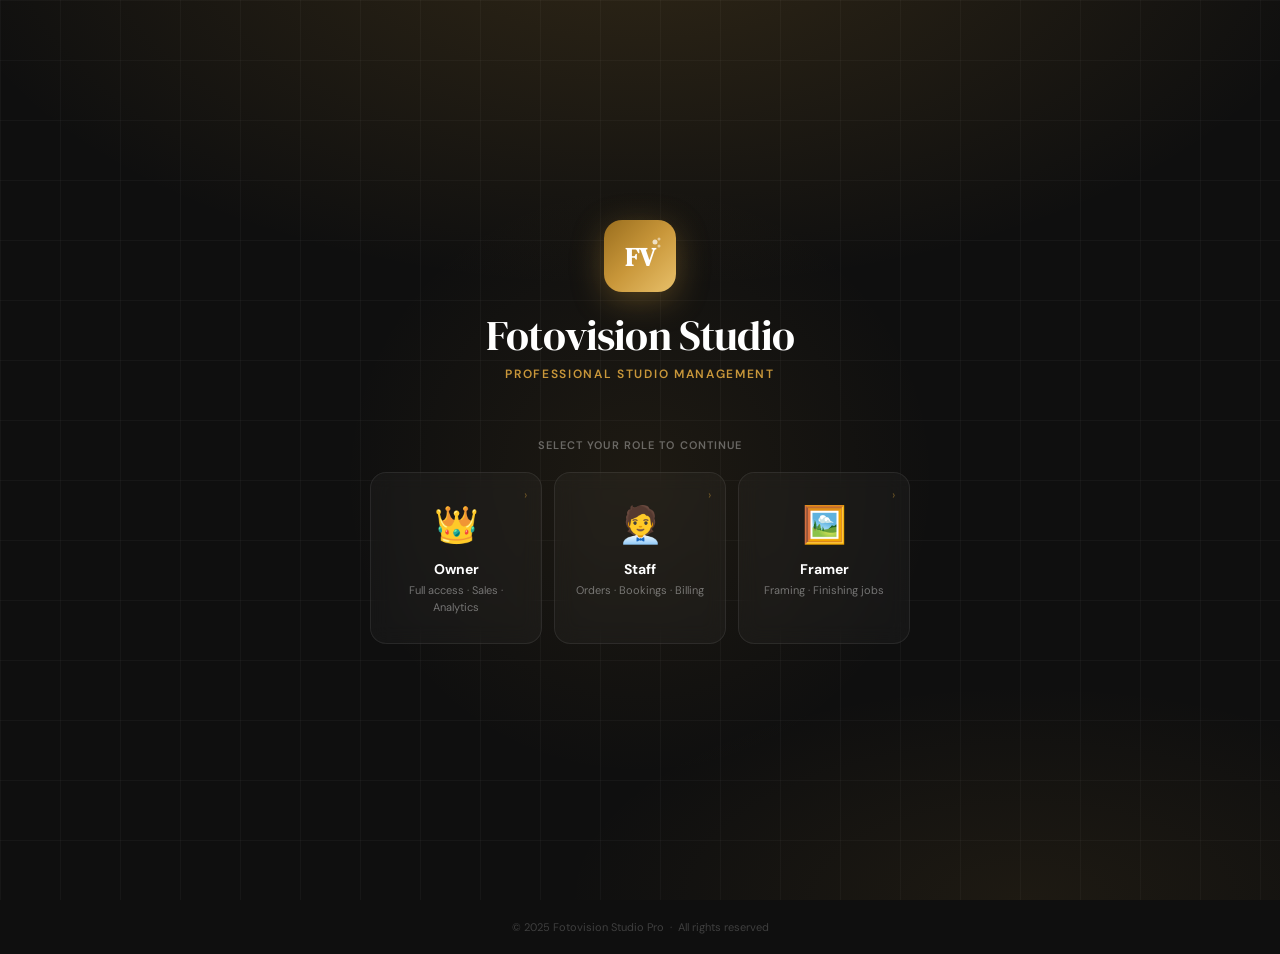
==== index.html @ 458582be "Add files via upload" ====
<!DOCTYPE html>
<html lang="en">
<head>
<meta charset="UTF-8">
<meta name="viewport" content="width=device-width, initial-scale=1.0, maximum-scale=1.0">
<meta name="apple-mobile-web-app-capable" content="yes">
<meta name="theme-color" content="#0F0F0F">
<title>Fotovision Studio Pro</title>
<link rel="preconnect" href="https://fonts.googleapis.com">
<link href="https://fonts.googleapis.com/css2?family=DM+Serif+Display:ital@0;1&family=DM+Sans:opsz,wght@9..40,300;9..40,400;9..40,500;9..40,600;9..40,700&display=swap" rel="stylesheet">
<style>
*{box-sizing:border-box;margin:0;padding:0;-webkit-tap-highlight-color:transparent;}
html,body{height:100%;font-family:'DM Sans',sans-serif;-webkit-font-smoothing:antialiased;}
body{background:#0F0F0F;color:#fff;min-height:100vh;display:flex;flex-direction:column;}

/* BG */
.bg{position:fixed;inset:0;z-index:0;overflow:hidden;}
.bg-grad{position:absolute;inset:0;background:radial-gradient(ellipse 80% 60% at 50% -10%, rgba(201,151,58,.18) 0%, transparent 70%), radial-gradient(ellipse 60% 40% at 80% 100%, rgba(201,151,58,.08) 0%, transparent 60%), #0F0F0F;}
.bg-grid{position:absolute;inset:0;background-image:linear-gradient(rgba(255,255,255,.03) 1px, transparent 1px),linear-gradient(90deg, rgba(255,255,255,.03) 1px, transparent 1px);background-size:60px 60px;}
.bg-glow{position:absolute;top:20%;left:50%;transform:translateX(-50%);width:600px;height:600px;background:radial-gradient(circle, rgba(201,151,58,.08) 0%, transparent 70%);pointer-events:none;}

/* LAYOUT */
.page{position:relative;z-index:1;min-height:100vh;display:flex;flex-direction:column;align-items:center;justify-content:center;padding:40px 20px;}

/* LOGO */
.logo-area{text-align:center;margin-bottom:56px;}
.logo-mark{width:72px;height:72px;background:linear-gradient(135deg,#9A6E1E,#C9973A,#E8C06A);border-radius:18px;display:flex;align-items:center;justify-content:center;margin:0 auto 20px;box-shadow:0 8px 32px rgba(201,151,58,.35);}
.logo-mark svg{width:48px;height:48px;}
.logo-name{font-family:'DM Serif Display',serif;font-size:clamp(28px,5vw,42px);color:#fff;letter-spacing:-.02em;line-height:1.1;margin-bottom:8px;}
.logo-sub{font-size:12px;font-weight:600;color:#C9973A;letter-spacing:.14em;text-transform:uppercase;}

/* ROLE CARDS */
.roles-label{font-size:11px;font-weight:600;color:rgba(255,255,255,.35);letter-spacing:.1em;text-transform:uppercase;text-align:center;margin-bottom:20px;}
.roles{display:grid;grid-template-columns:repeat(3,1fr);gap:12px;width:100%;max-width:540px;margin:0 auto 36px;}
.role-card{
  border:1px solid rgba(255,255,255,.08);
  border-radius:16px;
  padding:28px 16px;
  text-align:center;
  cursor:pointer;
  transition:all .25s;
  background:rgba(255,255,255,.03);
  backdrop-filter:blur(10px);
  text-decoration:none;
  display:block;
  position:relative;
  overflow:hidden;
}
.role-card::before{
  content:'';position:absolute;inset:0;
  background:linear-gradient(135deg,rgba(201,151,58,.12),rgba(201,151,58,0));
  opacity:0;transition:opacity .25s;border-radius:16px;
}
.role-card:hover{border-color:rgba(201,151,58,.4);transform:translateY(-3px);}
.role-card:hover::before{opacity:1;}
.role-card.selected{border-color:#C9973A;background:rgba(201,151,58,.1);}
.role-card.selected::before{opacity:1;}
.role-icon{font-size:36px;margin-bottom:12px;display:block;}
.role-name{font-size:14px;font-weight:700;color:#fff;margin-bottom:4px;}
.role-desc{font-size:11px;color:rgba(255,255,255,.4);line-height:1.5;}
.role-arrow{position:absolute;top:14px;right:14px;font-size:12px;color:rgba(201,151,58,.5);transition:all .2s;}
.role-card:hover .role-arrow{color:#C9973A;transform:translateX(2px);}

/* LOGIN FORM */
.login-card{
  width:100%;max-width:400px;margin:0 auto;
  background:rgba(255,255,255,.04);
  border:1px solid rgba(255,255,255,.08);
  border-radius:20px;padding:32px 28px;
  backdrop-filter:blur(20px);
  display:none;
  animation:slideUp .3s ease;
}
.login-card.show{display:block;}
.login-for{font-size:12px;font-weight:600;color:rgba(255,255,255,.4);letter-spacing:.08em;text-transform:uppercase;margin-bottom:6px;}
.login-title{font-family:'DM Serif Display',serif;font-size:24px;color:#fff;margin-bottom:22px;}
.li{
  width:100%;padding:13px 16px;
  background:rgba(255,255,255,.06);
  border:1px solid rgba(255,255,255,.1);
  border-radius:10px;
  font-family:'DM Sans',sans-serif;font-size:14px;color:#fff;
  outline:none;transition:all .2s;
  -webkit-appearance:none;
}
.li:focus{border-color:#C9973A;background:rgba(201,151,58,.07);box-shadow:0 0 0 3px rgba(201,151,58,.12);}
.li::placeholder{color:rgba(255,255,255,.25);}
.login-err{font-size:12px;color:#E57373;padding:10px 14px;background:rgba(229,115,115,.1);border-radius:8px;border:1px solid rgba(229,115,115,.2);display:none;margin-bottom:12px;}
.btn-login{
  width:100%;padding:14px;border-radius:10px;
  background:linear-gradient(135deg,#9A6E1E,#C9973A);
  color:#fff;font-family:'DM Sans',sans-serif;font-weight:700;font-size:15px;
  border:none;cursor:pointer;
  box-shadow:0 4px 20px rgba(201,151,58,.35);
  transition:all .2s;
  margin-top:4px;
}
.btn-login:hover{transform:translateY(-1px);box-shadow:0 6px 28px rgba(201,151,58,.45);}
.back-btn{background:none;border:none;color:rgba(255,255,255,.4);font-family:'DM Sans',sans-serif;font-size:12px;cursor:pointer;padding:8px 0;text-decoration:underline;width:100%;text-align:center;margin-top:12px;transition:color .2s;}
.back-btn:hover{color:#fff;}

/* HINT */
.hint{
  margin-top:8px;
  background:rgba(255,255,255,.03);
  border:1px solid rgba(255,255,255,.06);
  border-radius:8px;
  padding:10px 14px;
  font-size:11px;color:rgba(255,255,255,.3);
  text-align:center;
  line-height:1.8;
}

/* FOOTER */
.footer{position:relative;z-index:1;text-align:center;padding:20px;font-size:11px;color:rgba(255,255,255,.2);margin-top:auto;}

@keyframes slideUp{from{transform:translateY(16px);opacity:0}to{transform:translateY(0);opacity:1}}

@media(max-width:480px){
  .roles{grid-template-columns:1fr;max-width:320px;}
  .role-card{padding:20px 16px;display:flex;align-items:center;gap:16px;text-align:left;}
  .role-icon{font-size:28px;margin-bottom:0;}
  .role-desc{display:none;}
}
</style>
</head>
<body>

<div class="bg">
  <div class="bg-grad"></div>
  <div class="bg-grid"></div>
  <div class="bg-glow"></div>
</div>

<div class="page">

  <div class="logo-area">
    <div class="logo-mark">
      <svg viewBox="0 0 48 48" fill="none">
        <text x="24" y="34" text-anchor="middle" font-family="DM Serif Display,serif" font-size="26" font-weight="700" fill="white">FV</text>
        <circle cx="39" cy="10" r="2.5" fill="white" opacity=".7"/>
        <circle cx="43" cy="7"  r="1.5" fill="white" opacity=".5"/>
        <circle cx="43" cy="14" r="1.5" fill="white" opacity=".5"/>
      </svg>
    </div>
    <div class="logo-name">Fotovision Studio</div>
    <div class="logo-sub">Professional Studio Management</div>
  </div>

  <!-- Step 1: Role Selection -->
  <div id="step-roles">
    <div class="roles-label">Select your role to continue</div>
    <div class="roles">
      <div class="role-card" onclick="selectRole('owner')" id="rc-owner">
        <span class="role-icon">👑</span>
        <div class="role-name">Owner</div>
        <div class="role-desc">Full access · Sales · Analytics</div>
        <span class="role-arrow">›</span>
      </div>
      <div class="role-card" onclick="selectRole('staff')" id="rc-staff">
        <span class="role-icon">🧑‍💼</span>
        <div class="role-name">Staff</div>
        <div class="role-desc">Orders · Bookings · Billing</div>
        <span class="role-arrow">›</span>
      </div>
      <div class="role-card" onclick="selectRole('framer')" id="rc-framer">
        <span class="role-icon">🖼️</span>
        <div class="role-name">Framer</div>
        <div class="role-desc">Framing · Finishing jobs</div>
        <span class="role-arrow">›</span>
      </div>
    </div>
  </div>

  <!-- Step 2: Password -->
  <div class="login-card" id="login-card">
    <div class="login-for" id="login-for-label">Signing in as</div>
    <div class="login-title" id="login-title">Owner</div>
    <div class="login-err" id="login-err">❌ Incorrect password. Please try again.</div>
    <input class="li" id="login-pass" type="password" placeholder="Enter your password…" autocomplete="current-password"
      onkeydown="if(event.key==='Enter')doLogin()">
    <button class="btn-login" style="margin-top:14px;" onclick="doLogin()">Continue →</button>
    <button class="back-btn" onclick="goBack()">← Change Role</button>
    <div class="hint" id="login-hint"></div>
  </div>

</div>

<div class="footer">© 2025 Fotovision Studio Pro &nbsp;·&nbsp; All rights reserved</div>

<script>
const ROLE_CONFIG = {
  owner:  { name:'Owner',  icon:'👑',  pass:'owner123',  page:'owner/index.html',  hint:'Default: owner123' },
  staff:  { name:'Staff',  icon:'🧑‍💼', pass:'staff123',  page:'staff/index.html',  hint:'Default: staff123'  },
  framer: { name:'Framer', icon:'🖼️', pass:'framer123', page:'framer/index.html', hint:'Default: framer123' },
};
let selectedRole = null;

function selectRole(r) {
  selectedRole = r;
  const cfg = ROLE_CONFIG[r];
  document.querySelectorAll('.role-card').forEach(c=>c.classList.remove('selected'));
  document.getElementById('rc-'+r).classList.add('selected');
  document.getElementById('login-for-label').textContent = 'Signing in as';
  document.getElementById('login-title').textContent = cfg.icon + ' ' + cfg.name;
  document.getElementById('login-hint').textContent = '🔑 ' + cfg.hint;
  document.getElementById('login-err').style.display = 'none';
  document.getElementById('login-pass').value = '';
  document.getElementById('login-card').classList.add('show');
  document.getElementById('step-roles').style.opacity = '.5';
  setTimeout(()=>document.getElementById('login-pass').focus(), 100);
}

function goBack() {
  selectedRole = null;
  document.getElementById('login-card').classList.remove('show');
  document.getElementById('step-roles').style.opacity = '1';
  document.querySelectorAll('.role-card').forEach(c=>c.classList.remove('selected'));
}

function doLogin() {
  if (!selectedRole) return;
  const pass = document.getElementById('login-pass').value;
  const cfg  = ROLE_CONFIG[selectedRole];
  if (pass !== cfg.pass) {
    const err = document.getElementById('login-err');
    err.style.display = 'block';
    document.getElementById('login-pass').value = '';
    document.getElementById('login-pass').focus();
    setTimeout(()=>err.style.display='none', 3000);
    return;
  }
  // Store session
  sessionStorage.setItem('fv_role', selectedRole);
  sessionStorage.setItem('fv_name', cfg.name);
  sessionStorage.setItem('fv_icon', cfg.icon);
  window.location.href = cfg.page;
}
</script>
</body>
</html>
<!-- v2 -->
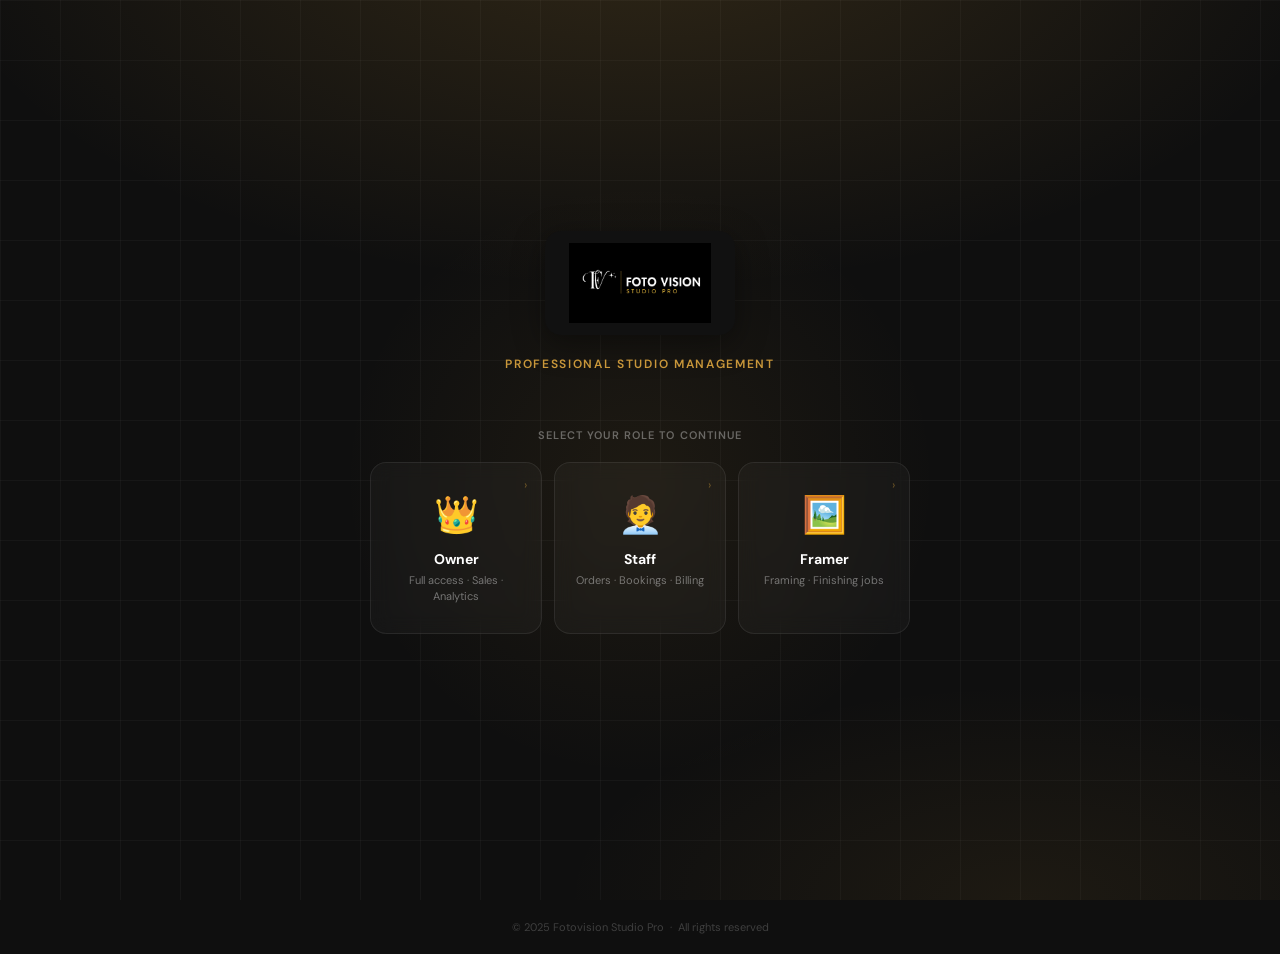
==== commit c4efbd6b: "Add files via upload" ====
--- a/index.html
+++ b/index.html
@@ -135,15 +135,9 @@
 <div class="page">
 
   <div class="logo-area">
-    <div class="logo-mark">
-      <svg viewBox="0 0 48 48" fill="none">
-        <text x="24" y="34" text-anchor="middle" font-family="DM Serif Display,serif" font-size="26" font-weight="700" fill="white">FV</text>
-        <circle cx="39" cy="10" r="2.5" fill="white" opacity=".7"/>
-        <circle cx="43" cy="7"  r="1.5" fill="white" opacity=".5"/>
-        <circle cx="43" cy="14" r="1.5" fill="white" opacity=".5"/>
-      </svg>
+    <div style="background:#111;border-radius:16px;padding:12px 24px;display:inline-block;margin-bottom:16px;box-shadow:0 8px 32px rgba(0,0,0,.4);">
+      <img src="../logo.png" alt="Fotovision Studio Pro" style="height:80px;display:block;">
     </div>
-    <div class="logo-name">Fotovision Studio</div>
     <div class="logo-sub">Professional Studio Management</div>
   </div>
 
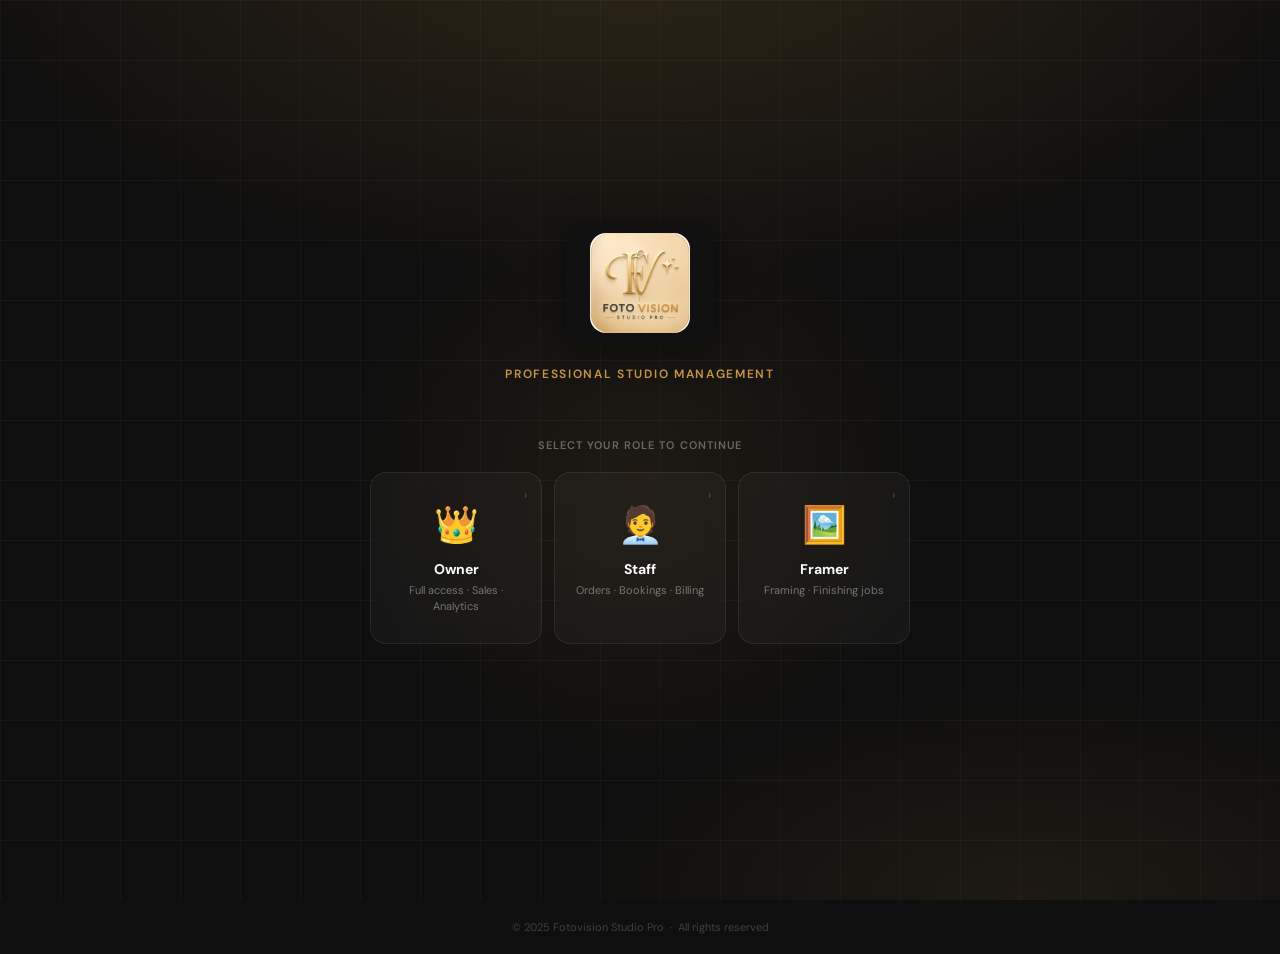
==== commit b0dd2342: "Add files via upload" ====
--- a/index.html
+++ b/index.html
@@ -136,7 +136,7 @@
 
   <div class="logo-area">
     <div style="background:#111;border-radius:16px;padding:12px 24px;display:inline-block;margin-bottom:16px;box-shadow:0 8px 32px rgba(0,0,0,.4);">
-      <img src="../logo.png" alt="Fotovision Studio Pro" style="height:80px;display:block;">
+      <img src="logo.png" alt="Fotovision Studio Pro" style="height:100px;border-radius:16px;display:block;">
     </div>
     <div class="logo-sub">Professional Studio Management</div>
   </div>
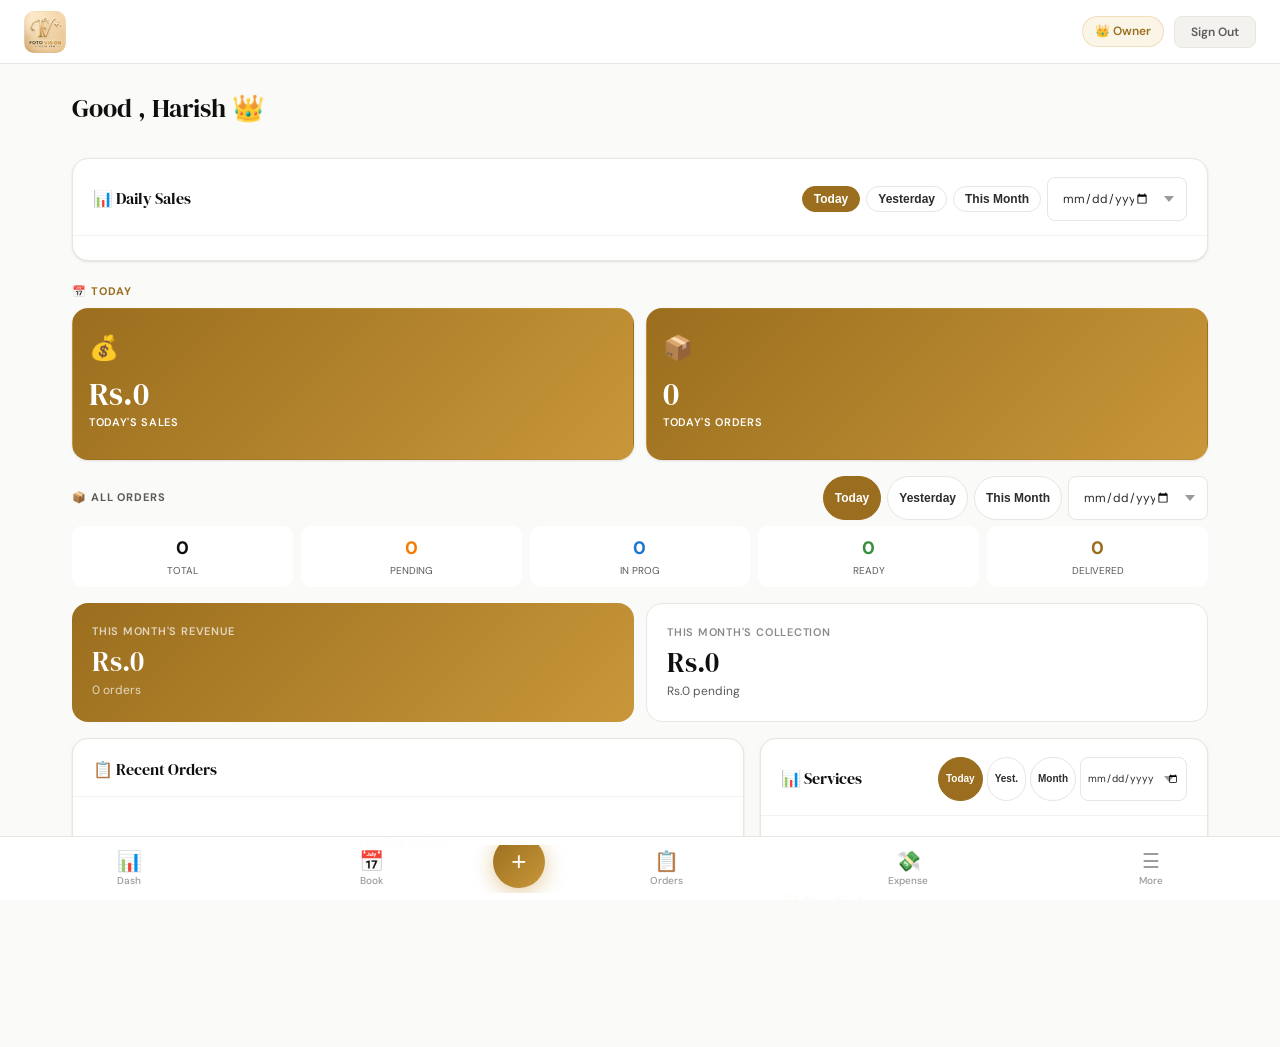
==== commit 98dd2a5a: "Add files via upload" ====
--- a/index.html
+++ b/index.html
@@ -3,234 +3,3688 @@
 <head>
 <meta charset="UTF-8">
 <meta name="viewport" content="width=device-width, initial-scale=1.0, maximum-scale=1.0">
+<link rel="apple-touch-icon" href="../logo.png">
 <meta name="apple-mobile-web-app-capable" content="yes">
-<meta name="theme-color" content="#0F0F0F">
-<title>Fotovision Studio Pro</title>
+<meta name="apple-mobile-web-app-status-bar-style" content="black-translucent">
+<meta name="apple-mobile-web-app-title" content="Foto Vision">
+<meta name="theme-color" content="#FAFAF8">
+<title>Owner Dashboard — Fotovision Studio Pro</title>
 <link rel="preconnect" href="https://fonts.googleapis.com">
 <link href="https://fonts.googleapis.com/css2?family=DM+Serif+Display:ital@0;1&family=DM+Sans:opsz,wght@9..40,300;9..40,400;9..40,500;9..40,600;9..40,700&display=swap" rel="stylesheet">
+<link rel="stylesheet" href="../style.css">
 <style>
-*{box-sizing:border-box;margin:0;padding:0;-webkit-tap-highlight-color:transparent;}
-html,body{height:100%;font-family:'DM Sans',sans-serif;-webkit-font-smoothing:antialiased;}
-body{background:#0F0F0F;color:#fff;min-height:100vh;display:flex;flex-direction:column;}
-
-/* BG */
-.bg{position:fixed;inset:0;z-index:0;overflow:hidden;}
-.bg-grad{position:absolute;inset:0;background:radial-gradient(ellipse 80% 60% at 50% -10%, rgba(201,151,58,.18) 0%, transparent 70%), radial-gradient(ellipse 60% 40% at 80% 100%, rgba(201,151,58,.08) 0%, transparent 60%), #0F0F0F;}
-.bg-grid{position:absolute;inset:0;background-image:linear-gradient(rgba(255,255,255,.03) 1px, transparent 1px),linear-gradient(90deg, rgba(255,255,255,.03) 1px, transparent 1px);background-size:60px 60px;}
-.bg-glow{position:absolute;top:20%;left:50%;transform:translateX(-50%);width:600px;height:600px;background:radial-gradient(circle, rgba(201,151,58,.08) 0%, transparent 70%);pointer-events:none;}
-
-/* LAYOUT */
-.page{position:relative;z-index:1;min-height:100vh;display:flex;flex-direction:column;align-items:center;justify-content:center;padding:40px 20px;}
-
-/* LOGO */
-.logo-area{text-align:center;margin-bottom:56px;}
-.logo-mark{width:72px;height:72px;background:linear-gradient(135deg,#9A6E1E,#C9973A,#E8C06A);border-radius:18px;display:flex;align-items:center;justify-content:center;margin:0 auto 20px;box-shadow:0 8px 32px rgba(201,151,58,.35);}
-.logo-mark svg{width:48px;height:48px;}
-.logo-name{font-family:'DM Serif Display',serif;font-size:clamp(28px,5vw,42px);color:#fff;letter-spacing:-.02em;line-height:1.1;margin-bottom:8px;}
-.logo-sub{font-size:12px;font-weight:600;color:#C9973A;letter-spacing:.14em;text-transform:uppercase;}
-
-/* ROLE CARDS */
-.roles-label{font-size:11px;font-weight:600;color:rgba(255,255,255,.35);letter-spacing:.1em;text-transform:uppercase;text-align:center;margin-bottom:20px;}
-.roles{display:grid;grid-template-columns:repeat(3,1fr);gap:12px;width:100%;max-width:540px;margin:0 auto 36px;}
-.role-card{
-  border:1px solid rgba(255,255,255,.08);
-  border-radius:16px;
-  padding:28px 16px;
-  text-align:center;
-  cursor:pointer;
-  transition:all .25s;
-  background:rgba(255,255,255,.03);
-  backdrop-filter:blur(10px);
-  text-decoration:none;
-  display:block;
-  position:relative;
-  overflow:hidden;
-}
-.role-card::before{
-  content:'';position:absolute;inset:0;
-  background:linear-gradient(135deg,rgba(201,151,58,.12),rgba(201,151,58,0));
-  opacity:0;transition:opacity .25s;border-radius:16px;
-}
-.role-card:hover{border-color:rgba(201,151,58,.4);transform:translateY(-3px);}
-.role-card:hover::before{opacity:1;}
-.role-card.selected{border-color:#C9973A;background:rgba(201,151,58,.1);}
-.role-card.selected::before{opacity:1;}
-.role-icon{font-size:36px;margin-bottom:12px;display:block;}
-.role-name{font-size:14px;font-weight:700;color:#fff;margin-bottom:4px;}
-.role-desc{font-size:11px;color:rgba(255,255,255,.4);line-height:1.5;}
-.role-arrow{position:absolute;top:14px;right:14px;font-size:12px;color:rgba(201,151,58,.5);transition:all .2s;}
-.role-card:hover .role-arrow{color:#C9973A;transform:translateX(2px);}
-
-/* LOGIN FORM */
-.login-card{
-  width:100%;max-width:400px;margin:0 auto;
-  background:rgba(255,255,255,.04);
-  border:1px solid rgba(255,255,255,.08);
-  border-radius:20px;padding:32px 28px;
-  backdrop-filter:blur(20px);
-  display:none;
-  animation:slideUp .3s ease;
-}
-.login-card.show{display:block;}
-.login-for{font-size:12px;font-weight:600;color:rgba(255,255,255,.4);letter-spacing:.08em;text-transform:uppercase;margin-bottom:6px;}
-.login-title{font-family:'DM Serif Display',serif;font-size:24px;color:#fff;margin-bottom:22px;}
-.li{
-  width:100%;padding:13px 16px;
-  background:rgba(255,255,255,.06);
-  border:1px solid rgba(255,255,255,.1);
-  border-radius:10px;
-  font-family:'DM Sans',sans-serif;font-size:14px;color:#fff;
-  outline:none;transition:all .2s;
-  -webkit-appearance:none;
-}
-.li:focus{border-color:#C9973A;background:rgba(201,151,58,.07);box-shadow:0 0 0 3px rgba(201,151,58,.12);}
-.li::placeholder{color:rgba(255,255,255,.25);}
-.login-err{font-size:12px;color:#E57373;padding:10px 14px;background:rgba(229,115,115,.1);border-radius:8px;border:1px solid rgba(229,115,115,.2);display:none;margin-bottom:12px;}
-.btn-login{
-  width:100%;padding:14px;border-radius:10px;
-  background:linear-gradient(135deg,#9A6E1E,#C9973A);
-  color:#fff;font-family:'DM Sans',sans-serif;font-weight:700;font-size:15px;
-  border:none;cursor:pointer;
-  box-shadow:0 4px 20px rgba(201,151,58,.35);
-  transition:all .2s;
-  margin-top:4px;
-}
-.btn-login:hover{transform:translateY(-1px);box-shadow:0 6px 28px rgba(201,151,58,.45);}
-.back-btn{background:none;border:none;color:rgba(255,255,255,.4);font-family:'DM Sans',sans-serif;font-size:12px;cursor:pointer;padding:8px 0;text-decoration:underline;width:100%;text-align:center;margin-top:12px;transition:color .2s;}
-.back-btn:hover{color:#fff;}
-
-/* HINT */
-.hint{
-  margin-top:8px;
-  background:rgba(255,255,255,.03);
-  border:1px solid rgba(255,255,255,.06);
-  border-radius:8px;
-  padding:10px 14px;
-  font-size:11px;color:rgba(255,255,255,.3);
-  text-align:center;
-  line-height:1.8;
-}
-
-/* FOOTER */
-.footer{position:relative;z-index:1;text-align:center;padding:20px;font-size:11px;color:rgba(255,255,255,.2);margin-top:auto;}
-
-@keyframes slideUp{from{transform:translateY(16px);opacity:0}to{transform:translateY(0);opacity:1}}
-
-@media(max-width:480px){
-  .roles{grid-template-columns:1fr;max-width:320px;}
-  .role-card{padding:20px 16px;display:flex;align-items:center;gap:16px;text-align:left;}
-  .role-icon{font-size:28px;margin-bottom:0;}
-  .role-desc{display:none;}
-}
+.monthly-summary{display:grid;grid-template-columns:1fr 1fr;gap:12px;margin-bottom:12px;}
+.ms-box{background:linear-gradient(135deg,#9A6E1E,#C9973A);border-radius:var(--r-lg);padding:20px;color:#fff;}
+.ms-box.light{background:#fff;border:1px solid var(--paper3);color:var(--ink);}
+.ms-box .ms-label{font-size:11px;font-weight:600;text-transform:uppercase;letter-spacing:.07em;opacity:.7;margin-bottom:6px;}
+.ms-box .ms-val{font-family:'DM Serif Display',serif;font-size:28px;line-height:1;}
+@media(max-width:600px){.monthly-summary{grid-template-columns:1fr;}}
 </style>
 </head>
 <body>
 
-<div class="bg">
-  <div class="bg-grad"></div>
-  <div class="bg-grid"></div>
-  <div class="bg-glow"></div>
+<!-- HEADER -->
+<header class="hdr">
+  <a href="../index.html" class="hdr-logo">
+    <img src="../logo.png" alt="FV" style="height:42px;border-radius:10px;display:block;">
+  </a>
+  <nav class="hdr-nav" id="desktop-nav"></nav>
+  <div class="hdr-right">
+    <div class="role-pill" id="role-pill">👑 Owner</div>
+    <button class="btn-logout" onclick="doLogout()">Sign Out</button>
+    <button class="btn-new-order" onclick="openForm()"><svg width="14" height="14" viewBox="0 0 24 24" fill="none" stroke="currentColor" stroke-width="2.5"><path d="M12 5v14M5 12h14"/></svg> New Order</button>
+  </div>
+</header>
+
+<!-- BOTTOM TAB NAV - hardcoded for reliability -->
+<div class="tab-nav" id="tab-nav">
+  <div class="tab-nav-inner" id="tab-nav-inner">
+    <button class="tab-btn" id="tnb-dashboard" onclick="showPage('dashboard')"><span class="tab-icon">📊</span><span>Dash</span></button>
+    <button class="tab-btn" id="tnb-bookings" onclick="showPage('bookings')"><span class="tab-icon">📅</span><span>Book</span></button>
+    <button class="tab-btn-fab" onclick="openForm()">+</button>
+    <button class="tab-btn" id="tnb-orders" onclick="showPage('orders')"><span class="tab-icon">📋</span><span>Orders</span></button>
+    <button class="tab-btn" id="tnb-expenses" onclick="showPage('expenses')"><span class="tab-icon">💸</span><span>Expense</span></button>
+    <button class="tab-btn" id="tnb-more" onclick="ownerToggleMore()"><span class="tab-icon">☰</span><span>More</span></button>
+  </div>
 </div>
 
-<div class="page">
-
-  <div class="logo-area">
-    <div style="background:#111;border-radius:16px;padding:12px 24px;display:inline-block;margin-bottom:16px;box-shadow:0 8px 32px rgba(0,0,0,.4);">
-      <img src="logo.png" alt="Fotovision Studio Pro" style="height:100px;border-radius:16px;display:block;">
-    </div>
-    <div class="logo-sub">Professional Studio Management</div>
-  </div>
-
-  <!-- Step 1: Role Selection -->
-  <div id="step-roles">
-    <div class="roles-label">Select your role to continue</div>
-    <div class="roles">
-      <div class="role-card" onclick="selectRole('owner')" id="rc-owner">
-        <span class="role-icon">👑</span>
-        <div class="role-name">Owner</div>
-        <div class="role-desc">Full access · Sales · Analytics</div>
-        <span class="role-arrow">›</span>
-      </div>
-      <div class="role-card" onclick="selectRole('staff')" id="rc-staff">
-        <span class="role-icon">🧑‍💼</span>
-        <div class="role-name">Staff</div>
-        <div class="role-desc">Orders · Bookings · Billing</div>
-        <span class="role-arrow">›</span>
-      </div>
-      <div class="role-card" onclick="selectRole('framer')" id="rc-framer">
-        <span class="role-icon">🖼️</span>
-        <div class="role-name">Framer</div>
-        <div class="role-desc">Framing · Finishing jobs</div>
-        <span class="role-arrow">›</span>
-      </div>
-    </div>
-  </div>
-
-  <!-- Step 2: Password -->
-  <div class="login-card" id="login-card">
-    <div class="login-for" id="login-for-label">Signing in as</div>
-    <div class="login-title" id="login-title">Owner</div>
-    <div class="login-err" id="login-err">❌ Incorrect password. Please try again.</div>
-    <input class="li" id="login-pass" type="password" placeholder="Enter your password…" autocomplete="current-password"
-      onkeydown="if(event.key==='Enter')doLogin()">
-    <button class="btn-login" style="margin-top:14px;" onclick="doLogin()">Continue →</button>
-    <button class="back-btn" onclick="goBack()">← Change Role</button>
-    <div class="hint" id="login-hint"></div>
-  </div>
-
+<!-- Owner More Menu - slides up from bottom -->
+<div id="owner-more-menu" style="display:none;position:fixed;bottom:70px;left:0;right:0;background:#fff;border-top:1px solid #eee;border-radius:16px 16px 0 0;box-shadow:0 -4px 24px rgba(0,0,0,.12);z-index:9999;padding:16px;">
+  <div style="font-size:11px;font-weight:700;color:#9A6E1E;text-transform:uppercase;letter-spacing:.1em;margin-bottom:12px;">More Options</div>
+  <div style="display:grid;grid-template-columns:repeat(4,1fr);gap:10px;margin-bottom:10px;">
+    <button onclick="showPage('readymade-stock');ownerCloseMore();" style="display:flex;flex-direction:column;align-items:center;gap:4px;padding:12px 4px;border:none;background:#f9f8f5;border-radius:12px;cursor:pointer;font-size:11px;font-weight:600;color:#333;"><span style="font-size:22px;">📦</span>Stock</button>
+    <button onclick="showPage('moulding-stock');ownerCloseMore();" style="display:flex;flex-direction:column;align-items:center;gap:4px;padding:12px 4px;border:none;background:#f9f8f5;border-radius:12px;cursor:pointer;font-size:11px;font-weight:600;color:#333;"><span style="font-size:22px;">📐</span>Moulds</button>
+    <button onclick="showPage('reports');ownerCloseMore();" style="display:flex;flex-direction:column;align-items:center;gap:4px;padding:12px 4px;border:none;background:#f9f8f5;border-radius:12px;cursor:pointer;font-size:11px;font-weight:600;color:#333;"><span style="font-size:22px;">📊</span>Reports</button>
+    <button onclick="showPage('settings');ownerCloseMore();" style="display:flex;flex-direction:column;align-items:center;gap:4px;padding:12px 4px;border:none;background:#f9f8f5;border-radius:12px;cursor:pointer;font-size:11px;font-weight:600;color:#333;"><span style="font-size:22px;">⚙️</span>Settings</button>
+    <button onclick="showPage('credit');ownerCloseMore();" style="display:flex;flex-direction:column;align-items:center;gap:4px;padding:12px 4px;border:none;background:#f9f8f5;border-radius:12px;cursor:pointer;font-size:11px;font-weight:600;color:#333;"><span style="font-size:22px;">🏢</span>Credit</button>
+    <button onclick="showPage('production');ownerCloseMore();" style="display:flex;flex-direction:column;align-items:center;gap:4px;padding:12px 4px;border:none;background:#f9f8f5;border-radius:12px;cursor:pointer;font-size:11px;font-weight:600;color:#333;"><span style="font-size:22px;">🏭</span>Produce</button>
+    <button onclick="showPage('customers');ownerCloseMore();" style="display:flex;flex-direction:column;align-items:center;gap:4px;padding:12px 4px;border:none;background:#f9f8f5;border-radius:12px;cursor:pointer;font-size:11px;font-weight:600;color:#333;"><span style="font-size:22px;">👥</span>Customers</button>
+    <button onclick="showPage('framer');ownerCloseMore();" style="display:flex;flex-direction:column;align-items:center;gap:4px;padding:12px 4px;border:none;background:#f9f8f5;border-radius:12px;cursor:pointer;font-size:11px;font-weight:600;color:#333;"><span style="font-size:22px;">🔨</span>Framing</button>
+    <button onclick="showPage('dayreports');ownerCloseMore();" style="display:flex;flex-direction:column;align-items:center;gap:4px;padding:12px 4px;border:none;background:#f9f8f5;border-radius:12px;cursor:pointer;font-size:11px;font-weight:600;color:#333;"><span style="font-size:22px;">📋</span>Day Rpts</button>
+    <button onclick="showPage('mouldings');ownerCloseMore();" style="display:flex;flex-direction:column;align-items:center;gap:4px;padding:12px 4px;border:none;background:#f9f8f5;border-radius:12px;cursor:pointer;font-size:11px;font-weight:600;color:#333;"><span style="font-size:22px;">🖼️</span>Mouldings</button>
+  </div>
+  <button onclick="ownerCloseMore()" style="width:100%;padding:12px;border:none;background:#f0ede6;border-radius:10px;font-size:14px;font-weight:700;color:#666;cursor:pointer;">✕ Close</button>
 </div>
-
-<div class="footer">© 2025 Fotovision Studio Pro &nbsp;·&nbsp; All rights reserved</div>
-
+<div id="owner-more-overlay" onclick="ownerCloseMore()" style="display:none;position:fixed;inset:0;background:rgba(0,0,0,.3);z-index:9998;"></div>
+
+<!-- OWNER APPROVAL BANNER -->
+<div id="owner-banner" class="owner-banner hidden" onclick="handleOwnerBannerClick()">
+  <span class="pulse"></span>
+  <span id="owner-banner-text">Staff needs approval</span>
+</div>
+
+<div class="main">
+
+<!-- ═══ DASHBOARD ═══ -->
+<div id="pg-dashboard">
+  <div class="page-header">
+    <div class="page-title">Good <span id="greeting-time"></span>, Harish 👑</div>
+    <div class="page-sub" id="dashdate"></div>
+  </div>
+  <!-- Day closed banner -->
+  <div id="day-closed-banner" class="hidden" style="background:#fff3cd;border:1px solid #f0a500;border-radius:10px;padding:12px 16px;margin-bottom:16px;display:flex;justify-content:space-between;align-items:center;">
+    <div>🔒 <b>Today is closed.</b> Day End has been submitted.</div>
+    <button onclick="reopenDay()" style="background:#C9973A;color:#fff;border:none;border-radius:8px;padding:6px 14px;cursor:pointer;font-size:13px;">🔓 Reopen Day</button>
+  </div>
+  <!-- Day Reports notification -->
+  <div id="new-day-report-banner" class="hidden" style="background:#e8f5e9;border:1px solid #4caf50;border-radius:10px;padding:12px 16px;margin-bottom:16px;cursor:pointer;" onclick="showPage('dayreports')">
+    📋 <b>New Day Report received!</b> Tap to view →
+  </div>
+
+  <!-- 1. DAILY SALES CHART — TOP -->
+  <div class="card" style="margin-bottom:16px;">
+    <div class="card-header" style="display:flex;align-items:center;justify-content:space-between;flex-wrap:wrap;gap:8px;">
+      <div class="card-title">📊 Daily Sales</div>
+      <div style="display:flex;gap:6px;flex-wrap:wrap;align-items:center;">
+        <button class="dash-filter-btn act" onclick="setSalesFilter('today')" id="sf-today">Today</button>
+        <button class="dash-filter-btn" onclick="setSalesFilter('yesterday')" id="sf-yesterday">Yesterday</button>
+        <button class="dash-filter-btn" onclick="setSalesFilter('month')" id="sf-month">This Month</button>
+        <input type="date" id="sf-date" class="filter-select" style="font-size:12px;max-width:140px;" onchange="setSalesFilter('date')">
+      </div>
+    </div>
+    <div class="card-body" style="padding:12px;">
+      <div id="sales-display"></div>
+    </div>
+  </div>
+
+  <!-- 2. TODAY'S STATS -->
+  <div style="margin-bottom:6px;"><span class="t-label" style="color:var(--gold-dk);">📅 Today</span></div>
+  <div class="stat-grid" style="grid-template-columns:1fr 1fr;margin-bottom:16px;">
+    <div class="stat-card gold-card">
+      <div class="stat-icon">💰</div>
+      <div class="stat-value" id="s-today-sales">Rs.0</div>
+      <div class="stat-label">Today's Sales</div>
+      <div id="s-today-pay-breakdown" style="margin-top:8px;font-size:12px;line-height:1.8;text-align:left;"></div>
+    </div>
+    <div class="stat-card gold-card">
+      <div class="stat-icon">📦</div>
+      <div class="stat-value" id="s-today-orders">0</div>
+      <div class="stat-label">Today's Orders</div>
+    </div>
+  </div>
+
+  <!-- 3. ALL ORDERS with filter -->
+  <div style="margin-bottom:6px;display:flex;align-items:center;justify-content:space-between;flex-wrap:wrap;gap:8px;">
+    <span class="t-label" style="color:var(--ink3);">📦 All Orders</span>
+    <div style="display:flex;gap:6px;flex-wrap:wrap;">
+      <button class="dash-filter-btn act" onclick="setOrderFilter('today')" id="of-today">Today</button>
+      <button class="dash-filter-btn" onclick="setOrderFilter('yesterday')" id="of-yesterday">Yesterday</button>
+      <button class="dash-filter-btn" onclick="setOrderFilter('month')" id="of-month">This Month</button>
+      <input type="date" id="of-date" class="filter-select" style="font-size:12px;max-width:140px;" onchange="setOrderFilter('date')">
+    </div>
+  </div>
+  <div style="display:flex;gap:8px;flex-wrap:wrap;margin-bottom:16px;" id="order-stat-cards">
+    <div style="flex:1;min-width:60px;background:#fff;border-radius:10px;padding:8px 10px;text-align:center;box-shadow:var(--shadow-sm);">
+      <div style="font-size:18px;font-weight:800;color:var(--ink1);" id="s-tot">0</div>
+      <div style="font-size:10px;color:var(--ink3);">TOTAL</div>
+    </div>
+    <div style="flex:1;min-width:60px;background:#fff;border-radius:10px;padding:8px 10px;text-align:center;box-shadow:var(--shadow-sm);">
+      <div style="font-size:18px;font-weight:800;color:#f57c00;" id="s-pnd">0</div>
+      <div style="font-size:10px;color:var(--ink3);">PENDING</div>
+    </div>
+    <div style="flex:1;min-width:60px;background:#fff;border-radius:10px;padding:8px 10px;text-align:center;box-shadow:var(--shadow-sm);">
+      <div style="font-size:18px;font-weight:800;color:#1976d2;" id="s-prg">0</div>
+      <div style="font-size:10px;color:var(--ink3);">IN PROG</div>
+    </div>
+    <div style="flex:1;min-width:60px;background:#fff;border-radius:10px;padding:8px 10px;text-align:center;box-shadow:var(--shadow-sm);">
+      <div style="font-size:18px;font-weight:800;color:#388e3c;" id="s-rdy">0</div>
+      <div style="font-size:10px;color:var(--ink3);">READY</div>
+    </div>
+    <div style="flex:1;min-width:60px;background:#fff;border-radius:10px;padding:8px 10px;text-align:center;box-shadow:var(--shadow-sm);">
+      <div style="font-size:18px;font-weight:800;color:var(--gold-dk);" id="s-del">0</div>
+      <div style="font-size:10px;color:var(--ink3);">DELIVERED</div>
+    </div>
+  </div>
+
+  <!-- 4. MONTHLY -->
+  <div class="monthly-summary" style="margin-bottom:16px;">
+    <div class="ms-box">
+      <div class="ms-label">This Month's Revenue</div>
+      <div class="ms-val" id="s-month-sales">Rs.0</div>
+      <div style="font-size:12px;opacity:.7;margin-top:6px;" id="s-month-orders">0 orders</div>
+    </div>
+    <div class="ms-box light">
+      <div class="ms-label" style="color:var(--ink3);">This Month's Collection</div>
+      <div class="ms-val" id="s-month-collected">Rs.0</div>
+      <div style="font-size:12px;color:var(--ink3);margin-top:6px;" id="s-month-pending-bal">Rs.0 pending</div>
+    </div>
+  </div>
+
+  <!-- 5. SERVICES + RECENT + DUE TODAY -->
+  <div style="display:grid;grid-template-columns:3fr 2fr;gap:16px;" id="dash-grid">
+    <div>
+      <div class="card" style="margin-bottom:14px;">
+        <div class="card-header"><div class="card-title">📋 Recent Orders</div></div>
+        <div class="card-body" style="padding:12px 0 0;">
+          <div id="recent-list"><div style="padding:24px;text-align:center;color:var(--ink3);font-size:13px;">Loading orders...</div></div>
+        </div>
+      </div>
+    </div>
+    <div>
+      <div class="card" style="margin-bottom:14px;">
+        <div class="card-header" style="display:flex;align-items:center;justify-content:space-between;flex-wrap:wrap;gap:6px;">
+          <div class="card-title">📊 Services</div>
+          <div style="display:flex;gap:4px;flex-wrap:wrap;">
+            <button class="dash-filter-btn act" onclick="setSvcFilter('today')" id="vf-today" style="font-size:10px;padding:3px 7px;">Today</button>
+            <button class="dash-filter-btn" onclick="setSvcFilter('yesterday')" id="vf-yesterday" style="font-size:10px;padding:3px 7px;">Yest.</button>
+            <button class="dash-filter-btn" onclick="setSvcFilter('month')" id="vf-month" style="font-size:10px;padding:3px 7px;">Month</button>
+            <input type="date" id="vf-date" class="filter-select" style="font-size:10px;max-width:110px;padding:3px 6px;" onchange="setSvcFilter('date')">
+          </div>
+        </div>
+        <div class="card-body"><div id="svc-bars"></div></div>
+      </div>
+      <div class="card">
+        <div class="card-header"><div class="card-title">⏰ Due Today</div></div>
+        <div class="card-body" style="padding-top:8px;"><div id="due-today"></div></div>
+      </div>
+    </div>
+  </div>
+</div>
+
+<!-- ═══ CREDIT LEDGER ═══ -->
+<div id="pg-credit" class="hidden">
+  <div class="page-header">
+    <div class="page-title">🏢 Credit Accounts</div>
+    <div class="page-sub">Track company credit & settlements</div>
+  </div>
+  <!-- Company tabs -->
+  <div id="credit-company-tabs" style="display:flex;gap:6px;flex-wrap:wrap;margin-bottom:16px;"></div>
+  <div id="credit-ledger-content"></div>
+</div>
+
+<!-- ═══ PRODUCTION ORDERS ═══ -->
+<div id="pg-production" class="hidden">
+  <div class="page-header">
+    <div class="page-title">🏭 Production Orders</div>
+    <div class="page-sub">Send frame production jobs to framer</div>
+  </div>
+  <!-- Create Production Order -->
+  <div class="card" style="margin-bottom:16px;">
+    <div class="card-header"><div class="card-title">➕ New Production Order</div></div>
+    <div class="card-body">
+      <div style="display:grid;grid-template-columns:1fr 1fr;gap:10px;margin-bottom:10px;">
+        <div class="form-group"><label class="form-label">Frame Name</label><input class="form-input" id="po-name" placeholder="e.g. 5×7 White Frame"></div>
+        <div class="form-group"><label class="form-label">Item Code</label><input class="form-input" id="po-code" placeholder="e.g. F5X7WHITE"></div>
+      </div>
+      <div style="display:grid;grid-template-columns:1fr 1fr;gap:10px;margin-bottom:10px;">
+        <div class="form-group"><label class="form-label">Frame Width (inches)</label><input class="form-input" id="po-fw" type="number" placeholder="5"></div>
+        <div class="form-group"><label class="form-label">Frame Height (inches)</label><input class="form-input" id="po-fh" type="number" placeholder="7"></div>
+      </div>
+      <div style="display:grid;grid-template-columns:1fr 1fr;gap:10px;margin-bottom:10px;">
+        <div class="form-group">
+          <label class="form-label">Moulding Size</label>
+          <select class="form-input" id="po-msize" onchange="updatePOMouldingTypes()">
+            <option>0.5"</option><option>0.75"</option><option selected>1"</option>
+            <option>1.25"</option><option>1.5"</option><option>1.75"</option>
+            <option>2"</option><option>2.5"</option><option>3"</option>
+          </select>
+        </div>
+        <div class="form-group">
+          <label class="form-label">Moulding Type</label>
+          <select class="form-input" id="po-mtype"></select>
+        </div>
+      </div>
+      <div style="display:grid;grid-template-columns:1fr 1fr 1fr;gap:10px;margin-bottom:10px;">
+        <div class="form-group">
+          <label class="form-label">Mount</label>
+          <select class="form-input" id="po-mount" onchange="togglePOMount()">
+            <option value="No">No Mount</option>
+            <option value="Yes">With Mount</option>
+          </select>
+        </div>
+        <div class="form-group" id="po-mount-size-group" style="display:none;">
+          <label class="form-label">Mount Size (inches)</label>
+          <input class="form-input" id="po-msize-val" type="number" placeholder="2">
+        </div>
+        <div class="form-group">
+          <label class="form-label">Quantity</label>
+          <input class="form-input" id="po-qty" type="number" min="1" value="1">
+        </div>
+      </div>
+      <div style="display:grid;grid-template-columns:1fr 1fr;gap:10px;margin-bottom:10px;">
+        <div class="form-group"><label class="form-label">Selling Price (Rs.)</label><input class="form-input" id="po-price" type="number" placeholder="0"></div>
+        <div class="form-group"><label class="form-label">Notes for Framer</label><input class="form-input" id="po-notes" placeholder="Any special instructions..."></div>
+      </div>
+      <div id="po-stock-check" style="margin-bottom:10px;"></div>
+      <button onclick="createProductionOrder()" class="btn-gold" style="padding:12px 24px;font-size:14px;">📤 Send to Framer</button>
+    </div>
+  </div>
+  <!-- Active Production Orders -->
+  <div id="production-orders-list"></div>
+</div>
+
+<!-- ═══ REPORTS ═══ -->
+<div id="pg-reports" class="hidden">
+  <div class="page-header">
+    <div class="page-title">📊 Reports</div>
+    <div class="page-sub">Generate & download reports</div>
+  </div>
+
+  <!-- Report Type Selector -->
+  <div style="display:grid;grid-template-columns:1fr 1fr;gap:10px;margin-bottom:16px;">
+    <button onclick="setReportType('daily')" id="rt-daily" class="btn-gold" style="padding:12px;border-radius:12px;font-size:13px;font-weight:700;">📅 Daily</button>
+    <button onclick="setReportType('monthly')" id="rt-monthly" class="btn-outline" style="padding:12px;border-radius:12px;font-size:13px;font-weight:700;">📅 Monthly</button>
+    <button onclick="setReportType('yearly')" id="rt-yearly" class="btn-outline" style="padding:12px;border-radius:12px;font-size:13px;font-weight:700;">📅 Yearly</button>
+    <button onclick="setReportType('fy')" id="rt-fy" class="btn-outline" style="padding:12px;border-radius:12px;font-size:13px;font-weight:700;">📅 Financial Year</button>
+    <button onclick="setReportType('service')" id="rt-service" class="btn-outline" style="padding:12px;border-radius:12px;font-size:13px;font-weight:700;">🛒 Services</button>
+    <button onclick="setReportType('expense')" id="rt-expense" class="btn-outline" style="padding:12px;border-radius:12px;font-size:13px;font-weight:700;">💸 Expenses</button>
+    <button onclick="setReportType('pl')" id="rt-pl" class="btn-outline" style="padding:12px;border-radius:12px;font-size:13px;font-weight:700;">💰 Profit & Loss</button>
+    <button onclick="setReportType('staff')" id="rt-staff" class="btn-outline" style="padding:12px;border-radius:12px;font-size:13px;font-weight:700;">👤 Staff Report</button>
+  </div>
+
+  <!-- Date Selector -->
+  <div class="card" style="margin-bottom:16px;">
+    <div class="card-body">
+      <div id="report-date-selector"></div>
+    </div>
+  </div>
+
+  <!-- Report Preview -->
+  <div id="report-preview"></div>
+
+  <!-- Download Buttons -->
+  <div id="report-actions" class="hidden" style="display:flex;gap:10px;margin-top:16px;flex-wrap:wrap;">
+    <button onclick="downloadReportPDF()" style="flex:1;background:#e53935;color:#fff;border:none;border-radius:12px;padding:14px;font-size:14px;font-weight:700;cursor:pointer;">📄 Download PDF</button>
+    <button onclick="downloadReportExcel()" style="flex:1;background:#388e3c;color:#fff;border:none;border-radius:12px;padding:14px;font-size:14px;font-weight:700;cursor:pointer;">📊 Download Excel</button>
+  </div>
+</div>
+
+<!-- ═══ READYMADE STOCK ═══ -->
+<div id="pg-readymade-stock" class="hidden">
+  <div class="page-header">
+    <div class="page-title">📦 Readymade Stock</div>
+    <div class="page-sub">Manage frames, albums and gift items</div>
+  </div>
+  <!-- Summary -->
+  <div id="readymade-summary" style="display:grid;grid-template-columns:repeat(3,1fr);gap:10px;margin-bottom:16px;"></div>
+  <!-- Sub-tabs -->
+  <div style="display:flex;gap:0;margin-bottom:16px;background:var(--paper);border-radius:12px;padding:4px;">
+    <button id="rst-frames" onclick="setReadymadeTab('frames')" style="flex:1;padding:10px;border:none;border-radius:10px;font-size:13px;font-weight:700;cursor:pointer;background:var(--gold-dk);color:#fff;">🖼️ Frames</button>
+    <button id="rst-albums" onclick="setReadymadeTab('albums')" style="flex:1;padding:10px;border:none;border-radius:10px;font-size:13px;font-weight:700;cursor:pointer;background:transparent;color:var(--ink2);">📒 Albums</button>
+    <button id="rst-gifts"  onclick="setReadymadeTab('gifts')"  style="flex:1;padding:10px;border:none;border-radius:10px;font-size:13px;font-weight:700;cursor:pointer;background:transparent;color:var(--ink2);">🎁 Gifts</button>
+  </div>
+  <!-- Add Item Form -->
+  <div class="card" style="margin-bottom:16px;">
+    <div class="card-header"><div class="card-title">➕ Add Item</div></div>
+    <div class="card-body">
+      <div style="display:grid;grid-template-columns:1fr 1fr;gap:10px;margin-bottom:10px;">
+        <div class="form-group"><label class="form-label">Item Code</label><input class="form-input" id="rs-code" placeholder="e.g. F577MMWHITE"></div>
+        <div class="form-group"><label class="form-label">Item Name</label><input class="form-input" id="rs-name" placeholder="e.g. F5X7 7MM WHITE"></div>
+      </div>
+      <div style="display:grid;grid-template-columns:1fr 1fr 1fr;gap:10px;margin-bottom:12px;">
+        <div class="form-group"><label class="form-label">Quantity</label><input class="form-input" id="rs-qty" type="number" min="0" placeholder="0"></div>
+        <div class="form-group"><label class="form-label">Selling Price</label><input class="form-input" id="rs-sell" type="number" placeholder="0"></div>
+        <div class="form-group"><label class="form-label">Cost Price</label><input class="form-input" id="rs-cost" type="number" placeholder="0"></div>
+      </div>
+      <button onclick="addReadymadeItem()" class="btn-gold" style="padding:10px 24px;">➕ Add Item</button>
+    </div>
+  </div>
+  <div id="readymade-list"></div>
+</div>
+
+<!-- ═══ MOULDING STOCK ═══ -->
+<div id="pg-moulding-stock" class="hidden">
+  <div class="page-header">
+    <div class="page-title">📐 Moulding Stock</div>
+    <div class="page-sub">Track moulding lengths per type and color</div>
+  </div>
+  <!-- Add Stock Form -->
+  <div class="card" style="margin-bottom:16px;">
+    <div class="card-header"><div class="card-title">➕ Add Moulding Stock</div></div>
+    <div class="card-body">
+      <div style="display:grid;grid-template-columns:1fr 1fr;gap:10px;margin-bottom:10px;">
+        <div class="form-group">
+          <label class="form-label">Moulding Size</label>
+          <select class="form-input" id="ms-size">
+            <option>0.5"</option><option>0.75"</option><option selected>1"</option>
+            <option>1.25"</option><option>1.5"</option><option>1.75"</option>
+            <option>2"</option><option>2.5"</option><option>3"</option>
+          </select>
+        </div>
+        <div class="form-group">
+          <label class="form-label">Qty (lengths)</label>
+          <input class="form-input" id="ms-qty" type="number" min="1" value="1" placeholder="1">
+        </div>
+      </div>
+      <!-- Vendor selection -->
+      <div class="form-group" style="margin-bottom:10px;">
+        <label class="form-label">Vendor</label>
+        <div id="ms-vendor-pills" style="display:flex;flex-wrap:wrap;gap:6px;margin-bottom:8px;"></div>
+        <div id="ms-others-box" class="hidden">
+          <input class="form-input" id="ms-others-name" placeholder="Enter vendor name..." style="max-width:200px;">
+        </div>
+      </div>
+      <!-- Moulding Type (filtered by vendor) -->
+      <div class="form-group" style="margin-bottom:12px;">
+        <label class="form-label">Moulding Type/Color</label>
+        <select class="form-input" id="ms-type"></select>
+        <div style="display:flex;gap:6px;margin-top:6px;">
+          <input class="form-input" id="ms-new-type" placeholder="Or add new type..." style="font-size:12px;padding:6px 10px;">
+          <button onclick="addTypeFromStock()" class="btn-outline" style="font-size:12px;padding:6px 12px;">+ Add</button>
+        </div>
+      </div>
+      <button onclick="addMouldingStock()" class="btn-gold" style="padding:10px 24px;">➕ Add Stock</button>
+    </div>
+  </div>
+  <div id="moulding-stock-list"></div>
+</div>
+
+<!-- ═══ SETTINGS ═══ -->
+<div id="pg-settings" class="hidden">
+  <div class="page-header">
+    <div class="page-title">⚙️ Settings</div>
+    <div class="page-sub">Manage staff names and app settings</div>
+  </div>
+  <div class="card" style="margin-bottom:16px;">
+    <div class="card-header"><div class="card-title">👥 Staff Names</div></div>
+    <div class="card-body">
+      <div style="font-size:13px;color:var(--ink3);margin-bottom:12px;">Used in: Assign to Staff & Expenses Added By</div>
+      <div id="staff-names-list" style="margin-bottom:16px;"></div>
+      <div style="display:flex;gap:8px;">
+        <input class="form-input" id="new-staff-name" placeholder="Add new name..." style="max-width:240px;" onkeydown="if(event.key==='Enter')addStaffName()">
+        <button onclick="addStaffName()" class="btn-gold" style="padding:10px 20px;">+ Add</button>
+      </div>
+    </div>
+  </div>
+
+  <div class="card" style="margin-top:16px;">
+    <div class="card-header"><div class="card-title">🏢 Credit Companies</div></div>
+    <div class="card-body">
+      <div style="font-size:13px;color:var(--ink3);margin-bottom:12px;">Companies that pay later — appear as payment options in orders</div>
+      <div id="credit-companies-list" style="margin-bottom:16px;"></div>
+      <div style="display:flex;gap:8px;">
+        <input class="form-input" id="new-credit-company" placeholder="e.g. GAVS, TCS..." style="max-width:240px;" onkeydown="if(event.key==='Enter')addCreditCompany()">
+        <button onclick="addCreditCompany()" class="btn-gold" style="padding:10px 20px;">+ Add</button>
+      </div>
+    </div>
+  </div>
+    <div class="card-body">
+      <div style="font-size:13px;color:var(--ink3);margin-bottom:12px;">Each vendor has their own moulding types/colors</div>
+      <div id="vendor-list" style="margin-bottom:16px;"></div>
+      <div style="display:flex;gap:8px;margin-bottom:8px;">
+        <input class="form-input" id="new-vendor-name" placeholder="Add new vendor..." style="max-width:240px;" onkeydown="if(event.key==='Enter')addVendor()">
+        <button onclick="addVendor()" class="btn-gold" style="padding:10px 20px;">+ Add Vendor</button>
+      </div>
+    </div>
+  </div>
+</div>
+
+<!-- ═══ STOCK (old, keep for compatibility) ═══ -->
+<div id="pg-stock" class="hidden"></div>
+
+<!-- ═══ DAY END ═══ -->
+<div id="pg-dayend" class="hidden">
+  <div class="page-header">
+    <div class="page-title">🌙 Day End Settlement</div>
+    <div class="page-sub" id="dayend-date"></div>
+  </div>
+  <div id="dayend-content"></div>
+</div>
+
+<!-- ═══ DAY REPORTS ═══ -->
+<div id="pg-dayreports" class="hidden">
+  <div class="page-header">
+    <div class="page-title">📋 Day Reports</div>
+    <div class="page-sub">History of all day-end settlements</div>
+  </div>
+  <div id="dayreports-list"></div>
+</div>
+
+<!-- ═══ EXPENSES ═══ -->
+<div id="pg-expenses" class="hidden">
+  <div class="page-header">
+    <div class="page-title">💸 Daily Expenses</div>
+    <div class="page-sub">Track your shop expenses</div>
+  </div>
+  <!-- Add Expense Form -->
+  <div class="card" style="margin-bottom:16px;">
+    <div class="card-header"><div class="card-title">+ Add Expense</div></div>
+    <div class="card-body">
+      <!-- Quick Select saved expenses -->
+      <div style="margin-bottom:12px;">
+        <label class="form-label" style="display:block;margin-bottom:6px;">Quick Select</label>
+        <div id="saved-expense-chips" style="display:flex;flex-wrap:wrap;gap:6px;"></div>
+      </div>
+      <div style="display:grid;grid-template-columns:1fr 1fr;gap:10px;margin-bottom:10px;">
+        <div class="form-group">
+          <label class="form-label">Date</label>
+          <input class="form-input" id="exp-date" type="date" readonly style="background:#f5f5f5;color:#888;">
+        </div>
+        <div class="form-group">
+          <label class="form-label">Paid By</label>
+          <div class="toggle-group">
+            <label class="toggle-option"><input type="radio" name="exp-pay" value="Cash" checked><span>💵 Cash</span></label>
+            <label class="toggle-option"><input type="radio" name="exp-pay" value="UPI"><span>📱 UPI</span></label>
+          </div>
+        </div>
+      </div>
+      <div class="form-group" style="margin-bottom:10px;">
+        <label class="form-label">Expense Name</label>
+        <input class="form-input" id="exp-desc" placeholder="e.g. Electricity bill, Tea & snacks...">
+      </div>
+      <div style="display:grid;grid-template-columns:1fr 1fr 1fr;gap:10px;margin-bottom:10px;">
+        <div class="form-group">
+          <label class="form-label">Qty</label>
+          <input class="form-input" id="exp-qty" type="number" min="1" value="1" oninput="calcExpTotal()">
+        </div>
+        <div class="form-group">
+          <label class="form-label">Price/Unit (Rs.)</label>
+          <input class="form-input" id="exp-unit-price" type="number" min="0" placeholder="0" oninput="calcExpTotal()">
+        </div>
+        <div class="form-group">
+          <label class="form-label">Total (Rs.)</label>
+          <input class="form-input" id="exp-total-display" readonly style="background:#f5f5f5;font-weight:700;color:var(--gold-dk);">
+        </div>
+      </div>
+      <!-- Added By -->
+      <div style="margin-bottom:12px;">
+        <label class="form-label" style="display:block;margin-bottom:8px;">Added By <span style="color:#e53935;">*</span></label>
+        <div id="exp-added-by-pills" style="display:flex;flex-wrap:wrap;gap:8px;margin-bottom:8px;"></div>
+        <div id="exp-others-box" class="hidden">
+          <input class="form-input" id="exp-others-name" placeholder="Enter name..." style="max-width:200px;">
+        </div>
+      </div>
+      <button onclick="addExpense()" class="btn-gold" style="padding:10px 24px;">➕ Add Expense</button>
+    </div>
+  </div>
+  <div style="display:flex;gap:6px;flex-wrap:wrap;margin-bottom:12px;align-items:center;">
+    <button class="dash-filter-btn act" onclick="setExpFilter('today')" id="ef-today">Today</button>
+    <button class="dash-filter-btn" onclick="setExpFilter('yesterday')" id="ef-yesterday">Yesterday</button>
+    <button class="dash-filter-btn" onclick="setExpFilter('month')" id="ef-month">This Month</button>
+    <input type="date" id="ef-date" class="filter-select" style="font-size:12px;max-width:140px;" onchange="setExpFilter('date')">
+  </div>
+  <div id="expenses-list"></div>
+</div>
+
+<!-- ═══ CUSTOMERS ═══ -->
+<div id="pg-customers" class="hidden">
+  <div class="page-header">
+    <div class="page-title">👥 Customers</div>
+    <div class="page-sub">Customer database — auto-built from orders</div>
+  </div>
+  <div class="filter-bar" style="margin-bottom:12px;">
+    <input class="filter-input" id="cust-srch" placeholder="Search by name or phone…" oninput="renderCustomers()">
+  </div>
+  <div id="customers-list"></div>
+  <!-- Customer Detail Modal -->
+  <div id="cust-modal" class="modal-overlay hidden">
+    <div class="modal-box" style="max-width:500px;">
+      <div class="modal-header">
+        <div class="modal-title" id="cust-modal-title">Customer</div>
+        <button onclick="closeCustModal()" style="background:none;border:none;font-size:20px;cursor:pointer;">✕</button>
+      </div>
+      <div class="modal-body" id="cust-modal-body"></div>
+    </div>
+  </div>
+</div>
+
+<!-- ═══ BOOKINGS ═══ -->
+<div id="pg-bookings" class="hidden">
+  <div class="page-header">
+    <div class="page-title">📅 Bookings</div>
+    <div class="page-sub">Pending delivery timeline</div>
+  </div>
+  <div id="bookings-list"></div>
+</div>
+
+<!-- ═══ MANAGE MOULDINGS ═══ -->
+<div id="pg-mouldings" class="hidden">
+  <div class="page-header">
+    <div class="page-title">🖼️ Manage Mouldings</div>
+    <div class="page-sub">Add or delete mouldings for each size category</div>
+  </div>
+  <div id="mouldings-manager" style="display:flex;flex-direction:column;gap:16px;"></div>
+</div>
+
+<!-- ═══ ORDERS ═══ -->
+<div id="pg-orders" class="hidden">
+  <div class="page-header">
+    <div class="page-title">All Orders</div>
+    <div class="page-sub">Manage and track every order</div>
+  </div>
+  <div class="filter-bar">
+    <input class="filter-input" id="srch" placeholder="Search by name or order ID…" oninput="renderOrders()">
+    <input type="date" class="filter-select" id="fdate" onchange="renderOrders()" style="max-width:160px;">
+    <button class="btn-outline" onclick="document.getElementById('fdate').value='';renderOrders();" style="font-size:12px;padding:6px 10px;">Clear Date</button>
+    <select class="filter-select" id="fst" onchange="renderOrders()">
+      <option value="">All Status</option>
+      <option>Pending</option><option>In Progress</option><option>Ready</option><option>Delivered</option>
+    </select>
+    <select class="filter-select" id="fsv" onchange="renderOrders()">
+      <option value="">All Services</option>
+      <option>Photo Editing</option><option>Printing</option><option>Framing</option>
+      <option>Passport Photos</option><option>Visa Photos</option>
+      <option>Collage Making</option><option>Scanning</option>
+      <option>Album Printing</option><option>Portfolio Shoot</option>
+      <option>Video Editing</option><option>Video Converting</option>
+      <option>Doorstep Passport</option><option>Doorstep Visa</option>
+    </select>
+  </div>
+  <div id="order-list"><div class="loader"></div></div>
+</div>
+
+<!-- ═══ FRAMER VIEW ═══ -->
+<div id="pg-framer" class="hidden">
+  <div class="page-header">
+    <div class="page-title">🖼️ Framing Jobs</div>
+    <div class="page-sub">Live view of all framing & finishing work</div>
+  </div>
+  <!-- Stats -->
+  <div style="display:grid;grid-template-columns:repeat(4,1fr);gap:10px;margin-bottom:16px;">
+    <div style="background:var(--paper);border-radius:10px;padding:12px;text-align:center;"><div style="font-size:10px;color:var(--ink3);">Today's Jobs</div><div style="font-size:22px;font-weight:800;color:var(--gold-dk);" id="fs-today">0</div></div>
+    <div style="background:var(--paper);border-radius:10px;padding:12px;text-align:center;"><div style="font-size:10px;color:var(--ink3);">Total Active</div><div style="font-size:22px;font-weight:800;color:var(--gold-dk);" id="fs-active">0</div></div>
+    <div style="background:var(--paper);border-radius:10px;padding:12px;text-align:center;"><div style="font-size:10px;color:var(--ink3);">Due Today</div><div style="font-size:22px;font-weight:800;color:#e65100;" id="fs-duetoday">0</div></div>
+    <div style="background:#ffcdd2;border-radius:10px;padding:12px;text-align:center;"><div style="font-size:10px;color:#c62828;">Overdue</div><div style="font-size:22px;font-weight:800;color:#c62828;" id="fs-overdue">0</div></div>
+  </div>
+  <div class="framer-panel">
+    <div class="framer-panel-title">🔔 Active Framing Jobs</div>
+    <div id="framer-notifs"></div>
+  </div>
+  <div id="framer-orders"></div>
+</div>
+
+<!-- ═══ NEW ORDER FORM ═══ -->
+<div id="pg-form" class="hidden">
+  <div class="page-header">
+    <div class="page-title" id="ftit">+ New Order</div>
+    <div class="page-sub" id="fsubt">Fill in customer & service details</div>
+  </div>
+  <div id="form-content"></div>
+</div>
+
+</div><!-- /main -->
+
+<!-- ═══ APPROVAL MODAL ═══ -->
+<div id="approval-modal" class="modal-overlay hidden">
+  <div class="modal-box">
+    <div class="modal-header">
+      <div class="modal-title" id="appr-title">🔐 Approval Required</div>
+      <div class="modal-sub" id="appr-sub">This action requires Owner approval.</div>
+    </div>
+    <div class="modal-body">
+      <div class="appr-tabs">
+        <button class="appr-tab act" id="appr-tab-pw" onclick="switchApprTab('pw')">🔑 Password</button>
+        <button class="appr-tab" id="appr-tab-req" onclick="switchApprTab('req')">📨 Request Owner</button>
+      </div>
+      <div id="appr-pw-sec">
+        <div class="form-group" style="margin-bottom:12px;">
+          <label class="form-label">Owner Password</label>
+          <input class="form-input" id="appr-pw-input" type="password" placeholder="Enter owner password…" onkeydown="if(event.key==='Enter')submitApproval()">
+        </div>
+        <div class="warn-box hidden" id="appr-err">❌ Incorrect password. Try again.</div>
+      </div>
+      <div id="appr-req-sec" class="hidden">
+        <div style="text-align:center;padding:20px 0;">
+          <div style="font-size:32px;margin-bottom:10px;">📨</div>
+          <div style="font-size:14px;color:var(--ink2);font-weight:600;">Approval request sent to Owner</div>
+          <div style="font-size:12px;color:var(--ink3);margin-top:6px;">Waiting for response…</div>
+          <div id="appr-req-status" style="margin-top:12px;font-size:13px;"></div>
+        </div>
+      </div>
+    </div>
+    <div class="modal-footer">
+      <button class="btn btn-secondary" onclick="closeApproval()">Cancel</button>
+      <button class="btn btn-primary" id="appr-ok-btn" onclick="submitApproval()">✅ Confirm</button>
+    </div>
+  </div>
+</div>
+
+<!-- BILL MODAL -->
+<!-- Order Detail Bottom Sheet -->
+<div id="order-detail-sheet" style="position:fixed;bottom:0;left:0;right:0;background:#fff;border-radius:20px 20px 0 0;box-shadow:0 -8px 40px rgba(0,0,0,.2);z-index:9000;max-height:85vh;overflow-y:auto;transform:translateY(100%);transition:transform .3s ease;display:none;">
+  <div style="position:sticky;top:0;background:#fff;padding:12px 16px;border-bottom:1px solid var(--paper3);display:flex;justify-content:space-between;align-items:center;z-index:1;">
+    <div style="font-weight:700;font-size:16px;" id="ods-title">Order Details</div>
+    <button onclick="closeOrderSheet()" style="background:none;border:none;font-size:22px;cursor:pointer;color:var(--ink2);">✕</button>
+  </div>
+  <div id="ods-content" style="padding:16px;"></div>
+</div>
+<div id="ods-overlay" onclick="closeOrderSheet()" style="position:fixed;inset:0;background:rgba(0,0,0,.4);z-index:8999;display:none;"></div>
+
+<div id="bill-modal" class="modal-overlay hidden">
+  <div class="modal-box bill-modal-box">
+    <div class="receipt" id="bill-content"></div>
+    <div class="modal-footer">
+      <button class="btn btn-secondary" onclick="closeBill()">✕ Close</button>
+      <button class="btn btn-primary" onclick="printBill()">🖨️ Print Bill</button>
+    </div>
+  </div>
+</div>
+
+<script src="../shared.js"></script>
+
+<!-- CRITICAL: Define nav functions in plain script so they work IMMEDIATELY -->
+<!-- Module scripts are deferred - this runs synchronously before module loads -->
 <script>
-const ROLE_CONFIG = {
-  owner:  { name:'Owner',  icon:'👑',  pass:'owner123',  page:'owner/index.html',  hint:'Default: owner123' },
-  staff:  { name:'Staff',  icon:'🧑‍💼', pass:'staff123',  page:'staff/index.html',  hint:'Default: staff123'  },
-  framer: { name:'Framer', icon:'🖼️', pass:'framer123', page:'framer/index.html', hint:'Default: framer123' },
-};
-let selectedRole = null;
-
-function selectRole(r) {
-  selectedRole = r;
-  const cfg = ROLE_CONFIG[r];
-  document.querySelectorAll('.role-card').forEach(c=>c.classList.remove('selected'));
-  document.getElementById('rc-'+r).classList.add('selected');
-  document.getElementById('login-for-label').textContent = 'Signing in as';
-  document.getElementById('login-title').textContent = cfg.icon + ' ' + cfg.name;
-  document.getElementById('login-hint').textContent = '🔑 ' + cfg.hint;
-  document.getElementById('login-err').style.display = 'none';
-  document.getElementById('login-pass').value = '';
-  document.getElementById('login-card').classList.add('show');
-  document.getElementById('step-roles').style.opacity = '.5';
-  setTimeout(()=>document.getElementById('login-pass').focus(), 100);
-}
-
-function goBack() {
-  selectedRole = null;
-  document.getElementById('login-card').classList.remove('show');
-  document.getElementById('step-roles').style.opacity = '1';
-  document.querySelectorAll('.role-card').forEach(c=>c.classList.remove('selected'));
-}
-
-function doLogin() {
-  if (!selectedRole) return;
-  const pass = document.getElementById('login-pass').value;
-  const cfg  = ROLE_CONFIG[selectedRole];
-  if (pass !== cfg.pass) {
-    const err = document.getElementById('login-err');
-    err.style.display = 'block';
-    document.getElementById('login-pass').value = '';
-    document.getElementById('login-pass').focus();
-    setTimeout(()=>err.style.display='none', 3000);
+// Nav functions available IMMEDIATELY - no waiting for module
+window._navCalls = [];
+window._moduleReady = false;
+
+window.showPage = function(p) {
+  if(window._moduleReady && window._realShowPage) {
+    window._realShowPage(p);
+  } else {
+    // Store call and retry every 100ms until module ready
+    window._navCalls.push(p);
+    if(!window._navRetryTimer) {
+      window._navRetryTimer = setInterval(function() {
+        if(window._moduleReady && window._realShowPage && window._navCalls.length) {
+          const last = window._navCalls[window._navCalls.length - 1];
+          window._navCalls = [];
+          clearInterval(window._navRetryTimer);
+          window._navRetryTimer = null;
+          window._realShowPage(last);
+        }
+      }, 100);
+    }
+    // Visual feedback - highlight tab immediately
+    document.querySelectorAll('.tab-btn').forEach(b => b.classList.remove('act'));
+    const tb = document.getElementById('tnb-'+p);
+    if(tb) tb.classList.add('act');
+  }
+};
+window.openForm = function() {
+  if(window._moduleReady && window._realOpenForm) {
+    window._realOpenForm();
+  } else {
+    window._navCalls.push('form');
+  }
+};
+window.ownerToggleMore = function() {
+  const m=document.getElementById('owner-more-menu');
+  const o=document.getElementById('owner-more-overlay');
+  if(!m||!o)return;
+  const open=m.style.display==='none'||!m.style.display;
+  m.style.display=open?'block':'none';
+  o.style.display=open?'block':'none';
+};
+window.ownerCloseMore = function() {
+  const m=document.getElementById('owner-more-menu');
+  const o=document.getElementById('owner-more-overlay');
+  if(m)m.style.display='none';
+  if(o)o.style.display='none';
+};
+window.staffToggleMore = function() {
+  const m=document.getElementById('staff-more-menu');
+  const o=document.getElementById('staff-more-overlay');
+  if(!m||!o)return;
+  const open=m.style.display==='none'||!m.style.display;
+  m.style.display=open?'block':'none';
+  o.style.display=open?'block':'none';
+};
+window.staffCloseMore = function() {
+  const m=document.getElementById('staff-more-menu');
+  const o=document.getElementById('staff-more-overlay');
+  if(m)m.style.display='none';
+  if(o)o.style.display='none';
+};
+window.toggleMoreMenu = window.ownerToggleMore;
+</script>
+
+<script type="module">
+// ── Firebase Setup ────────────────────────────────────────────
+import { initializeApp }    from "https://www.gstatic.com/firebasejs/10.12.0/firebase-app.js";
+import { getFirestore, collection, doc, addDoc, updateDoc, deleteDoc,
+         onSnapshot, query, orderBy, serverTimestamp }
+  from "https://www.gstatic.com/firebasejs/10.12.0/firebase-firestore.js";
+
+const FIREBASE_CONFIG = {
+  apiKey: "AIzaSyAerxTK5t5tYqDJ-AZg5_BMZJEk3pRD0uI",
+  authDomain: "foto-vision-studio-pro.firebaseapp.com",
+  projectId: "foto-vision-studio-pro",
+  storageBucket: "foto-vision-studio-pro.firebasestorage.app",
+  messagingSenderId: "1055550886532",
+  appId: "1:1055550886532:web:d6c13af3493fddb14428d1"
+};
+
+let db, orders = [], unsubscribe = null;
+let useLocal = false; // fallback if Firebase not configured
+
+async function initDB() {
+  if (FIREBASE_CONFIG.apiKey === 'YOUR_API_KEY') {
+    useLocal = true;
+    orders = JSON.parse(localStorage.getItem('fv_orders') || '[]');
+    showBanner('⚠️ Demo mode — Firebase not configured. Data saved locally.', false);
     return;
   }
-  // Store session
-  sessionStorage.setItem('fv_role', selectedRole);
-  sessionStorage.setItem('fv_name', cfg.name);
-  sessionStorage.setItem('fv_icon', cfg.icon);
-  window.location.href = cfg.page;
-}
+  try {
+    const app = initializeApp(FIREBASE_CONFIG);
+    db = getFirestore(app);
+    window.db = db;
+    const q = query(collection(db, 'orders'), orderBy('created', 'desc'));
+    unsubscribe = onSnapshot(q, snap => {
+      orders = snap.docs.map(d => ({ id: d.id, ...d.data() }));
+      refreshCurrentPage();
+    });
+    // Fallback: render after 4s even if snapshot hasn't fired
+    setTimeout(() => { if(orders.length === 0) refreshCurrentPage(); }, 4000);
+    showBanner('🔥 Connected to Firebase', true);
+  } catch(e) {
+    useLocal = true;
+    orders = JSON.parse(localStorage.getItem('fv_orders') || '[]');
+    showBanner('⚠️ Firebase error — using local storage.', false);
+  }
+}
+
+function saveLocal() { if(useLocal) localStorage.setItem('fv_orders', JSON.stringify(orders)); }
+
+function showBanner(msg, ok) {
+  let b = document.getElementById('fb-banner');
+  if (!b) { b = document.createElement('div'); b.id = 'fb-banner'; b.className = 'firebase-banner'; document.body.prepend(b); }
+  b.textContent = msg;
+  b.className = 'firebase-banner' + (ok ? ' firebase-ok' : '');
+  if (ok) setTimeout(() => b.remove(), 3000);
+}
+
+// ── Auth (safe) ───────────────────────────────────────────────
+try { if(typeof requireRole==='function' && !requireRole('owner')) window.location.href='../index.html'; } catch(e){}
+try { document.getElementById('role-pill').textContent = (typeof getCurrentIcon==='function'?getCurrentIcon():'👑') + ' ' + (typeof getCurrentName==='function'?getCurrentName():'Owner'); } catch(e){}
+
+// ── Nav ───────────────────────────────────────────────────────
+const TABS = [
+  { id:'dashboard',   label:'Dashboard', icon:'📊', name:'Dash' },
+  { id:'bookings',    label:'Bookings',  icon:'📅', name:'Book' },
+  { id:'orders',      label:'Orders',    icon:'📋', name:'Orders' },
+  { id:'expenses',    label:'Expenses',  icon:'💸', name:'Expense' },
+  { id:'readymade-stock',label:'Stock',  icon:'📦', name:'Stock' },
+  { id:'moulding-stock', label:'Moulds', icon:'📐', name:'Moulds' },
+  { id:'reports',     label:'Reports',   icon:'📊', name:'Reports' },
+  { id:'settings',    label:'Settings',  icon:'⚙️', name:'Settings' },
+];
+const MORE_TABS = [
+  { id:'credit',      label:'Credit Accounts', icon:'🏢' },
+  { id:'production',  label:'Production',      icon:'🏭' },
+  { id:'customers',   label:'Customers',       icon:'👥' },
+  { id:'dayreports',  label:'Day Reports',     icon:'📋' },
+  { id:'mouldings',   label:'Mouldings',       icon:'🖼️' },
+  { id:'framer',      label:'Framing',         icon:'🔨' },
+];
+
+function buildNav() {
+  try {
+    const allTabs = [...TABS, ...MORE_TABS];
+    const dn = document.getElementById('desktop-nav');
+    if(dn) dn.innerHTML = allTabs.map(t =>
+      `<button class="hdr-nav-btn" id="nav-${t.id}" onclick="showPage('${t.id}')">${t.icon} ${t.label}</button>`
+    ).join('');
+
+    // More menu
+    if(!document.getElementById('more-menu')) {
+      const moreMenu = document.createElement('div');
+      moreMenu.id = 'more-menu';
+      moreMenu.style.cssText = 'position:fixed;bottom:70px;right:8px;background:#fff;border-radius:14px;box-shadow:0 4px 24px rgba(0,0,0,.18);z-index:9999;padding:8px;min-width:180px;display:none;border:1px solid #eee;';
+      moreMenu.innerHTML = MORE_TABS.map(t=>
+        `<button onclick="showPage('${t.id}');document.getElementById('more-menu').style.display='none';"
+          style="display:flex;align-items:center;gap:10px;width:100%;padding:10px 12px;border:none;background:none;font-size:14px;font-weight:600;cursor:pointer;border-radius:8px;color:#333;">
+          <span style="font-size:18px;">${t.icon}</span> ${t.label}
+        </button>`
+      ).join('');
+      document.body.appendChild(moreMenu);
+    }
+  } catch(e) { console.error('buildNav error:', e); }
+}
+
+window.ownerToggleMore = function() {
+  const m = document.getElementById('owner-more-menu');
+  const o = document.getElementById('owner-more-overlay');
+  const open = m.style.display === 'none';
+  m.style.display = open ? 'block' : 'none';
+  o.style.display = open ? 'block' : 'none';
+};
+window.ownerCloseMore = function() {
+  document.getElementById('owner-more-menu').style.display = 'none';
+  document.getElementById('owner-more-overlay').style.display = 'none';
+};
+window.toggleMoreMenu = window.ownerToggleMore; // backward compat
+// Close more menu when clicking outside - deferred to avoid parse-time crash
+setTimeout(()=>{
+  document.addEventListener('click', e=>{
+    try {
+      const m=document.getElementById('more-menu');
+      if(m&&!m.contains(e.target)&&!e.target.closest?.('#tnb-more')) m.style.display='none';
+    } catch(err){}
+  });
+},500);
+
+// Register real showPage when module loads - flush any queued taps
+let currentPage = 'dashboard';
+
+window._realShowPage = function(p) {
+  try {
+    currentPage = p;
+    ['dashboard','orders','framer','form','mouldings','bookings','expenses','customers','dayend','dayreports','stock','readymade-stock','moulding-stock','settings','reports','credit','production'].forEach(x => {
+      document.getElementById('pg-'+x)?.classList.add('hidden');
+    });
+    document.getElementById('pg-'+p)?.classList.remove('hidden');
+    document.querySelectorAll('.hdr-nav-btn, .tab-btn').forEach(b => b.classList.remove('act'));
+    document.getElementById('nav-'+p)?.classList.add('act');
+    document.getElementById('tnb-'+p)?.classList.add('act');
+    window.scrollTo(0,0);
+    if(p==='dashboard')       renderDash();
+    if(p==='orders')          renderOrders();
+    if(p==='framer')          renderFramer();
+    if(p==='mouldings')       { if(typeof renderMouldingsManager==='function') renderMouldingsManager(); }
+    if(p==='bookings')        renderBookings();
+    if(p==='expenses')        { setExpDateInput(); renderExpenses(); }
+    if(p==='customers')       { if(typeof renderCustomers==='function') renderCustomers(); }
+    if(p==='reports')         renderReports();
+    if(p==='credit')          renderCreditLedger();
+    if(p==='production')      renderProductionOrders();
+    if(p==='dayend')          renderDayEnd();
+    if(p==='dayreports')      { if(typeof renderDayReports==='function') renderDayReports(); }
+    if(p==='readymade-stock') renderReadymadeStock();
+    if(p==='moulding-stock')  renderMouldingStock();
+    if(p==='settings')        renderSettings();
+  } catch(err) { console.error('showPage error:', err); }
+};
+window.showPage = window._realShowPage;
+window._realOpenForm = window.openForm = function() {
+  window.editId=null; window.cart=[];
+  try { document.getElementById('ftit').textContent='+ New Order'; document.getElementById('fsubt').textContent='Fill in customer & service details'; } catch(e){}
+  if(typeof renderFormContent==='function') renderFormContent();
+  window._realShowPage('form');
+};
+window._moduleReady = true;
+// Flush any queued navigation
+if(window._navCalls && window._navCalls.length) {
+  const last = window._navCalls[window._navCalls.length-1];
+  window._navCalls = [];
+  if(window._navRetryTimer) { clearInterval(window._navRetryTimer); window._navRetryTimer=null; }
+  window._realShowPage(last);
+} else {
+  window._realShowPage('dashboard');
+}
+
+function refreshCurrentPage() {
+  if(currentPage==='dashboard') renderDash();
+  else if(currentPage==='orders') renderOrders();
+  else if(currentPage==='framer') renderFramer();
+}
+
+// ── Greeting ──────────────────────────────────────────────────
+function setGreeting() {
+  const h = new Date().getHours();
+  const g = h<12 ? 'Morning' : h<17 ? 'Afternoon' : 'Evening';
+  document.getElementById('greeting-time').textContent = g;
+  document.getElementById('dashdate').textContent = new Date().toLocaleDateString('en-IN',
+    {weekday:'long',year:'numeric',month:'long',day:'numeric'});
+}
+
+// ── Dashboard ─────────────────────────────────────────────────
+// ── Dashboard filter state ────────────────────────────────────
+let salesFilter = 'today';
+let orderFilter = 'today';
+let svcFilter   = 'today';
+
+function getFilteredOrders(filter, dateId) {
+  const today = todayStr();
+  const yesterday = yesterdayStr();
+  const month = thisMonthStr();
+  if (filter === 'today')     return orders.filter(o => o.date === today);
+  if (filter === 'yesterday') return orders.filter(o => o.date === yesterday);
+  if (filter === 'month')     return orders.filter(o => (o.date||'').startsWith(month));
+  if (filter === 'date') {
+    const d = document.getElementById(dateId)?.value || '';
+    return d ? orders.filter(o => o.date === d) : orders;
+  }
+  return orders;
+}
+
+window.setSalesFilter = function(f) {
+  salesFilter = f;
+  ['today','yesterday','month'].forEach(x => document.getElementById('sf-'+x)?.classList.toggle('act', x===f));
+  if(f!=='date') document.getElementById('sf-date').value='';
+  renderSalesDisplay();
+};
+
+window.setOrderFilter = function(f) {
+  orderFilter = f;
+  ['today','yesterday','month'].forEach(x => document.getElementById('of-'+x)?.classList.toggle('act', x===f));
+  if(f!=='date') document.getElementById('of-date').value='';
+  renderOrderStats();
+};
+
+window.setSvcFilter = function(f) {
+  svcFilter = f;
+  ['today','yesterday','month'].forEach(x => document.getElementById('vf-'+x)?.classList.toggle('act', x===f));
+  if(f!=='date') document.getElementById('vf-date').value='';
+  renderSvcBars();
+};
+
+function renderSalesDisplay() {
+  const el = document.getElementById('sales-display');
+  if (!el) return;
+  const fil = getFilteredOrders(salesFilter, 'sf-date');
+  const totalAmt = fil.reduce((s,o)=>s+(+o.total||0),0);
+
+  if (salesFilter === 'month' || salesFilter === 'date') {
+    // Determine month to show
+    let month = thisMonthStr();
+    if (salesFilter === 'date') {
+      const d = document.getElementById('sf-date')?.value||'';
+      if (d) month = d.slice(0,7); else month = thisMonthStr();
+    }
+    const [yr, mo] = month.split('-').map(Number);
+    const daysInMonth = new Date(yr, mo, 0).getDate();
+    const dayTotals = {};
+    for (let d=1; d<=daysInMonth; d++) dayTotals[d]=0;
+
+    // Get ALL orders for this month (not filtered by date)
+    const monthOrds = orders.filter(o=>(o.date||'').startsWith(month));
+    monthOrds.forEach(o => {
+      const od = +(o.date||'').split('-')[2];
+      if (od) dayTotals[od] = (dayTotals[od]||0) + (+o.total||0);
+    });
+    const monthTotal = monthOrds.reduce((s,o)=>s+(+o.total||0),0);
+    const maxVal = Math.max(...Object.values(dayTotals), 1);
+
+    el.innerHTML = `
+      <div style="font-size:13px;color:var(--ink3);margin-bottom:12px;">Total: <b style="color:var(--gold-dk);font-size:16px;">Rs.${monthTotal.toLocaleString('en-IN')}</b> · ${monthOrds.length} orders</div>
+      <div style="display:flex;align-items:flex-end;gap:3px;height:110px;overflow-x:auto;padding-bottom:4px;">
+        ${Array.from({length:daysInMonth},(_,i)=>{
+          const day=i+1, amt=dayTotals[day]||0;
+          const barH = Math.max(Math.round((amt/maxVal)*90), amt>0?6:2);
+          const isToday = (`${yr}-${String(mo).padStart(2,'0')}-${String(day).padStart(2,'0')}`) === todayStr();
+          return `<div style="flex:1;min-width:10px;display:flex;flex-direction:column;align-items:center;justify-content:flex-end;gap:2px;height:110px;" title="Day ${day}: Rs.${amt.toLocaleString('en-IN')}">
+            <div style="width:100%;background:${amt>0?(isToday?'#e65100':'var(--gold-dk)'):'#e8e8e8'};height:${barH}px;border-radius:3px 3px 0 0;transition:height .3s;"></div>
+            <div style="font-size:7px;color:${isToday?'var(--gold-dk)':'var(--ink3)'};font-weight:${isToday?'700':'400'};">${day}</div>
+          </div>`;
+        }).join('')}
+      </div>
+      <div style="font-size:10px;color:var(--ink3);margin-top:4px;">🟠 Today &nbsp; 🟡 Other days</div>`;
+  } else {
+    // Single total for Today/Yesterday
+    el.innerHTML = `
+      <div style="font-size:32px;font-weight:800;color:var(--gold-dk);">Rs.${totalAmt.toLocaleString('en-IN')}</div>
+      <div style="font-size:13px;color:var(--ink3);margin-top:4px;">${fil.length} order${fil.length!==1?'s':''}</div>`;
+  }
+}
+
+function renderOrderStats() {
+  const fil = getFilteredOrders(orderFilter, 'of-date');
+  document.getElementById('s-tot').textContent = fil.length;
+  ['Pending','In Progress','Ready','Delivered'].forEach((s,i) => {
+    document.getElementById(['s-pnd','s-prg','s-rdy','s-del'][i]).textContent = fil.filter(o=>o.status===s).length;
+  });
+}
+
+function renderSvcBars() {
+  const fil = getFilteredOrders(svcFilter, 'vf-date');
+  const allSvcs = Object.keys(SVC_ICONS);
+  const svcTotals = {};
+  fil.forEach(o => {
+    (o.cartItems||[]).forEach(item => {
+      const svcs = item.svcs||[item.svc]||[];
+      svcs.forEach(s => { svcTotals[s] = (svcTotals[s]||0) + (+item.price||0); });
+    });
+  });
+  const maxAmt = Math.max(...Object.values(svcTotals), 1);
+  const bars = allSvcs.filter(s => svcTotals[s]>0).map(s => {
+    const amt = svcTotals[s]||0;
+    const pct = Math.round((amt/maxAmt)*100);
+    return `<div class="svc-bar-row">
+      <div class="svc-bar-meta">
+        <span>${SVC_ICONS[s]||'📦'} ${s}</span>
+        <span style="font-weight:700;color:var(--gold-dk);">Rs.${amt.toLocaleString('en-IN')}</span>
+      </div>
+      <div class="svc-bar-track"><div class="svc-bar-fill" style="width:${pct}%"></div></div>
+    </div>`;
+  }).join('');
+  document.getElementById('svc-bars').innerHTML = bars ||
+    '<div style="font-size:12px;color:var(--ink3);padding:8px 0;">No data for this period</div>';
+}
+
+function renderDash() {
+  try {
+  setGreeting();
+  document.getElementById('dashdate').textContent = new Date().toLocaleDateString('en-IN',{weekday:'long',year:'numeric',month:'long',day:'numeric'});
+
+  // Day closed banner
+  const closed = isDayClosed(todayStr());
+  document.getElementById('day-closed-banner')?.classList.toggle('hidden', !closed);
+
+  // Today's stats with payment breakdown
+  const todayOrds = orders.filter(o => normDate(o.date||'') === todayStr());
+  const todaySales = todayOrds.reduce((s,o) => s+(+o.total||0), 0);
+  document.getElementById('s-today-sales').textContent = 'Rs.'+todaySales.toLocaleString('en-IN');
+  document.getElementById('s-today-orders').textContent = todayOrds.length;
+
+  // Payment breakdown — merge Cash+UPI splits
+  const payTotals = { Cash:0, UPI:0, 'Credit Card':0 };
+  todayOrds.forEach(o => {
+    if (o.payMode === 'Cash+UPI') {
+      payTotals['Cash'] += (+o.splitCash||0);
+      payTotals['UPI']  += (+o.splitUPI||0);
+    } else if (o.payMode && payTotals[o.payMode] !== undefined) {
+      payTotals[o.payMode] += (+o.total||0);
+    } else if (o.payMode) {
+      payTotals[o.payMode] = (payTotals[o.payMode]||0) + (+o.total||0);
+    }
+  });
+  const icons = { Cash:'💵', UPI:'📱', 'Credit Card':'💳' };
+  const breakdown = Object.entries(payTotals)
+    .filter(([,v])=>v>0)
+    .map(([k,v])=>`<div style="display:flex;justify-content:space-between;opacity:.9;">
+      <span>${icons[k]||'💰'} ${k}</span><span>Rs.${v.toLocaleString('en-IN')}</span></div>`)
+    .join('');
+  document.getElementById('s-today-pay-breakdown').innerHTML = breakdown;
+
+  // Monthly
+  const monthStr = thisMonthStr();
+  const monthOrds = orders.filter(o => (o.date||'').startsWith(monthStr));
+  const monthSales     = monthOrds.reduce((s,o)=>s+(+o.total||0),0);
+  const monthCollected = monthOrds.reduce((s,o)=>s+(+o.advance||0),0);
+  document.getElementById('s-month-sales').textContent     = 'Rs.'+monthSales.toLocaleString('en-IN');
+  document.getElementById('s-month-orders').textContent    = monthOrds.length+' orders';
+  document.getElementById('s-month-collected').textContent = 'Rs.'+monthCollected.toLocaleString('en-IN');
+  document.getElementById('s-month-pending-bal').textContent = 'Rs.'+(monthSales-monthCollected).toLocaleString('en-IN')+' pending';
+
+  // Render all filter-based sections
+  renderSalesDisplay();
+  renderOrderStats();
+  renderSvcBars();
+
+  // Bookings badge
+  const pb = orders.filter(o=>o.orderType==='Booking'&&o.status!=='Delivered').length;
+  const bb = document.getElementById('bookings-badge');
+  if (bb) bb.textContent = pb>0?pb:'';
+
+  // Recent orders - show immediately, don't leave spinner
+  const rec = [...orders].sort((a,b)=>(b.created||0)-(a.created||0)).slice(0,8);
+  const recentEl = document.getElementById('recent-list');
+  if(recentEl) {
+    recentEl.innerHTML = rec.length
+      ? rec.map(o => recentRow(o)).join('')
+      : '<div style="padding:24px;text-align:center;color:var(--ink3);font-size:13px;">No orders yet — tap + New Order to begin</div>';
+  }
+
+  // Due today
+  const due = orders.filter(o => o.delivery && o.delivery.startsWith(todayStr()) && o.status!=='Delivered');
+  document.getElementById('due-today').innerHTML = due.length
+    ? due.map(o=>`<div style="padding:8px 0;border-bottom:1px solid var(--paper2);">
+        <div style="font-size:13px;font-weight:600;">${o.name}</div>
+        <div style="font-size:11px;color:var(--red);margin-top:2px;">⏰ ${formatDatetime(o.delivery)}</div>
+      </div>`).join('')
+    : '<div style="font-size:12px;color:var(--ink3);padding:8px 0;">None due today 🎉</div>';
+  } catch(err) {
+    console.error('renderDash error:', err);
+    const rl = document.getElementById('recent-list');
+    if(rl) rl.innerHTML = '<div style="padding:16px;color:var(--ink3);font-size:13px;">Loading orders...</div>';
+  }
+}
+
+function recentRow(o) {
+  try {
+    const sc = STATUS_CFG[o.status] || STATUS_CFG['Pending'];
+    const svcs = [...new Set((o.cartItems||[]).flatMap(i=>i.svcs||[i.svc]))];
+    const dispId = o.billNo || ('#'+(o.id||'').slice(0,8));
+    const dispDate = (typeof normDate==='function' ? formatDate(normDate(o.date||'')) : o.date) || '—';
+    const over = typeof isOverdue==='function' && isOverdue(o);
+    const overdueStyle = over ? 'background:#ffcdd2;border-left:4px solid #c62828;' : '';
+    return `<div onclick="openOrderSheet('${o.id}')" style="display:flex;align-items:center;gap:12px;padding:10px 20px;border-bottom:1px solid var(--paper2);cursor:pointer;${overdueStyle}">
+      <div style="font-size:22px;width:30px;">${svcs.slice(0,2).map(s=>SVC_ICONS[s]||'').join('')||'📦'}</div>
+      <div style="flex:1;min-width:0;">
+        <div style="font-size:13px;font-weight:600;">${o.name}${over?' <span style="color:#c62828;font-size:10px;font-weight:700;">⚠️ OVERDUE</span>':''}</div>
+        <div style="font-size:11px;color:var(--ink3);">${dispId} · ${dispDate} · ${inr(o.total||0)}</div>
+      </div>
+      <span class="${sc.cls}" style="padding:3px 10px;border-radius:100px;font-size:10px;font-weight:700;white-space:nowrap;">${o.status}</span>
+    </div>`;
+  } catch(err) {
+    return `<div style="padding:10px 20px;border-bottom:1px solid var(--paper2);font-size:13px;">
+      <b>${o.name||'Order'}</b> · ${o.status||''}
+    </div>`;
+  }
+}
+
+// ── Orders ────────────────────────────────────────────────────
+function renderOrders() {
+  try {
+  const q    = (document.getElementById('srch')?.value||'').toLowerCase();
+  const fs   = document.getElementById('fst')?.value||'';
+  const fv   = document.getElementById('fsv')?.value||'';
+  const fd   = document.getElementById('fdate')?.value||'';
+  const fil  = orders.filter(o => {
+    if(fs && o.status!==fs) return false;
+    const svcs = (o.cartItems||[]).flatMap(i=>i.svcs||[i.svc]);
+    if(fv && !svcs.includes(fv)) return false;
+    if(q && !o.name?.toLowerCase().includes(q) && !(o.id||'').toLowerCase().includes(q)) return false;
+    if(fd && o.date !== fd) return false;
+    return true;
+  });
+  if (!fil.length) {
+    document.getElementById('order-list').innerHTML = `<div class="empty-state"><div class="empty-icon">📭</div><div class="empty-title">No orders found</div><div class="empty-sub">Try adjusting your filters</div></div>`;
+    return;
+  }
+  const byDate = {};
+  fil.forEach(o => { const d=normDate(o.date||'')||'Unknown'; if(!byDate[d]) byDate[d]=[]; byDate[d].push(o); });
+  const sortedDates = Object.keys(byDate).sort((a,b)=>b.localeCompare(a));
+  document.getElementById('order-list').innerHTML = sortedDates.map(d => {
+    const label = d==='Unknown'?'📅 Unknown Date':d===todayStr()?'📅 Today':d===yesterdayStr()?'📅 Yesterday':`📅 ${formatDate(d)}`;
+    return `<div style="margin-bottom:6px;"><span class="t-label" style="color:var(--gold-dk);font-size:13px;">${label} <span style="color:var(--ink3);font-weight:400;">(${byDate[d].length} order${byDate[d].length>1?'s':''})</span></span></div>
+    ${byDate[d].map(o=>orderCard(o,'owner')).join('')}`;
+  }).join('');
+  } catch(err) {
+    console.error('renderOrders error:', err);
+    const ol = document.getElementById('order-list');
+    if(ol) ol.innerHTML = orders.map(o=>`<div style="padding:12px;border-bottom:1px solid #eee;">
+      <b>${o.name||'?'}</b> · ${o.id||''} · <span style="color:#C9973A;">${o.status||''}</span>
+      <div style="font-size:12px;color:#888;">${(o.cartItems||[]).flatMap(i=>i.svcs||[i.svc]).join(', ')}</div>
+    </div>`).join('') || '<div style="padding:20px;text-align:center;">No orders</div>';
+  }
+}
+
+// ── Bookings Timeline ─────────────────────────────────────────
+window.renderBookings = function() {
+  const el = document.getElementById('bookings-list');
+  if (!el) return;
+  const now = new Date();
+  const todayDate = todayStr();
+  const tomorrowDate = new Date(now.getFullYear(), now.getMonth(), now.getDate()+1).toISOString().slice(0,10);
+  const in7Date = new Date(now.getFullYear(), now.getMonth(), now.getDate()+7).toISOString().slice(0,10);
+
+  const bookings = orders.filter(o => o.orderType==='Booking' && o.delivery);
+  bookings.sort((a,b)=>a.delivery.localeCompare(b.delivery));
+
+  if (!bookings.length) {
+    el.innerHTML = `<div class="empty-state"><div class="empty-icon">📅</div><div class="empty-title">No bookings yet</div></div>`;
+    return;
+  }
+
+  const pendingCount = bookings.filter(o=>o.status!=='Delivered').length;
+  const badge = document.getElementById('bookings-badge');
+  if (badge) badge.textContent = pendingCount > 0 ? pendingCount : '';
+
+  const groups = { overdue:[], today:[], tomorrow:[], week:[], later:[] };
+  bookings.forEach(o => {
+    const d = o.delivery.slice(0,10);
+    if (o.status==='Delivered') { groups.later.push(o); return; }
+    if (d < todayDate) groups.overdue.push(o);
+    else if (d === todayDate) groups.today.push(o);
+    else if (d === tomorrowDate) groups.tomorrow.push(o);
+    else if (d <= in7Date) groups.week.push(o);
+    else groups.later.push(o);
+  });
+
+  const bookingCard = (o) => {
+    const bal = (+o.total||0) - (+o.advance||0);
+    const isDone = o.status==='Delivered';
+    const isReady = o.status==='Ready';
+    const svcs = [...new Set((o.cartItems||[]).flatMap(i=>i.svcs||[i.svc]))].join(', ');
+    return `<div class="order-card fade-in" onclick="openOrderSheet('${o.id}')" style="cursor:pointer;${isDone?'opacity:.6;':''}${isOverdue(o)?'background:#ffcdd2;border-left:5px solid #c62828;border-top:1px solid #ef9a9a;':''} margin-bottom:10px;">
+      <div class="order-card-head">
+        <div style="flex:1;">
+          <div class="order-name">${isDone?`<s>${o.name}</s>`:o.name} ${isOverdue(o)?'<span style="background:#c62828;color:#fff;font-size:10px;font-weight:700;padding:2px 6px;border-radius:4px;">⚠️ OVERDUE</span>':''}</div>
+          <div style="font-size:11px;color:var(--ink3);">${o.billNo||('#'+o.id.slice(0,8))}</div>
+          <div class="order-meta">⏰ ${formatDatetime(o.delivery)} · 👤 ${o.staff||'—'}</div>
+          <div class="order-meta">${svcs}</div>
+          ${o.notes?`<div class="order-meta">📝 ${o.notes}</div>`:''}
+        </div>
+        <div style="text-align:right;flex-shrink:0;">
+          <div style="font-weight:700;color:var(--gold-dk);">Rs.${o.total}</div>
+          ${bal>0?`<div style="font-size:11px;color:#e53935;font-weight:700;">Bal Rs.${bal}</div>`:'<div style="font-size:11px;color:#388e3c;">✅ Paid</div>'}
+          <div style="font-size:11px;margin-top:4px;">${STATUS_CFG[o.status]?.icon||''} ${o.status}</div>
+        </div>
+      </div>
+      <!-- Action Buttons -->
+      <div style="display:flex;gap:8px;margin-top:10px;flex-wrap:wrap;">
+        ${isDone
+          ? `<button onclick="billOrd('${o.id}')" class="btn-outline" style="font-size:12px;padding:7px 14px;">🧾 View Bill</button>`
+          : `${!isReady
+              ? `<button onclick="bookingMarkReady('${o.id}')" style="flex:1;background:#388e3c;color:#fff;border:none;border-radius:10px;padding:10px;font-size:13px;font-weight:700;cursor:pointer;">✅ Mark Ready</button>`
+              : `<button onclick="bookingUndoReady('${o.id}')" style="background:#fff;color:#e53935;border:2px solid #e53935;border-radius:10px;padding:8px 14px;font-size:12px;font-weight:700;cursor:pointer;">↩️ Undo</button>`
+            }
+            <button onclick="bookingCollectAndDeliver('${o.id}')" style="flex:1;background:var(--gold-dk);color:#fff;border:none;border-radius:10px;padding:10px;font-size:13px;font-weight:700;cursor:pointer;">💰 Collect & Deliver</button>`
+        }
+      </div>
+    </div>`;
+  };
+
+  const section = (title, color, list) => {
+    if (!list.length) return '';
+    return `<div style="margin-bottom:16px;">
+      <div style="font-weight:700;font-size:13px;color:${color};margin-bottom:8px;padding:6px 10px;background:${color}18;border-radius:8px;border-left:4px solid ${color};">${title}</div>
+      ${list.map(o => bookingCard(o)).join('')}
+    </div>`;
+  };
+
+  el.innerHTML =
+    section('🔴 OVERDUE', '#e53935', groups.overdue) +
+    section('🟡 TODAY', '#C9973A', groups.today) +
+    section('🟠 TOMORROW', '#f57c00', groups.tomorrow) +
+    section('🔵 THIS WEEK', '#1976d2', groups.week) +
+    section('⚪ LATER / DELIVERED', '#888', groups.later);
+};
+
+window.bookingMarkReady = async function(id) {
+  if(useLocal){orders=orders.map(o=>o.id===id?{...o,status:'Ready'}:o);saveLocal();renderBookings();}
+  else await updateDoc(doc(db,'orders',id),{status:'Ready'});
+  toast('✅ Order marked Ready!','success');
+};
+
+window.bookingUndoReady = async function(id) {
+  if(!confirm('⚠️ Move order back to In Progress?')) return;
+  if(useLocal){orders=orders.map(o=>o.id===id?{...o,status:'In Progress'}:o);saveLocal();renderBookings();}
+  else await updateDoc(doc(db,'orders',id),{status:'In Progress'});
+  toast('↩️ Moved back to In Progress');
+};
+
+window.bookingCollectAndDeliver = async function(id) {
+  const o = orders.find(x=>x.id===id);
+  if (!o) return;
+  const bal = (+o.total||0) - (+o.advance||0);
+  if (bal <= 0) {
+    // Already fully paid — deliver directly
+    const updateData = {status:'Delivered'};
+    if(useLocal){orders=orders.map(x=>x.id===id?{...x,...updateData}:x);saveLocal();renderBookings();}
+    else await updateDoc(doc(db,'orders',id),updateData);
+    toast('✅ Order Delivered!','success');
+    billOrd(id); // Auto-show receipt
+    return;
+  }
+  // Show balance popup, then auto-show receipt after confirm
+  showBalancePopupWithCallback(o, () => { renderBookings(); billOrd(id); });
+};
+
+function showBalancePopupWithCallback(o, onSuccess) {
+  const bal = (+o.total||0) - (+o.advance||0);
+  const ex = document.getElementById('bal-popup-overlay'); if(ex) ex.remove();
+  const overlay = document.createElement('div');
+  overlay.id = 'bal-popup-overlay';
+  overlay.style.cssText = 'position:fixed;inset:0;background:rgba(0,0,0,.6);z-index:9999;display:flex;align-items:center;justify-content:center;padding:16px;';
+  overlay.innerHTML = `<div style="background:#fff;border-radius:16px;padding:24px;max-width:400px;width:100%;box-shadow:0 20px 60px rgba(0,0,0,.3);">
+    <div style="font-size:18px;font-weight:700;margin-bottom:4px;">💰 Collect Balance Payment</div>
+    <div style="font-size:13px;color:var(--ink3);margin-bottom:16px;">${o.name} · #${o.id}</div>
+    <div style="background:var(--paper);border-radius:10px;padding:12px;margin-bottom:16px;">
+      <div style="display:flex;justify-content:space-between;margin-bottom:6px;"><span>Order Total</span><b>Rs.${o.total}</b></div>
+      <div style="display:flex;justify-content:space-between;margin-bottom:6px;"><span>Advance Paid</span><span>Rs.${o.advance||0}</span></div>
+      <div style="display:flex;justify-content:space-between;font-size:16px;font-weight:700;color:var(--gold-dk);border-top:1px solid var(--border);padding-top:8px;"><span>Balance Due</span><span>Rs.${bal}</span></div>
+    </div>
+    <div style="font-weight:600;margin-bottom:8px;">Select Payment Mode:</div>
+    <div class="toggle-group" style="flex-wrap:wrap;margin-bottom:12px;">
+      <label class="toggle-option"><input type="radio" name="balPay" value="Cash" checked onchange="onBalPayMode()"><span>💵 Cash</span></label>
+      <label class="toggle-option"><input type="radio" name="balPay" value="UPI" onchange="onBalPayMode()"><span>📱 UPI</span></label>
+      <label class="toggle-option"><input type="radio" name="balPay" value="Credit Card" onchange="onBalPayMode()"><span>💳 Credit Card</span></label>
+      <label class="toggle-option"><input type="radio" name="balPay" value="Cash+UPI" onchange="onBalPayMode()"><span>💵📱 Cash+UPI</span></label>
+    </div>
+    <div id="bal-split-box" class="hidden" style="background:var(--paper);border-radius:8px;padding:12px;margin-bottom:12px;">
+      <div style="display:flex;gap:8px;margin-bottom:8px;">
+        <div style="flex:1;"><label style="font-size:12px;font-weight:600;">Cash (Rs.)</label><input class="form-input" id="bal-split-cash" type="number" min="0" placeholder="0" oninput="checkBalSplit(${bal})"></div>
+        <div style="flex:1;"><label style="font-size:12px;font-weight:600;">UPI (Rs.)</label><input class="form-input" id="bal-split-upi" type="number" min="0" placeholder="0" oninput="checkBalSplit(${bal})"></div>
+      </div>
+      <div id="bal-split-info" style="font-size:12px;color:var(--ink3);"></div>
+      <div id="bal-split-warn" class="warn-box hidden">⚠️ Must equal Rs.${bal}</div>
+    </div>
+    <button id="bal-confirm-btn" onclick="confirmBalPaymentCb('${o.id}',${bal})" class="btn-gold" style="width:100%;padding:12px;font-size:15px;font-weight:700;">✅ Confirm Payment & Deliver</button>
+  </div>`;
+  document.body.appendChild(overlay);
+  window._balCallback = onSuccess;
+}
+
+window.confirmBalPaymentCb = async function(id, bal) {
+  const pm = document.querySelector('input[name="balPay"]:checked')?.value||'Cash';
+  if(pm==='Cash+UPI'){
+    const cash=+(document.getElementById('bal-split-cash')?.value)||0;
+    const upi=+(document.getElementById('bal-split-upi')?.value)||0;
+    if(cash+upi!==bal){toast('⚠️ Amounts must match balance due','error');return;}
+  }
+  const o = orders.find(x=>x.id===id); if(!o) return;
+  const updateData={status:'Delivered',balPayMode:pm,advance:o.total};
+  if(useLocal){orders=orders.map(x=>x.id===id?{...x,...updateData}:x);saveLocal();}
+  else await updateDoc(doc(db,'orders',id),updateData);
+  document.getElementById('bal-popup-overlay')?.remove();
+  toast('✅ Payment collected! Order Delivered.','success');
+  if(window._balCallback) { window._balCallback(); window._balCallback=null; }
+};
+
+function orderCard(o, role) {
+  const sc  = STATUS_CFG[o.status] || STATUS_CFG['Pending'];
+  const bal = (+(o.total||0)) - (+(o.advance||0));
+  const svcs = [...new Set((o.cartItems||[]).flatMap(i=>i.svcs||[i.svc]))];
+  const payIcon = o.payMode==='UPI'?'📱':o.payMode==='Credit Card'?'💳':'💵';
+  const overdueStyle = isOverdue(o) ? 'background:#ffcdd2;border-left:5px solid #c62828;border-top:1px solid #ef9a9a;' : '';
+  const isCreditOrder = (window.creditCompanies||[]).includes(o.payMode);
+  return `<div class="order-card fade-in" onclick="openOrderSheet('${o.id}')" style="cursor:pointer;${overdueStyle}">
+    <div class="order-card-head">
+      <div class="order-avatar">${svcs.slice(0,2).map(s=>SVC_ICONS[s]||'').join('')||'📦'}</div>
+      <div style="flex:1;min-width:0;">
+        <div class="order-name">${o.name} ${isOverdue(o)?'<span style="background:#c62828;color:#fff;font-size:10px;font-weight:700;padding:2px 6px;border-radius:4px;">⚠️ OVERDUE</span>':''}</div>
+        <div class="order-id">${o.billNo||('#'+o.id.slice(0,8))}</div>
+        <div class="order-meta">
+          📞 ${o.phone||'—'} &nbsp;·&nbsp; 👤 ${o.staff} &nbsp;·&nbsp; 📅 ${o.date}
+          ${o.orderType ? ` &nbsp;·&nbsp; ${o.orderType==='Instant'?'⚡ Instant':'📅 Booking'}` : ''}
+          ${o.payMode ? ` &nbsp;·&nbsp; ${payIcon} ${o.payMode}` : ''}
+          ${o.delivery ? `<br>⏰ Due: ${formatDatetime(o.delivery)}` : ''}
+        </div>
+      </div>
+    </div>
+    <div class="order-tags">
+      ${o.billNo?`<span class="tag" style="background:#fff3e0;color:#e65100;font-weight:700;">🧾 ${o.billNo}</span>`:''}
+      ${(o.cartItems||[]).map(i=>`<span class="tag">${(i.svcs||[i.svc]).map(s=>SVC_ICONS[s]||'').join('')} ${(i.svcs||[i.svc]).join('+')}${i.price?' '+inr(i.price):''}</span>`).join('')}
+      ${o.discountPct&&+o.discountPct>0 ? `<span class="tag green">🏷️ ${o.discountPct}% OFF</span>` : ''}
+      ${o.total ? `<span class="tag gold">Total ${inr(o.total)}</span>` : ''}
+      ${isCreditOrder ? `<span class="tag" style="background:#e65100;color:#fff;">🏢 ${o.payMode} ON CREDIT</span>` : ''}
+      ${+o.advance>0 ? `<span class="tag blue">Adv ${inr(o.advance)}</span>` : ''}
+      ${+o.total>0 && +o.advance>0 ? `<span class="tag red">Bal ${inr(bal)}</span>` : ''}
+      ${o.notes ? `<span class="tag">📝 ${o.notes.slice(0,30)}</span>` : ''}
+    </div>
+    <div class="order-actions">
+      <select class="status-select ${sc.cls}" onchange="chgStatus('${o.id}',this.value)" style="background:${sc.bg};color:${sc.cl};">
+        ${['Pending','In Progress','Ready','Delivered'].map(s=>`<option${s===o.status?' selected':''}>${s}</option>`).join('')}
+      </select>
+      <button class="btn btn-ghost btn-sm" onclick="editOrd('${o.id}')">✏️ Edit</button>
+      <button class="btn btn-ghost btn-sm" onclick="billOrd('${o.id}')">🧾 Bill</button>
+      <button class="btn btn-ghost btn-sm" onclick="reprintBill('${o.id}')">🖨️ Reprint</button>
+      <button class="btn btn-danger btn-sm" onclick="delOrd('${o.id}')">🗑️</button>
+    </div>
+  </div>`;
+}
+
+// ── Framer ────────────────────────────────────────────────────
+const FRAMER_FILTER_SVCS = ['Sun Board 3mm','Sun Board 5mm','MDF 3mm','MDF 8mm','Framing'];
+
+function orderNeedsFramer(o) {
+  return (o.cartItems||[]).some(item => {
+    const svcs = item.svcs||[item.svc]||[];
+    // Framing service
+    if (svcs.includes('Framing')) return true;
+    // Printing with Sun Board or MDF finishing
+    if (svcs.includes('Printing')) {
+      const lbl = item.label||'';
+      if (/Sun Board|MDF/i.test(lbl)) return true;
+    }
+    // Canvas with Stretcher
+    if (svcs.includes('Printing') && /Stretcher/i.test(item.label||'')) return true;
+    return false;
+  });
+}
+
+function formatFramerOrderDetail(o) {
+  const items = (o.cartItems||[]);
+  let html = `<div style="margin-bottom:12px;">`;
+
+  // Customer & delivery info
+  html += `<div style="display:grid;grid-template-columns:auto 1fr;gap:4px 12px;font-size:13px;margin-bottom:12px;background:var(--paper);padding:10px;border-radius:8px;">
+    <span style="color:var(--ink3);">👤 Customer</span><span style="font-weight:600;">${o.name}</span>
+    <span style="color:var(--ink3);">📋 Order</span><span>${o.id}</span>
+    <span style="color:var(--ink3);">👷 Staff</span><span>${o.staff||'—'}</span>
+    ${o.delivery ? `<span style="color:var(--red);font-weight:600;">⏰ Delivery</span><span style="color:var(--red);font-weight:700;">${formatDatetime(o.delivery)}</span>` : ''}
+  </div>`;
+
+  // Each cart item
+  items.forEach((item, idx) => {
+    const svcs = item.svcs||[item.svc]||[];
+    const lbl  = item.label||'';
+    html += `<div style="border:1px solid var(--border);border-radius:8px;padding:10px;margin-bottom:8px;">`;
+    html += `<div style="font-weight:700;font-size:13px;color:var(--gold-dk);margin-bottom:8px;">${svcs.map(s=>SVC_ICONS[s]||'').join('')} ${svcs.join(' + ')}</div>`;
+    html += `<div style="display:grid;grid-template-columns:auto 1fr;gap:4px 12px;font-size:12px;">`;
+
+    if (svcs.includes('Printing')) {
+      // Parse label for printing details
+      const parts = lbl.split(' ');
+      html += `<span style="color:var(--ink3);">Details</span><span>${lbl}</span>`;
+    }
+    if (svcs.includes('Framing')) {
+      html += `<span style="color:var(--ink3);">Details</span><span>${lbl}</span>`;
+    }
+    html += `<span style="color:var(--ink3);">💰 Cost</span><span style="font-weight:700;">Rs.${item.price||0}</span>`;
+    html += `</div></div>`;
+  });
+
+  html += `<div style="font-weight:700;font-size:14px;color:var(--gold-dk);text-align:right;padding-top:8px;border-top:1px solid var(--border);">Total: Rs.${o.total||0}</div>`;
+  html += `</div>`;
+  return html;
+}
+
+function renderFramer() {
+  try {
+    const fo = orders.filter(o => orderNeedsFramer(o));
+    const active = fo.filter(o => o.status!=='Delivered').sort((a,b)=>(b.created||0)-(a.created||0));
+    const today = todayStr();
+    const overdue  = active.filter(o=>o.delivery&&normDate(o.delivery.slice(0,10))<today);
+    const dueToday = active.filter(o=>o.delivery&&normDate(o.delivery.slice(0,10))===today&&!overdue.includes(o));
+    const upcoming = active.filter(o=>o.delivery&&normDate(o.delivery.slice(0,10))>today);
+    const nodue    = active.filter(o=>!o.delivery);
+    const todayJobs= active.filter(o=>normDate(o.date||'')===today);
+
+    // Update stats
+    const set=(id,v)=>{ const e=document.getElementById(id); if(e) e.textContent=v; };
+    set('fs-today',todayJobs.length);
+    set('fs-active',active.length);
+    set('fs-duetoday',dueToday.length);
+    set('fs-overdue',overdue.length);
+
+    // Notifs panel
+    document.getElementById('framer-notifs').innerHTML = active.length
+      ? active.slice(0,5).map(o=>`
+        <div class="job-notif" style="${overdue.includes(o)?'color:#c62828;':''}">
+          <div class="job-dot" style="${overdue.includes(o)?'background:#c62828;':''}"></div>
+          <div>
+            <div class="job-text"><b>${o.name}</b> · <b>${o.status}</b>${overdue.includes(o)?' ⚠️ OVERDUE':''}</div>
+            <div class="job-time">📅 ${formatDate(normDate(o.date||''))} · 👤 ${o.staff||''}${o.delivery?' · ⏰ '+formatDatetime(o.delivery):''}</div>
+          </div>
+        </div>`).join('')
+      : '<div style="font-size:13px;color:#9C8060;padding:6px 0;">No active framing jobs 🎉</div>';
+
+    if(!active.length) {
+      document.getElementById('framer-orders').innerHTML='<div class="empty-state"><div class="empty-icon">🎉</div><div class="empty-title">All caught up!</div></div>';
+      return;
+    }
+
+    const section=(title,color,bg,list)=>{
+      if(!list.length) return '';
+      return `<div style="margin-bottom:14px;">
+        <div style="font-weight:700;font-size:12px;color:${color};padding:5px 10px;background:${bg};border-radius:8px;margin-bottom:8px;border-left:3px solid ${color};">${title}</div>
+        ${list.map(o=>ownerFramerCard(o)).join('')}
+      </div>`;
+    };
+
+    document.getElementById('framer-orders').innerHTML =
+      section('🔴 OVERDUE','#c62828','#ffcdd2',overdue) +
+      section('🟡 DUE TODAY','#e65100','#fff3e0',dueToday) +
+      section('🔵 UPCOMING','#1976d2','#e3f2fd',upcoming) +
+      section('📋 NO DUE DATE','#666','#f5f5f5',nodue);
+  } catch(err) { console.error('renderFramer error:',err); }
+}
+
+function ownerFramerCard(o) {
+  const sc = STATUS_CFG[o.status]||STATUS_CFG['Pending'];
+  const isOD = o.delivery && normDate(o.delivery.slice(0,10)) < todayStr();
+  return `<div class="card" style="margin-bottom:10px;${isOD?'background:#ffcdd2;border-left:5px solid #c62828;':''}">
+    <div class="card-body">
+      <div style="display:flex;justify-content:space-between;align-items:center;margin-bottom:8px;">
+        <div>
+          <div style="font-size:15px;font-weight:700;">${o.name} ${isOD?'<span style="background:#c62828;color:#fff;font-size:10px;padding:2px 6px;border-radius:4px;">⚠️ OVERDUE</span>':''}</div>
+          <div style="font-size:11px;color:var(--ink3);">${o.billNo||('#'+o.id.slice(0,8))} · 👤 ${o.staff||'—'}</div>
+          ${o.delivery?`<div style="font-size:11px;color:#e65100;">⏰ ${formatDatetime(o.delivery)}</div>`:''}
+        </div>
+        <span class="${sc.cls}" style="padding:3px 10px;border-radius:100px;font-size:10px;font-weight:700;">${o.status}</span>
+      </div>
+      ${formatFramerOrderDetail(o)}
+      ${o.status!=='Delivered'?`<div style="display:flex;gap:8px;margin-top:10px;">
+        ${o.status!=='Ready'?`<button onclick="markFramerReady('${o.id}')" class="btn-gold" style="flex:1;padding:10px;font-size:13px;">✅ Mark Ready</button>`:''}
+        ${o.status==='Ready'?`<button onclick="undoFramerReady('${o.id}')" class="btn-outline" style="flex:1;padding:10px;font-size:13px;color:#e53935;border-color:#e53935;">↩️ Undo</button>`:''}
+      </div>`:''}
+    </div>
+  </div>`;
+}
+
+window.markFramerReady = async function(id) {
+  if(useLocal) {
+    orders = orders.map(o=>o.id===id?{...o,status:'Ready'}:o);
+    saveLocal(); renderFramer();
+  } else {
+    await updateDoc(doc(db,'orders',id),{status:'Ready'});
+  }
+  toast('✅ Order marked Ready!','success');
+};
+
+window.undoFramerReady = async function(id) {
+  if (!confirm('⚠️ Are you sure? This will move the order back to In Progress.')) return;
+  if(useLocal) {
+    orders = orders.map(o=>o.id===id?{...o,status:'In Progress'}:o);
+    saveLocal(); renderFramer();
+  } else {
+    await updateDoc(doc(db,'orders',id),{status:'In Progress'});
+  }
+  toast('↩️ Order moved back to In Progress');
+};
+
+// ── Order CRUD ────────────────────────────────────────────────
+async function chgStatus(id, val) {
+  const o = orders.find(x=>x.id===id);
+  if (!o) return;
+  // Block Delivered for booking orders with balance due
+  if (val === 'Delivered' && o.orderType === 'Booking') {
+    const bal = (+o.total||0) - (+o.advance||0);
+    if (bal > 0) {
+      showBalancePopup(o);
+      // Reset select back to current status
+      setTimeout(() => renderOrders(), 50);
+      return;
+    }
+  }
+  if(useLocal) {
+    orders = orders.map(x=>x.id===id?{...x,status:val}:x);
+    saveLocal(); refreshCurrentPage();
+  } else {
+    await updateDoc(doc(db,'orders',id),{status:val});
+  }
+}
+
+// ── Balance Payment Popup ─────────────────────────────────────
+function showBalancePopup(o) {
+  const bal = (+o.total||0) - (+o.advance||0);
+  const existing = document.getElementById('bal-popup-overlay');
+  if (existing) existing.remove();
+
+  const overlay = document.createElement('div');
+  overlay.id = 'bal-popup-overlay';
+  overlay.style.cssText = 'position:fixed;inset:0;background:rgba(0,0,0,.6);z-index:9999;display:flex;align-items:center;justify-content:center;padding:16px;';
+  overlay.innerHTML = `
+    <div style="background:#fff;border-radius:16px;padding:24px;max-width:400px;width:100%;box-shadow:0 20px 60px rgba(0,0,0,.3);">
+      <div style="font-size:18px;font-weight:700;margin-bottom:4px;">💰 Collect Balance Payment</div>
+      <div style="font-size:13px;color:var(--ink3);margin-bottom:16px;">${o.name} · #${o.id}</div>
+      <div style="background:var(--paper);border-radius:10px;padding:12px;margin-bottom:16px;">
+        <div style="display:flex;justify-content:space-between;margin-bottom:6px;"><span>Order Total</span><b>Rs.${o.total}</b></div>
+        <div style="display:flex;justify-content:space-between;margin-bottom:6px;"><span>Advance Paid</span><span>Rs.${o.advance||0}</span></div>
+        <div style="display:flex;justify-content:space-between;font-size:16px;font-weight:700;color:var(--gold-dk);border-top:1px solid var(--border);padding-top:8px;"><span>Balance Due</span><span>Rs.${bal}</span></div>
+      </div>
+      <div style="font-weight:600;margin-bottom:8px;">Select Payment Mode:</div>
+      <div class="toggle-group" style="flex-wrap:wrap;margin-bottom:12px;">
+        <label class="toggle-option"><input type="radio" name="balPay" value="Cash" checked onchange="onBalPayMode()"><span>💵 Cash</span></label>
+        <label class="toggle-option"><input type="radio" name="balPay" value="UPI" onchange="onBalPayMode()"><span>📱 UPI</span></label>
+        <label class="toggle-option"><input type="radio" name="balPay" value="Credit Card" onchange="onBalPayMode()"><span>💳 Credit Card</span></label>
+        <label class="toggle-option"><input type="radio" name="balPay" value="Cash+UPI" onchange="onBalPayMode()"><span>💵📱 Cash+UPI</span></label>
+      </div>
+      <div id="bal-split-box" class="hidden" style="background:var(--paper);border-radius:8px;padding:12px;margin-bottom:12px;">
+        <div style="display:flex;gap:8px;margin-bottom:8px;">
+          <div style="flex:1;"><label style="font-size:12px;font-weight:600;">Cash (Rs.)</label><input class="form-input" id="bal-split-cash" type="number" min="0" placeholder="0" oninput="checkBalSplit(${bal})"></div>
+          <div style="flex:1;"><label style="font-size:12px;font-weight:600;">UPI (Rs.)</label><input class="form-input" id="bal-split-upi" type="number" min="0" placeholder="0" oninput="checkBalSplit(${bal})"></div>
+        </div>
+        <div id="bal-split-info" style="font-size:12px;color:var(--ink3);"></div>
+        <div id="bal-split-warn" class="warn-box hidden">⚠️ Must equal Rs.${bal}</div>
+      </div>
+      <button id="bal-confirm-btn" onclick="confirmBalPayment('${o.id}',${bal})" class="btn-gold" style="width:100%;padding:12px;font-size:15px;font-weight:700;">✅ Confirm Payment & Deliver</button>
+    </div>`;
+  document.body.appendChild(overlay);
+}
+
+window.onBalPayMode = function() {
+  const pm = document.querySelector('input[name="balPay"]:checked')?.value;
+  document.getElementById('bal-split-box')?.classList.toggle('hidden', pm!=='Cash+UPI');
+};
+
+window.checkBalSplit = function(bal) {
+  const cash = +(document.getElementById('bal-split-cash')?.value)||0;
+  const upi  = +(document.getElementById('bal-split-upi')?.value)||0;
+  const info = document.getElementById('bal-split-info');
+  const warn = document.getElementById('bal-split-warn');
+  const btn  = document.getElementById('bal-confirm-btn');
+  if (info) info.textContent = `Cash Rs.${cash} + UPI Rs.${upi} = Rs.${cash+upi}`;
+  const ok = (cash+upi)===bal;
+  warn?.classList.toggle('hidden', ok);
+  if (btn) btn.disabled = !ok;
+};
+
+window.confirmBalPayment = async function(id, bal) {
+  const pm = document.querySelector('input[name="balPay"]:checked')?.value||'Cash';
+  if (pm==='Cash+UPI') {
+    const cash = +(document.getElementById('bal-split-cash')?.value)||0;
+    const upi  = +(document.getElementById('bal-split-upi')?.value)||0;
+    if (cash+upi !== bal) { toast('⚠️ Amounts must match balance due','error'); return; }
+  }
+  // Update order: status=Delivered, balPayMode, new advance = total
+  const o = orders.find(x=>x.id===id);
+  if (!o) return;
+  const updateData = { status:'Delivered', balPayMode: pm, advance: o.total };
+  if(useLocal) {
+    orders = orders.map(x=>x.id===id?{...x,...updateData}:x);
+    saveLocal(); refreshCurrentPage();
+  } else {
+    await updateDoc(doc(db,'orders',id), updateData);
+  }
+  document.getElementById('bal-popup-overlay')?.remove();
+  toast('✅ Payment collected! Order Delivered.','success');
+};
+
+async function delOrd(id) {
+  if(!confirm('Delete this order permanently?')) return;
+  if(useLocal) {
+    orders = orders.filter(o=>o.id!==id);
+    saveLocal(); renderOrders();
+  } else {
+    await deleteDoc(doc(db,'orders',id));
+  }
+  toast('Order deleted','error');
+}
+
+// ── Form ──────────────────────────────────────────────────────
+window.cart=[];window.editId=null;
+
+window.openForm = function() {
+  window.editId = null; window.cart = [];
+  document.getElementById('ftit').textContent = '+ New Order';
+  document.getElementById('fsubt').textContent = 'Fill in customer & service details';
+  renderFormContent();
+  showPage('form');
+};
+
+function editOrd(id) {
+  const o = orders.find(x=>x.id===id); if(!o) return;
+  window.editId = id; window.cart = JSON.parse(JSON.stringify(o.cartItems||[]));
+  document.getElementById('ftit').textContent = 'Edit Order · '+id;
+  document.getElementById('fsubt').textContent = 'Update the details below';
+  renderFormContent(o);
+  showPage('form');
+}
+
+function renderFormContent(existing) {
+  document.getElementById('form-content').innerHTML = getFormHTML(existing, 'owner');
+  initFormJS(existing, 'owner');
+}
+
+// ── Bill ──────────────────────────────────────────────────────
+function billOrd(id) {
+  const o = orders.find(x=>x.id===id); if(!o) return;
+  document.getElementById('bill-content').innerHTML = buildReceipt(o);
+  document.getElementById('bill-modal').classList.remove('hidden');
+}
+window.closeBill = () => document.getElementById('bill-modal').classList.add('hidden');
+window.printBill = function() {
+  const c = document.getElementById('bill-content').innerHTML;
+  const w = window.open('','_blank','width=400,height=700');
+  w.document.write(`<!DOCTYPE html><html><head><title>Bill — Fotovision</title>
+    <link href="https://fonts.googleapis.com/css2?family=DM+Mono:wght@400;500&display=swap" rel="stylesheet">
+    <style>body{font-family:'DM Mono','Courier New',monospace;padding:8px;max-width:360px;margin:0 auto;font-size:11px;}
+    .receipt-row{display:flex;justify-content:space-between;padding:1.5px 0;font-size:10.5px;}
+    .receipt-total{font-weight:700;font-size:12px;border-top:2px solid #000;padding-top:4px;display:flex;justify-content:space-between;margin-top:3px;}
+    .receipt-div{border-top:1px dashed #bbb;margin:7px 0;}
+    .receipt-header{text-align:center;margin-bottom:10px;}
+    .receipt-footer{text-align:center;font-size:9.5px;color:#555;margin-top:10px;line-height:1.8;}
+    </style></head><body>${c}
+    <script>window.onload=()=>{window.print();setTimeout(()=>window.close(),1200);}<\/script></body></html>`);
+  w.document.close();
+};
+
+function buildReceipt(o, isDuplicate=false) {
+  const total    = +(o.total||0);
+  const cartT    = +(o.cartTotal||total);
+  const discAmt  = +(o.discountAmt||0);
+  const adv      = +(o.advance||0);
+  const bal      = total - adv;
+  const payIcon  = o.payMode==='UPI'?'📱':o.payMode==='Credit Card'?'💳':o.payMode==='Cash+UPI'?'💵📱':'💵';
+  const billNo   = o.billNo || o.id || '—';
+  let rows = (o.cartItems||[]).map(item =>
+    `<div class="receipt-row" style="font-weight:600;"><span>${(item.svcs||[item.svc]).map(s=>SVC_ICONS[s]||'').join('')} ${(item.svcs||[item.svc]).join('+')}</span><span>Rs.${item.price||0}</span></div>
+     ${item.label?`<div class="receipt-row"><span style="padding-left:8px;font-size:10px;color:#555;">${item.label}</span></div>`:''}`
+  ).join('');
+
+  return `
+  ${isDuplicate?'<div style="text-align:center;background:#fff3cd;padding:4px;font-size:10px;font-weight:700;letter-spacing:.1em;border:1px dashed #f0a500;margin-bottom:8px;">⚠️ DUPLICATE COPY</div>':''}
+  <div class="receipt-header">
+    <div style="width:50px;height:50px;background:linear-gradient(135deg,#9A6E1E,#C9973A);border-radius:10px;display:flex;align-items:center;justify-content:center;margin:0 auto 8px;">
+      <svg width="34" height="34" viewBox="0 0 34 34"><text x="17" y="24" text-anchor="middle" font-family="serif" font-size="20" font-weight="700" fill="white">FV</text></svg>
+    </div>
+    <div class="receipt-studio" style="font-size:14px;font-weight:700;letter-spacing:.1em;">FOTOVISION STUDIO</div>
+    <div style="font-size:9px;color:#555;">Professional Photography Studio</div>
+    <div style="font-size:9px;color:#bbb;margin-top:4px;">━━━━━━━━━━━━━━━━━</div>
+  </div>
+  <div class="receipt-div"></div>
+  <div class="receipt-row"><span><b>Bill No:</b> ${billNo}</span><span>${o.date}</span></div>
+  <div class="receipt-row"><span><b>Customer:</b> ${o.name}</span><span>${o.phone||''}</span></div>
+  ${o.address?`<div class="receipt-row"><span><b>Addr:</b> ${o.address}</span></div>`:''}
+  <div class="receipt-row"><span><b>Staff:</b> ${o.staff}</span><span><b>${o.orderType||'Instant'}</b></span></div>
+  <div class="receipt-row"><span><b>Payment:</b> ${payIcon} ${o.payMode||'Cash'}</span></div>
+  ${o.payMode==='Cash+UPI'?`<div class="receipt-row"><span style="padding-left:8px;">💵 Cash</span><span>Rs.${o.splitCash||0}</span></div><div class="receipt-row"><span style="padding-left:8px;">📱 UPI</span><span>Rs.${o.splitUPI||0}</span></div>`:''}
+  ${o.delivery?`<div class="receipt-row"><span><b>Due:</b> ${formatDatetime(o.delivery)}</span></div>`:''}
+  <div class="receipt-div"></div>
+  <div style="font-size:10px;font-weight:700;letter-spacing:.06em;margin-bottom:5px;">ORDER DETAILS</div>
+  ${rows}
+  <div class="receipt-div"></div>
+  ${discAmt>0?`<div class="receipt-row"><span>Sub-Total</span><span>Rs.${cartT}</span></div>
+  <div class="receipt-row" style="color:#2D8A5E;"><span>Discount (${o.discountPct}%)</span><span>- Rs.${discAmt}</span></div>`:''}
+  <div class="receipt-row"><span><b>Total</b></span><span><b>Rs.${total}</b></span></div>
+  ${o.orderType==='Instant'
+    ? `<div class="receipt-row"><span>Paid (${o.payMode||'Cash'})</span><span>Rs.${total}</span></div>
+       <div class="receipt-total"><span>BALANCE DUE</span><span>Rs.0</span></div>`
+    : `<div class="receipt-row"><span>Advance Paid</span><span>Rs.${adv}</span></div>
+       <div class="receipt-total"><span>BALANCE DUE</span><span>Rs.${bal}</span></div>`}
+  ${o.notes?`<div class="receipt-row" style="margin-top:5px;"><span><i>Note: ${o.notes}</i></span></div>`:''}
+  <div class="receipt-footer">
+    <div class="receipt-div"></div>
+    ✨ Thank you for choosing Fotovision Studio! ✨<br>
+    Please retain this receipt for your records.
+  </div>`;
+}
+
+function billOrd(id, isDuplicate=false) {
+  const o = orders.find(x=>x.id===id); if(!o) return;
+  document.getElementById('bill-content').innerHTML = buildReceipt(o, isDuplicate);
+  document.getElementById('bill-modal').classList.remove('hidden');
+}
+window.reprintBill = function(id) { billOrd(id, true); };
+
+// ── Save Order ────────────────────────────────────────────────
+window.saveOrder = async function() {
+  // Check if day is closed
+  if (!window.editId && isDayClosed(todayStr())) {
+    toast('⚠️ Today is closed! Day End has been submitted. Contact owner to reopen.','error');
+    return;
+  }
+  const name = document.getElementById('f-name')?.value.trim();
+  if(!name) { toast('⚠️ Customer name required','error'); return; }
+  if(cart.length===0) { toast('⚠️ Add at least one service','error'); return; }
+  const otype    = document.querySelector('input[name="otype"]:checked')?.value||'Instant';
+  const delivery = document.getElementById('f-delivery')?.value;
+  if(otype==='Booking'&&!delivery) { toast('⚠️ Select delivery date & time','error'); return; }
+
+  const cartTotal = cart.reduce((s,i)=>s+(+i.price||0),0);
+  const discPct   = +(document.querySelector('input[name="disc"]:checked')?.value||0);
+  const discAmt   = Math.round(cartTotal*discPct/100);
+  const finalTotal= cartTotal - discAmt;
+  const payMode   = document.querySelector('input[name="paymode"]:checked')?.value||'Cash';
+
+  let splitCash = 0, splitUPI = 0;
+  if (payMode === 'Cash+UPI') {
+    splitCash = +(document.getElementById('split-cash')?.value)||0;
+    splitUPI  = +(document.getElementById('split-upi')?.value)||0;
+    if (splitCash + splitUPI !== finalTotal) {
+      toast('⚠️ Cash + UPI must equal order total Rs.'+finalTotal,'error'); return;
+    }
+  }
+
+  const advance = otype==='Instant' ? finalTotal : (+(document.getElementById('f-advance')?.value)||0);
+
+  // Generate bill number for new orders
+  const billNo = window.editId
+    ? (orders.find(x=>x.id===window.editId)?.billNo || '')
+    : await getNextBillNumber();
+
+  const data = {
+    name, phone: document.getElementById('f-phone')?.value||'',
+    address: document.getElementById('f-address')?.value||'',
+    staff: document.getElementById('f-staff')?.value||'',
+    status: window.editId?(orders.find(x=>x.id===window.editId)?.status||'Pending'):'Pending',
+    orderType: otype, delivery: otype==='Booking'?delivery:'',
+    date: window.editId?(orders.find(x=>x.id===window.editId)?.date||todayStr()):todayStr(),
+    notes: document.getElementById('f-notes')?.value||'',
+    cartItems: JSON.parse(JSON.stringify(window.cart)),
+    cartTotal, discountPct: discPct, discountAmt: discAmt,
+    total: finalTotal, advance, payMode,
+    splitCash: payMode==='Cash+UPI'?splitCash:0,
+    splitUPI:  payMode==='Cash+UPI'?splitUPI:0,
+    bookedBy: 'owner', billNo,
+  };
+
+  if(useLocal) {
+    if(window.editId) {
+      orders = orders.map(o=>o.id===window.editId?{...o,...data}:o);
+    } else {
+      data.id = billNo || ('FV-'+String(Date.now()).slice(-6));
+      data.created = Date.now();
+      orders = [data, ...orders];
+    }
+    saveLocal();
+  } else {
+    if(window.editId) {
+      await updateDoc(doc(db,'orders',window.editId), data);
+    } else {
+      data.created = serverTimestamp();
+      await addDoc(collection(db,'orders'), data);
+    }
+  }
+
+  const isF = cart.some(i=>(i.svcs||[]).some(s=>FRAMING_SVCS.includes(s)));
+  toast(isF ? '✅ Saved! 🖼️ Framer notified' : window.editId?'✅ Order updated!':'✅ Order created!', 'success');
+  window.cart=[]; window.editId=null;
+  showPage('orders');
+};
+
+window.cancelForm = function() { window.cart=[]; window.editId=null; showPage('orders'); };
+window.chgStatus  = chgStatus;
+window.editOrd    = editOrd;
+window.billOrd    = billOrd;
+window.delOrd     = delOrd;
+window.doLogout   = doLogout;
+
+// ── Manage Mouldings ─────────────────────────────────────────
+window.renderMouldingsManager = function() {
+  const container = document.getElementById('mouldings-manager');
+  if (!container) return;
+  container.innerHTML = MOULDING_SIZES.map(size => {
+    const items = window.mouldingsCache[size] || DEFAULT_MOULDINGS[size] || [];
+    const rows = items.map((m,i) => `
+      <div style="display:flex;align-items:center;gap:10px;padding:8px 10px;background:var(--paper);border-radius:var(--r-sm);margin-bottom:6px;">
+        <span style="font-weight:700;color:var(--gold-dk);min-width:50px;">${m.code}</span>
+        <span style="flex:1;">${m.name}</span>
+        <span style="font-size:12px;color:var(--ink3);white-space:nowrap;">Rs.${m.price||10}/ft</span>
+        <button onclick="ownerDeleteMoulding('${size}',${i})" style="background:#e53935;color:#fff;border:none;border-radius:6px;padding:4px 10px;cursor:pointer;font-size:12px;">🗑️ Delete</button>
+      </div>`).join('') || '<div style="color:var(--ink-lt);font-size:13px;padding:8px;">No mouldings yet</div>';
+    return `
+    <div style="background:#fff;border-radius:var(--r-md);padding:16px;box-shadow:var(--shadow-sm);">
+      <div style="font-weight:700;font-size:14px;color:var(--gold-dk);margin-bottom:10px;">📐 ${size}" Moulding</div>
+      <div id="mould-list-${size.replace('.','_')}">${rows}</div>
+      <div style="margin-top:10px;display:flex;gap:8px;flex-wrap:wrap;">
+        <input id="mc-${size.replace('.','_')}" class="form-input" placeholder="Code (e.g. M6)" style="max-width:100px;">
+        <input id="mn-${size.replace('.','_')}" class="form-input" placeholder="Name/Color" style="flex:1;min-width:120px;">
+        <input id="mp-${size.replace('.','_')}" class="form-input" type="number" min="1" placeholder="Rs./ft" style="max-width:80px;">
+        <button onclick="ownerAddMoulding('${size}')" class="btn-gold" style="padding:8px 14px;font-size:13px;">➕ Add</button>
+      </div>
+    </div>`;
+  }).join('');
+};
+
+window.ownerAddMoulding = async function(size) {
+  const key   = size.replace('.','_');
+  const code  = document.getElementById('mc-'+key)?.value.trim();
+  const name  = document.getElementById('mn-'+key)?.value.trim();
+  const price = +(document.getElementById('mp-'+key)?.value) || 0;
+  if (!code || !name) { toast('⚠️ Enter code and name','error'); return; }
+  if (!price) { toast('⚠️ Enter price per ft','error'); return; }
+  await addMoulding(size, code, name, price);
+  document.getElementById('mc-'+key).value = '';
+  document.getElementById('mn-'+key).value = '';
+  document.getElementById('mp-'+key).value = '';
+  renderMouldingsManager();
+  toast('✅ Moulding added!');
+};
+
+window.ownerDeleteMoulding = async function(size, index) {
+  if (!confirm('Delete this moulding?')) return;
+  await deleteMoulding(size, index);
+  renderMouldingsManager();
+  toast('🗑️ Moulding deleted');
+};
+
+// ── Credit Companies ──────────────────────────────────────────
+window.creditCompanies = [];
+let selectedCreditCompany = null;
+
+async function loadCreditCompanies() {
+  const local = JSON.parse(localStorage.getItem('fv_credit_companies')||'["GAVS"]');
+  window.creditCompanies = local;
+  if(!useLocal) {
+    try {
+      window.db.collection('creditCompanies').onSnapshot(snap=>{
+        if(snap.docs.length) window.creditCompanies=snap.docs.map(d=>d.data().name).filter(Boolean);
+        renderCreditCompaniesSettings();
+      });
+    } catch(e) {}
+  }
+}
+
+function saveCreditCompanies() {
+  localStorage.setItem('fv_credit_companies', JSON.stringify(window.creditCompanies));
+}
+
+function renderCreditCompaniesSettings() {
+  const el = document.getElementById('credit-companies-list');
+  if(!el) return;
+  if(!window.creditCompanies.length) { el.innerHTML='<div style="color:var(--ink3);font-size:13px;">No credit companies yet</div>'; return; }
+  el.innerHTML = window.creditCompanies.map((c,i)=>`
+    <div style="display:flex;align-items:center;gap:10px;padding:8px 0;border-bottom:1px solid var(--paper3);">
+      <div style="flex:1;font-weight:600;">🏢 ${c}</div>
+      <button onclick="deleteCreditCompany(${i})" style="background:#e53935;color:#fff;border:none;border-radius:8px;padding:5px 12px;cursor:pointer;font-size:12px;">🗑️</button>
+    </div>`).join('');
+}
+
+window.addCreditCompany = async function() {
+  const name = document.getElementById('new-credit-company')?.value.trim().toUpperCase();
+  if(!name){toast('⚠️ Enter company name','error');return;}
+  if(window.creditCompanies.includes(name)){toast('⚠️ Already exists','error');return;}
+  window.creditCompanies.push(name);
+  saveCreditCompanies();
+  if(!useLocal) try{await window.db.collection('creditCompanies').add({name});}catch(e){}
+  document.getElementById('new-credit-company').value='';
+  renderCreditCompaniesSettings();
+  toast('✅ Credit company added','success');
+};
+
+window.deleteCreditCompany = function(idx) {
+  if(!confirm(`Delete "${window.creditCompanies[idx]}"?`)) return;
+  window.creditCompanies.splice(idx,1);
+  saveCreditCompanies();
+  renderCreditCompaniesSettings();
+  toast('🗑️ Deleted');
+};
+
+window.renderCreditLedger = function() {
+  const companies = window.creditCompanies||[];
+  const tabsEl = document.getElementById('credit-company-tabs');
+  if(!tabsEl) return;
+  if(!companies.length) {
+    tabsEl.innerHTML='';
+    document.getElementById('credit-ledger-content').innerHTML='<div class="empty-state"><div class="empty-icon">🏢</div><div class="empty-title">No credit companies</div><div class="empty-sub">Add companies in Settings tab</div></div>';
+    return;
+  }
+  if(!selectedCreditCompany||!companies.includes(selectedCreditCompany)) selectedCreditCompany=companies[0];
+  tabsEl.innerHTML=companies.map(c=>`
+    <button onclick="selectCreditCompany('${c}')" style="padding:8px 16px;border:2px solid ${c===selectedCreditCompany?'var(--gold-dk)':'var(--paper3)'};border-radius:100px;font-weight:700;font-size:13px;cursor:pointer;background:${c===selectedCreditCompany?'var(--gold-dk)':'#fff'};color:${c===selectedCreditCompany?'#fff':'var(--ink2)'};">
+      🏢 ${c}
+    </button>`).join('');
+  renderCreditCompanyLedger(selectedCreditCompany);
+};
+
+window.selectCreditCompany = function(company) {
+  selectedCreditCompany=company;
+  renderCreditLedger();
+};
+
+function renderCreditCompanyLedger(company) {
+  const el=document.getElementById('credit-ledger-content');
+  if(!el)return;
+  const creditOrders=orders.filter(o=>o.payMode===company);
+  const settlements=JSON.parse(localStorage.getItem(`fv_settlements_${company}`)||'[]');
+  const totalBilled=creditOrders.reduce((s,o)=>s+(+o.total||0),0);
+  const totalSettled=settlements.reduce((s,x)=>s+(+x.amount||0),0);
+  const outstanding=totalBilled-totalSettled;
+  el.innerHTML=`
+    <div class="card" style="margin-bottom:14px;"><div class="card-body">
+      <div style="display:grid;grid-template-columns:1fr 1fr 1fr;gap:10px;margin-bottom:16px;">
+        <div style="background:var(--paper);border-radius:10px;padding:12px;text-align:center;"><div style="font-size:11px;color:var(--ink3);">Total Billed</div><div style="font-size:18px;font-weight:800;color:var(--gold-dk);">Rs.${totalBilled.toLocaleString('en-IN')}</div></div>
+        <div style="background:#e8f5e9;border-radius:10px;padding:12px;text-align:center;"><div style="font-size:11px;color:#388e3c;">Settled</div><div style="font-size:18px;font-weight:800;color:#2e7d32;">Rs.${totalSettled.toLocaleString('en-IN')}</div></div>
+        <div style="background:#fce4ec;border-radius:10px;padding:12px;text-align:center;"><div style="font-size:11px;color:#c62828;">Outstanding</div><div style="font-size:18px;font-weight:800;color:#b71c1c;">Rs.${outstanding.toLocaleString('en-IN')}</div></div>
+      </div>
+      <div style="background:var(--paper);border-radius:10px;padding:14px;">
+        <div style="font-weight:700;font-size:14px;margin-bottom:10px;">💰 Record Settlement</div>
+        <div style="display:grid;grid-template-columns:1fr 1fr;gap:8px;margin-bottom:10px;">
+          <div class="form-group"><label class="form-label">Amount (Rs.)</label><input class="form-input" id="settle-amount" type="number" value="${outstanding}"></div>
+          <div class="form-group"><label class="form-label">Payment Mode</label>
+            <div class="toggle-group"><label class="toggle-option"><input type="radio" name="settle-pay" value="Cash" checked><span>💵 Cash</span></label><label class="toggle-option"><input type="radio" name="settle-pay" value="UPI"><span>📱 UPI</span></label></div>
+          </div>
+        </div>
+        <div class="form-group" style="margin-bottom:10px;"><label class="form-label">Notes</label><input class="form-input" id="settle-notes" placeholder="Cheque no., ref..."></div>
+        <button onclick="recordSettlement('${company}')" class="btn-gold" style="padding:10px 24px;">✅ Record Settlement</button>
+      </div>
+    </div></div>
+    <div class="card" style="margin-bottom:14px;"><div class="card-header"><div class="card-title">📋 Orders (${creditOrders.length})</div></div>
+      <div class="card-body" style="max-height:300px;overflow-y:auto;">
+        ${creditOrders.length?creditOrders.map(o=>`
+          <div style="display:flex;justify-content:space-between;padding:8px 0;border-bottom:1px solid var(--paper3);">
+            <div><div style="font-weight:600;font-size:13px;">${o.name} · ${o.billNo||o.id.slice(0,8)}</div>
+            <div style="font-size:11px;color:var(--ink3);">${formatDate(normDate(o.date||''))}</div></div>
+            <div style="font-weight:700;color:var(--gold-dk);">Rs.${o.total||0}</div>
+          </div>`).join(''):'<div style="text-align:center;padding:20px;color:var(--ink3);">No orders</div>'}
+      </div></div>
+    ${settlements.length?`<div class="card"><div class="card-header"><div class="card-title">💰 Settlements</div></div><div class="card-body">
+      ${settlements.map(s=>`<div style="display:flex;justify-content:space-between;padding:8px 0;border-bottom:1px solid var(--paper3);">
+        <div><div style="font-weight:600;">Rs.${(+s.amount||0).toLocaleString('en-IN')}</div><div style="font-size:11px;color:var(--ink3);">${formatDate(s.date)} · ${s.payMode} ${s.notes?'· '+s.notes:''}</div></div>
+        <div style="font-size:11px;color:#388e3c;">✅</div></div>`).join('')}
+    </div></div>`:''}`;
+}
+
+window.recordSettlement = async function(company) {
+  const amount=+(document.getElementById('settle-amount')?.value)||0;
+  const payMode=document.querySelector('input[name="settle-pay"]:checked')?.value||'Cash';
+  const notes=document.getElementById('settle-notes')?.value||'';
+  if(!amount){toast('⚠️ Enter amount','error');return;}
+  const settlement={amount,payMode,notes,date:todayStr(),company,created:Date.now()};
+  const key=`fv_settlements_${company}`;
+  const existing=JSON.parse(localStorage.getItem(key)||'[]');
+  existing.unshift(settlement);
+  localStorage.setItem(key,JSON.stringify(existing));
+  if(!useLocal) try{await window.db.collection('settlements').add(settlement);}catch(e){}
+  toast(`✅ Settlement of Rs.${amount.toLocaleString('en-IN')} recorded!`,'success');
+  renderCreditCompanyLedger(company);
+};
+
+// ── Production Orders ─────────────────────────────────────────
+let productionOrders=[];
+
+async function loadProductionOrders() {
+  productionOrders=JSON.parse(localStorage.getItem('fv_production_orders')||'[]');
+  if(!useLocal){
+    try{window.db.collection('productionOrders').orderBy('created','desc').onSnapshot(snap=>{
+      productionOrders=snap.docs.map(d=>({id:d.id,...d.data()}));
+      if(currentPage==='production')renderProductionOrders();
+    });}catch(e){}
+  }
+}
+
+window.updatePOMouldingTypes=function(){
+  const typeSel=document.getElementById('po-mtype');
+  if(!typeSel)return;
+  const allTypes=Object.entries(vendors||{}).flatMap(([v,types])=>types.map(t=>`${v} — ${t}`));
+  typeSel.innerHTML=allTypes.length?allTypes.map(t=>`<option value="${t}">${t}</option>`).join(''):'<option value="default">Default</option>';
+};
+
+window.togglePOMount=function(){
+  const val=document.getElementById('po-mount')?.value;
+  const grp=document.getElementById('po-mount-size-group');
+  if(grp)grp.style.display=val==='Yes'?'block':'none';
+};
+
+window.createProductionOrder=async function(){
+  const name=document.getElementById('po-name')?.value.trim();
+  const code=document.getElementById('po-code')?.value.trim();
+  const fw=+(document.getElementById('po-fw')?.value)||0;
+  const fh=+(document.getElementById('po-fh')?.value)||0;
+  const msize=document.getElementById('po-msize')?.value||'1"';
+  const mtype=document.getElementById('po-mtype')?.value||'default';
+  const mount=document.getElementById('po-mount')?.value||'No';
+  const mval=mount==='Yes'?(+(document.getElementById('po-msize-val')?.value)||0):0;
+  const qty=+(document.getElementById('po-qty')?.value)||1;
+  const price=+(document.getElementById('po-price')?.value)||0;
+  const notes=document.getElementById('po-notes')?.value||'';
+  if(!name){toast('⚠️ Enter frame name','error');return;}
+  if(!fw||!fh){toast('⚠️ Enter frame dimensions','error');return;}
+  const mouldW=parseFloat(msize)||1;
+  const l=fw+mval*2+mouldW*2;
+  const b=fh+mval*2+mouldW*2;
+  const totalNeeded=(l*2+b*2)*qty;
+  const typeStock=mouldingStock?.[msize]?.[mtype]||[];
+  const WASTE=4;
+  const available=typeStock.filter(p=>p>WASTE).reduce((s,p)=>s+p,0);
+  if(available<totalNeeded){toast(`❌ Not enough stock! Need ${totalNeeded}" but only ${available}" available.`,'error');return;}
+  const po={name,code,fw,fh,msize,mtype,mount,mountSize:mval,qty,sellingPrice:price,notes,status:'Pending',created:Date.now(),totalMouldingNeeded:totalNeeded};
+  for(let i=0;i<qty;i++)deductMouldingStock(msize,mtype,fw,fh,mval);
+  if(useLocal){po.id='PO-'+Date.now();productionOrders.unshift(po);localStorage.setItem('fv_production_orders',JSON.stringify(productionOrders));}
+  else{try{const ref=await window.db.collection('productionOrders').add(po);po.id=ref.id;productionOrders.unshift(po);}catch(e){toast('Error','error');return;}}
+  ['po-name','po-code','po-fw','po-fh','po-qty','po-price','po-notes'].forEach(id=>{const el=document.getElementById(id);if(el)el.value='';});
+  toast('✅ Production order sent to framer!','success');
+  renderProductionOrders();renderMouldingStock();
+};
+
+window.renderProductionOrders=function(){
+  updatePOMouldingTypes();
+  const el=document.getElementById('production-orders-list');if(!el)return;
+  const active=productionOrders.filter(p=>p.status!=='Complete');
+  const done=productionOrders.filter(p=>p.status==='Complete');
+  if(!productionOrders.length){el.innerHTML='<div class="empty-state"><div class="empty-icon">🏭</div><div class="empty-title">No production orders yet</div></div>';return;}
+  const card=(p,showActions)=>`<div class="card" style="margin-bottom:10px;"><div class="card-body">
+    <div style="display:flex;justify-content:space-between;align-items:flex-start;margin-bottom:8px;">
+      <div>
+        <div style="font-weight:700;font-size:15px;">${p.name}</div>
+        <div style="font-size:12px;color:var(--ink3);">${p.code||''} · ${p.fw}×${p.fh}" · ${p.msize} · ${p.mtype}</div>
+        <div style="font-size:12px;color:var(--ink3);">Mount: ${p.mount==='Yes'?p.mountSize+'"':'No'} · Qty: ${p.qty} frames</div>
+        ${p.notes?`<div style="font-size:12px;color:var(--ink3);">📝 ${p.notes}</div>`:''}
+      </div>
+      <span style="padding:4px 10px;border-radius:100px;font-size:11px;font-weight:700;background:${p.status==='Complete'?'#e8f5e9':p.status==='In Progress'?'#e3f2fd':'#fff3e0'};color:${p.status==='Complete'?'#2e7d32':p.status==='In Progress'?'#1565c0':'#e65100'};">${p.status}</span>
+    </div>
+    ${showActions?`<div style="display:flex;gap:8px;">
+      ${p.status==='Pending'?`<button onclick="updatePOStatus('${p.id}','In Progress')" style="flex:1;background:#1976d2;color:#fff;border:none;border-radius:10px;padding:10px;font-size:13px;font-weight:700;cursor:pointer;">🔨 Start</button>`:''}
+      ${p.status!=='Complete'?`<button onclick="completePO('${p.id}')" style="flex:1;background:#388e3c;color:#fff;border:none;border-radius:10px;padding:10px;font-size:13px;font-weight:700;cursor:pointer;">✅ Complete → Add to Stock</button>`:''}
+    </div>`:''}
+  </div></div>`;
+  el.innerHTML=(active.length?`<div style="font-weight:700;font-size:14px;margin-bottom:8px;">🔨 Active (${active.length})</div>${active.map(p=>card(p,true)).join('')}`:'')+(done.length?`<div style="font-weight:700;font-size:14px;margin:12px 0 8px;">✅ Completed</div>${done.map(p=>card(p,false)).join('')}`:'');
+};
+
+window.updatePOStatus=async function(id,status){
+  productionOrders=productionOrders.map(p=>p.id===id?{...p,status}:p);
+  if(useLocal)localStorage.setItem('fv_production_orders',JSON.stringify(productionOrders));
+  else try{await window.db.collection('productionOrders').doc(id).update({status});}catch(e){}
+  renderProductionOrders();
+};
+
+window.completePO=async function(id){
+  const po=productionOrders.find(p=>p.id===id);if(!po)return;
+  const newItem={code:po.code||'',name:po.name,qty:po.qty,sellingPrice:po.sellingPrice||0,costPrice:0,category:'Readymade Frames',created:Date.now()};
+  if(useLocal){newItem.id='STK-'+Date.now();window.stockItems.push(newItem);localStorage.setItem('fv_stock',JSON.stringify(window.stockItems));}
+  else{try{const ref=await window.db.collection('stock').add(newItem);newItem.id=ref.id;window.stockItems.push(newItem);}catch(e){}}
+  await updatePOStatus(id,'Complete');
+  toast(`✅ ${po.qty} frames added to Readymade Stock!`,'success');
+  renderProductionOrders();renderReadymadeStock();
+};
+
+// ── Reports ───────────────────────────────────────────────────
+let currentReportType = 'daily';
+let currentReportData = null;
+
+window.setReportType = function(type) {
+  currentReportType = type;
+  // Update button styles
+  ['daily','monthly','yearly','fy','service','expense','pl','staff'].forEach(t => {
+    const btn = document.getElementById('rt-'+t);
+    if(btn) { btn.className = t===type ? 'btn-gold' : 'btn-outline'; btn.style.cssText='padding:12px;border-radius:12px;font-size:13px;font-weight:700;'; }
+  });
+  renderReportDateSelector();
+};
+
+function renderReportDateSelector() {
+  const el = document.getElementById('report-date-selector');
+  if(!el) return;
+  const now = new Date();
+  if(currentReportType==='daily') {
+    el.innerHTML = `<label class="form-label">Select Date</label>
+      <input type="date" class="form-input" id="rpt-date" value="${todayStr()}" style="max-width:220px;">
+      <button onclick="generateReport()" class="btn-gold" style="padding:10px 20px;margin-top:10px;">Generate Report</button>`;
+  } else if(currentReportType==='monthly') {
+    const months = [];
+    for(let i=0;i<24;i++) { const d=new Date(now.getFullYear(),now.getMonth()-i,1); months.push({val:d.toISOString().slice(0,7),label:d.toLocaleDateString('en-IN',{month:'long',year:'numeric'})}); }
+    el.innerHTML = `<label class="form-label">Select Month</label>
+      <select class="form-input" id="rpt-month" style="max-width:220px;">${months.map(m=>`<option value="${m.val}">${m.label}</option>`).join('')}</select>
+      <button onclick="generateReport()" class="btn-gold" style="padding:10px 20px;margin-top:10px;">Generate Report</button>`;
+  } else if(currentReportType==='yearly') {
+    const years = Array.from({length:5},(_,i)=>now.getFullYear()-i);
+    el.innerHTML = `<label class="form-label">Select Year</label>
+      <select class="form-input" id="rpt-year" style="max-width:140px;">${years.map(y=>`<option>${y}</option>`).join('')}</select>
+      <button onclick="generateReport()" class="btn-gold" style="padding:10px 20px;margin-top:10px;">Generate Report</button>`;
+  } else if(currentReportType==='fy') {
+    const fys = Array.from({length:5},(_,i)=>{const y=now.getFullYear()-i;return{val:`${y-1}-${y}`,label:`FY ${y-1}-${String(y).slice(-2)}`};});
+    el.innerHTML = `<label class="form-label">Select Financial Year (Apr–Mar)</label>
+      <select class="form-input" id="rpt-fy" style="max-width:160px;">${fys.map(f=>`<option value="${f.val}">${f.label}</option>`).join('')}</select>
+      <button onclick="generateReport()" class="btn-gold" style="padding:10px 20px;margin-top:10px;">Generate Report</button>`;
+  } else {
+    const months = [];
+    for(let i=0;i<24;i++) { const d=new Date(now.getFullYear(),now.getMonth()-i,1); months.push({val:d.toISOString().slice(0,7),label:d.toLocaleDateString('en-IN',{month:'long',year:'numeric'})}); }
+    el.innerHTML = `<label class="form-label">Select Period</label>
+      <select class="form-input" id="rpt-month" style="max-width:220px;">${months.map(m=>`<option value="${m.val}">${m.label}</option>`).join('')}</select>
+      <button onclick="generateReport()" class="btn-gold" style="padding:10px 20px;margin-top:10px;">Generate Report</button>`;
+  }
+}
+
+window.renderReports = function() {
+  setReportType('daily');
+};
+
+function normDate(d) {
+  if(!d) return '';
+  if(d.includes('-') && d.length===10) return d;
+  if(d.includes('/')) {
+    const parts = d.split('/');
+    if(parts.length===3) {
+      const [dd,mm,yyyy] = parts;
+      return `${yyyy.padStart(4,'20')}-${mm.padStart(2,'0')}-${dd.padStart(2,'0')}`;
+    }
+  }
+  return d;
+}
+
+function getReportOrders(filter) {
+  return orders.filter(o => {
+    const nd = normDate(o.date||'');
+    return nd.startsWith(filter);
+  });
+}
+
+window.generateReport = function() {
+  const preview = document.getElementById('report-preview');
+  const actions = document.getElementById('report-actions');
+  if(!preview) return;
+
+  let filteredOrders=[], filteredExpenses=[], periodLabel='', filterKey='';
+
+  if(currentReportType==='daily') {
+    const d = document.getElementById('rpt-date')?.value || todayStr();
+    filterKey = d;
+    filteredOrders = orders.filter(o=>normDate(o.date||'')===d);
+    filteredExpenses = expenses.filter(e=>normDate(e.date||'')===d);
+    periodLabel = formatDate(d);
+  } else if(currentReportType==='monthly'||currentReportType==='service'||currentReportType==='expense'||currentReportType==='pl'||currentReportType==='staff') {
+    const m = document.getElementById('rpt-month')?.value || thisMonthStr();
+    filterKey = m;
+    filteredOrders = orders.filter(o=>normDate(o.date||'').startsWith(m));
+    filteredExpenses = expenses.filter(e=>normDate(e.date||'').startsWith(m));
+    const [yr,mo] = m.split('-');
+    periodLabel = new Date(+yr,+mo-1,1).toLocaleDateString('en-IN',{month:'long',year:'numeric'});
+  } else if(currentReportType==='yearly') {
+    const y = document.getElementById('rpt-year')?.value || new Date().getFullYear();
+    filterKey = String(y);
+    filteredOrders = orders.filter(o=>normDate(o.date||'').startsWith(String(y)));
+    filteredExpenses = expenses.filter(e=>normDate(e.date||'').startsWith(String(y)));
+    periodLabel = `Year ${y}`;
+  } else if(currentReportType==='fy') {
+    const fy = document.getElementById('rpt-fy')?.value;
+    const [y1,y2] = (fy||'2025-2026').split('-');
+    filteredOrders = orders.filter(o=>{
+      const nd=normDate(o.date||'');
+      return (nd>= `${y1}-04-01` && nd<=`${y2}-03-31`);
+    });
+    filteredExpenses = expenses.filter(e=>{
+      const nd=normDate(e.date||'');
+      return (nd>=`${y1}-04-01`&&nd<=`${y2}-03-31`);
+    });
+    periodLabel = `FY ${y1}-${String(y2).slice(-2)}`;
+  }
+
+  const totalSales = filteredOrders.reduce((s,o)=>s+(+o.total||0),0);
+  const totalExp   = filteredExpenses.reduce((s,e)=>s+(+e.amount||0),0);
+  const netRev     = totalSales - totalExp;
+  const cashSales  = filteredOrders.reduce((s,o)=>o.payMode==='Cash'?s+(+o.total||0):o.payMode==='Cash+UPI'?s+(+o.splitCash||0):s,0);
+  const upiSales   = filteredOrders.reduce((s,o)=>o.payMode==='UPI'?s+(+o.total||0):o.payMode==='Cash+UPI'?s+(+o.splitUPI||0):s,0);
+
+  // Service breakdown
+  const svcTotals = {};
+  filteredOrders.forEach(o=>(o.cartItems||[]).forEach(item=>{
+    (item.svcs||[item.svc]).forEach(s=>{svcTotals[s]=(svcTotals[s]||0)+(+item.price||0);});
+  }));
+
+  // Staff breakdown
+  const staffTotals = {};
+  filteredOrders.forEach(o=>{
+    const st=o.staff||'Unknown';
+    staffTotals[st]=(staffTotals[st]||0)+(+o.total||0);
+  });
+
+  currentReportData = {filteredOrders, filteredExpenses, periodLabel, totalSales, totalExp, netRev, cashSales, upiSales, svcTotals, staffTotals};
+
+  let html = `
+    <div class="card" style="margin-bottom:12px;">
+      <div class="card-header"><div class="card-title">📊 ${periodLabel} — Summary</div></div>
+      <div class="card-body">
+        <div style="display:grid;grid-template-columns:1fr 1fr;gap:10px;margin-bottom:12px;">
+          <div style="background:var(--paper);border-radius:10px;padding:12px;text-align:center;">
+            <div style="font-size:11px;color:var(--ink3);">Total Orders</div>
+            <div style="font-size:22px;font-weight:800;color:var(--gold-dk);">${filteredOrders.length}</div>
+          </div>
+          <div style="background:var(--paper);border-radius:10px;padding:12px;text-align:center;">
+            <div style="font-size:11px;color:var(--ink3);">Total Sales</div>
+            <div style="font-size:18px;font-weight:800;color:var(--gold-dk);">Rs.${totalSales.toLocaleString('en-IN')}</div>
+          </div>
+          <div style="background:#e8f5e9;border-radius:10px;padding:12px;text-align:center;">
+            <div style="font-size:11px;color:#388e3c;">💵 Cash Sales</div>
+            <div style="font-size:16px;font-weight:700;color:#2e7d32;">Rs.${cashSales.toLocaleString('en-IN')}</div>
+          </div>
+          <div style="background:#e3f2fd;border-radius:10px;padding:12px;text-align:center;">
+            <div style="font-size:11px;color:#1976d2;">📱 UPI Sales</div>
+            <div style="font-size:16px;font-weight:700;color:#1565c0;">Rs.${upiSales.toLocaleString('en-IN')}</div>
+          </div>
+          <div style="background:#fce4ec;border-radius:10px;padding:12px;text-align:center;">
+            <div style="font-size:11px;color:#c62828;">💸 Expenses</div>
+            <div style="font-size:16px;font-weight:700;color:#b71c1c;">Rs.${totalExp.toLocaleString('en-IN')}</div>
+          </div>
+          <div style="background:${netRev>=0?'#e8f5e9':'#fce4ec'};border-radius:10px;padding:12px;text-align:center;">
+            <div style="font-size:11px;color:${netRev>=0?'#388e3c':'#c62828'};">💰 Net Revenue</div>
+            <div style="font-size:16px;font-weight:700;color:${netRev>=0?'#2e7d32':'#b71c1c'};">Rs.${netRev.toLocaleString('en-IN')}</div>
+          </div>
+        </div>
+      </div>
+    </div>`;
+
+  // Service breakdown
+  if(Object.keys(svcTotals).length) {
+    html += `<div class="card" style="margin-bottom:12px;">
+      <div class="card-header"><div class="card-title">🛒 Service Breakdown</div></div>
+      <div class="card-body">
+        ${Object.entries(svcTotals).sort((a,b)=>b[1]-a[1]).map(([s,a])=>
+          `<div style="display:flex;justify-content:space-between;padding:8px 0;border-bottom:1px solid var(--paper3);">
+            <span>${SVC_ICONS[s]||'📦'} ${s}</span>
+            <span style="font-weight:700;color:var(--gold-dk);">Rs.${a.toLocaleString('en-IN')}</span>
+          </div>`).join('')}
+      </div></div>`;
+  }
+
+  // Staff breakdown
+  if(Object.keys(staffTotals).length) {
+    html += `<div class="card" style="margin-bottom:12px;">
+      <div class="card-header"><div class="card-title">👤 Staff Breakdown</div></div>
+      <div class="card-body">
+        ${Object.entries(staffTotals).sort((a,b)=>b[1]-a[1]).map(([s,a])=>
+          `<div style="display:flex;justify-content:space-between;padding:8px 0;border-bottom:1px solid var(--paper3);">
+            <span>👤 ${s}</span>
+            <span style="font-weight:700;color:var(--gold-dk);">Rs.${a.toLocaleString('en-IN')}</span>
+          </div>`).join('')}
+      </div></div>`;
+  }
+
+  // Orders list
+  if(filteredOrders.length) {
+    html += `<div class="card" style="margin-bottom:12px;">
+      <div class="card-header"><div class="card-title">📋 Orders (${filteredOrders.length})</div></div>
+      <div class="card-body" style="max-height:300px;overflow-y:auto;">
+        ${filteredOrders.map(o=>`
+          <div style="padding:8px 0;border-bottom:1px solid var(--paper3);">
+            <div style="display:flex;justify-content:space-between;">
+              <div>
+                <div style="font-weight:600;font-size:13px;">${o.name} <span style="color:var(--ink3);font-size:11px;">${o.billNo||('#'+o.id.slice(0,8))}</span></div>
+                <div style="font-size:11px;color:var(--ink3);">${formatDate(normDate(o.date||''))} · ${o.staff||'—'} · ${o.payMode||'Cash'}</div>
+                ${(o.cartItems||[]).map(item=>`<div style="font-size:11px;color:var(--ink2);padding-left:8px;">• ${(item.svcs||[item.svc]).join('+')} — Rs.${item.price||0}</div>`).join('')}
+              </div>
+              <div style="text-align:right;flex-shrink:0;">
+                <div style="font-weight:700;color:var(--gold-dk);">Rs.${o.total||0}</div>
+                <div style="font-size:11px;color:var(--ink3);">${o.status}</div>
+              </div>
+            </div>
+          </div>`).join('')}
+      </div></div>`;
+  }
+
+  preview.innerHTML = html;
+  actions?.classList.remove('hidden');
+  document.getElementById('report-actions').style.display = 'flex';
+};
+
+window.downloadReportPDF = function() {
+  if(!currentReportData) { toast('⚠️ Generate a report first','error'); return; }
+  const {filteredOrders,filteredExpenses,periodLabel,totalSales,totalExp,netRev,cashSales,upiSales,svcTotals,staffTotals} = currentReportData;
+  const w = window.open('','_blank','width=900,height=700');
+  const rows = filteredOrders.map(o=>`
+    <tr>
+      <td>${formatDate(normDate(o.date||''))}</td>
+      <td>${o.name}</td>
+      <td>${o.billNo||o.id.slice(0,10)}</td>
+      <td>${(o.cartItems||[]).map(i=>`${(i.svcs||[i.svc]).join('+')} Rs.${i.price||0}`).join('<br>')}</td>
+      <td>${o.staff||'—'}</td>
+      <td>${o.payMode||'Cash'}</td>
+      <td style="font-weight:700;">Rs.${o.total||0}</td>
+      <td>${o.status}</td>
+    </tr>`).join('');
+  const expRows = filteredExpenses.map(e=>`
+    <tr><td>${formatDate(normDate(e.date||''))}</td><td>${e.desc}</td><td>${e.qty||1}</td><td>Rs.${e.unitPrice||e.amount||0}</td><td>Rs.${e.amount||0}</td><td>${e.paidBy||'Cash'}</td><td>${e.addedBy||'—'}</td></tr>`).join('');
+  const svcRows = Object.entries(svcTotals).sort((a,b)=>b[1]-a[1]).map(([s,a])=>`<tr><td>${s}</td><td style="font-weight:700;">Rs.${a.toLocaleString('en-IN')}</td></tr>`).join('');
+  const stfRows = Object.entries(staffTotals).sort((a,b)=>b[1]-a[1]).map(([s,a])=>`<tr><td>${s}</td><td style="font-weight:700;">Rs.${a.toLocaleString('en-IN')}</td></tr>`).join('');
+  w.document.write(`<!DOCTYPE html><html><head><title>Report — ${periodLabel}</title>
+  <style>
+    body{font-family:'Segoe UI',Arial,sans-serif;margin:0;padding:20px;color:#333;}
+    .header{background:linear-gradient(135deg,#9A6E1E,#C9973A);color:#fff;padding:24px;border-radius:12px;margin-bottom:20px;display:flex;align-items:center;gap:16px;}
+    .header h1{margin:0;font-size:22px;} .header p{margin:4px 0;opacity:.85;font-size:13px;}
+    .summary{display:grid;grid-template-columns:repeat(3,1fr);gap:12px;margin-bottom:20px;}
+    .stat{background:#f9f9f9;border-radius:8px;padding:14px;text-align:center;border:1px solid #eee;}
+    .stat-val{font-size:20px;font-weight:800;color:#C9973A;} .stat-lbl{font-size:11px;color:#888;margin-top:4px;}
+    h2{font-size:15px;color:#C9973A;border-bottom:2px solid #C9973A;padding-bottom:6px;margin:20px 0 10px;}
+    table{width:100%;border-collapse:collapse;font-size:12px;margin-bottom:20px;}
+    th{background:#C9973A;color:#fff;padding:8px;text-align:left;font-size:11px;}
+    td{padding:7px 8px;border-bottom:1px solid #eee;}tr:nth-child(even){background:#fafafa;}
+    .footer{text-align:center;color:#aaa;font-size:11px;margin-top:30px;border-top:1px solid #eee;padding-top:12px;}
+    @media print{@page{margin:15mm;}}
+  </style></head><body>
+  <div class="header">
+    <div>
+      <h1>📊 FOTOVISION STUDIO PRO</h1>
+      <p>${periodLabel} Report</p>
+      <p>Generated: ${new Date().toLocaleDateString('en-IN',{day:'numeric',month:'long',year:'numeric',hour:'2-digit',minute:'2-digit'})}</p>
+    </div>
+  </div>
+  <div class="summary">
+    <div class="stat"><div class="stat-val">${filteredOrders.length}</div><div class="stat-lbl">Total Orders</div></div>
+    <div class="stat"><div class="stat-val">Rs.${totalSales.toLocaleString('en-IN')}</div><div class="stat-lbl">Total Sales</div></div>
+    <div class="stat"><div class="stat-val">Rs.${netRev.toLocaleString('en-IN')}</div><div class="stat-lbl">Net Revenue</div></div>
+    <div class="stat"><div class="stat-val">Rs.${cashSales.toLocaleString('en-IN')}</div><div class="stat-lbl">💵 Cash Sales</div></div>
+    <div class="stat"><div class="stat-val">Rs.${upiSales.toLocaleString('en-IN')}</div><div class="stat-lbl">📱 UPI Sales</div></div>
+    <div class="stat"><div class="stat-val">Rs.${totalExp.toLocaleString('en-IN')}</div><div class="stat-lbl">💸 Expenses</div></div>
+  </div>
+  ${svcRows?`<h2>🛒 Service Breakdown</h2><table><tr><th>Service</th><th>Revenue</th></tr>${svcRows}</table>`:''}
+  ${stfRows?`<h2>👤 Staff Performance</h2><table><tr><th>Staff</th><th>Sales</th></tr>${stfRows}</table>`:''}
+  ${rows?`<h2>📋 Order Details</h2><table><tr><th>Date</th><th>Customer</th><th>Bill No</th><th>Services</th><th>Staff</th><th>Payment</th><th>Amount</th><th>Status</th></tr>${rows}</table>`:''}
+  ${expRows?`<h2>💸 Expense Details</h2><table><tr><th>Date</th><th>Description</th><th>Qty</th><th>Unit Price</th><th>Total</th><th>Paid By</th><th>Added By</th></tr>${expRows}</table>`:''}
+  <div class="footer">Fotovision Studio Pro — Confidential Report</div>
+  <script>window.onload=()=>{window.print();setTimeout(()=>window.close(),2000);}<\/script>
+  </body></html>`);
+  w.document.close();
+};
+
+window.downloadReportExcel = function() {
+  if(!currentReportData){toast('⚠️ Generate a report first','error');return;}
+  const {filteredOrders,filteredExpenses,periodLabel,totalSales,totalExp,netRev,cashSales,upiSales} = currentReportData;
+  // Build CSV
+  let csv = `FOTOVISION STUDIO PRO — ${periodLabel} Report\n\n`;
+  csv += `SUMMARY\nTotal Orders,${filteredOrders.length}\nTotal Sales,Rs.${totalSales}\nCash Sales,Rs.${cashSales}\nUPI Sales,Rs.${upiSales}\nTotal Expenses,Rs.${totalExp}\nNet Revenue,Rs.${netRev}\n\n`;
+  csv += `ORDER DETAILS\nDate,Customer,Bill No,Services,Details,Amount,Staff,Payment,Status\n`;
+  filteredOrders.forEach(o=>{
+    (o.cartItems||[]).forEach(item=>{
+      csv += `${formatDate(normDate(o.date||''))},"${o.name}",${o.billNo||o.id.slice(0,10)},"${(item.svcs||[item.svc]).join('+')}","${item.label||''}",${item.price||0},"${o.staff||''}","${o.payMode||''}","${o.status}"\n`;
+    });
+  });
+  csv += `\nEXPENSE DETAILS\nDate,Description,Qty,Unit Price,Total,Paid By,Added By\n`;
+  filteredExpenses.forEach(e=>{
+    csv += `${formatDate(normDate(e.date||''))},"${e.desc||''}",${e.qty||1},${e.unitPrice||0},${e.amount||0},"${e.paidBy||''}","${e.addedBy||''}"\n`;
+  });
+  const blob = new Blob([csv],{type:'text/csv;charset=utf-8;'});
+  const url = URL.createObjectURL(blob);
+  const a = document.createElement('a');
+  a.href=url; a.download=`FotoVision_Report_${periodLabel.replace(/\s/g,'_')}.csv`;
+  a.click(); URL.revokeObjectURL(url);
+  toast('✅ Excel/CSV downloaded!','success');
+};
+let staffNames = ['Abhik','Vishal','Rajesh'];
+
+async function loadStaffNames() {
+  const local = JSON.parse(localStorage.getItem('fv_staff_names')||'null');
+  if(local) staffNames = local;
+  if(!useLocal) {
+    try {
+      window.db.collection('staffNames').orderBy('order').onSnapshot(snap=>{
+        if(snap.docs.length) staffNames=snap.docs.map(d=>d.data().name).filter(Boolean);
+        if(currentPage==='settings') renderSettings();
+        rebuildStaffDropdowns();
+      });
+    } catch(e) {}
+  }
+}
+
+function saveStaffNames() {
+  localStorage.setItem('fv_staff_names', JSON.stringify(staffNames));
+  rebuildStaffDropdowns();
+}
+
+function rebuildStaffDropdowns() {
+  // Update assign-to-staff dropdowns in form
+  document.querySelectorAll('#f-staff').forEach(sel=>{
+    const cur = sel.value;
+    sel.innerHTML = staffNames.map(n=>`<option${n===cur?' selected':''}>${n}</option>`).join('');
+  });
+}
+
+window.renderSettings = function() {
+  const el = document.getElementById('staff-names-list');
+  if(el) el.innerHTML = staffNames.map((n,i)=>`
+    <div style="display:flex;align-items:center;gap:10px;padding:8px 0;border-bottom:1px solid var(--paper3);">
+      <div style="flex:1;font-weight:600;">${n}</div>
+      <button onclick="deleteStaffName(${i})" style="background:#e53935;color:#fff;border:none;border-radius:8px;padding:5px 12px;cursor:pointer;font-size:12px;">🗑️</button>
+    </div>`).join('');
+  renderVendorList();
+  renderCreditCompaniesSettings();
+};
+
+// ── Vendor Management ─────────────────────────────────────────
+let vendors = {}; // { 'Vendor A': ['M1 Golden Oak', 'M2 Matte Black'] }
+
+async function loadVendors() {
+  const local = JSON.parse(localStorage.getItem('fv_vendors')||'null');
+  if(local) vendors = local;
+  if(!useLocal) {
+    try {
+      window.db.collection('vendors').onSnapshot(snap=>{
+        vendors={};
+        snap.docs.forEach(d=>{vendors[d.id]=d.data().types||[];});
+        if(currentPage==='settings') renderVendorList();
+        updateMouldingStockDropdowns();
+      });
+    } catch(e) {}
+  }
+}
+
+function saveVendors() {
+  localStorage.setItem('fv_vendors', JSON.stringify(vendors));
+}
+
+function renderVendorList() {
+  const el = document.getElementById('vendor-list');
+  if(!el) return;
+  if(!Object.keys(vendors).length) {
+    el.innerHTML='<div style="color:var(--ink3);font-size:13px;">No vendors yet. Add one below.</div>';
+    return;
+  }
+  el.innerHTML = Object.entries(vendors).map(([vendor, types])=>`
+    <div style="margin-bottom:14px;padding:12px;background:var(--paper);border-radius:10px;">
+      <div style="display:flex;justify-content:space-between;align-items:center;margin-bottom:8px;">
+        <div style="font-weight:700;font-size:14px;">🏪 ${vendor}</div>
+        <button onclick="deleteVendor('${vendor}')" style="background:#e53935;color:#fff;border:none;border-radius:6px;padding:4px 10px;cursor:pointer;font-size:11px;">🗑️ Delete</button>
+      </div>
+      ${types.map((t,i)=>`
+        <div style="display:flex;align-items:center;gap:8px;padding:4px 0;font-size:13px;">
+          <span style="flex:1;">📐 ${t}</span>
+          <button onclick="deleteVendorType('${vendor}',${i})" style="background:none;border:none;color:#e53935;cursor:pointer;font-size:12px;">✕</button>
+        </div>`).join('')}
+      <div style="display:flex;gap:6px;margin-top:8px;">
+        <input class="form-input" id="vt-input-${vendor.replace(/\s/g,'_')}" placeholder="Add moulding type..." style="font-size:12px;padding:6px 10px;" onkeydown="if(event.key==='Enter')addVendorType('${vendor}')">
+        <button onclick="addVendorType('${vendor}')" class="btn-outline" style="font-size:12px;padding:6px 12px;">+ Type</button>
+      </div>
+    </div>`).join('');
+}
+
+window.addVendor = async function() {
+  const name = document.getElementById('new-vendor-name')?.value.trim();
+  if(!name){toast('⚠️ Enter vendor name','error');return;}
+  if(vendors[name]){toast('⚠️ Vendor already exists','error');return;}
+  vendors[name] = [];
+  saveVendors();
+  if(!useLocal) try{await window.db.collection('vendors').doc(name).set({types:[]});}catch(e){}
+  document.getElementById('new-vendor-name').value='';
+  renderVendorList();
+  toast('✅ Vendor added','success');
+};
+
+window.deleteVendor = function(name) {
+  if(!confirm(`Delete vendor "${name}" and all their moulding types?`)) return;
+  delete vendors[name];
+  saveVendors();
+  renderVendorList();
+  toast('🗑️ Vendor deleted');
+};
+
+window.addVendorType = async function(vendor) {
+  const inp = document.getElementById('vt-input-'+vendor.replace(/\s/g,'_'));
+  const type = inp?.value.trim();
+  if(!type){toast('⚠️ Enter moulding type name','error');return;}
+  if(!vendors[vendor]) vendors[vendor]=[];
+  vendors[vendor].push(type);
+  saveVendors();
+  if(!useLocal) try{await window.db.collection('vendors').doc(vendor).set({types:vendors[vendor]});}catch(e){}
+  renderVendorList();
+  updateMouldingStockDropdowns();
+  toast('✅ Moulding type added','success');
+};
+
+window.deleteVendorType = function(vendor, idx) {
+  vendors[vendor].splice(idx,1);
+  saveVendors();
+  renderVendorList();
+  updateMouldingStockDropdowns();
+};
+
+function updateMouldingStockDropdowns() {
+  // Update vendor pills in moulding stock form
+  ['ms-vendor-pills','sms-vendor-pills'].forEach(id=>{
+    const el=document.getElementById(id);
+    if(el) renderVendorPills(el.dataset.target||id);
+  });
+}
+
+window.addStaffName = async function() {
+  const name = document.getElementById('new-staff-name')?.value.trim();
+  if(!name){toast('⚠️ Enter a name','error');return;}
+  if(staffNames.includes(name)){toast('⚠️ Name already exists','error');return;}
+  staffNames.push(name);
+  saveStaffNames();
+  if(!useLocal) try{ await window.db.collection('staffNames').add({name,order:staffNames.length}); }catch(e){}
+  document.getElementById('new-staff-name').value='';
+  renderSettings();
+  toast('✅ Staff name added','success');
+};
+
+window.deleteStaffName = function(idx) {
+  if(!confirm(`Delete "${staffNames[idx]}"?`)) return;
+  staffNames.splice(idx,1);
+  saveStaffNames();
+  renderSettings();
+  toast('🗑️ Deleted');
+};
+
+// ── Readymade Stock ───────────────────────────────────────────
+let currentReadymadeTab = 'frames';
+
+window.setReadymadeTab = function(tab) {
+  currentReadymadeTab = tab;
+  ['frames','albums','gifts'].forEach(t=>{
+    const btn = document.getElementById('rst-'+t);
+    if(btn){ btn.style.background=t===tab?'var(--gold-dk)':'transparent'; btn.style.color=t===tab?'#fff':'var(--ink2)'; }
+  });
+  renderReadymadeList();
+};
+
+window.renderReadymadeStock = function() {
+  // Summary
+  const sumEl = document.getElementById('readymade-summary');
+  if(sumEl) {
+    const cats = [{key:'Readymade Frames',icon:'🖼️',label:'Frames'},{key:'Slip In Albums',icon:'📒',label:'Albums'},{key:'Gift Items',icon:'🎁',label:'Gifts'}];
+    sumEl.innerHTML = cats.map(c=>{
+      const items = (window.stockItems||[]).filter(i=>i.category===c.key);
+      const totalQty = items.reduce((s,i)=>s+(+i.qty||0),0);
+      return `<div style="background:var(--paper);border-radius:10px;padding:12px;text-align:center;">
+        <div style="font-size:20px;">${c.icon}</div>
+        <div style="font-weight:700;font-size:15px;">${c.label}</div>
+        <div style="font-size:12px;color:var(--ink3);">${items.length} items · ${totalQty} qty</div>
+      </div>`;
+    }).join('');
+  }
+  renderReadymadeList();
+};
+
+function renderReadymadeList() {
+  const el = document.getElementById('readymade-list');
+  if(!el) return;
+  const catMap = {frames:'Readymade Frames',albums:'Slip In Albums',gifts:'Gift Items'};
+  const items = (window.stockItems||[]).filter(i=>i.category===catMap[currentReadymadeTab]);
+  if(!items.length){el.innerHTML='<div class="empty-state"><div class="empty-icon">📦</div><div class="empty-title">No items yet</div></div>';return;}
+  el.innerHTML = items.map(item=>`
+    <div class="card" style="margin-bottom:10px;">
+      <div class="card-body">
+        <div style="display:flex;justify-content:space-between;align-items:flex-start;gap:12px;">
+          <div style="flex:1;">
+            <div style="font-weight:700;font-size:14px;">${item.name}</div>
+            <div style="font-size:12px;color:var(--ink3);">Code: ${item.code||'—'}</div>
+            <div style="display:flex;gap:8px;margin-top:8px;flex-wrap:wrap;">
+              <span style="background:#e8f5e9;color:#2e7d32;padding:3px 8px;border-radius:100px;font-size:12px;font-weight:700;">📦 Qty: ${item.qty||0}</span>
+              <span style="background:#fff3e0;color:#e65100;padding:3px 8px;border-radius:100px;font-size:12px;font-weight:700;">💰 Rs.${item.sellingPrice||0}</span>
+              <span style="background:#f3e5f5;color:#6a1b9a;padding:3px 8px;border-radius:100px;font-size:12px;font-weight:700;">💸 Cost Rs.${item.costPrice||0}</span>
+            </div>
+          </div>
+          <div style="display:flex;flex-direction:column;gap:6px;">
+            <button onclick="printReadymadeLabels('${item.id}')" class="btn-outline" style="font-size:12px;padding:5px 10px;">🖨️ Labels</button>
+            <button onclick="addReadymadeQty('${item.id}')" class="btn-outline" style="font-size:12px;padding:5px 10px;">+ Qty</button>
+            <button onclick="deleteReadymadeItem('${item.id}')" style="background:#e53935;color:#fff;border:none;border-radius:8px;padding:5px 10px;cursor:pointer;font-size:12px;">🗑️</button>
+          </div>
+        </div>
+      </div>
+    </div>`).join('');
+}
+
+window.addReadymadeItem = async function() {
+  const code = document.getElementById('rs-code')?.value.trim();
+  const name = document.getElementById('rs-name')?.value.trim();
+  const qty  = +(document.getElementById('rs-qty')?.value)||0;
+  const sell = +(document.getElementById('rs-sell')?.value)||0;
+  const cost = +(document.getElementById('rs-cost')?.value)||0;
+  if(!name){toast('⚠️ Enter item name','error');return;}
+  if(!sell){toast('⚠️ Enter selling price','error');return;}
+  const catMap={frames:'Readymade Frames',albums:'Slip In Albums',gifts:'Gift Items'};
+  const item={code,name,qty,sellingPrice:sell,costPrice:cost,category:catMap[currentReadymadeTab],created:Date.now()};
+  if(useLocal){item.id='STK-'+Date.now();window.stockItems.push(item);localStorage.setItem('fv_stock',JSON.stringify(window.stockItems));}
+  else{try{const ref=await window.db.collection('stock').add(item);item.id=ref.id;window.stockItems.push(item);}catch(e){toast('Error','error');return;}}
+  ['rs-code','rs-name','rs-qty','rs-sell','rs-cost'].forEach(id=>{const el=document.getElementById(id);if(el)el.value='';});
+  toast('✅ Item added!','success');
+  renderReadymadeStock();
+};
+
+window.addReadymadeQty = function(id) {
+  const n=prompt('Add how many units?');
+  if(!n||isNaN(+n))return;
+  const item=window.stockItems.find(x=>x.id===id);if(!item)return;
+  item.qty=(+item.qty||0)+(+n);
+  updateStockQty(id,item.qty);
+  renderReadymadeStock();
+  toast(`✅ Added ${n} units`,'success');
+};
+
+window.deleteReadymadeItem = async function(id) {
+  if(!confirm('Delete this item?'))return;
+  window.stockItems=window.stockItems.filter(x=>x.id!==id);
+  if(useLocal)localStorage.setItem('fv_stock',JSON.stringify(window.stockItems));
+  else try{await window.db.collection('stock').doc(id).delete();}catch(e){}
+  renderReadymadeStock();toast('🗑️ Deleted');
+};
+
+window.printReadymadeLabels = function(id) {
+  const item=window.stockItems.find(x=>x.id===id);if(!item)return;
+  const labelHTML=Array(24).fill(0).map(()=>`
+    <div style="width:63mm;height:33mm;border:1px solid #ccc;padding:3px;display:flex;flex-direction:column;align-items:center;justify-content:center;box-sizing:border-box;">
+      <div style="font-size:8px;font-weight:900;letter-spacing:1px;margin-bottom:1px;">HARISH GAURI</div>
+      <svg class="barcode" jsbarcode-value="${(item.code||item.name).replace(/\s/g,'_')}" jsbarcode-width="1.1" jsbarcode-height="22" jsbarcode-fontsize="7" jsbarcode-margin="1"></svg>
+      <div style="font-size:7px;font-weight:700;">${item.code||''}</div>
+      <div style="font-size:7px;">${item.name}</div>
+      <div style="font-size:7px;font-weight:700;">Sale Price: ${item.sellingPrice}</div>
+    </div>`).join('');
+  const w=window.open('','_blank','width=800,height=700');
+  w.document.write(`<!DOCTYPE html><html><head><title>Labels</title>
+    <script src="https://cdn.jsdelivr.net/npm/jsbarcode@3.11.5/dist/JsBarcode.all.min.js"><\/script>
+    <style>body{margin:0;padding:8mm;}.grid{display:grid;grid-template-columns:repeat(3,63mm);gap:3mm;}@media print{@page{size:A4;margin:8mm;}}</style>
+    </head><body><div class="grid">${labelHTML}</div>
+    <script>JsBarcode(".barcode").init();window.onload=()=>{window.print();setTimeout(()=>window.close(),1500);}<\/script></body></html>`);
+  w.document.close();
+};
+
+// ── Moulding Stock ────────────────────────────────────────────
+// mouldingStock structure: { '1"': { 'M1-GoldenOak': [114, 88, 34, ...] } }
+let mouldingStock = {};
+
+async function loadMouldingStock() {
+  const local = JSON.parse(localStorage.getItem('fv_moulding_stock')||'{}');
+  mouldingStock = local;
+  if(!useLocal) {
+    try {
+      window.db.collection('mouldingStock').onSnapshot(snap=>{
+        snap.docs.forEach(d=>{ mouldingStock[d.id]=d.data().pieces||[]; });
+        if(currentPage==='moulding-stock') renderMouldingStock();
+      });
+    } catch(e) {}
+  }
+}
+
+function saveMouldingStock() {
+  localStorage.setItem('fv_moulding_stock', JSON.stringify(mouldingStock));
+}
+
+window.renderMouldingStock = function() {
+  // Render vendor pills - show free text if no vendors yet
+  const hasVendors = Object.keys(vendors||{}).length > 0;
+  const vpEl = document.getElementById('ms-vendor-pills');
+  if(vpEl) {
+    if(hasVendors) {
+      renderMouldingVendorPills();
+    } else {
+      vpEl.innerHTML = `<div style="font-size:12px;color:var(--ink3);margin-bottom:8px;">No vendors yet — type moulding name directly below, or add vendors in Settings</div>`;
+      // Auto-select "Others" mode
+      selectedMouldingVendor = 'Others';
+      const othersBox = document.getElementById('ms-others-box');
+      if(othersBox) othersBox.classList.remove('hidden');
+    }
+  }
+
+  // Update type dropdown
+  const typeSel = document.getElementById('ms-type');
+  if(typeSel && hasVendors && selectedMouldingVendor && selectedMouldingVendor !== 'Others') {
+    const types = vendors[selectedMouldingVendor]||[];
+    typeSel.innerHTML = types.length
+      ? types.map(t=>`<option value="${selectedMouldingVendor}|${t}">${t}</option>`).join('')
+      : `<option value="${selectedMouldingVendor}|default">Add type below</option>`;
+  } else if(typeSel && !hasVendors) {
+    typeSel.innerHTML = '<option value="default">Will use name entered below</option>';
+  }
+
+  const el = document.getElementById('moulding-stock-list');
+  if(!el) return;
+
+  const allKeys = [...new Set([...Object.keys(window.mouldingsCache||{}),...Object.keys(mouldingStock||{})])];
+  if(!allKeys.length && !Object.keys(mouldingStock||{}).length) {
+    el.innerHTML='<div class="empty-state"><div class="empty-icon">📐</div><div class="empty-title">No moulding stock yet</div></div>';
+    return;
+  }
+
+  el.innerHTML = Object.entries(mouldingStock||{}).map(([size, typesStock])=>{
+    const typeKeys = Object.keys(typesStock);
+    if(!typeKeys.length) return '';
+    return `<div class="card" style="margin-bottom:12px;">
+      <div class="card-header"><div class="card-title">📐 ${size} Moulding</div></div>
+      <div class="card-body">
+        ${typeKeys.map(typeKey=>{
+          const pieces=typesStock[typeKey]||[];
+          const FULL=114,WASTE=4;
+          const usable=pieces.filter(p=>p>WASTE);
+          const full=usable.filter(p=>p===FULL).length;
+          const partial=usable.filter(p=>p<FULL);
+          return `<div style="margin-bottom:12px;padding-bottom:12px;border-bottom:1px solid var(--paper3);">
+            <div style="font-weight:700;font-size:13px;margin-bottom:6px;">${typeKey}</div>
+            ${full>0?`<div style="font-size:13px;color:var(--ink2);margin-bottom:3px;">📏 ${full} Full Length${full>1?'s':''}</div>`:''}
+            ${partial.map(p=>`<div style="font-size:13px;color:var(--ink2);margin-bottom:3px;">📏 1 Length — ${p}" remaining</div>`).join('')}
+            ${usable.length===0?`<div style="font-size:12px;color:#e53935;">No usable stock</div>`:''}
+            <button onclick="addMouldingStockFor('${size}','${typeKey}')" class="btn-outline" style="font-size:12px;padding:5px 10px;margin-top:6px;">+ Add Stock</button>
+          </div>`;
+        }).join('')}
+      </div>
+    </div>`;
+  }).filter(Boolean).join('') || '<div class="empty-state"><div class="empty-icon">📐</div><div class="empty-title">No moulding stock yet</div></div>';
+};
+
+let selectedMouldingVendor = '';
+
+function renderMouldingVendorPills() {
+  const el = document.getElementById('ms-vendor-pills');
+  if(!el) return;
+  const vendorNames = [...Object.keys(vendors), 'Others'];
+  el.innerHTML = vendorNames.map(v=>`
+    <button onclick="selectMouldingVendor('${v}')" id="mv-pill-${v.replace(/\s/g,'_')}"
+      style="padding:7px 14px;border:2px solid var(--paper3);border-radius:100px;font-size:12px;font-weight:600;cursor:pointer;background:#fff;color:var(--ink2);">
+      ${v}
+    </button>`).join('');
+  if(!vendorNames.length) el.innerHTML='<div style="font-size:13px;color:var(--ink3);">Add vendors in Settings first</div>';
+}
+
+window.selectMouldingVendor = function(vendor) {
+  selectedMouldingVendor = vendor;
+  document.querySelectorAll('[id^="mv-pill-"]').forEach(b=>{
+    b.style.background='#fff';b.style.color='var(--ink2)';b.style.borderColor='var(--paper3)';
+  });
+  const btn=document.getElementById('mv-pill-'+vendor.replace(/\s/g,'_'));
+  if(btn){btn.style.background='var(--gold-dk)';btn.style.color='#fff';btn.style.borderColor='var(--gold-dk)';}
+  const othersBox=document.getElementById('ms-others-box');
+  if(othersBox) othersBox.classList.toggle('hidden',vendor!=='Others');
+
+  // Update type dropdown based on vendor
+  const typeSel=document.getElementById('ms-type');
+  if(typeSel) {
+    const types = vendor==='Others'?[]:( vendors[vendor]||[]);
+    typeSel.innerHTML = types.length
+      ? types.map(t=>`<option value="${vendor}|${t}">${t}</option>`).join('')
+      : `<option value="${vendor}|default">No types — add below</option>`;
+  }
+};
+
+window.addTypeFromStock = async function() {
+  const typeName = document.getElementById('ms-new-type')?.value.trim();
+  if(!typeName){toast('⚠️ Enter type name','error');return;}
+  const vendor = selectedMouldingVendor==='Others'
+    ? (document.getElementById('ms-others-name')?.value.trim()||'Others')
+    : selectedMouldingVendor;
+  if(!vendor){toast('⚠️ Select a vendor first','error');return;}
+  if(!vendors[vendor]) vendors[vendor]=[];
+  if(!vendors[vendor].includes(typeName)) {
+    vendors[vendor].push(typeName);
+    saveVendors();
+    if(!useLocal) try{await window.db.collection('vendors').doc(vendor).set({types:vendors[vendor]});}catch(e){}
+  }
+  // Re-select this vendor to refresh dropdown
+  selectMouldingVendor(selectedMouldingVendor);
+  document.getElementById('ms-new-type').value='';
+  toast('✅ Type added','success');
+};
+
+window.addMouldingStock = async function() {
+  const size = document.getElementById('ms-size')?.value;
+  const typeVal = document.getElementById('ms-type')?.value || 'default';
+  const qty  = +(document.getElementById('ms-qty')?.value)||1;
+  const vendor = selectedMouldingVendor==='Others'
+    ? (document.getElementById('ms-others-name')?.value.trim()||'Others')
+    : selectedMouldingVendor;
+  if(!size){toast('⚠️ Select size','error');return;}
+
+  // Type key = "Vendor|TypeName" or just typeVal
+  const typeKey = typeVal.includes('|') ? typeVal : (vendor ? `${vendor}|${typeVal}` : typeVal);
+  const displayKey = typeKey.includes('|') ? typeKey.split('|').join(' — ') : typeKey;
+
+  if(!mouldingStock[size]) mouldingStock[size]={};
+  if(!mouldingStock[size][displayKey]) mouldingStock[size][displayKey]=[];
+  for(let i=0;i<qty;i++) mouldingStock[size][displayKey].push(114);
+  saveMouldingStock();
+  if(!useLocal) {
+    try { await window.db.collection('mouldingStock').doc(size+'-'+displayKey.replace(/\s/g,'_')).set({pieces:mouldingStock[size][displayKey],size,type:displayKey}); } catch(e){}
+  }
+  toast(`✅ Added ${qty} length${qty>1?'s':''} to ${size} — ${displayKey}`,'success');
+  renderMouldingStock();
+};
+
+window.addMouldingStockFor = async function(size, type) {
+  const n = prompt(`Add how many 9.5ft lengths to ${size} ${type}?`);
+  if(!n||isNaN(+n)) return;
+  if(!mouldingStock[size]) mouldingStock[size]={};
+  if(!mouldingStock[size][type]) mouldingStock[size][type]=[];
+  for(let i=0;i<+n;i++) mouldingStock[size][type].push(114);
+  saveMouldingStock();
+  toast(`✅ Added ${n} lengths`,'success');
+  renderMouldingStock();
+};
+
+// Best-fit moulding cut algorithm
+function calcMouldingCut(size, type, frameL, frameB, mountSize) {
+  const PIECE_LEN = 114; // 9.5ft in inches
+  const WASTE_MAX = 4;
+
+  // Parse moulding width from size string e.g. "1\"" → 1
+  const mouldW = parseFloat(size) || 1;
+
+  // Add mount to frame dimensions
+  const l = frameL + (mountSize||0)*2 + (mouldW*2); // 45° mitre correction
+  const b = frameB + (mountSize||0)*2 + (mouldW*2);
+
+  const sides = [l, l, b, b].sort((a,z)=>z-a);
+
+  // Work on a copy of pieces
+  const key = size + '-' + type;
+  const stockKey = `${size}`;
+  let pieces = [...(mouldingStock?.[stockKey]?.[key]||mouldingStock?.[stockKey]?.[type]||[])];
+  const usable = pieces.filter(p=>p>WASTE_MAX);
+
+  if(!usable.length && sides[0] > 0) {
+    // Check if we need to open new pieces
+    usable.push(PIECE_LEN);
+  }
+
+  let workPieces = [...usable];
+  let piecesOpened = pieces.filter(p=>p===PIECE_LEN).length; // existing full pieces
+  let newPiecesNeeded = 0;
+
+  for(const side of sides) {
+    if(side <= 0) continue;
+    // Find best-fit: smallest piece that fits this side
+    let bestIdx = -1, bestRem = Infinity;
+    workPieces.forEach((p,i) => {
+      if(p >= side && p < bestRem) { bestRem = p; bestIdx = i; }
+    });
+    if(bestIdx >= 0) {
+      workPieces[bestIdx] -= side;
+      // If remaining ≤ waste threshold, mark as 0
+      if(workPieces[bestIdx] <= WASTE_MAX) workPieces[bestIdx] = 0;
+    } else {
+      // Open new piece
+      newPiecesNeeded++;
+      let newPiece = PIECE_LEN - side;
+      if(newPiece <= WASTE_MAX) newPiece = 0;
+      workPieces.push(newPiece);
+    }
+  }
+
+  return { newPiecesNeeded, workPieces, hasEnough: newPiecesNeeded === 0 || (usable.length + newPiecesNeeded) > 0 };
+}
+
+// Deduct moulding stock when order placed
+function deductMouldingStock(size, type, frameL, frameB, mountSize) {
+  const WASTE_MAX = 4;
+  const PIECE_LEN = 114;
+  const mouldW = parseFloat(size)||1;
+  const l = frameL + (mountSize||0)*2 + (mouldW*2);
+  const b = frameB + (mountSize||0)*2 + (mouldW*2);
+  const sides = [l, l, b, b].sort((a,z)=>z-a);
+
+  if(!mouldingStock[size]) mouldingStock[size]={};
+  if(!mouldingStock[size][type]) mouldingStock[size][type]=[];
+
+  let pieces = mouldingStock[size][type];
+  for(const side of sides) {
+    if(side<=0) continue;
+    let bestIdx=-1, bestRem=Infinity;
+    pieces.forEach((p,i)=>{ if(p>WASTE_MAX && p>=side && p<bestRem){bestRem=p;bestIdx=i;} });
+    if(bestIdx>=0) {
+      pieces[bestIdx]-=side;
+      if(pieces[bestIdx]<=WASTE_MAX) pieces[bestIdx]=0;
+    } else {
+      // Open new piece
+      const rem=PIECE_LEN-side;
+      pieces.push(rem<=WASTE_MAX?0:rem);
+    }
+  }
+  // Remove zero pieces
+  mouldingStock[size][type]=pieces.filter(p=>p>WASTE_MAX);
+  saveMouldingStock();
+  if(!useLocal) {
+    try{ window.db.collection('mouldingStock').doc(size+'-'+type).set({pieces:mouldingStock[size][type],size,type}); }catch(e){}
+  }
+}
+
+// Add back moulding stock when order cancelled
+function restoreMouldingStock(size, type, frameL, frameB, mountSize) {
+  // Simply add back approximate pieces used
+  const l = frameL + (mountSize||0)*2;
+  const b = frameB + (mountSize||0)*2;
+  const totalInches = (l+b)*2;
+  const piecesUsed = Math.ceil(totalInches/114);
+  if(!mouldingStock[size]) mouldingStock[size]={};
+  if(!mouldingStock[size][type]) mouldingStock[size][type]=[];
+  for(let i=0;i<piecesUsed;i++) mouldingStock[size][type].push(114);
+  saveMouldingStock();
+}
+
+// ── Overdue helper ─────────────────────────────────────────────
+function isOverdue(o) {
+  if(!o.delivery || o.status==='Delivered') return false;
+  return o.delivery.slice(0,10) < todayStr();
+}
+window.renderStock = function() {
+  const el = document.getElementById('stock-list');
+  if(!el) return;
+  if(!window.stockItems?.length) {
+    el.innerHTML='<div class="empty-state"><div class="empty-icon">📦</div><div class="empty-title">No stock items yet</div></div>';
+    return;
+  }
+  el.innerHTML = window.stockItems.map(item=>`
+    <div class="card" style="margin-bottom:10px;">
+      <div class="card-body">
+        <div style="display:flex;justify-content:space-between;align-items:flex-start;gap:12px;">
+          <div style="flex:1;">
+            <div style="font-weight:700;font-size:14px;">${item.name}</div>
+            <div style="font-size:12px;color:var(--ink3);">Code: ${item.code||'—'}</div>
+            <div style="display:flex;gap:8px;margin-top:8px;flex-wrap:wrap;">
+              <span style="background:#e8f5e9;color:#2e7d32;padding:3px 8px;border-radius:100px;font-size:12px;font-weight:700;">📦 Qty: ${item.qty||0}</span>
+              <span style="background:#fff3e0;color:#e65100;padding:3px 8px;border-radius:100px;font-size:12px;font-weight:700;">💰 Rs.${item.sellingPrice||0}</span>
+              <span style="background:#f3e5f5;color:#6a1b9a;padding:3px 8px;border-radius:100px;font-size:12px;font-weight:700;">💸 Cost Rs.${item.costPrice||0}</span>
+            </div>
+          </div>
+          <div style="display:flex;flex-direction:column;gap:6px;">
+            <button onclick="ownerPrintLabels('${item.id}')" class="btn-outline" style="font-size:12px;padding:5px 10px;">🖨️ Labels</button>
+            <button onclick="ownerAddQty('${item.id}')" class="btn-outline" style="font-size:12px;padding:5px 10px;">+ Qty</button>
+            <button onclick="ownerDeleteStock('${item.id}')" style="background:#e53935;color:#fff;border:none;border-radius:8px;padding:5px 10px;cursor:pointer;font-size:12px;">🗑️</button>
+          </div>
+        </div>
+      </div>
+    </div>`).join('');
+};
+
+window.ownerAddStock = async function() {
+  const code=document.getElementById('stock-code')?.value.trim();
+  const name=document.getElementById('stock-name')?.value.trim();
+  const qty=+(document.getElementById('stock-qty')?.value)||0;
+  const sell=+(document.getElementById('stock-sell')?.value)||0;
+  const cost=+(document.getElementById('stock-cost')?.value)||0;
+  if(!name){toast('⚠️ Enter item name','error');return;}
+  if(!sell){toast('⚠️ Enter selling price','error');return;}
+  const item={code,name,qty,sellingPrice:sell,costPrice:cost,created:Date.now()};
+  if(useLocal){item.id='STK-'+Date.now();window.stockItems.push(item);localStorage.setItem('fv_stock',JSON.stringify(window.stockItems));}
+  else{try{const ref=await window.db.collection('stock').add(item);item.id=ref.id;window.stockItems.push(item);}catch(e){toast('Error saving','error');return;}}
+  ['stock-code','stock-name','stock-qty','stock-sell','stock-cost'].forEach(id=>{const el=document.getElementById(id);if(el)el.value='';});
+  toast('✅ Stock item added!','success');
+  renderStock();
+};
+
+window.ownerAddQty = function(id) {
+  const n=prompt('Add how many units?');
+  if(!n||isNaN(+n))return;
+  const item=window.stockItems.find(x=>x.id===id);if(!item)return;
+  item.qty=(+item.qty||0)+(+n);
+  updateStockQty(id,item.qty);
+  renderStock();
+  toast(`✅ Added ${n} units`,'success');
+};
+
+window.ownerDeleteStock = async function(id) {
+  if(!confirm('Delete this stock item?'))return;
+  window.stockItems=window.stockItems.filter(x=>x.id!==id);
+  if(useLocal){localStorage.setItem('fv_stock',JSON.stringify(window.stockItems));}
+  else{try{await window.db.collection('stock').doc(id).delete();}catch(e){}}
+  renderStock();toast('🗑️ Deleted');
+};
+
+window.ownerPrintLabels = function(id) {
+  const item=window.stockItems.find(x=>x.id===id);if(!item)return;
+  const labelHTML=Array(12).fill(0).map(()=>`
+    <div style="width:63mm;height:38mm;border:1px solid #ccc;padding:4px;display:flex;flex-direction:column;align-items:center;justify-content:center;box-sizing:border-box;">
+      <div style="font-size:9px;font-weight:900;letter-spacing:1px;margin-bottom:2px;">HARISH GAURI</div>
+      <svg class="barcode" jsbarcode-value="${item.code||item.name.replace(/\s/g,'_')}" jsbarcode-width="1.2" jsbarcode-height="25" jsbarcode-fontsize="7" jsbarcode-margin="2"></svg>
+      <div style="font-size:8px;font-weight:700;">${item.code||''}</div>
+      <div style="font-size:8px;">${item.name}</div>
+      <div style="font-size:8px;font-weight:700;">Sale Price: ${item.sellingPrice}</div>
+    </div>`).join('');
+  const w=window.open('','_blank','width=800,height=700');
+  w.document.write(`<!DOCTYPE html><html><head><title>Labels</title>
+    <script src="https://cdn.jsdelivr.net/npm/jsbarcode@3.11.5/dist/JsBarcode.all.min.js"><\/script>
+    <style>body{margin:0;padding:8mm;}.grid{display:grid;grid-template-columns:repeat(3,63mm);gap:4mm;}@media print{@page{size:A4;margin:8mm;}}</style>
+    </head><body><div class="grid">${labelHTML}</div>
+    <script>JsBarcode(".barcode").init();window.onload=()=>{window.print();setTimeout(()=>window.close(),1500);}<\/script></body></html>`);
+  w.document.close();
+};
+
+// ── Order Detail Bottom Sheet ─────────────────────────────────
+window.openOrderSheet = function(id) {
+  const o=orders.find(x=>x.id===id);if(!o)return;
+  const bal=(+o.total||0)-(+o.advance||0);
+  const payIcon=o.payMode==='UPI'?'📱':o.payMode==='Cash+UPI'?'💵📱':'💵';
+  document.getElementById('ods-title').textContent=o.name+' · '+(o.billNo||o.id);
+  document.getElementById('ods-content').innerHTML=`
+    <div style="display:grid;grid-template-columns:1fr 1fr;gap:8px;margin-bottom:16px;">
+      <div style="background:var(--paper);border-radius:8px;padding:10px;"><div style="font-size:10px;color:var(--ink3);">📅 Date</div><div style="font-weight:600;font-size:13px;">${formatDate(o.date)}</div></div>
+      ${o.delivery?`<div style="background:#fff3e0;border-radius:8px;padding:10px;"><div style="font-size:10px;color:#e65100;">⏰ Delivery</div><div style="font-weight:700;font-size:13px;color:#e65100;">${formatDatetime(o.delivery)}</div></div>`:''}
+      <div style="background:var(--paper);border-radius:8px;padding:10px;"><div style="font-size:10px;color:var(--ink3);">👤 Staff</div><div style="font-weight:600;font-size:13px;">${o.staff||'—'}</div></div>
+      <div style="background:var(--paper);border-radius:8px;padding:10px;"><div style="font-size:10px;color:var(--ink3);">📦 Status</div><div style="font-weight:600;font-size:13px;">${STATUS_CFG[o.status]?.icon||''} ${o.status}</div></div>
+      <div style="background:var(--paper);border-radius:8px;padding:10px;"><div style="font-size:10px;color:var(--ink3);">💳 Payment</div><div style="font-weight:600;font-size:13px;">${payIcon} ${o.payMode||'Cash'}</div></div>
+      ${o.phone?`<div style="background:var(--paper);border-radius:8px;padding:10px;"><div style="font-size:10px;color:var(--ink3);">📞 Phone</div><div style="font-weight:600;font-size:13px;">${o.phone}</div></div>`:''}
+    </div>
+    <div style="font-weight:700;font-size:14px;margin-bottom:8px;">🛒 Services</div>
+    ${(o.cartItems||[]).map(item=>{
+      const svcs=item.svcs||[item.svc]||[];
+      const labelParts=(item.label||'').split('·').map(s=>s.trim()).filter(Boolean);
+      return `<div style="background:var(--paper);border-radius:10px;padding:12px;margin-bottom:8px;border-left:3px solid var(--gold-dk);">
+        <div style="font-weight:700;color:var(--gold-dk);margin-bottom:6px;">${svcs.map(s=>SVC_ICONS[s]||'📦').join('')} ${svcs.join(' + ')}</div>
+        ${labelParts.map(p=>`<div style="font-size:12px;color:var(--ink2);">• ${p}</div>`).join('')}
+        <div style="font-weight:700;color:var(--gold-dk);margin-top:6px;">Rs.${item.price||0}</div>
+      </div>`;
+    }).join('')}
+    <div style="background:var(--paper);border-radius:10px;padding:12px;margin-bottom:16px;">
+      ${o.discountPct&&+o.discountPct>0?`<div style="display:flex;justify-content:space-between;font-size:13px;margin-bottom:4px;"><span>Subtotal</span><span>Rs.${o.cartTotal||o.total}</span></div><div style="display:flex;justify-content:space-between;font-size:13px;color:#388e3c;margin-bottom:4px;"><span>Discount ${o.discountPct}%</span><span>-Rs.${o.discountAmt||0}</span></div>`:''}
+      <div style="display:flex;justify-content:space-between;font-weight:700;font-size:15px;"><span>Total</span><span>Rs.${o.total}</span></div>
+      ${o.orderType==='Booking'?`<div style="display:flex;justify-content:space-between;font-size:13px;margin-top:4px;"><span>Advance</span><span>Rs.${o.advance||0}</span></div><div style="display:flex;justify-content:space-between;font-weight:700;font-size:14px;color:${bal>0?'#e53935':'#388e3c'};margin-top:4px;"><span>Balance Due</span><span>Rs.${bal}</span></div>`:''}
+    </div>
+    ${o.notes?`<div style="background:#fff3cd;border-radius:8px;padding:10px;margin-bottom:16px;font-size:13px;">📝 ${o.notes}</div>`:''}
+    <div style="display:flex;flex-direction:column;gap:8px;">
+      <div style="display:flex;gap:8px;">
+        <button onclick="editOrd('${o.id}');closeOrderSheet();" class="btn-outline" style="flex:1;padding:10px;font-size:13px;">✏️ Edit</button>
+        <button onclick="billOrd('${o.id}');closeOrderSheet();" class="btn-outline" style="flex:1;padding:10px;font-size:13px;">🧾 Bill</button>
+        <button onclick="reprintBill('${o.id}');closeOrderSheet();" class="btn-outline" style="flex:1;padding:10px;font-size:13px;">🖨️ Reprint</button>
+      </div>
+      ${o.status!=='Delivered'?`<div style="display:flex;gap:8px;">
+        ${o.status!=='Ready'?`<button onclick="chgStatus('${o.id}','Ready');closeOrderSheet();" style="flex:1;background:#388e3c;color:#fff;border:none;border-radius:10px;padding:10px;font-size:13px;font-weight:700;cursor:pointer;">✅ Mark Ready</button>`:''}
+        <button onclick="chgStatus('${o.id}','Delivered');closeOrderSheet();" style="flex:1;background:var(--gold-dk);color:#fff;border:none;border-radius:10px;padding:10px;font-size:13px;font-weight:700;cursor:pointer;">📦 Deliver</button>
+      </div>`:''}
+    </div>`;
+  const sheet=document.getElementById('order-detail-sheet');
+  const overlay=document.getElementById('ods-overlay');
+  sheet.style.display='block';overlay.style.display='block';
+  setTimeout(()=>{sheet.style.transform='translateY(0)';},10);
+};
+
+window.closeOrderSheet=function(){
+  const sheet=document.getElementById('order-detail-sheet');
+  const overlay=document.getElementById('ods-overlay');
+  if(sheet)sheet.style.transform='translateY(100%)';
+  setTimeout(()=>{if(sheet)sheet.style.display='none';if(overlay)overlay.style.display='none';},300);
+};
+
+// ── Day End Settlement ────────────────────────────────────────
+let dayReports = [];
+
+window.renderDayEnd = function() {
+  const today = todayStr();
+  const closed = isDayClosed(today);
+  document.getElementById('dayend-date').textContent = formatDate(today);
+
+  const todayOrds = orders.filter(o=>o.date===today);
+  const todayExps = expenses.filter(e=>e.date===today);
+
+  const totalSales    = todayOrds.reduce((s,o)=>s+(+o.total||0),0);
+  const totalExp      = todayExps.reduce((s,e)=>s+(+e.amount||0),0);
+  const cashSales     = todayOrds.reduce((s,o)=>{
+    if(o.payMode==='Cash') return s+(+o.total||0);
+    if(o.payMode==='Cash+UPI') return s+(+o.splitCash||0);
+    return s;
+  },0);
+  const upiSales      = todayOrds.reduce((s,o)=>{
+    if(o.payMode==='UPI') return s+(+o.total||0);
+    if(o.payMode==='Cash+UPI') return s+(+o.splitUPI||0);
+    return s;
+  },0);
+  const cashExp       = todayExps.filter(e=>e.paidBy==='Cash').reduce((s,e)=>s+(+e.amount||0),0);
+  const upiExp        = todayExps.filter(e=>e.paidBy==='UPI').reduce((s,e)=>s+(+e.amount||0),0);
+  const netCash       = cashSales - cashExp;
+
+  if(closed) {
+    document.getElementById('dayend-content').innerHTML=`
+      <div class="card"><div class="card-body" style="text-align:center;padding:32px;">
+        <div style="font-size:48px;margin-bottom:12px;">🔒</div>
+        <div style="font-size:18px;font-weight:700;margin-bottom:8px;">Today is Closed</div>
+        <div style="color:var(--ink3);margin-bottom:16px;">Day End has already been submitted for today.</div>
+        <button onclick="reopenDay()" class="btn-outline" style="padding:10px 24px;">🔓 Reopen Today</button>
+      </div></div>`;
+    return;
+  }
+
+  document.getElementById('dayend-content').innerHTML=`
+    <!-- Summary -->
+    <div class="card" style="margin-bottom:16px;">
+      <div class="card-header"><div class="card-title">📊 Today's Summary</div></div>
+      <div class="card-body">
+        <div style="display:grid;grid-template-columns:1fr 1fr;gap:10px;margin-bottom:12px;">
+          <div style="background:var(--paper);border-radius:10px;padding:12px;">
+            <div style="font-size:11px;color:var(--ink3);">Total Orders</div>
+            <div style="font-size:22px;font-weight:800;color:var(--gold-dk);">${todayOrds.length}</div>
+          </div>
+          <div style="background:var(--paper);border-radius:10px;padding:12px;">
+            <div style="font-size:11px;color:var(--ink3);">Total Sales</div>
+            <div style="font-size:20px;font-weight:800;color:var(--gold-dk);">Rs.${totalSales.toLocaleString('en-IN')}</div>
+          </div>
+        </div>
+        <div style="display:grid;grid-template-columns:1fr 1fr 1fr 1fr;gap:8px;margin-bottom:12px;">
+          <div style="background:#e8f5e9;border-radius:8px;padding:10px;text-align:center;">
+            <div style="font-size:10px;color:#388e3c;">💵 Cash Sales</div>
+            <div style="font-weight:700;color:#2e7d32;">Rs.${cashSales.toLocaleString('en-IN')}</div>
+          </div>
+          <div style="background:#e3f2fd;border-radius:8px;padding:10px;text-align:center;">
+            <div style="font-size:10px;color:#1976d2;">📱 UPI Sales</div>
+            <div style="font-weight:700;color:#1565c0;">Rs.${upiSales.toLocaleString('en-IN')}</div>
+          </div>
+          <div style="background:#fce4ec;border-radius:8px;padding:10px;text-align:center;">
+            <div style="font-size:10px;color:#c62828;">💵 Cash Exp</div>
+            <div style="font-weight:700;color:#b71c1c;">Rs.${cashExp.toLocaleString('en-IN')}</div>
+          </div>
+          <div style="background:#f3e5f5;border-radius:8px;padding:10px;text-align:center;">
+            <div style="font-size:10px;color:#6a1b9a;">📱 UPI Exp</div>
+            <div style="font-weight:700;color:#4a148c;">Rs.${upiExp.toLocaleString('en-IN')}</div>
+          </div>
+        </div>
+        <div style="background:var(--gold-dk);border-radius:10px;padding:14px;color:#fff;display:flex;justify-content:space-between;align-items:center;">
+          <div>
+            <div style="font-size:11px;opacity:.8;">Net Cash in Hand</div>
+            <div style="font-size:10px;opacity:.7;">(Cash Sales − Cash Expenses)</div>
+          </div>
+          <div style="font-size:24px;font-weight:800;">Rs.${netCash.toLocaleString('en-IN')}</div>
+        </div>
+      </div>
+    </div>
+
+    <!-- Cash Count -->
+    <div class="card" style="margin-bottom:16px;">
+      <div class="card-header"><div class="card-title">💵 Count Your Cash</div></div>
+      <div class="card-body">
+        <div style="font-size:13px;color:var(--ink3);margin-bottom:12px;">Physically count the cash in your drawer and enter the total:</div>
+        <div style="display:flex;gap:12px;align-items:center;margin-bottom:12px;flex-wrap:wrap;">
+          <input class="form-input" id="cash-count-input" type="number" min="0" placeholder="Enter cash count (Rs.)" style="max-width:220px;" oninput="updateCashDiff(${netCash})">
+          <div id="cash-diff-display" style="font-size:15px;font-weight:700;"></div>
+        </div>
+        <div style="font-size:12px;color:var(--ink3);">Expected: <b>Rs.${netCash.toLocaleString('en-IN')}</b></div>
+      </div>
+    </div>
+
+    <!-- Remarks -->
+    <div class="card" style="margin-bottom:16px;">
+      <div class="card-header"><div class="card-title">📝 Remarks (Optional)</div></div>
+      <div class="card-body">
+        <textarea class="form-input" id="dayend-remarks" placeholder="Any notes for today? e.g. Cash short due to change given, extra expense etc." rows="3"></textarea>
+      </div>
+    </div>
+
+    <!-- Submit -->
+    <button onclick="submitDayEnd(${totalSales},${totalExp},${cashSales},${upiSales},${cashExp},${upiExp},${netCash},${todayOrds.length})"
+      class="btn-gold" style="width:100%;padding:16px;font-size:16px;font-weight:700;border-radius:12px;">
+      ✅ Submit & Close Day
+    </button>`;
+};
+
+window.updateCashDiff = function(expected) {
+  const actual = +(document.getElementById('cash-count-input')?.value)||0;
+  const diff = actual - expected;
+  const el = document.getElementById('cash-diff-display');
+  if(!el || !actual) return;
+  if(diff===0) { el.innerHTML='<span style="color:#388e3c;">✅ Matched!</span>'; }
+  else if(diff>0) { el.innerHTML=`<span style="color:#f57c00;">⚠️ Excess Rs.${diff}</span>`; }
+  else { el.innerHTML=`<span style="color:#e53935;">⚠️ Short Rs.${Math.abs(diff)}</span>`; }
+};
+
+window.submitDayEnd = async function(sales,exp,cashS,upiS,cashE,upiE,netCash,ordCount) {
+  const cashCount = +(document.getElementById('cash-count-input')?.value)||0;
+  if(!cashCount && cashCount!==0) { toast('⚠️ Enter your cash count','error'); return; }
+  const diff = cashCount - netCash;
+  const remarks = document.getElementById('dayend-remarks')?.value||'';
+  const closedBy = 'Owner'; // owner page
+
+  const report = {
+    date: todayStr(),
+    closedBy,
+    totalSales: sales, totalExpenses: exp,
+    cashSales: cashS, upiSales: upiS,
+    cashExpenses: cashE, upiExpenses: upiE,
+    netCashExpected: netCash,
+    cashCounted: cashCount,
+    cashDifference: diff,
+    remarks,
+    ordersCount: ordCount,
+    closedAt: new Date().toISOString()
+  };
+
+  // Save to Firebase
+  if(!useLocal) {
+    try { await window.db.collection('dayReports').add(report); } catch(e) {}
+  }
+  // Mark day as closed locally
+  markDayClosed(todayStr(), report);
+  dayReports.unshift({...report, id:'DR-'+Date.now()});
+
+  toast('✅ Day closed successfully!','success');
+  showPage('dashboard');
+  renderDash();
+};
+
+window.reopenDay = function() {
+  if(!confirm('⚠️ Are you sure you want to reopen today? New orders will be allowed.')) return;
+  const closed = JSON.parse(localStorage.getItem('fv_day_closed')||'{}');
+  delete closed[todayStr()];
+  localStorage.setItem('fv_day_closed', JSON.stringify(closed));
+  toast('🔓 Today reopened','success');
+  renderDash();
+};
+
+window.renderDayReports = function() {
+  const el = document.getElementById('dayreports-list');
+  if(!el) return;
+  if(!dayReports.length) {
+    el.innerHTML='<div class="empty-state"><div class="empty-icon">📋</div><div class="empty-title">No day reports yet</div><div class="empty-sub">Reports appear after day end is submitted</div></div>';
+    return;
+  }
+  el.innerHTML = dayReports.map(r => {
+    const diff = r.cashDifference||0;
+    const diffLabel = diff===0?'<span style="color:#388e3c;">✅ Matched</span>':diff>0?`<span style="color:#f57c00;">⚠️ Excess Rs.${diff}</span>`:`<span style="color:#e53935;">⚠️ Short Rs.${Math.abs(diff)}</span>`;
+    return `<div class="card" style="margin-bottom:12px;">
+      <div class="card-body">
+        <div style="display:flex;justify-content:space-between;align-items:flex-start;margin-bottom:10px;">
+          <div>
+            <div style="font-weight:700;font-size:15px;">${formatDate(r.date)}</div>
+            <div style="font-size:12px;color:var(--ink3);">Closed by ${r.closedBy} · ${r.ordersCount||0} orders</div>
+          </div>
+          <div style="text-align:right;">
+            <div style="font-weight:700;color:var(--gold-dk);">Rs.${(r.totalSales||0).toLocaleString('en-IN')}</div>
+            <div style="font-size:11px;">${diffLabel}</div>
+          </div>
+        </div>
+        <div style="display:grid;grid-template-columns:1fr 1fr 1fr;gap:8px;font-size:12px;margin-bottom:8px;">
+          <div style="background:var(--paper);border-radius:6px;padding:8px;">
+            <div style="color:var(--ink3);">💵 Cash</div>
+            <div style="font-weight:700;">Rs.${(r.cashSales||0).toLocaleString('en-IN')}</div>
+          </div>
+          <div style="background:var(--paper);border-radius:6px;padding:8px;">
+            <div style="color:var(--ink3);">📱 UPI</div>
+            <div style="font-weight:700;">Rs.${(r.upiSales||0).toLocaleString('en-IN')}</div>
+          </div>
+          <div style="background:var(--paper);border-radius:6px;padding:8px;">
+            <div style="color:var(--ink3);">💸 Expenses</div>
+            <div style="font-weight:700;">Rs.${(r.totalExpenses||0).toLocaleString('en-IN')}</div>
+          </div>
+        </div>
+        ${r.remarks?`<div style="font-size:12px;color:var(--ink3);font-style:italic;">📝 ${r.remarks}</div>`:''}
+      </div>
+    </div>`;
+  }).join('');
+};
+
+async function loadDayReports() {
+  if(useLocal) { dayReports = []; return; }
+  try {
+    window.db.collection('dayReports').orderBy('closedAt','desc')
+      .onSnapshot(snap => {
+        dayReports = snap.docs.map(d=>({id:d.id,...d.data()}));
+        // Show notification if new report today
+        const todayReport = dayReports.find(r=>r.date===todayStr()&&r.closedBy!=='Owner');
+        const banner = document.getElementById('new-day-report-banner');
+        if(banner) banner.classList.toggle('hidden', !todayReport);
+        if(currentPage==='dayreports') renderDayReports();
+      });
+  } catch(e) { dayReports = []; }
+}
+let expenses = [];
+let expFilter = 'today';
+let savedExpenseNames = [];
+
+function setExpDateInput() {
+  const el = document.getElementById('exp-date');
+  if(el) el.value = todayStr();
+  renderExpAddedByPills();
+  renderSavedExpenseChips();
+}
+
+let selectedAddedBy = '';
+
+function renderExpAddedByPills() {
+  const el = document.getElementById('exp-added-by-pills');
+  if(!el) return;
+  const names = [...(staffNames||['Abhik','Vishal','Rajesh']), 'Others'];
+  el.innerHTML = names.map(n=>`
+    <button onclick="selectAddedBy('${n}')" id="ab-pill-${n.replace(/\s/g,'_')}"
+      style="padding:8px 16px;border:2px solid var(--paper3);border-radius:100px;font-size:13px;font-weight:600;cursor:pointer;background:#fff;color:var(--ink2);transition:all .15s;">
+      ${n}
+    </button>`).join('');
+}
+
+window.selectAddedBy = function(name) {
+  selectedAddedBy = name;
+  document.querySelectorAll('[id^="ab-pill-"]').forEach(b=>{
+    b.style.background='#fff'; b.style.color='var(--ink2)'; b.style.borderColor='var(--paper3)';
+  });
+  const pid = 'ab-pill-'+name.replace(/\s/g,'_');
+  const btn = document.getElementById(pid);
+  if(btn){ btn.style.background='var(--gold-dk)'; btn.style.color='#fff'; btn.style.borderColor='var(--gold-dk)'; }
+  const othersBox = document.getElementById('exp-others-box');
+  if(othersBox) othersBox.classList.toggle('hidden', name!=='Others');
+};
+
+function renderSavedExpenseChips() {
+  const el = document.getElementById('saved-expense-chips');
+  if(!el) return;
+  if(!savedExpenseNames.length) { el.innerHTML='<span style="font-size:12px;color:var(--ink3);">No saved names yet</span>'; return; }
+  el.innerHTML = savedExpenseNames.map(n=>
+    `<button onclick="quickSelectExpense('${n.replace(/'/g,"\\'")}')" style="background:var(--paper);border:1px solid var(--border);border-radius:100px;padding:5px 12px;font-size:12px;cursor:pointer;">${n}</button>`
+  ).join('');
+}
+
+window.quickSelectExpense = function(name) {
+  const el = document.getElementById('exp-desc');
+  if(el) el.value = name;
+};
+
+window.calcExpTotal = function() {
+  const qty = +(document.getElementById('exp-qty')?.value)||1;
+  const up  = +(document.getElementById('exp-unit-price')?.value)||0;
+  const el  = document.getElementById('exp-total-display');
+  if(el) el.value = up > 0 ? `Rs.${qty*up}` : '';
+};
+
+window.setExpFilter = function(f) {
+  expFilter = f;
+  ['today','yesterday','month'].forEach(x => document.getElementById('ef-'+x)?.classList.toggle('act', x===f));
+  if(f!=='date') document.getElementById('ef-date').value='';
+  renderExpenses();
+};
+
+window.addExpense = async function() {
+  const desc    = document.getElementById('exp-desc')?.value.trim();
+  const qty     = +(document.getElementById('exp-qty')?.value)||1;
+  const unitPrice = +(document.getElementById('exp-unit-price')?.value)||0;
+  const pay     = document.querySelector('input[name="exp-pay"]:checked')?.value||'Cash';
+  if(!desc) { toast('⚠️ Enter expense name','error'); return; }
+  if(!unitPrice) { toast('⚠️ Enter price','error'); return; }
+  if(!selectedAddedBy) { toast('⚠️ Select who is adding this expense','error'); return; }
+  const addedByName = selectedAddedBy==='Others'
+    ? (document.getElementById('exp-others-name')?.value.trim()||'Others')
+    : selectedAddedBy;
+  const amt = qty * unitPrice;
+  const exp = { desc, qty, unitPrice, amount:amt, paidBy:pay, addedBy:addedByName, date:todayStr(), created:Date.now() };
+
+  // Auto-save name
+  if(!savedExpenseNames.includes(desc)) {
+    if(confirm(`💾 Save "${desc}" for quick access next time?`)) {
+      savedExpenseNames.push(desc);
+      localStorage.setItem('fv_saved_expenses', JSON.stringify(savedExpenseNames));
+      if(window.db) try{ await window.db.collection('savedExpenses').add({name:desc}); }catch(e){}
+    }
+  }
+
+  if(useLocal) {
+    expenses.unshift({...exp, id:'EXP-'+Date.now()});
+    localStorage.setItem('fv_expenses', JSON.stringify(expenses));
+  } else {
+    try { await window.db.collection('expenses').add(exp); }
+    catch(e) { toast('Error saving expense','error'); return; }
+  }
+  document.getElementById('exp-desc').value='';
+  document.getElementById('exp-qty').value='1';
+  document.getElementById('exp-unit-price').value='';
+  document.getElementById('exp-total-display').value='';
+  selectedAddedBy='';
+  renderExpAddedByPills();
+  toast('✅ Expense added!','success');
+  renderExpenses();
+};
+
+window.deleteExpense = async function(id) {
+  if(!confirm('Delete this expense?')) return;
+  if(useLocal) {
+    expenses = expenses.filter(e=>e.id!==id);
+    localStorage.setItem('fv_expenses', JSON.stringify(expenses));
+  } else {
+    try { await window.db.collection('expenses').doc(id).delete(); }
+    catch(e) { toast('Error deleting','error'); return; }
+  }
+  renderExpenses();
+  toast('🗑️ Expense deleted');
+};
+
+window.deleteSavedExpenseName = async function(name) {
+  savedExpenseNames = savedExpenseNames.filter(n=>n!==name);
+  localStorage.setItem('fv_saved_expenses', JSON.stringify(savedExpenseNames));
+  renderSavedExpenseChips();
+  toast('🗑️ Removed from quick select');
+};
+
+function getFilteredExpenses() {
+  const today = todayStr(), yesterday = yesterdayStr(), month = thisMonthStr();
+  const fd = document.getElementById('ef-date')?.value||'';
+  if(expFilter==='today')     return expenses.filter(e=>e.date===today);
+  if(expFilter==='yesterday') return expenses.filter(e=>e.date===yesterday);
+  if(expFilter==='month')     return expenses.filter(e=>(e.date||'').startsWith(month));
+  if(expFilter==='date'&&fd)  return expenses.filter(e=>e.date===fd);
+  return expenses;
+}
+
+function renderExpenses() {
+  const el = document.getElementById('expenses-list');
+  if(!el) return;
+  const fil = getFilteredExpenses();
+  const total = fil.reduce((s,e)=>s+(+e.amount||0),0);
+  const cashTotal = fil.filter(e=>e.paidBy==='Cash').reduce((s,e)=>s+(+e.amount||0),0);
+  const upiTotal  = fil.filter(e=>e.paidBy==='UPI').reduce((s,e)=>s+(+e.amount||0),0);
+
+  let reportHTML = '';
+  if(expFilter==='month') {
+    const byDesc = {};
+    fil.forEach(e => { if(!byDesc[e.desc]) byDesc[e.desc]={total:0,count:0}; byDesc[e.desc].total+=(+e.amount||0); byDesc[e.desc].count++; });
+    const maxAmt = Math.max(...Object.values(byDesc).map(x=>x.total),1);
+    const rows = Object.entries(byDesc).sort((a,b)=>b[1].total-a[1].total).map(([d,v])=>`
+      <div style="margin-bottom:10px;">
+        <div style="display:flex;justify-content:space-between;font-size:13px;margin-bottom:3px;">
+          <span>${d} <span style="color:var(--ink3);font-size:11px;">× ${v.count}</span></span>
+          <span style="font-weight:700;color:var(--gold-dk);">Rs.${v.total.toLocaleString('en-IN')}</span>
+        </div>
+        <div style="background:#eee;border-radius:4px;height:6px;"><div style="background:var(--gold-dk);height:6px;border-radius:4px;width:${Math.round(v.total/maxAmt*100)}%;"></div></div>
+      </div>`).join('');
+    reportHTML = `<div class="card" style="margin-bottom:12px;">
+      <div class="card-header"><div class="card-title">📊 Monthly Breakdown</div></div>
+      <div class="card-body">${rows||'<div style="color:var(--ink3);font-size:13px;">No expenses this month</div>'}</div>
+    </div>`;
+  }
+
+  el.innerHTML = reportHTML + `
+    <div class="card">
+      <div class="card-body">
+        <div style="display:flex;justify-content:space-between;flex-wrap:wrap;gap:8px;margin-bottom:12px;padding-bottom:10px;border-bottom:1px solid var(--paper3);">
+          <div><span style="font-size:13px;color:var(--ink3);">Total</span><div style="font-size:22px;font-weight:800;color:var(--gold-dk);">Rs.${total.toLocaleString('en-IN')}</div></div>
+          ${cashTotal>0?`<div><span style="font-size:12px;color:var(--ink3);">💵 Cash</span><div style="font-size:16px;font-weight:700;">Rs.${cashTotal.toLocaleString('en-IN')}</div></div>`:''}
+          ${upiTotal>0 ?`<div><span style="font-size:12px;color:var(--ink3);">📱 UPI</span><div style="font-size:16px;font-weight:700;">Rs.${upiTotal.toLocaleString('en-IN')}</div></div>`:''}
+        </div>
+        ${fil.length ? fil.map(e=>`
+          <div style="padding:10px 0;border-bottom:1px solid var(--paper3);">
+            <div style="display:flex;justify-content:space-between;align-items:flex-start;">
+              <div style="flex:1;">
+                <div style="font-size:13px;font-weight:700;">💸 ${e.desc}</div>
+                <div style="font-size:11px;color:var(--ink3);margin-top:3px;">
+                  • Qty: ${e.qty||1} × Rs.${e.unitPrice||e.amount||0}<br>
+                  • Total: Rs.${(+e.amount||0).toLocaleString('en-IN')}<br>
+                  • ${e.paidBy==='Cash'?'💵':'📱'} ${e.paidBy} · ${e.date}
+                </div>
+              </div>
+              <div style="display:flex;flex-direction:column;align-items:flex-end;gap:4px;">
+                <div style="font-weight:700;color:var(--gold-dk);">Rs.${(+e.amount||0).toLocaleString('en-IN')}</div>
+                <button onclick="deleteExpense('${e.id}')" style="background:none;border:none;color:#e53935;cursor:pointer;font-size:14px;">🗑️</button>
+              </div>
+            </div>
+          </div>`).join('')
+        : '<div style="text-align:center;padding:20px;color:var(--ink3);">No expenses for this period</div>'}
+      </div>
+    </div>`;
+}
+
+async function loadExpenses() {
+  savedExpenseNames = JSON.parse(localStorage.getItem('fv_saved_expenses')||'[]');
+  if(useLocal) {
+    expenses = JSON.parse(localStorage.getItem('fv_expenses')||'[]');
+    return;
+  }
+  try {
+    window.db.collection('expenses').orderBy('created','desc')
+      .onSnapshot(snap => {
+        expenses = snap.docs.map(d=>({id:d.id,...d.data()}));
+        if(currentPage==='expenses') renderExpenses();
+      });
+    // Load saved expense names from Firebase
+    window.db.collection('savedExpenses').onSnapshot(snap=>{
+      const fbNames = snap.docs.map(d=>d.data().name).filter(Boolean);
+      savedExpenseNames = [...new Set([...savedExpenseNames,...fbNames])];
+    });
+  } catch(e) {
+    expenses = JSON.parse(localStorage.getItem('fv_expenses')||'[]');
+  }
+}
+
+// ── Customer Database ─────────────────────────────────────────
+function buildCustomerDB() {
+  const custMap = {};
+  orders.forEach(o => {
+    const key = o.phone?.trim() || o.name?.trim() || 'unknown';
+    if(!custMap[key]) {
+      custMap[key] = {
+        name: o.name||'Unknown',
+        phone: o.phone||'',
+        orders: [],
+        totalSpent: 0,
+        firstVisit: o.date||'',
+        lastVisit: o.date||''
+      };
+    }
+    custMap[key].orders.push(o);
+    custMap[key].totalSpent += (+o.total||0);
+    if(o.date && o.date < custMap[key].firstVisit) custMap[key].firstVisit = o.date;
+    if(o.date && o.date > custMap[key].lastVisit)  custMap[key].lastVisit  = o.date;
+    // Keep most recent name/phone
+    if(o.name) custMap[key].name = o.name;
+    if(o.phone) custMap[key].phone = o.phone;
+  });
+  return Object.values(custMap).sort((a,b)=>b.lastVisit.localeCompare(a.lastVisit));
+}
+
+function renderCustomers() {
+  const el = document.getElementById('customers-list');
+  if(!el) return;
+  const q = (document.getElementById('cust-srch')?.value||'').toLowerCase();
+  let custs = buildCustomerDB();
+  if(q) custs = custs.filter(c=>c.name.toLowerCase().includes(q)||(c.phone||'').includes(q));
+  if(!custs.length) {
+    el.innerHTML='<div class="empty-state"><div class="empty-icon">👥</div><div class="empty-title">No customers yet</div><div class="empty-sub">Customers appear automatically when orders are placed</div></div>';
+    return;
+  }
+  el.innerHTML = custs.map((c,i)=>`
+    <div class="order-card fade-in" onclick="openCustModal(${i},'${q}')" style="cursor:pointer;">
+      <div class="order-card-head">
+        <div style="width:44px;height:44px;border-radius:50%;background:linear-gradient(135deg,var(--gold-dk),var(--gold));display:flex;align-items:center;justify-content:center;font-size:18px;font-weight:700;color:#fff;flex-shrink:0;">
+          ${(c.name||'?')[0].toUpperCase()}
+        </div>
+        <div style="flex:1;min-width:0;">
+          <div class="order-name">${c.name}</div>
+          <div class="order-meta">📞 ${c.phone||'—'} · 🗓️ Last: ${formatDate(c.lastVisit)}</div>
+        </div>
+        <div style="text-align:right;flex-shrink:0;">
+          <div style="font-weight:700;color:var(--gold-dk);">Rs.${c.totalSpent.toLocaleString('en-IN')}</div>
+          <div style="font-size:11px;color:var(--ink3);">${c.orders.length} order${c.orders.length!==1?'s':''}</div>
+        </div>
+      </div>
+    </div>`).join('');
+}
+
+window.openCustModal = function(idx, q='') {
+  const custs = buildCustomerDB();
+  let filtered = custs;
+  if(q) filtered = custs.filter(c=>c.name.toLowerCase().includes(q)||(c.phone||'').includes(q));
+  const c = filtered[idx];
+  if(!c) return;
+  document.getElementById('cust-modal-title').textContent = c.name;
+  document.getElementById('cust-modal-body').innerHTML = `
+    <div style="padding:16px;">
+      <div style="display:grid;grid-template-columns:1fr 1fr;gap:10px;margin-bottom:16px;">
+        <div class="form-group"><label class="form-label">Name</label>
+          <input class="form-input" id="cust-edit-name" value="${c.name}"></div>
+        <div class="form-group"><label class="form-label">Phone</label>
+          <input class="form-input" id="cust-edit-phone" value="${c.phone||''}"></div>
+      </div>
+      <div style="display:flex;gap:12px;margin-bottom:16px;flex-wrap:wrap;">
+        <div style="flex:1;text-align:center;background:var(--paper);border-radius:10px;padding:12px;">
+          <div style="font-size:22px;font-weight:800;color:var(--gold-dk);">${c.orders.length}</div>
+          <div style="font-size:11px;color:var(--ink3);">Total Orders</div>
+        </div>
+        <div style="flex:1;text-align:center;background:var(--paper);border-radius:10px;padding:12px;">
+          <div style="font-size:18px;font-weight:800;color:var(--gold-dk);">Rs.${c.totalSpent.toLocaleString('en-IN')}</div>
+          <div style="font-size:11px;color:var(--ink3);">Total Spent</div>
+        </div>
+        <div style="flex:1;text-align:center;background:var(--paper);border-radius:10px;padding:12px;">
+          <div style="font-size:14px;font-weight:700;">${formatDate(c.firstVisit)}</div>
+          <div style="font-size:11px;color:var(--ink3);">First Visit</div>
+        </div>
+      </div>
+      <button onclick="saveCustEdit('${c.phone||c.name}')" class="btn-gold" style="width:100%;margin-bottom:16px;">💾 Save Changes</button>
+      <div style="font-weight:700;font-size:14px;margin-bottom:10px;">Order History</div>
+      ${c.orders.sort((a,b)=>(b.date||'').localeCompare(a.date||'')).map(o=>`
+        <div style="padding:10px;background:var(--paper);border-radius:8px;margin-bottom:8px;">
+          <div style="display:flex;justify-content:space-between;align-items:center;">
+            <div>
+              <div style="font-size:13px;font-weight:600;">${o.id}</div>
+              <div style="font-size:11px;color:var(--ink3);">📅 ${o.date} · ${[...new Set((o.cartItems||[]).flatMap(i=>i.svcs||[i.svc]))].join(', ')}</div>
+            </div>
+            <div style="text-align:right;">
+              <div style="font-weight:700;color:var(--gold-dk);">Rs.${o.total}</div>
+              <div style="font-size:11px;">${STATUS_CFG[o.status]?.icon||''} ${o.status}</div>
+            </div>
+          </div>
+        </div>`).join('')}
+    </div>`;
+  document.getElementById('cust-modal').classList.remove('hidden');
+};
+
+window.saveCustEdit = async function(key) {
+  const newName  = document.getElementById('cust-edit-name')?.value.trim();
+  const newPhone = document.getElementById('cust-edit-phone')?.value.trim();
+  if(!newName) { toast('⚠️ Name cannot be empty','error'); return; }
+  // Update all orders with this customer key
+  const toUpdate = orders.filter(o=>(o.phone?.trim()||o.name?.trim())===key);
+  for(const o of toUpdate) {
+    const upd = { name:newName, phone:newPhone };
+    if(useLocal) { orders = orders.map(x=>x.id===o.id?{...x,...upd}:x); }
+    else { try { await updateDoc(doc(db,'orders',o.id),upd); } catch(e){} }
+  }
+  if(useLocal) saveLocal();
+  toast('✅ Customer updated!','success');
+  closeCustModal();
+  renderCustomers();
+};
+
+window.closeCustModal = function() {
+  document.getElementById('cust-modal').classList.add('hidden');
+};
+
+// ── Init ──────────────────────────────────────────────────────
+// Build nav immediately so tabs always show
+// Build nav after DOM is ready
+if(document.readyState==='loading') {
+  document.addEventListener('DOMContentLoaded', ()=>{ try{buildNav();}catch(e){console.error('buildNav error:',e);} });
+} else {
+  try{buildNav();}catch(e){console.error('buildNav error:',e);}
+}
+
+initDB().then(async () => {
+  await loadMouldings();
+  await loadExpenses();
+  await loadDayReports();
+  await loadStock();
+  await loadStaffNames();
+  await loadMouldingStock();
+  await loadVendors();
+  await loadCreditCompanies();
+  await loadProductionOrders();
+  showPage('dashboard');
+}).catch(err=>{
+  console.error('initDB error:',err);
+  showPage('dashboard');
+});
+
 </script>
+<script src="../form.js"></script>
 </body>
 </html>
-<!-- v2 -->
--- a/style.css
+++ b/style.css
@@ -0,0 +1,670 @@
+/* ═══════════════════════════════════════════════════════════
+   FOTOVISION STUDIO PRO — Global Design System
+   Inspired by Lenskart's clean UX + luxury studio aesthetic
+   Font: DM Serif Display + DM Sans
+═══════════════════════════════════════════════════════════ */
+
+@import url('https://fonts.googleapis.com/css2?family=DM+Serif+Display:ital@0;1&family=DM+Sans:ital,opsz,wght@0,9..40,300;0,9..40,400;0,9..40,500;0,9..40,600;0,9..40,700;1,9..40,400&display=swap');
+
+:root {
+  /* Brand Palette */
+  --ink:       #0F0F0F;
+  --ink2:      #2C2C2C;
+  --ink3:      #5A5A5A;
+  --ink4:      #9A9A9A;
+  --paper:     #FAFAF8;
+  --paper2:    #F3F2EE;
+  --paper3:    #E8E6E0;
+  --gold:      #C9973A;
+  --gold-lt:   #E8C06A;
+  --gold-dk:   #9A6E1E;
+  --gold-bg:   #FBF5E8;
+  --red:       #D64545;
+  --red-bg:    #FDF0EE;
+  --green:     #2D8A5E;
+  --green-bg:  #EBF7F2;
+  --blue:      #2563EB;
+  --blue-bg:   #EFF6FF;
+
+  /* Shadows */
+  --sh-sm: 0 1px 3px rgba(0,0,0,.08), 0 1px 2px rgba(0,0,0,.04);
+  --sh-md: 0 4px 16px rgba(0,0,0,.08), 0 2px 6px rgba(0,0,0,.04);
+  --sh-lg: 0 16px 48px rgba(0,0,0,.12), 0 4px 16px rgba(0,0,0,.06);
+  --sh-xl: 0 32px 80px rgba(0,0,0,.18), 0 8px 24px rgba(0,0,0,.08);
+
+  /* Layout */
+  --hh: 64px;
+  --tn: 64px;
+  --max: 1200px;
+  --r-sm: 8px;
+  --r-md: 12px;
+  --r-lg: 16px;
+  --r-xl: 24px;
+}
+
+*, *::before, *::after { box-sizing: border-box; margin: 0; padding: 0; -webkit-tap-highlight-color: transparent; }
+html, body { height: 100%; overflow-x: hidden; }
+body { font-family: 'DM Sans', sans-serif; background: var(--paper); color: var(--ink); line-height: 1.6; -webkit-font-smoothing: antialiased; }
+
+/* Scrollbar */
+::-webkit-scrollbar { width: 5px; height: 5px; }
+::-webkit-scrollbar-track { background: var(--paper2); }
+::-webkit-scrollbar-thumb { background: var(--paper3); border-radius: 10px; }
+::-webkit-scrollbar-thumb:hover { background: var(--gold); }
+
+/* ── TYPOGRAPHY ── */
+.t-display { font-family: 'DM Serif Display', serif; font-size: clamp(28px, 5vw, 48px); line-height: 1.1; letter-spacing: -.02em; }
+.t-heading  { font-family: 'DM Serif Display', serif; font-size: clamp(20px, 3vw, 28px); line-height: 1.2; }
+.t-subhead  { font-size: 13px; font-weight: 500; color: var(--ink3); letter-spacing: .02em; }
+.t-label    { font-size: 11px; font-weight: 700; color: var(--ink3); letter-spacing: .08em; text-transform: uppercase; }
+.t-mono     { font-family: 'DM Mono', 'Courier New', monospace; }
+
+/* ── HEADER ── */
+.hdr {
+  position: fixed; top: 0; left: 0; right: 0; z-index: 500;
+  height: var(--hh);
+  background: rgba(255,255,255,.92);
+  backdrop-filter: blur(20px) saturate(1.8);
+  -webkit-backdrop-filter: blur(20px) saturate(1.8);
+  border-bottom: 1px solid var(--paper3);
+  display: flex; align-items: center;
+  padding: 0 24px;
+  gap: 24px;
+}
+.hdr-logo { display: flex; align-items: center; gap: 12px; text-decoration: none; flex-shrink: 0; }
+.hdr-logo-mark {
+  width: 40px; height: 40px;
+  background: linear-gradient(135deg, var(--gold-dk), var(--gold));
+  border-radius: 10px;
+  display: flex; align-items: center; justify-content: center;
+  box-shadow: 0 2px 8px rgba(201,151,58,.3);
+}
+.hdr-logo-mark svg { width: 26px; height: 26px; }
+.hdr-logo-text { display: flex; flex-direction: column; }
+.hdr-logo-name { font-family: 'DM Serif Display', serif; font-size: 17px; color: var(--ink); line-height: 1; }
+.hdr-logo-sub  { font-size: 9px; font-weight: 600; color: var(--gold); letter-spacing: .12em; text-transform: uppercase; margin-top: 2px; }
+
+.hdr-nav { display: flex; align-items: center; gap: 2px; flex: 1; }
+.hdr-nav-btn {
+  padding: 8px 16px; border-radius: var(--r-sm);
+  font-family: 'DM Sans', sans-serif; font-size: 13px; font-weight: 500;
+  color: var(--ink3); background: none; border: none; cursor: pointer;
+  transition: all .18s; white-space: nowrap;
+}
+.hdr-nav-btn:hover { color: var(--ink); background: var(--paper2); }
+.hdr-nav-btn.act { color: var(--gold-dk); background: var(--gold-bg); font-weight: 600; }
+
+.hdr-right { display: flex; align-items: center; gap: 10px; margin-left: auto; }
+.role-pill {
+  display: flex; align-items: center; gap: 6px;
+  padding: 5px 12px; border-radius: 20px;
+  background: var(--gold-bg); border: 1px solid rgba(201,151,58,.25);
+  font-size: 12px; font-weight: 600; color: var(--gold-dk);
+}
+.btn-logout {
+  padding: 7px 16px; border-radius: var(--r-sm);
+  font-family: 'DM Sans', sans-serif; font-size: 12px; font-weight: 600;
+  color: var(--ink3); background: var(--paper2); border: 1px solid var(--paper3);
+  cursor: pointer; transition: all .18s;
+}
+.btn-logout:hover { color: var(--red); border-color: var(--red); background: var(--red-bg); }
+.btn-new-order {
+  padding: 9px 20px; border-radius: var(--r-sm);
+  font-family: 'DM Sans', sans-serif; font-size: 13px; font-weight: 600;
+  color: #fff;
+  background: linear-gradient(135deg, var(--gold-dk), var(--gold));
+  border: none; cursor: pointer;
+  box-shadow: 0 2px 8px rgba(201,151,58,.35);
+  transition: all .18s;
+  display: flex; align-items: center; gap: 6px;
+}
+.btn-new-order:hover { transform: translateY(-1px); box-shadow: 0 4px 16px rgba(201,151,58,.45); }
+
+/* ── BOTTOM TAB NAV (mobile) ── */
+.tab-nav {
+  display: flex;
+  position: fixed; bottom: 0; left: 0; right: 0; z-index: 500;
+  height: var(--tn);
+  background: rgba(255,255,255,.96);
+  backdrop-filter: blur(20px);
+  border-top: 1px solid var(--paper3);
+  padding: 0 8px;
+  align-items: center;
+}
+.tab-nav-inner { display: flex; width: 100%; align-items: center; overflow-x: auto; -webkit-overflow-scrolling: touch; scrollbar-width: none; }
+.tab-nav-inner::-webkit-scrollbar { display: none; }
+.tab-btn {
+  flex: 1; display: flex; flex-direction: column; align-items: center; justify-content: center;
+  gap: 3px; padding: 6px 0;
+  font-family: 'DM Sans', sans-serif; font-size: 10px; font-weight: 500;
+  color: var(--ink4); background: none; border: none; cursor: pointer;
+  transition: color .18s; min-height: 100%;
+}
+.tab-btn .tab-icon { font-size: 20px; line-height: 1; }
+.tab-btn.act { color: var(--gold-dk); }
+.tab-btn-fab {
+  flex: 0 0 52px; width: 52px; height: 52px;
+  background: linear-gradient(135deg, var(--gold-dk), var(--gold));
+  border-radius: 50%; border: none; cursor: pointer;
+  font-size: 26px; font-weight: 300; color: #fff;
+  display: flex; align-items: center; justify-content: center;
+  margin-top: -14px;
+  box-shadow: 0 4px 20px rgba(201,151,58,.5);
+  transition: transform .18s;
+}
+.tab-btn-fab:hover { transform: scale(1.08); }
+
+/* ── MAIN LAYOUT ── */
+.main {
+  padding-top: calc(var(--hh) + 24px);
+  padding-bottom: 40px;
+  padding-left: 24px;
+  padding-right: 24px;
+  max-width: var(--max);
+  margin: 0 auto;
+}
+.page-header { margin-bottom: 28px; }
+.page-title { font-family: 'DM Serif Display', serif; font-size: 26px; color: var(--ink); margin-bottom: 4px; }
+.page-sub { font-size: 13px; color: var(--ink3); }
+
+/* ── CARDS ── */
+.card {
+  background: #fff;
+  border: 1px solid var(--paper3);
+  border-radius: var(--r-lg);
+  box-shadow: var(--sh-sm);
+}
+.card-header {
+  padding: 18px 20px 14px;
+  border-bottom: 1px solid var(--paper2);
+  display: flex; align-items: center; gap: 10px;
+}
+.card-title {
+  font-family: 'DM Serif Display', serif;
+  font-size: 16px; color: var(--ink);
+}
+.card-body { padding: 20px; }
+
+/* ── STAT CARDS ── */
+.stat-grid { display: grid; grid-template-columns: repeat(5, 1fr); gap: 12px; margin-bottom: 24px; }
+.stat-card {
+  background: #fff;
+  border: 1px solid var(--paper3);
+  border-radius: var(--r-lg);
+  padding: 20px 16px;
+  box-shadow: var(--sh-sm);
+  position: relative;
+  overflow: hidden;
+  transition: transform .2s, box-shadow .2s;
+}
+.stat-card:hover { transform: translateY(-2px); box-shadow: var(--sh-md); }
+.stat-card::before {
+  content: '';
+  position: absolute; top: 0; left: 0; right: 0; height: 3px;
+  background: linear-gradient(90deg, var(--gold-dk), var(--gold));
+  opacity: 0; transition: opacity .2s;
+}
+.stat-card:hover::before { opacity: 1; }
+.stat-icon { font-size: 24px; margin-bottom: 10px; }
+.stat-value { font-family: 'DM Serif Display', serif; font-size: 32px; color: var(--ink); line-height: 1; margin-bottom: 4px; }
+.stat-label { font-size: 11px; font-weight: 600; color: var(--ink4); text-transform: uppercase; letter-spacing: .06em; }
+.stat-card.gold-card { background: linear-gradient(135deg, var(--gold-dk), var(--gold)); border-color: transparent; }
+.stat-card.gold-card .stat-value,
+.stat-card.gold-card .stat-label,
+.stat-card.gold-card .stat-icon { color: #fff; }
+.stat-card.gold-card::before { opacity: 0 !important; }
+
+/* ── FORM ELEMENTS ── */
+.form-group { display: flex; flex-direction: column; gap: 6px; }
+.form-label { font-size: 11px; font-weight: 700; color: var(--ink3); text-transform: uppercase; letter-spacing: .07em; }
+.form-input {
+  width: 100%;
+  padding: 11px 14px;
+  border: 1.5px solid var(--paper3);
+  border-radius: var(--r-sm);
+  font-family: 'DM Sans', sans-serif;
+  font-size: 14px; color: var(--ink);
+  background: var(--paper);
+  outline: none;
+  transition: border-color .18s, box-shadow .18s;
+  -webkit-appearance: none;
+  min-height: 44px;
+}
+.form-input:focus { border-color: var(--gold); box-shadow: 0 0 0 3px rgba(201,151,58,.12); }
+textarea.form-input { min-height: 80px; resize: vertical; }
+.form-grid-2 { display: grid; grid-template-columns: 1fr 1fr; gap: 14px; }
+.form-grid-3 { display: grid; grid-template-columns: 1fr 1fr 1fr; gap: 12px; }
+
+/* ── PILL SELECTORS (radio/checkbox styled) ── */
+.pill-group { display: flex; flex-wrap: wrap; gap: 8px; }
+.pill-option { cursor: pointer; }
+.pill-option input { display: none; }
+.pill-option span {
+  display: flex; align-items: center; gap: 5px;
+  padding: 8px 16px;
+  border: 1.5px solid var(--paper3);
+  border-radius: 100px;
+  font-size: 13px; font-weight: 500; color: var(--ink2);
+  background: var(--paper);
+  transition: all .18s;
+  white-space: nowrap;
+  min-height: 40px;
+}
+.pill-option:hover span { border-color: var(--gold); color: var(--gold-dk); }
+.pill-option input:checked + span {
+  background: var(--gold);
+  border-color: var(--gold);
+  color: #fff; font-weight: 700;
+  box-shadow: 0 2px 8px rgba(201,151,58,.3);
+}
+
+/* Large toggle pills */
+.toggle-group { display: flex; gap: 10px; flex-wrap: wrap; }
+.toggle-option { cursor: pointer; flex: 1; min-width: 130px; }
+.toggle-option input { display: none; }
+.toggle-option span {
+  display: flex; align-items: center; justify-content: center; gap: 6px;
+  padding: 12px 16px;
+  border: 1.5px solid var(--paper3);
+  border-radius: var(--r-md);
+  font-size: 14px; font-weight: 500; color: var(--ink2);
+  background: var(--paper);
+  transition: all .18s; min-height: 48px; text-align: center;
+}
+.toggle-option:hover span { border-color: var(--gold); }
+.toggle-option input:checked + span {
+  background: linear-gradient(135deg, #FBF3E4, #FDF8EE);
+  border-color: var(--gold);
+  color: var(--gold-dk); font-weight: 700;
+  box-shadow: 0 2px 12px rgba(201,151,58,.15);
+}
+
+/* Checkbox-style grid buttons */
+.check-grid { display: grid; grid-template-columns: 1fr 1fr; gap: 8px; }
+.check-btn { cursor: pointer; }
+.check-btn input { display: none; }
+.check-btn span {
+  display: flex; align-items: center; gap: 8px;
+  padding: 11px 14px;
+  border: 1.5px solid var(--paper3);
+  border-radius: var(--r-md);
+  font-size: 13px; font-weight: 500; color: var(--ink2);
+  background: #fff;
+  transition: all .18s;
+}
+.check-btn:hover span { border-color: var(--gold); }
+.check-btn input:checked + span {
+  background: var(--gold-bg);
+  border-color: var(--gold);
+  color: var(--gold-dk); font-weight: 600;
+}
+.check-btn span::before {
+  content: ''; width: 18px; height: 18px; border-radius: 5px;
+  border: 2px solid var(--paper3); flex-shrink: 0;
+  transition: all .18s;
+}
+.check-btn input:checked + span::before {
+  background: var(--gold); border-color: var(--gold);
+  background-image: url("data:image/svg+xml,%3Csvg viewBox='0 0 16 16' fill='white' xmlns='http://www.w3.org/2000/svg'%3E%3Cpath d='M13.5 3.5L6 11 2.5 7.5'  stroke='white' stroke-width='2' stroke-linecap='round' stroke-linejoin='round' fill='none'/%3E%3C/svg%3E");
+  background-repeat: no-repeat; background-position: center;
+}
+
+/* ── BUTTONS ── */
+.btn { display: inline-flex; align-items: center; justify-content: center; gap: 6px; padding: 10px 20px; border-radius: var(--r-sm); font-family: 'DM Sans', sans-serif; font-size: 13px; font-weight: 600; cursor: pointer; transition: all .18s; border: none; white-space: nowrap; }
+.btn-primary { background: linear-gradient(135deg, var(--gold-dk), var(--gold)); color: #fff; box-shadow: 0 2px 8px rgba(201,151,58,.3); }
+.btn-primary:hover { transform: translateY(-1px); box-shadow: 0 4px 16px rgba(201,151,58,.4); }
+.btn-secondary { background: var(--paper2); color: var(--ink2); border: 1px solid var(--paper3); }
+.btn-secondary:hover { background: var(--paper3); }
+.btn-danger { background: var(--red-bg); color: var(--red); border: 1px solid rgba(214,69,69,.2); }
+.btn-danger:hover { background: var(--red); color: #fff; }
+.btn-ghost { background: none; color: var(--ink3); border: 1px solid var(--paper3); }
+.btn-ghost:hover { border-color: var(--ink3); color: var(--ink); }
+.btn-lg { padding: 14px 28px; font-size: 15px; border-radius: var(--r-md); }
+.btn-sm { padding: 6px 12px; font-size: 11px; border-radius: 6px; }
+.btn-icon { width: 36px; height: 36px; padding: 0; border-radius: var(--r-sm); }
+
+/* ── ORDER CARD ── */
+.order-card {
+  background: #fff;
+  border: 1px solid var(--paper3);
+  border-radius: var(--r-lg);
+  padding: 20px;
+  margin-bottom: 10px;
+  box-shadow: var(--sh-sm);
+  transition: box-shadow .2s;
+}
+.order-card:hover { box-shadow: var(--sh-md); }
+.order-card-head { display: flex; align-items: flex-start; gap: 14px; margin-bottom: 12px; }
+.order-avatar {
+  width: 44px; height: 44px; border-radius: 12px;
+  background: var(--gold-bg);
+  display: flex; align-items: center; justify-content: center;
+  font-size: 20px; flex-shrink: 0;
+  border: 1px solid rgba(201,151,58,.2);
+}
+.order-name { font-size: 15px; font-weight: 600; color: var(--ink); margin-bottom: 2px; }
+.order-id { font-size: 11px; color: var(--ink4); font-weight: 500; }
+.order-meta { font-size: 12px; color: var(--ink3); line-height: 1.8; margin-top: 2px; }
+.order-tags { display: flex; flex-wrap: wrap; gap: 6px; margin-top: 10px; }
+.tag {
+  display: inline-flex; align-items: center; gap: 4px;
+  padding: 3px 10px;
+  border-radius: 100px;
+  font-size: 11px; font-weight: 500;
+  background: var(--paper2); color: var(--ink2);
+  border: 1px solid var(--paper3);
+}
+.tag.gold { background: var(--gold-bg); color: var(--gold-dk); border-color: rgba(201,151,58,.3); font-weight: 700; }
+.tag.red  { background: var(--red-bg); color: var(--red); border-color: rgba(214,69,69,.2); font-weight: 700; }
+.tag.green{ background: var(--green-bg); color: var(--green); border-color: rgba(45,138,94,.2); font-weight: 700; }
+.tag.blue { background: var(--blue-bg); color: var(--blue); border-color: rgba(37,99,235,.2); }
+
+.order-actions { display: flex; align-items: center; gap: 8px; margin-top: 14px; padding-top: 14px; border-top: 1px solid var(--paper2); flex-wrap: wrap; }
+
+/* Status selector */
+.status-select {
+  appearance: none; -webkit-appearance: none;
+  padding: 6px 28px 6px 10px;
+  border-radius: 100px;
+  font-family: 'DM Sans', sans-serif;
+  font-size: 11px; font-weight: 700;
+  border: none; cursor: pointer; outline: none;
+  background-image: url("data:image/svg+xml,%3Csvg viewBox='0 0 10 6' fill='currentColor' xmlns='http://www.w3.org/2000/svg'%3E%3Cpath d='M0 0l5 6 5-6z'/%3E%3C/svg%3E");
+  background-repeat: no-repeat; background-position: right 8px center; background-size: 8px;
+}
+
+/* ── CART ITEMS ── */
+.cart-item {
+  display: flex; align-items: flex-start; gap: 14px;
+  padding: 14px 16px;
+  background: var(--paper);
+  border: 1px solid var(--paper3);
+  border-radius: var(--r-md);
+  margin-bottom: 8px;
+}
+.cart-num {
+  width: 28px; height: 28px; border-radius: 50%;
+  background: var(--gold); color: #fff;
+  display: flex; align-items: center; justify-content: center;
+  font-size: 12px; font-weight: 700; flex-shrink: 0;
+}
+.cart-info { flex: 1; min-width: 0; }
+.cart-name { font-size: 14px; font-weight: 600; color: var(--ink); margin-bottom: 2px; }
+.cart-detail { font-size: 12px; color: var(--ink3); }
+.cart-price { font-family: 'DM Serif Display', serif; font-size: 18px; color: var(--ink); white-space: nowrap; }
+
+.cart-total-bar {
+  background: linear-gradient(135deg, var(--gold-dk), var(--gold));
+  border-radius: var(--r-md);
+  padding: 14px 18px;
+  display: flex; justify-content: space-between; align-items: center;
+  margin-bottom: 16px;
+  color: #fff;
+}
+
+/* ── PRICE INFO BOXES ── */
+.price-info {
+  background: #FFFBF0;
+  border: 1px solid rgba(201,151,58,.2);
+  border-radius: var(--r-sm);
+  padding: 10px 14px;
+  font-size: 13px; color: var(--gold-dk);
+  margin-top: 8px;
+}
+.price-tag {
+  background: linear-gradient(135deg, var(--gold-dk), var(--gold));
+  color: #fff;
+  border-radius: var(--r-sm);
+  padding: 12px 16px;
+  font-size: 14px; font-weight: 700;
+  text-align: center;
+  margin-top: 8px;
+}
+
+/* ── SECTION HEADERS in form ── */
+.section-head {
+  display: flex; align-items: center; gap: 10px;
+  font-family: 'DM Serif Display', serif;
+  font-size: 17px; color: var(--gold-dk);
+  margin-bottom: 14px;
+  padding-bottom: 10px;
+  border-bottom: 2px solid var(--gold-bg);
+}
+.section-head .section-num {
+  width: 28px; height: 28px; border-radius: 50%;
+  background: var(--gold-bg); border: 1.5px solid rgba(201,151,58,.3);
+  display: flex; align-items: center; justify-content: center;
+  font-family: 'DM Sans', sans-serif; font-size: 12px; font-weight: 700;
+  color: var(--gold-dk); flex-shrink: 0;
+}
+
+.form-section { margin-bottom: 28px; }
+
+/* ── MODALS ── */
+.modal-overlay {
+  position: fixed; inset: 0;
+  background: rgba(15,15,15,.6);
+  backdrop-filter: blur(8px);
+  display: flex; align-items: center; justify-content: center;
+  z-index: 9000; padding: 20px;
+  animation: fadeIn .2s ease;
+}
+.modal-box {
+  background: #fff;
+  border-radius: var(--r-xl);
+  width: 100%; max-width: 440px;
+  box-shadow: var(--sh-xl);
+  overflow: hidden;
+  animation: slideUp .25s ease;
+}
+.modal-header { padding: 24px 24px 16px; border-bottom: 1px solid var(--paper2); }
+.modal-title { font-family: 'DM Serif Display', serif; font-size: 20px; color: var(--ink); margin-bottom: 4px; }
+.modal-sub { font-size: 13px; color: var(--ink3); }
+.modal-body { padding: 20px 24px; }
+.modal-footer { padding: 16px 24px 20px; display: flex; gap: 10px; border-top: 1px solid var(--paper2); }
+
+/* Bill modal specific */
+.bill-modal-box { max-width: 400px; max-height: 90vh; overflow: auto; }
+
+/* ── APPROVAL MODAL TABS ── */
+.appr-tabs { display: flex; gap: 0; margin-bottom: 18px; border: 1px solid var(--paper3); border-radius: var(--r-sm); overflow: hidden; }
+.appr-tab { flex: 1; padding: 10px; text-align: center; font-size: 13px; font-weight: 600; cursor: pointer; color: var(--ink3); background: var(--paper2); transition: all .18s; border: none; font-family: 'DM Sans', sans-serif; }
+.appr-tab.act { background: #fff; color: var(--gold-dk); }
+
+/* ── TOAST ── */
+.toast {
+  position: fixed; bottom: calc(var(--tn) + 16px); left: 50%;
+  transform: translateX(-50%);
+  background: var(--ink); color: #fff;
+  border-radius: 100px; padding: 11px 24px;
+  font-size: 13px; font-weight: 500;
+  z-index: 99999; white-space: nowrap;
+  box-shadow: var(--sh-lg);
+  animation: slideUp .25s ease;
+  max-width: 92vw;
+  pointer-events: none;
+}
+.toast.success { background: var(--green); }
+.toast.error   { background: var(--red); }
+.toast.info    { background: var(--gold-dk); }
+
+/* ── STATUS COLORS ── */
+.status-pending    { background: #FFF8E1; color: #7D5C00; }
+.status-progress   { background: #E3F2FD; color: #1565C0; }
+.status-ready      { background: var(--green-bg); color: var(--green); }
+.status-delivered  { background: var(--paper2); color: var(--ink3); }
+
+/* ── OWNER NOTIFICATION BANNER ── */
+.owner-banner {
+  position: fixed; top: calc(var(--hh) + 12px); right: 16px; z-index: 8000;
+  background: var(--red); color: #fff;
+  border-radius: var(--r-md); padding: 12px 18px;
+  font-size: 13px; font-weight: 600;
+  box-shadow: var(--sh-lg);
+  cursor: pointer;
+  display: flex; align-items: center; gap: 8px;
+  animation: slideLeft .3s ease;
+  max-width: 280px;
+}
+.owner-banner .pulse { width: 8px; height: 8px; border-radius: 50%; background: #fff; animation: blink 1.4s infinite; flex-shrink: 0; }
+
+/* ── BILL RECEIPT ── */
+.receipt { font-family: 'DM Mono', 'Courier New', monospace; font-size: 12px; color: #111; padding: 20px; }
+.receipt-header { text-align: center; margin-bottom: 16px; }
+.receipt-logo { width: 48px; height: 48px; background: linear-gradient(135deg, var(--gold-dk), var(--gold)); border-radius: 10px; display: flex; align-items: center; justify-content: center; margin: 0 auto 8px; }
+.receipt-studio { font-size: 14px; font-weight: 700; letter-spacing: .1em; }
+.receipt-tagline { font-size: 10px; color: #555; }
+.receipt-div { border-top: 1px dashed #ccc; margin: 10px 0; }
+.receipt-row { display: flex; justify-content: space-between; padding: 2px 0; font-size: 11px; }
+.receipt-total { font-weight: 700; font-size: 13px; border-top: 2px solid #111; padding-top: 6px; display: flex; justify-content: space-between; margin-top: 4px; }
+.receipt-footer { text-align: center; font-size: 10px; color: #555; margin-top: 12px; line-height: 1.8; }
+
+/* ── SEARCH & FILTER BAR ── */
+.filter-bar { display: flex; gap: 10px; margin-bottom: 18px; flex-wrap: wrap; align-items: center; }
+.filter-input {
+  flex: 1; min-width: 200px;
+  padding: 10px 16px 10px 40px;
+  border: 1.5px solid var(--paper3);
+  border-radius: var(--r-sm);
+  font-family: 'DM Sans', sans-serif; font-size: 14px; color: var(--ink);
+  background: #fff url("data:image/svg+xml,%3Csvg xmlns='http://www.w3.org/2000/svg' viewBox='0 0 24 24' fill='none' stroke='%239A9A9A' stroke-width='2'%3E%3Ccircle cx='11' cy='11' r='8'/%3E%3Cpath d='m21 21-4.35-4.35'/%3E%3C/svg%3E") no-repeat 12px center / 18px;
+  outline: none; transition: border-color .18s;
+  min-height: 44px;
+}
+.filter-input:focus { border-color: var(--gold); box-shadow: 0 0 0 3px rgba(201,151,58,.1); }
+.filter-select {
+  padding: 10px 36px 10px 14px;
+  border: 1.5px solid var(--paper3);
+  border-radius: var(--r-sm);
+  font-family: 'DM Sans', sans-serif; font-size: 13px; color: var(--ink2);
+  background: #fff url("data:image/svg+xml,%3Csvg xmlns='http://www.w3.org/2000/svg' viewBox='0 0 10 6'%3E%3Cpath d='M0 0l5 6 5-6z' fill='%239A9A9A'/%3E%3C/svg%3E") no-repeat right 12px center / 10px;
+  -webkit-appearance: none; outline: none; cursor: pointer;
+  transition: border-color .18s; min-height: 44px;
+}
+.filter-select:focus { border-color: var(--gold); }
+
+.dash-filter-btn {
+  padding: 5px 11px; font-size: 12px; font-weight: 600;
+  border: 1.5px solid var(--paper3); border-radius: 100px;
+  background: #fff; color: var(--ink2); cursor: pointer;
+  transition: all .18s; white-space: nowrap;
+}
+.dash-filter-btn.act {
+  background: var(--gold-dk); color: #fff; border-color: var(--gold-dk);
+}
+.dash-filter-btn:hover:not(.act) { border-color: var(--gold-dk); color: var(--gold-dk); }
+
+/* ── FRAMER PANEL ── */
+.framer-panel {
+  background: linear-gradient(135deg, #0F0F0F, #1C1410);
+  border-radius: var(--r-xl);
+  padding: 24px;
+  color: #fff;
+  margin-bottom: 24px;
+}
+.framer-panel-title { font-family: 'DM Serif Display', serif; font-size: 20px; color: #E8C06A; margin-bottom: 16px; }
+.job-notif {
+  background: rgba(232,192,106,.12);
+  border: 1px solid rgba(232,192,106,.25);
+  border-radius: var(--r-md);
+  padding: 14px 16px;
+  display: flex; align-items: flex-start; gap: 12px;
+  margin-bottom: 8px;
+}
+.job-dot { width: 9px; height: 9px; border-radius: 50%; background: #E8C06A; flex-shrink: 0; margin-top: 4px; animation: blink 1.8s infinite; }
+.job-text { font-size: 13px; color: #D4AF72; line-height: 1.6; }
+.job-time { font-size: 11px; color: #9C8060; margin-top: 3px; }
+
+/* ── ANIMATIONS ── */
+@keyframes fadeIn  { from { opacity: 0; } to { opacity: 1; } }
+@keyframes slideUp { from { transform: translateY(20px); opacity: 0; } to { transform: translateY(0); opacity: 1; } }
+@keyframes slideLeft { from { transform: translateX(40px); opacity: 0; } to { transform: translateX(0); opacity: 1; } }
+@keyframes blink { 0%,100%{opacity:1} 50%{opacity:.25} }
+@keyframes spin  { to { transform: rotate(360deg); } }
+
+.fade-in { animation: fadeIn .3s ease; }
+.slide-up { animation: slideUp .3s ease; }
+
+/* ── LOADING ── */
+.loader { width: 28px; height: 28px; border: 3px solid var(--paper3); border-top-color: var(--gold); border-radius: 50%; animation: spin .7s linear infinite; margin: 40px auto; }
+.loading-state { text-align: center; padding: 60px 20px; }
+.loading-state p { font-size: 13px; color: var(--ink3); margin-top: 12px; }
+
+/* ── EMPTY STATE ── */
+.empty-state { text-align: center; padding: 60px 20px; }
+.empty-icon { font-size: 48px; margin-bottom: 14px; opacity: .6; }
+.empty-title { font-family: 'DM Serif Display', serif; font-size: 20px; color: var(--ink2); margin-bottom: 6px; }
+.empty-sub { font-size: 13px; color: var(--ink3); }
+
+/* ── WARNING ── */
+.warn-box { background: var(--red-bg); border: 1px solid rgba(214,69,69,.2); border-radius: var(--r-sm); padding: 10px 14px; font-size: 12px; color: var(--red); display: none; margin-top: 8px; }
+.info-box  { background: var(--blue-bg); border: 1px solid rgba(37,99,235,.2); border-radius: var(--r-sm); padding: 10px 14px; font-size: 13px; color: var(--blue); }
+.success-box { background: var(--green-bg); border: 1px solid rgba(45,138,94,.2); border-radius: var(--r-sm); padding: 12px 16px; font-size: 13px; color: var(--green); font-weight: 600; }
+
+/* Booking/Instant note */
+.payment-note {
+  border-radius: var(--r-md);
+  padding: 14px 16px;
+  font-size: 13px; font-weight: 600;
+  display: flex; align-items: center; gap: 8px;
+}
+.payment-note.instant { background: var(--green-bg); color: var(--green); border: 1px solid rgba(45,138,94,.2); }
+.payment-note.booking { background: var(--blue-bg); color: var(--blue); border: 1px solid rgba(37,99,235,.2); }
+
+/* ── HIDDEN ── */
+.hidden { display: none !important; }
+
+/* ── RESPONSIVE ── */
+/* Always show tab bar on ALL devices */
+.tab-nav { display: flex !important; }
+.hdr-nav { display: none !important; }
+.btn-new-order { display: none !important; }
+
+@media (max-width: 1024px) {
+  :root { --hh: 56px; --tn: 64px; }
+  .hdr { padding: 0 16px; }
+  .main { padding: calc(var(--hh) + 16px) 16px calc(var(--tn) + 20px); }
+  .stat-grid { grid-template-columns: 1fr 1fr; }
+  .form-grid-2, .form-grid-3 { grid-template-columns: 1fr; }
+  .check-grid { grid-template-columns: 1fr; }
+  .modal-overlay { align-items: flex-end; padding: 0; }
+  .modal-box { border-radius: var(--r-xl) var(--r-xl) 0 0; max-height: 92vh; overflow: auto; max-width: 100%; }
+  .filter-bar { flex-direction: column; }
+  .filter-input, .filter-select { width: 100%; }
+  .form-outer-grid { grid-template-columns: 1fr !important; }
+  #cart-panel { position: static; }
+}
+
+@media (min-width: 1025px) {
+  .main { padding: calc(var(--hh) + 24px) 32px calc(var(--tn) + 24px); }
+}
+  .toast { bottom: calc(var(--tn) + 12px); }
+}
+@media (min-width: 769px) {
+  .toast { bottom: 24px; left: auto; right: 24px; transform: none; border-radius: var(--r-md); }
+  @keyframes slideUp { from { transform: translateY(12px); opacity: 0; } to { transform: translateY(0); opacity: 1; } }
+  .modal-overlay { align-items: center; }
+}
+
+/* ── FIREBASE STATUS ── */
+.firebase-banner {
+  background: var(--red-bg);
+  border-bottom: 1px solid rgba(214,69,69,.2);
+  padding: 10px 24px;
+  font-size: 12px; color: var(--red);
+  text-align: center;
+  display: flex; align-items: center; justify-content: center; gap: 8px;
+}
+.firebase-ok { background: var(--green-bg); color: var(--green); border-color: rgba(45,138,94,.2); }
+
+/* ── SERVICE PANEL CARDS ── */
+.svc-panel { background: var(--paper); border: 1px solid var(--paper3); border-radius: var(--r-lg); padding: 20px; margin-top: 16px; }
+
+/* Monthly sales chart bars */
+.svc-bar-row { margin-bottom: 12px; }
+.svc-bar-meta { display: flex; justify-content: space-between; font-size: 12px; margin-bottom: 5px; color: var(--ink2); }
+.svc-bar-track { background: var(--paper2); border-radius: 10px; height: 6px; }
+.svc-bar-fill  { background: linear-gradient(90deg, var(--gold-dk), var(--gold)); height: 6px; border-radius: 10px; transition: width .6s ease; }
+
+/* Divider */
+.divider { border: none; border-top: 1px solid var(--paper2); margin: 20px 0; }
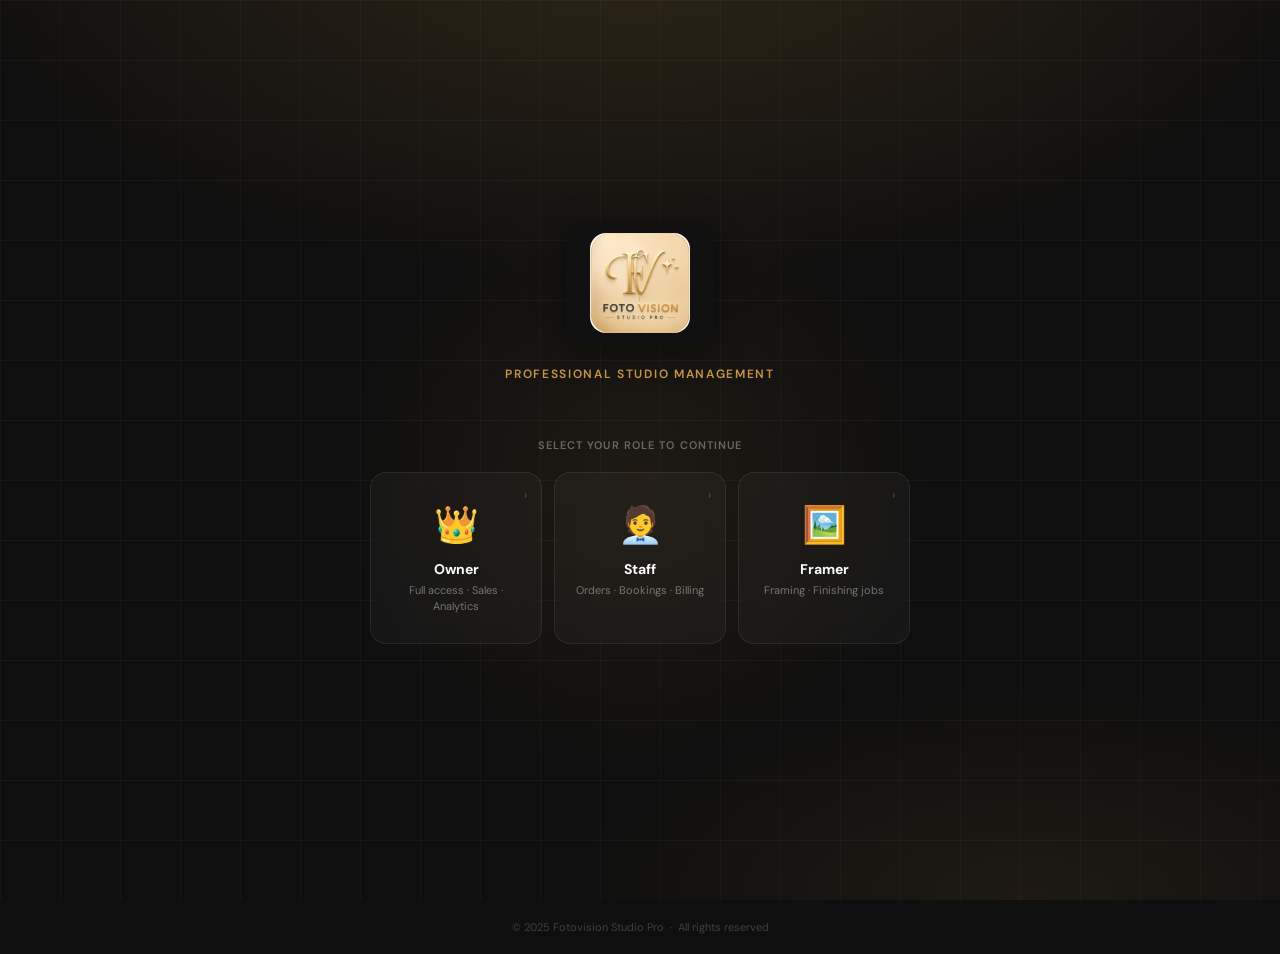
==== commit 98e572bd: "Add files via upload" ====
--- a/index.html
+++ b/index.html
@@ -3,3688 +3,242 @@
 <head>
 <meta charset="UTF-8">
 <meta name="viewport" content="width=device-width, initial-scale=1.0, maximum-scale=1.0">
-<link rel="apple-touch-icon" href="../logo.png">
+<!-- iPad Home Screen Icon -->
+<link rel="apple-touch-icon" href="logo.png">
+<link rel="apple-touch-icon" sizes="152x152" href="logo.png">
+<link rel="apple-touch-icon" sizes="167x167" href="logo.png">
+<link rel="apple-touch-icon" sizes="180x180" href="logo.png">
 <meta name="apple-mobile-web-app-capable" content="yes">
 <meta name="apple-mobile-web-app-status-bar-style" content="black-translucent">
 <meta name="apple-mobile-web-app-title" content="Foto Vision">
-<meta name="theme-color" content="#FAFAF8">
-<title>Owner Dashboard — Fotovision Studio Pro</title>
+<meta name="apple-mobile-web-app-capable" content="yes">
+<meta name="theme-color" content="#0F0F0F">
+<title>Fotovision Studio Pro</title>
 <link rel="preconnect" href="https://fonts.googleapis.com">
 <link href="https://fonts.googleapis.com/css2?family=DM+Serif+Display:ital@0;1&family=DM+Sans:opsz,wght@9..40,300;9..40,400;9..40,500;9..40,600;9..40,700&display=swap" rel="stylesheet">
-<link rel="stylesheet" href="../style.css">
 <style>
-.monthly-summary{display:grid;grid-template-columns:1fr 1fr;gap:12px;margin-bottom:12px;}
-.ms-box{background:linear-gradient(135deg,#9A6E1E,#C9973A);border-radius:var(--r-lg);padding:20px;color:#fff;}
-.ms-box.light{background:#fff;border:1px solid var(--paper3);color:var(--ink);}
-.ms-box .ms-label{font-size:11px;font-weight:600;text-transform:uppercase;letter-spacing:.07em;opacity:.7;margin-bottom:6px;}
-.ms-box .ms-val{font-family:'DM Serif Display',serif;font-size:28px;line-height:1;}
-@media(max-width:600px){.monthly-summary{grid-template-columns:1fr;}}
+*{box-sizing:border-box;margin:0;padding:0;-webkit-tap-highlight-color:transparent;}
+html,body{height:100%;font-family:'DM Sans',sans-serif;-webkit-font-smoothing:antialiased;}
+body{background:#0F0F0F;color:#fff;min-height:100vh;display:flex;flex-direction:column;}
+
+/* BG */
+.bg{position:fixed;inset:0;z-index:0;overflow:hidden;}
+.bg-grad{position:absolute;inset:0;background:radial-gradient(ellipse 80% 60% at 50% -10%, rgba(201,151,58,.18) 0%, transparent 70%), radial-gradient(ellipse 60% 40% at 80% 100%, rgba(201,151,58,.08) 0%, transparent 60%), #0F0F0F;}
+.bg-grid{position:absolute;inset:0;background-image:linear-gradient(rgba(255,255,255,.03) 1px, transparent 1px),linear-gradient(90deg, rgba(255,255,255,.03) 1px, transparent 1px);background-size:60px 60px;}
+.bg-glow{position:absolute;top:20%;left:50%;transform:translateX(-50%);width:600px;height:600px;background:radial-gradient(circle, rgba(201,151,58,.08) 0%, transparent 70%);pointer-events:none;}
+
+/* LAYOUT */
+.page{position:relative;z-index:1;min-height:100vh;display:flex;flex-direction:column;align-items:center;justify-content:center;padding:40px 20px;}
+
+/* LOGO */
+.logo-area{text-align:center;margin-bottom:56px;}
+.logo-mark{width:72px;height:72px;background:linear-gradient(135deg,#9A6E1E,#C9973A,#E8C06A);border-radius:18px;display:flex;align-items:center;justify-content:center;margin:0 auto 20px;box-shadow:0 8px 32px rgba(201,151,58,.35);}
+.logo-mark svg{width:48px;height:48px;}
+.logo-name{font-family:'DM Serif Display',serif;font-size:clamp(28px,5vw,42px);color:#fff;letter-spacing:-.02em;line-height:1.1;margin-bottom:8px;}
+.logo-sub{font-size:12px;font-weight:600;color:#C9973A;letter-spacing:.14em;text-transform:uppercase;}
+
+/* ROLE CARDS */
+.roles-label{font-size:11px;font-weight:600;color:rgba(255,255,255,.35);letter-spacing:.1em;text-transform:uppercase;text-align:center;margin-bottom:20px;}
+.roles{display:grid;grid-template-columns:repeat(3,1fr);gap:12px;width:100%;max-width:540px;margin:0 auto 36px;}
+.role-card{
+  border:1px solid rgba(255,255,255,.08);
+  border-radius:16px;
+  padding:28px 16px;
+  text-align:center;
+  cursor:pointer;
+  transition:all .25s;
+  background:rgba(255,255,255,.03);
+  backdrop-filter:blur(10px);
+  text-decoration:none;
+  display:block;
+  position:relative;
+  overflow:hidden;
+}
+.role-card::before{
+  content:'';position:absolute;inset:0;
+  background:linear-gradient(135deg,rgba(201,151,58,.12),rgba(201,151,58,0));
+  opacity:0;transition:opacity .25s;border-radius:16px;
+}
+.role-card:hover{border-color:rgba(201,151,58,.4);transform:translateY(-3px);}
+.role-card:hover::before{opacity:1;}
+.role-card.selected{border-color:#C9973A;background:rgba(201,151,58,.1);}
+.role-card.selected::before{opacity:1;}
+.role-icon{font-size:36px;margin-bottom:12px;display:block;}
+.role-name{font-size:14px;font-weight:700;color:#fff;margin-bottom:4px;}
+.role-desc{font-size:11px;color:rgba(255,255,255,.4);line-height:1.5;}
+.role-arrow{position:absolute;top:14px;right:14px;font-size:12px;color:rgba(201,151,58,.5);transition:all .2s;}
+.role-card:hover .role-arrow{color:#C9973A;transform:translateX(2px);}
+
+/* LOGIN FORM */
+.login-card{
+  width:100%;max-width:400px;margin:0 auto;
+  background:rgba(255,255,255,.04);
+  border:1px solid rgba(255,255,255,.08);
+  border-radius:20px;padding:32px 28px;
+  backdrop-filter:blur(20px);
+  display:none;
+  animation:slideUp .3s ease;
+}
+.login-card.show{display:block;}
+.login-for{font-size:12px;font-weight:600;color:rgba(255,255,255,.4);letter-spacing:.08em;text-transform:uppercase;margin-bottom:6px;}
+.login-title{font-family:'DM Serif Display',serif;font-size:24px;color:#fff;margin-bottom:22px;}
+.li{
+  width:100%;padding:13px 16px;
+  background:rgba(255,255,255,.06);
+  border:1px solid rgba(255,255,255,.1);
+  border-radius:10px;
+  font-family:'DM Sans',sans-serif;font-size:14px;color:#fff;
+  outline:none;transition:all .2s;
+  -webkit-appearance:none;
+}
+.li:focus{border-color:#C9973A;background:rgba(201,151,58,.07);box-shadow:0 0 0 3px rgba(201,151,58,.12);}
+.li::placeholder{color:rgba(255,255,255,.25);}
+.login-err{font-size:12px;color:#E57373;padding:10px 14px;background:rgba(229,115,115,.1);border-radius:8px;border:1px solid rgba(229,115,115,.2);display:none;margin-bottom:12px;}
+.btn-login{
+  width:100%;padding:14px;border-radius:10px;
+  background:linear-gradient(135deg,#9A6E1E,#C9973A);
+  color:#fff;font-family:'DM Sans',sans-serif;font-weight:700;font-size:15px;
+  border:none;cursor:pointer;
+  box-shadow:0 4px 20px rgba(201,151,58,.35);
+  transition:all .2s;
+  margin-top:4px;
+}
+.btn-login:hover{transform:translateY(-1px);box-shadow:0 6px 28px rgba(201,151,58,.45);}
+.back-btn{background:none;border:none;color:rgba(255,255,255,.4);font-family:'DM Sans',sans-serif;font-size:12px;cursor:pointer;padding:8px 0;text-decoration:underline;width:100%;text-align:center;margin-top:12px;transition:color .2s;}
+.back-btn:hover{color:#fff;}
+
+/* HINT */
+.hint{
+  margin-top:8px;
+  background:rgba(255,255,255,.03);
+  border:1px solid rgba(255,255,255,.06);
+  border-radius:8px;
+  padding:10px 14px;
+  font-size:11px;color:rgba(255,255,255,.3);
+  text-align:center;
+  line-height:1.8;
+}
+
+/* FOOTER */
+.footer{position:relative;z-index:1;text-align:center;padding:20px;font-size:11px;color:rgba(255,255,255,.2);margin-top:auto;}
+
+@keyframes slideUp{from{transform:translateY(16px);opacity:0}to{transform:translateY(0);opacity:1}}
+
+@media(max-width:480px){
+  .roles{grid-template-columns:1fr;max-width:320px;}
+  .role-card{padding:20px 16px;display:flex;align-items:center;gap:16px;text-align:left;}
+  .role-icon{font-size:28px;margin-bottom:0;}
+  .role-desc{display:none;}
+}
 </style>
 </head>
 <body>
 
-<!-- HEADER -->
-<header class="hdr">
-  <a href="../index.html" class="hdr-logo">
-    <img src="../logo.png" alt="FV" style="height:42px;border-radius:10px;display:block;">
-  </a>
-  <nav class="hdr-nav" id="desktop-nav"></nav>
-  <div class="hdr-right">
-    <div class="role-pill" id="role-pill">👑 Owner</div>
-    <button class="btn-logout" onclick="doLogout()">Sign Out</button>
-    <button class="btn-new-order" onclick="openForm()"><svg width="14" height="14" viewBox="0 0 24 24" fill="none" stroke="currentColor" stroke-width="2.5"><path d="M12 5v14M5 12h14"/></svg> New Order</button>
+<div class="bg">
+  <div class="bg-grad"></div>
+  <div class="bg-grid"></div>
+  <div class="bg-glow"></div>
+</div>
+
+<div class="page">
+
+  <div class="logo-area">
+    <div style="background:#111;border-radius:16px;padding:12px 24px;display:inline-block;margin-bottom:16px;box-shadow:0 8px 32px rgba(0,0,0,.4);">
+      <img src="logo.png" alt="Fotovision Studio Pro" style="height:100px;border-radius:16px;display:block;">
+    </div>
+    <div class="logo-sub">Professional Studio Management</div>
   </div>
-</header>
-
-<!-- BOTTOM TAB NAV - hardcoded for reliability -->
-<div class="tab-nav" id="tab-nav">
-  <div class="tab-nav-inner" id="tab-nav-inner">
-    <button class="tab-btn" id="tnb-dashboard" onclick="showPage('dashboard')"><span class="tab-icon">📊</span><span>Dash</span></button>
-    <button class="tab-btn" id="tnb-bookings" onclick="showPage('bookings')"><span class="tab-icon">📅</span><span>Book</span></button>
-    <button class="tab-btn-fab" onclick="openForm()">+</button>
-    <button class="tab-btn" id="tnb-orders" onclick="showPage('orders')"><span class="tab-icon">📋</span><span>Orders</span></button>
-    <button class="tab-btn" id="tnb-expenses" onclick="showPage('expenses')"><span class="tab-icon">💸</span><span>Expense</span></button>
-    <button class="tab-btn" id="tnb-more" onclick="ownerToggleMore()"><span class="tab-icon">☰</span><span>More</span></button>
-  </div>
-</div>
-
-<!-- Owner More Menu - slides up from bottom -->
-<div id="owner-more-menu" style="display:none;position:fixed;bottom:70px;left:0;right:0;background:#fff;border-top:1px solid #eee;border-radius:16px 16px 0 0;box-shadow:0 -4px 24px rgba(0,0,0,.12);z-index:9999;padding:16px;">
-  <div style="font-size:11px;font-weight:700;color:#9A6E1E;text-transform:uppercase;letter-spacing:.1em;margin-bottom:12px;">More Options</div>
-  <div style="display:grid;grid-template-columns:repeat(4,1fr);gap:10px;margin-bottom:10px;">
-    <button onclick="showPage('readymade-stock');ownerCloseMore();" style="display:flex;flex-direction:column;align-items:center;gap:4px;padding:12px 4px;border:none;background:#f9f8f5;border-radius:12px;cursor:pointer;font-size:11px;font-weight:600;color:#333;"><span style="font-size:22px;">📦</span>Stock</button>
-    <button onclick="showPage('moulding-stock');ownerCloseMore();" style="display:flex;flex-direction:column;align-items:center;gap:4px;padding:12px 4px;border:none;background:#f9f8f5;border-radius:12px;cursor:pointer;font-size:11px;font-weight:600;color:#333;"><span style="font-size:22px;">📐</span>Moulds</button>
-    <button onclick="showPage('reports');ownerCloseMore();" style="display:flex;flex-direction:column;align-items:center;gap:4px;padding:12px 4px;border:none;background:#f9f8f5;border-radius:12px;cursor:pointer;font-size:11px;font-weight:600;color:#333;"><span style="font-size:22px;">📊</span>Reports</button>
-    <button onclick="showPage('settings');ownerCloseMore();" style="display:flex;flex-direction:column;align-items:center;gap:4px;padding:12px 4px;border:none;background:#f9f8f5;border-radius:12px;cursor:pointer;font-size:11px;font-weight:600;color:#333;"><span style="font-size:22px;">⚙️</span>Settings</button>
-    <button onclick="showPage('credit');ownerCloseMore();" style="display:flex;flex-direction:column;align-items:center;gap:4px;padding:12px 4px;border:none;background:#f9f8f5;border-radius:12px;cursor:pointer;font-size:11px;font-weight:600;color:#333;"><span style="font-size:22px;">🏢</span>Credit</button>
-    <button onclick="showPage('production');ownerCloseMore();" style="display:flex;flex-direction:column;align-items:center;gap:4px;padding:12px 4px;border:none;background:#f9f8f5;border-radius:12px;cursor:pointer;font-size:11px;font-weight:600;color:#333;"><span style="font-size:22px;">🏭</span>Produce</button>
-    <button onclick="showPage('customers');ownerCloseMore();" style="display:flex;flex-direction:column;align-items:center;gap:4px;padding:12px 4px;border:none;background:#f9f8f5;border-radius:12px;cursor:pointer;font-size:11px;font-weight:600;color:#333;"><span style="font-size:22px;">👥</span>Customers</button>
-    <button onclick="showPage('framer');ownerCloseMore();" style="display:flex;flex-direction:column;align-items:center;gap:4px;padding:12px 4px;border:none;background:#f9f8f5;border-radius:12px;cursor:pointer;font-size:11px;font-weight:600;color:#333;"><span style="font-size:22px;">🔨</span>Framing</button>
-    <button onclick="showPage('dayreports');ownerCloseMore();" style="display:flex;flex-direction:column;align-items:center;gap:4px;padding:12px 4px;border:none;background:#f9f8f5;border-radius:12px;cursor:pointer;font-size:11px;font-weight:600;color:#333;"><span style="font-size:22px;">📋</span>Day Rpts</button>
-    <button onclick="showPage('mouldings');ownerCloseMore();" style="display:flex;flex-direction:column;align-items:center;gap:4px;padding:12px 4px;border:none;background:#f9f8f5;border-radius:12px;cursor:pointer;font-size:11px;font-weight:600;color:#333;"><span style="font-size:22px;">🖼️</span>Mouldings</button>
-  </div>
-  <button onclick="ownerCloseMore()" style="width:100%;padding:12px;border:none;background:#f0ede6;border-radius:10px;font-size:14px;font-weight:700;color:#666;cursor:pointer;">✕ Close</button>
-</div>
-<div id="owner-more-overlay" onclick="ownerCloseMore()" style="display:none;position:fixed;inset:0;background:rgba(0,0,0,.3);z-index:9998;"></div>
-
-<!-- OWNER APPROVAL BANNER -->
-<div id="owner-banner" class="owner-banner hidden" onclick="handleOwnerBannerClick()">
-  <span class="pulse"></span>
-  <span id="owner-banner-text">Staff needs approval</span>
-</div>
-
-<div class="main">
-
-<!-- ═══ DASHBOARD ═══ -->
-<div id="pg-dashboard">
-  <div class="page-header">
-    <div class="page-title">Good <span id="greeting-time"></span>, Harish 👑</div>
-    <div class="page-sub" id="dashdate"></div>
-  </div>
-  <!-- Day closed banner -->
-  <div id="day-closed-banner" class="hidden" style="background:#fff3cd;border:1px solid #f0a500;border-radius:10px;padding:12px 16px;margin-bottom:16px;display:flex;justify-content:space-between;align-items:center;">
-    <div>🔒 <b>Today is closed.</b> Day End has been submitted.</div>
-    <button onclick="reopenDay()" style="background:#C9973A;color:#fff;border:none;border-radius:8px;padding:6px 14px;cursor:pointer;font-size:13px;">🔓 Reopen Day</button>
-  </div>
-  <!-- Day Reports notification -->
-  <div id="new-day-report-banner" class="hidden" style="background:#e8f5e9;border:1px solid #4caf50;border-radius:10px;padding:12px 16px;margin-bottom:16px;cursor:pointer;" onclick="showPage('dayreports')">
-    📋 <b>New Day Report received!</b> Tap to view →
-  </div>
-
-  <!-- 1. DAILY SALES CHART — TOP -->
-  <div class="card" style="margin-bottom:16px;">
-    <div class="card-header" style="display:flex;align-items:center;justify-content:space-between;flex-wrap:wrap;gap:8px;">
-      <div class="card-title">📊 Daily Sales</div>
-      <div style="display:flex;gap:6px;flex-wrap:wrap;align-items:center;">
-        <button class="dash-filter-btn act" onclick="setSalesFilter('today')" id="sf-today">Today</button>
-        <button class="dash-filter-btn" onclick="setSalesFilter('yesterday')" id="sf-yesterday">Yesterday</button>
-        <button class="dash-filter-btn" onclick="setSalesFilter('month')" id="sf-month">This Month</button>
-        <input type="date" id="sf-date" class="filter-select" style="font-size:12px;max-width:140px;" onchange="setSalesFilter('date')">
+
+  <!-- Step 1: Role Selection -->
+  <div id="step-roles">
+    <div class="roles-label">Select your role to continue</div>
+    <div class="roles">
+      <div class="role-card" onclick="selectRole('owner')" id="rc-owner">
+        <span class="role-icon">👑</span>
+        <div class="role-name">Owner</div>
+        <div class="role-desc">Full access · Sales · Analytics</div>
+        <span class="role-arrow">›</span>
       </div>
-    </div>
-    <div class="card-body" style="padding:12px;">
-      <div id="sales-display"></div>
-    </div>
-  </div>
-
-  <!-- 2. TODAY'S STATS -->
-  <div style="margin-bottom:6px;"><span class="t-label" style="color:var(--gold-dk);">📅 Today</span></div>
-  <div class="stat-grid" style="grid-template-columns:1fr 1fr;margin-bottom:16px;">
-    <div class="stat-card gold-card">
-      <div class="stat-icon">💰</div>
-      <div class="stat-value" id="s-today-sales">Rs.0</div>
-      <div class="stat-label">Today's Sales</div>
-      <div id="s-today-pay-breakdown" style="margin-top:8px;font-size:12px;line-height:1.8;text-align:left;"></div>
-    </div>
-    <div class="stat-card gold-card">
-      <div class="stat-icon">📦</div>
-      <div class="stat-value" id="s-today-orders">0</div>
-      <div class="stat-label">Today's Orders</div>
-    </div>
-  </div>
-
-  <!-- 3. ALL ORDERS with filter -->
-  <div style="margin-bottom:6px;display:flex;align-items:center;justify-content:space-between;flex-wrap:wrap;gap:8px;">
-    <span class="t-label" style="color:var(--ink3);">📦 All Orders</span>
-    <div style="display:flex;gap:6px;flex-wrap:wrap;">
-      <button class="dash-filter-btn act" onclick="setOrderFilter('today')" id="of-today">Today</button>
-      <button class="dash-filter-btn" onclick="setOrderFilter('yesterday')" id="of-yesterday">Yesterday</button>
-      <button class="dash-filter-btn" onclick="setOrderFilter('month')" id="of-month">This Month</button>
-      <input type="date" id="of-date" class="filter-select" style="font-size:12px;max-width:140px;" onchange="setOrderFilter('date')">
-    </div>
-  </div>
-  <div style="display:flex;gap:8px;flex-wrap:wrap;margin-bottom:16px;" id="order-stat-cards">
-    <div style="flex:1;min-width:60px;background:#fff;border-radius:10px;padding:8px 10px;text-align:center;box-shadow:var(--shadow-sm);">
-      <div style="font-size:18px;font-weight:800;color:var(--ink1);" id="s-tot">0</div>
-      <div style="font-size:10px;color:var(--ink3);">TOTAL</div>
-    </div>
-    <div style="flex:1;min-width:60px;background:#fff;border-radius:10px;padding:8px 10px;text-align:center;box-shadow:var(--shadow-sm);">
-      <div style="font-size:18px;font-weight:800;color:#f57c00;" id="s-pnd">0</div>
-      <div style="font-size:10px;color:var(--ink3);">PENDING</div>
-    </div>
-    <div style="flex:1;min-width:60px;background:#fff;border-radius:10px;padding:8px 10px;text-align:center;box-shadow:var(--shadow-sm);">
-      <div style="font-size:18px;font-weight:800;color:#1976d2;" id="s-prg">0</div>
-      <div style="font-size:10px;color:var(--ink3);">IN PROG</div>
-    </div>
-    <div style="flex:1;min-width:60px;background:#fff;border-radius:10px;padding:8px 10px;text-align:center;box-shadow:var(--shadow-sm);">
-      <div style="font-size:18px;font-weight:800;color:#388e3c;" id="s-rdy">0</div>
-      <div style="font-size:10px;color:var(--ink3);">READY</div>
-    </div>
-    <div style="flex:1;min-width:60px;background:#fff;border-radius:10px;padding:8px 10px;text-align:center;box-shadow:var(--shadow-sm);">
-      <div style="font-size:18px;font-weight:800;color:var(--gold-dk);" id="s-del">0</div>
-      <div style="font-size:10px;color:var(--ink3);">DELIVERED</div>
-    </div>
-  </div>
-
-  <!-- 4. MONTHLY -->
-  <div class="monthly-summary" style="margin-bottom:16px;">
-    <div class="ms-box">
-      <div class="ms-label">This Month's Revenue</div>
-      <div class="ms-val" id="s-month-sales">Rs.0</div>
-      <div style="font-size:12px;opacity:.7;margin-top:6px;" id="s-month-orders">0 orders</div>
-    </div>
-    <div class="ms-box light">
-      <div class="ms-label" style="color:var(--ink3);">This Month's Collection</div>
-      <div class="ms-val" id="s-month-collected">Rs.0</div>
-      <div style="font-size:12px;color:var(--ink3);margin-top:6px;" id="s-month-pending-bal">Rs.0 pending</div>
-    </div>
-  </div>
-
-  <!-- 5. SERVICES + RECENT + DUE TODAY -->
-  <div style="display:grid;grid-template-columns:3fr 2fr;gap:16px;" id="dash-grid">
-    <div>
-      <div class="card" style="margin-bottom:14px;">
-        <div class="card-header"><div class="card-title">📋 Recent Orders</div></div>
-        <div class="card-body" style="padding:12px 0 0;">
-          <div id="recent-list"><div style="padding:24px;text-align:center;color:var(--ink3);font-size:13px;">Loading orders...</div></div>
-        </div>
+      <div class="role-card" onclick="selectRole('staff')" id="rc-staff">
+        <span class="role-icon">🧑‍💼</span>
+        <div class="role-name">Staff</div>
+        <div class="role-desc">Orders · Bookings · Billing</div>
+        <span class="role-arrow">›</span>
       </div>
-    </div>
-    <div>
-      <div class="card" style="margin-bottom:14px;">
-        <div class="card-header" style="display:flex;align-items:center;justify-content:space-between;flex-wrap:wrap;gap:6px;">
-          <div class="card-title">📊 Services</div>
-          <div style="display:flex;gap:4px;flex-wrap:wrap;">
-            <button class="dash-filter-btn act" onclick="setSvcFilter('today')" id="vf-today" style="font-size:10px;padding:3px 7px;">Today</button>
-            <button class="dash-filter-btn" onclick="setSvcFilter('yesterday')" id="vf-yesterday" style="font-size:10px;padding:3px 7px;">Yest.</button>
-            <button class="dash-filter-btn" onclick="setSvcFilter('month')" id="vf-month" style="font-size:10px;padding:3px 7px;">Month</button>
-            <input type="date" id="vf-date" class="filter-select" style="font-size:10px;max-width:110px;padding:3px 6px;" onchange="setSvcFilter('date')">
-          </div>
-        </div>
-        <div class="card-body"><div id="svc-bars"></div></div>
-      </div>
-      <div class="card">
-        <div class="card-header"><div class="card-title">⏰ Due Today</div></div>
-        <div class="card-body" style="padding-top:8px;"><div id="due-today"></div></div>
+      <div class="role-card" onclick="selectRole('framer')" id="rc-framer">
+        <span class="role-icon">🖼️</span>
+        <div class="role-name">Framer</div>
+        <div class="role-desc">Framing · Finishing jobs</div>
+        <span class="role-arrow">›</span>
       </div>
     </div>
   </div>
+
+  <!-- Step 2: Password -->
+  <div class="login-card" id="login-card">
+    <div class="login-for" id="login-for-label">Signing in as</div>
+    <div class="login-title" id="login-title">Owner</div>
+    <div class="login-err" id="login-err">❌ Incorrect password. Please try again.</div>
+    <input class="li" id="login-pass" type="password" placeholder="Enter your password…" autocomplete="current-password"
+      onkeydown="if(event.key==='Enter')doLogin()">
+    <button class="btn-login" style="margin-top:14px;" onclick="doLogin()">Continue →</button>
+    <button class="back-btn" onclick="goBack()">← Change Role</button>
+    <div class="hint" id="login-hint"></div>
+  </div>
+
 </div>
 
-<!-- ═══ CREDIT LEDGER ═══ -->
-<div id="pg-credit" class="hidden">
-  <div class="page-header">
-    <div class="page-title">🏢 Credit Accounts</div>
-    <div class="page-sub">Track company credit & settlements</div>
-  </div>
-  <!-- Company tabs -->
-  <div id="credit-company-tabs" style="display:flex;gap:6px;flex-wrap:wrap;margin-bottom:16px;"></div>
-  <div id="credit-ledger-content"></div>
-</div>
-
-<!-- ═══ PRODUCTION ORDERS ═══ -->
-<div id="pg-production" class="hidden">
-  <div class="page-header">
-    <div class="page-title">🏭 Production Orders</div>
-    <div class="page-sub">Send frame production jobs to framer</div>
-  </div>
-  <!-- Create Production Order -->
-  <div class="card" style="margin-bottom:16px;">
-    <div class="card-header"><div class="card-title">➕ New Production Order</div></div>
-    <div class="card-body">
-      <div style="display:grid;grid-template-columns:1fr 1fr;gap:10px;margin-bottom:10px;">
-        <div class="form-group"><label class="form-label">Frame Name</label><input class="form-input" id="po-name" placeholder="e.g. 5×7 White Frame"></div>
-        <div class="form-group"><label class="form-label">Item Code</label><input class="form-input" id="po-code" placeholder="e.g. F5X7WHITE"></div>
-      </div>
-      <div style="display:grid;grid-template-columns:1fr 1fr;gap:10px;margin-bottom:10px;">
-        <div class="form-group"><label class="form-label">Frame Width (inches)</label><input class="form-input" id="po-fw" type="number" placeholder="5"></div>
-        <div class="form-group"><label class="form-label">Frame Height (inches)</label><input class="form-input" id="po-fh" type="number" placeholder="7"></div>
-      </div>
-      <div style="display:grid;grid-template-columns:1fr 1fr;gap:10px;margin-bottom:10px;">
-        <div class="form-group">
-          <label class="form-label">Moulding Size</label>
-          <select class="form-input" id="po-msize" onchange="updatePOMouldingTypes()">
-            <option>0.5"</option><option>0.75"</option><option selected>1"</option>
-            <option>1.25"</option><option>1.5"</option><option>1.75"</option>
-            <option>2"</option><option>2.5"</option><option>3"</option>
-          </select>
-        </div>
-        <div class="form-group">
-          <label class="form-label">Moulding Type</label>
-          <select class="form-input" id="po-mtype"></select>
-        </div>
-      </div>
-      <div style="display:grid;grid-template-columns:1fr 1fr 1fr;gap:10px;margin-bottom:10px;">
-        <div class="form-group">
-          <label class="form-label">Mount</label>
-          <select class="form-input" id="po-mount" onchange="togglePOMount()">
-            <option value="No">No Mount</option>
-            <option value="Yes">With Mount</option>
-          </select>
-        </div>
-        <div class="form-group" id="po-mount-size-group" style="display:none;">
-          <label class="form-label">Mount Size (inches)</label>
-          <input class="form-input" id="po-msize-val" type="number" placeholder="2">
-        </div>
-        <div class="form-group">
-          <label class="form-label">Quantity</label>
-          <input class="form-input" id="po-qty" type="number" min="1" value="1">
-        </div>
-      </div>
-      <div style="display:grid;grid-template-columns:1fr 1fr;gap:10px;margin-bottom:10px;">
-        <div class="form-group"><label class="form-label">Selling Price (Rs.)</label><input class="form-input" id="po-price" type="number" placeholder="0"></div>
-        <div class="form-group"><label class="form-label">Notes for Framer</label><input class="form-input" id="po-notes" placeholder="Any special instructions..."></div>
-      </div>
-      <div id="po-stock-check" style="margin-bottom:10px;"></div>
-      <button onclick="createProductionOrder()" class="btn-gold" style="padding:12px 24px;font-size:14px;">📤 Send to Framer</button>
-    </div>
-  </div>
-  <!-- Active Production Orders -->
-  <div id="production-orders-list"></div>
-</div>
-
-<!-- ═══ REPORTS ═══ -->
-<div id="pg-reports" class="hidden">
-  <div class="page-header">
-    <div class="page-title">📊 Reports</div>
-    <div class="page-sub">Generate & download reports</div>
-  </div>
-
-  <!-- Report Type Selector -->
-  <div style="display:grid;grid-template-columns:1fr 1fr;gap:10px;margin-bottom:16px;">
-    <button onclick="setReportType('daily')" id="rt-daily" class="btn-gold" style="padding:12px;border-radius:12px;font-size:13px;font-weight:700;">📅 Daily</button>
-    <button onclick="setReportType('monthly')" id="rt-monthly" class="btn-outline" style="padding:12px;border-radius:12px;font-size:13px;font-weight:700;">📅 Monthly</button>
-    <button onclick="setReportType('yearly')" id="rt-yearly" class="btn-outline" style="padding:12px;border-radius:12px;font-size:13px;font-weight:700;">📅 Yearly</button>
-    <button onclick="setReportType('fy')" id="rt-fy" class="btn-outline" style="padding:12px;border-radius:12px;font-size:13px;font-weight:700;">📅 Financial Year</button>
-    <button onclick="setReportType('service')" id="rt-service" class="btn-outline" style="padding:12px;border-radius:12px;font-size:13px;font-weight:700;">🛒 Services</button>
-    <button onclick="setReportType('expense')" id="rt-expense" class="btn-outline" style="padding:12px;border-radius:12px;font-size:13px;font-weight:700;">💸 Expenses</button>
-    <button onclick="setReportType('pl')" id="rt-pl" class="btn-outline" style="padding:12px;border-radius:12px;font-size:13px;font-weight:700;">💰 Profit & Loss</button>
-    <button onclick="setReportType('staff')" id="rt-staff" class="btn-outline" style="padding:12px;border-radius:12px;font-size:13px;font-weight:700;">👤 Staff Report</button>
-  </div>
-
-  <!-- Date Selector -->
-  <div class="card" style="margin-bottom:16px;">
-    <div class="card-body">
-      <div id="report-date-selector"></div>
-    </div>
-  </div>
-
-  <!-- Report Preview -->
-  <div id="report-preview"></div>
-
-  <!-- Download Buttons -->
-  <div id="report-actions" class="hidden" style="display:flex;gap:10px;margin-top:16px;flex-wrap:wrap;">
-    <button onclick="downloadReportPDF()" style="flex:1;background:#e53935;color:#fff;border:none;border-radius:12px;padding:14px;font-size:14px;font-weight:700;cursor:pointer;">📄 Download PDF</button>
-    <button onclick="downloadReportExcel()" style="flex:1;background:#388e3c;color:#fff;border:none;border-radius:12px;padding:14px;font-size:14px;font-weight:700;cursor:pointer;">📊 Download Excel</button>
-  </div>
-</div>
-
-<!-- ═══ READYMADE STOCK ═══ -->
-<div id="pg-readymade-stock" class="hidden">
-  <div class="page-header">
-    <div class="page-title">📦 Readymade Stock</div>
-    <div class="page-sub">Manage frames, albums and gift items</div>
-  </div>
-  <!-- Summary -->
-  <div id="readymade-summary" style="display:grid;grid-template-columns:repeat(3,1fr);gap:10px;margin-bottom:16px;"></div>
-  <!-- Sub-tabs -->
-  <div style="display:flex;gap:0;margin-bottom:16px;background:var(--paper);border-radius:12px;padding:4px;">
-    <button id="rst-frames" onclick="setReadymadeTab('frames')" style="flex:1;padding:10px;border:none;border-radius:10px;font-size:13px;font-weight:700;cursor:pointer;background:var(--gold-dk);color:#fff;">🖼️ Frames</button>
-    <button id="rst-albums" onclick="setReadymadeTab('albums')" style="flex:1;padding:10px;border:none;border-radius:10px;font-size:13px;font-weight:700;cursor:pointer;background:transparent;color:var(--ink2);">📒 Albums</button>
-    <button id="rst-gifts"  onclick="setReadymadeTab('gifts')"  style="flex:1;padding:10px;border:none;border-radius:10px;font-size:13px;font-weight:700;cursor:pointer;background:transparent;color:var(--ink2);">🎁 Gifts</button>
-  </div>
-  <!-- Add Item Form -->
-  <div class="card" style="margin-bottom:16px;">
-    <div class="card-header"><div class="card-title">➕ Add Item</div></div>
-    <div class="card-body">
-      <div style="display:grid;grid-template-columns:1fr 1fr;gap:10px;margin-bottom:10px;">
-        <div class="form-group"><label class="form-label">Item Code</label><input class="form-input" id="rs-code" placeholder="e.g. F577MMWHITE"></div>
-        <div class="form-group"><label class="form-label">Item Name</label><input class="form-input" id="rs-name" placeholder="e.g. F5X7 7MM WHITE"></div>
-      </div>
-      <div style="display:grid;grid-template-columns:1fr 1fr 1fr;gap:10px;margin-bottom:12px;">
-        <div class="form-group"><label class="form-label">Quantity</label><input class="form-input" id="rs-qty" type="number" min="0" placeholder="0"></div>
-        <div class="form-group"><label class="form-label">Selling Price</label><input class="form-input" id="rs-sell" type="number" placeholder="0"></div>
-        <div class="form-group"><label class="form-label">Cost Price</label><input class="form-input" id="rs-cost" type="number" placeholder="0"></div>
-      </div>
-      <button onclick="addReadymadeItem()" class="btn-gold" style="padding:10px 24px;">➕ Add Item</button>
-    </div>
-  </div>
-  <div id="readymade-list"></div>
-</div>
-
-<!-- ═══ MOULDING STOCK ═══ -->
-<div id="pg-moulding-stock" class="hidden">
-  <div class="page-header">
-    <div class="page-title">📐 Moulding Stock</div>
-    <div class="page-sub">Track moulding lengths per type and color</div>
-  </div>
-  <!-- Add Stock Form -->
-  <div class="card" style="margin-bottom:16px;">
-    <div class="card-header"><div class="card-title">➕ Add Moulding Stock</div></div>
-    <div class="card-body">
-      <div style="display:grid;grid-template-columns:1fr 1fr;gap:10px;margin-bottom:10px;">
-        <div class="form-group">
-          <label class="form-label">Moulding Size</label>
-          <select class="form-input" id="ms-size">
-            <option>0.5"</option><option>0.75"</option><option selected>1"</option>
-            <option>1.25"</option><option>1.5"</option><option>1.75"</option>
-            <option>2"</option><option>2.5"</option><option>3"</option>
-          </select>
-        </div>
-        <div class="form-group">
-          <label class="form-label">Qty (lengths)</label>
-          <input class="form-input" id="ms-qty" type="number" min="1" value="1" placeholder="1">
-        </div>
-      </div>
-      <!-- Vendor selection -->
-      <div class="form-group" style="margin-bottom:10px;">
-        <label class="form-label">Vendor</label>
-        <div id="ms-vendor-pills" style="display:flex;flex-wrap:wrap;gap:6px;margin-bottom:8px;"></div>
-        <div id="ms-others-box" class="hidden">
-          <input class="form-input" id="ms-others-name" placeholder="Enter vendor name..." style="max-width:200px;">
-        </div>
-      </div>
-      <!-- Moulding Type (filtered by vendor) -->
-      <div class="form-group" style="margin-bottom:12px;">
-        <label class="form-label">Moulding Type/Color</label>
-        <select class="form-input" id="ms-type"></select>
-        <div style="display:flex;gap:6px;margin-top:6px;">
-          <input class="form-input" id="ms-new-type" placeholder="Or add new type..." style="font-size:12px;padding:6px 10px;">
-          <button onclick="addTypeFromStock()" class="btn-outline" style="font-size:12px;padding:6px 12px;">+ Add</button>
-        </div>
-      </div>
-      <button onclick="addMouldingStock()" class="btn-gold" style="padding:10px 24px;">➕ Add Stock</button>
-    </div>
-  </div>
-  <div id="moulding-stock-list"></div>
-</div>
-
-<!-- ═══ SETTINGS ═══ -->
-<div id="pg-settings" class="hidden">
-  <div class="page-header">
-    <div class="page-title">⚙️ Settings</div>
-    <div class="page-sub">Manage staff names and app settings</div>
-  </div>
-  <div class="card" style="margin-bottom:16px;">
-    <div class="card-header"><div class="card-title">👥 Staff Names</div></div>
-    <div class="card-body">
-      <div style="font-size:13px;color:var(--ink3);margin-bottom:12px;">Used in: Assign to Staff & Expenses Added By</div>
-      <div id="staff-names-list" style="margin-bottom:16px;"></div>
-      <div style="display:flex;gap:8px;">
-        <input class="form-input" id="new-staff-name" placeholder="Add new name..." style="max-width:240px;" onkeydown="if(event.key==='Enter')addStaffName()">
-        <button onclick="addStaffName()" class="btn-gold" style="padding:10px 20px;">+ Add</button>
-      </div>
-    </div>
-  </div>
-
-  <div class="card" style="margin-top:16px;">
-    <div class="card-header"><div class="card-title">🏢 Credit Companies</div></div>
-    <div class="card-body">
-      <div style="font-size:13px;color:var(--ink3);margin-bottom:12px;">Companies that pay later — appear as payment options in orders</div>
-      <div id="credit-companies-list" style="margin-bottom:16px;"></div>
-      <div style="display:flex;gap:8px;">
-        <input class="form-input" id="new-credit-company" placeholder="e.g. GAVS, TCS..." style="max-width:240px;" onkeydown="if(event.key==='Enter')addCreditCompany()">
-        <button onclick="addCreditCompany()" class="btn-gold" style="padding:10px 20px;">+ Add</button>
-      </div>
-    </div>
-  </div>
-    <div class="card-body">
-      <div style="font-size:13px;color:var(--ink3);margin-bottom:12px;">Each vendor has their own moulding types/colors</div>
-      <div id="vendor-list" style="margin-bottom:16px;"></div>
-      <div style="display:flex;gap:8px;margin-bottom:8px;">
-        <input class="form-input" id="new-vendor-name" placeholder="Add new vendor..." style="max-width:240px;" onkeydown="if(event.key==='Enter')addVendor()">
-        <button onclick="addVendor()" class="btn-gold" style="padding:10px 20px;">+ Add Vendor</button>
-      </div>
-    </div>
-  </div>
-</div>
-
-<!-- ═══ STOCK (old, keep for compatibility) ═══ -->
-<div id="pg-stock" class="hidden"></div>
-
-<!-- ═══ DAY END ═══ -->
-<div id="pg-dayend" class="hidden">
-  <div class="page-header">
-    <div class="page-title">🌙 Day End Settlement</div>
-    <div class="page-sub" id="dayend-date"></div>
-  </div>
-  <div id="dayend-content"></div>
-</div>
-
-<!-- ═══ DAY REPORTS ═══ -->
-<div id="pg-dayreports" class="hidden">
-  <div class="page-header">
-    <div class="page-title">📋 Day Reports</div>
-    <div class="page-sub">History of all day-end settlements</div>
-  </div>
-  <div id="dayreports-list"></div>
-</div>
-
-<!-- ═══ EXPENSES ═══ -->
-<div id="pg-expenses" class="hidden">
-  <div class="page-header">
-    <div class="page-title">💸 Daily Expenses</div>
-    <div class="page-sub">Track your shop expenses</div>
-  </div>
-  <!-- Add Expense Form -->
-  <div class="card" style="margin-bottom:16px;">
-    <div class="card-header"><div class="card-title">+ Add Expense</div></div>
-    <div class="card-body">
-      <!-- Quick Select saved expenses -->
-      <div style="margin-bottom:12px;">
-        <label class="form-label" style="display:block;margin-bottom:6px;">Quick Select</label>
-        <div id="saved-expense-chips" style="display:flex;flex-wrap:wrap;gap:6px;"></div>
-      </div>
-      <div style="display:grid;grid-template-columns:1fr 1fr;gap:10px;margin-bottom:10px;">
-        <div class="form-group">
-          <label class="form-label">Date</label>
-          <input class="form-input" id="exp-date" type="date" readonly style="background:#f5f5f5;color:#888;">
-        </div>
-        <div class="form-group">
-          <label class="form-label">Paid By</label>
-          <div class="toggle-group">
-            <label class="toggle-option"><input type="radio" name="exp-pay" value="Cash" checked><span>💵 Cash</span></label>
-            <label class="toggle-option"><input type="radio" name="exp-pay" value="UPI"><span>📱 UPI</span></label>
-          </div>
-        </div>
-      </div>
-      <div class="form-group" style="margin-bottom:10px;">
-        <label class="form-label">Expense Name</label>
-        <input class="form-input" id="exp-desc" placeholder="e.g. Electricity bill, Tea & snacks...">
-      </div>
-      <div style="display:grid;grid-template-columns:1fr 1fr 1fr;gap:10px;margin-bottom:10px;">
-        <div class="form-group">
-          <label class="form-label">Qty</label>
-          <input class="form-input" id="exp-qty" type="number" min="1" value="1" oninput="calcExpTotal()">
-        </div>
-        <div class="form-group">
-          <label class="form-label">Price/Unit (Rs.)</label>
-          <input class="form-input" id="exp-unit-price" type="number" min="0" placeholder="0" oninput="calcExpTotal()">
-        </div>
-        <div class="form-group">
-          <label class="form-label">Total (Rs.)</label>
-          <input class="form-input" id="exp-total-display" readonly style="background:#f5f5f5;font-weight:700;color:var(--gold-dk);">
-        </div>
-      </div>
-      <!-- Added By -->
-      <div style="margin-bottom:12px;">
-        <label class="form-label" style="display:block;margin-bottom:8px;">Added By <span style="color:#e53935;">*</span></label>
-        <div id="exp-added-by-pills" style="display:flex;flex-wrap:wrap;gap:8px;margin-bottom:8px;"></div>
-        <div id="exp-others-box" class="hidden">
-          <input class="form-input" id="exp-others-name" placeholder="Enter name..." style="max-width:200px;">
-        </div>
-      </div>
-      <button onclick="addExpense()" class="btn-gold" style="padding:10px 24px;">➕ Add Expense</button>
-    </div>
-  </div>
-  <div style="display:flex;gap:6px;flex-wrap:wrap;margin-bottom:12px;align-items:center;">
-    <button class="dash-filter-btn act" onclick="setExpFilter('today')" id="ef-today">Today</button>
-    <button class="dash-filter-btn" onclick="setExpFilter('yesterday')" id="ef-yesterday">Yesterday</button>
-    <button class="dash-filter-btn" onclick="setExpFilter('month')" id="ef-month">This Month</button>
-    <input type="date" id="ef-date" class="filter-select" style="font-size:12px;max-width:140px;" onchange="setExpFilter('date')">
-  </div>
-  <div id="expenses-list"></div>
-</div>
-
-<!-- ═══ CUSTOMERS ═══ -->
-<div id="pg-customers" class="hidden">
-  <div class="page-header">
-    <div class="page-title">👥 Customers</div>
-    <div class="page-sub">Customer database — auto-built from orders</div>
-  </div>
-  <div class="filter-bar" style="margin-bottom:12px;">
-    <input class="filter-input" id="cust-srch" placeholder="Search by name or phone…" oninput="renderCustomers()">
-  </div>
-  <div id="customers-list"></div>
-  <!-- Customer Detail Modal -->
-  <div id="cust-modal" class="modal-overlay hidden">
-    <div class="modal-box" style="max-width:500px;">
-      <div class="modal-header">
-        <div class="modal-title" id="cust-modal-title">Customer</div>
-        <button onclick="closeCustModal()" style="background:none;border:none;font-size:20px;cursor:pointer;">✕</button>
-      </div>
-      <div class="modal-body" id="cust-modal-body"></div>
-    </div>
-  </div>
-</div>
-
-<!-- ═══ BOOKINGS ═══ -->
-<div id="pg-bookings" class="hidden">
-  <div class="page-header">
-    <div class="page-title">📅 Bookings</div>
-    <div class="page-sub">Pending delivery timeline</div>
-  </div>
-  <div id="bookings-list"></div>
-</div>
-
-<!-- ═══ MANAGE MOULDINGS ═══ -->
-<div id="pg-mouldings" class="hidden">
-  <div class="page-header">
-    <div class="page-title">🖼️ Manage Mouldings</div>
-    <div class="page-sub">Add or delete mouldings for each size category</div>
-  </div>
-  <div id="mouldings-manager" style="display:flex;flex-direction:column;gap:16px;"></div>
-</div>
-
-<!-- ═══ ORDERS ═══ -->
-<div id="pg-orders" class="hidden">
-  <div class="page-header">
-    <div class="page-title">All Orders</div>
-    <div class="page-sub">Manage and track every order</div>
-  </div>
-  <div class="filter-bar">
-    <input class="filter-input" id="srch" placeholder="Search by name or order ID…" oninput="renderOrders()">
-    <input type="date" class="filter-select" id="fdate" onchange="renderOrders()" style="max-width:160px;">
-    <button class="btn-outline" onclick="document.getElementById('fdate').value='';renderOrders();" style="font-size:12px;padding:6px 10px;">Clear Date</button>
-    <select class="filter-select" id="fst" onchange="renderOrders()">
-      <option value="">All Status</option>
-      <option>Pending</option><option>In Progress</option><option>Ready</option><option>Delivered</option>
-    </select>
-    <select class="filter-select" id="fsv" onchange="renderOrders()">
-      <option value="">All Services</option>
-      <option>Photo Editing</option><option>Printing</option><option>Framing</option>
-      <option>Passport Photos</option><option>Visa Photos</option>
-      <option>Collage Making</option><option>Scanning</option>
-      <option>Album Printing</option><option>Portfolio Shoot</option>
-      <option>Video Editing</option><option>Video Converting</option>
-      <option>Doorstep Passport</option><option>Doorstep Visa</option>
-    </select>
-  </div>
-  <div id="order-list"><div class="loader"></div></div>
-</div>
-
-<!-- ═══ FRAMER VIEW ═══ -->
-<div id="pg-framer" class="hidden">
-  <div class="page-header">
-    <div class="page-title">🖼️ Framing Jobs</div>
-    <div class="page-sub">Live view of all framing & finishing work</div>
-  </div>
-  <!-- Stats -->
-  <div style="display:grid;grid-template-columns:repeat(4,1fr);gap:10px;margin-bottom:16px;">
-    <div style="background:var(--paper);border-radius:10px;padding:12px;text-align:center;"><div style="font-size:10px;color:var(--ink3);">Today's Jobs</div><div style="font-size:22px;font-weight:800;color:var(--gold-dk);" id="fs-today">0</div></div>
-    <div style="background:var(--paper);border-radius:10px;padding:12px;text-align:center;"><div style="font-size:10px;color:var(--ink3);">Total Active</div><div style="font-size:22px;font-weight:800;color:var(--gold-dk);" id="fs-active">0</div></div>
-    <div style="background:var(--paper);border-radius:10px;padding:12px;text-align:center;"><div style="font-size:10px;color:var(--ink3);">Due Today</div><div style="font-size:22px;font-weight:800;color:#e65100;" id="fs-duetoday">0</div></div>
-    <div style="background:#ffcdd2;border-radius:10px;padding:12px;text-align:center;"><div style="font-size:10px;color:#c62828;">Overdue</div><div style="font-size:22px;font-weight:800;color:#c62828;" id="fs-overdue">0</div></div>
-  </div>
-  <div class="framer-panel">
-    <div class="framer-panel-title">🔔 Active Framing Jobs</div>
-    <div id="framer-notifs"></div>
-  </div>
-  <div id="framer-orders"></div>
-</div>
-
-<!-- ═══ NEW ORDER FORM ═══ -->
-<div id="pg-form" class="hidden">
-  <div class="page-header">
-    <div class="page-title" id="ftit">+ New Order</div>
-    <div class="page-sub" id="fsubt">Fill in customer & service details</div>
-  </div>
-  <div id="form-content"></div>
-</div>
-
-</div><!-- /main -->
-
-<!-- ═══ APPROVAL MODAL ═══ -->
-<div id="approval-modal" class="modal-overlay hidden">
-  <div class="modal-box">
-    <div class="modal-header">
-      <div class="modal-title" id="appr-title">🔐 Approval Required</div>
-      <div class="modal-sub" id="appr-sub">This action requires Owner approval.</div>
-    </div>
-    <div class="modal-body">
-      <div class="appr-tabs">
-        <button class="appr-tab act" id="appr-tab-pw" onclick="switchApprTab('pw')">🔑 Password</button>
-        <button class="appr-tab" id="appr-tab-req" onclick="switchApprTab('req')">📨 Request Owner</button>
-      </div>
-      <div id="appr-pw-sec">
-        <div class="form-group" style="margin-bottom:12px;">
-          <label class="form-label">Owner Password</label>
-          <input class="form-input" id="appr-pw-input" type="password" placeholder="Enter owner password…" onkeydown="if(event.key==='Enter')submitApproval()">
-        </div>
-        <div class="warn-box hidden" id="appr-err">❌ Incorrect password. Try again.</div>
-      </div>
-      <div id="appr-req-sec" class="hidden">
-        <div style="text-align:center;padding:20px 0;">
-          <div style="font-size:32px;margin-bottom:10px;">📨</div>
-          <div style="font-size:14px;color:var(--ink2);font-weight:600;">Approval request sent to Owner</div>
-          <div style="font-size:12px;color:var(--ink3);margin-top:6px;">Waiting for response…</div>
-          <div id="appr-req-status" style="margin-top:12px;font-size:13px;"></div>
-        </div>
-      </div>
-    </div>
-    <div class="modal-footer">
-      <button class="btn btn-secondary" onclick="closeApproval()">Cancel</button>
-      <button class="btn btn-primary" id="appr-ok-btn" onclick="submitApproval()">✅ Confirm</button>
-    </div>
-  </div>
-</div>
-
-<!-- BILL MODAL -->
-<!-- Order Detail Bottom Sheet -->
-<div id="order-detail-sheet" style="position:fixed;bottom:0;left:0;right:0;background:#fff;border-radius:20px 20px 0 0;box-shadow:0 -8px 40px rgba(0,0,0,.2);z-index:9000;max-height:85vh;overflow-y:auto;transform:translateY(100%);transition:transform .3s ease;display:none;">
-  <div style="position:sticky;top:0;background:#fff;padding:12px 16px;border-bottom:1px solid var(--paper3);display:flex;justify-content:space-between;align-items:center;z-index:1;">
-    <div style="font-weight:700;font-size:16px;" id="ods-title">Order Details</div>
-    <button onclick="closeOrderSheet()" style="background:none;border:none;font-size:22px;cursor:pointer;color:var(--ink2);">✕</button>
-  </div>
-  <div id="ods-content" style="padding:16px;"></div>
-</div>
-<div id="ods-overlay" onclick="closeOrderSheet()" style="position:fixed;inset:0;background:rgba(0,0,0,.4);z-index:8999;display:none;"></div>
-
-<div id="bill-modal" class="modal-overlay hidden">
-  <div class="modal-box bill-modal-box">
-    <div class="receipt" id="bill-content"></div>
-    <div class="modal-footer">
-      <button class="btn btn-secondary" onclick="closeBill()">✕ Close</button>
-      <button class="btn btn-primary" onclick="printBill()">🖨️ Print Bill</button>
-    </div>
-  </div>
-</div>
-
-<script src="../shared.js"></script>
-
-<!-- CRITICAL: Define nav functions in plain script so they work IMMEDIATELY -->
-<!-- Module scripts are deferred - this runs synchronously before module loads -->
+<div class="footer">© 2025 Fotovision Studio Pro &nbsp;·&nbsp; All rights reserved</div>
+
 <script>
-// Nav functions available IMMEDIATELY - no waiting for module
-window._navCalls = [];
-window._moduleReady = false;
-
-window.showPage = function(p) {
-  if(window._moduleReady && window._realShowPage) {
-    window._realShowPage(p);
-  } else {
-    // Store call and retry every 100ms until module ready
-    window._navCalls.push(p);
-    if(!window._navRetryTimer) {
-      window._navRetryTimer = setInterval(function() {
-        if(window._moduleReady && window._realShowPage && window._navCalls.length) {
-          const last = window._navCalls[window._navCalls.length - 1];
-          window._navCalls = [];
-          clearInterval(window._navRetryTimer);
-          window._navRetryTimer = null;
-          window._realShowPage(last);
-        }
-      }, 100);
-    }
-    // Visual feedback - highlight tab immediately
-    document.querySelectorAll('.tab-btn').forEach(b => b.classList.remove('act'));
-    const tb = document.getElementById('tnb-'+p);
-    if(tb) tb.classList.add('act');
-  }
+const ROLE_CONFIG = {
+  owner:  { name:'Owner',  icon:'👑',  pass:'owner123',  page:'owner/index.html',  hint:'Default: owner123' },
+  staff:  { name:'Staff',  icon:'🧑‍💼', pass:'staff123',  page:'staff/index.html',  hint:'Default: staff123'  },
+  framer: { name:'Framer', icon:'🖼️', pass:'framer123', page:'framer/index.html', hint:'Default: framer123' },
 };
-window.openForm = function() {
-  if(window._moduleReady && window._realOpenForm) {
-    window._realOpenForm();
-  } else {
-    window._navCalls.push('form');
-  }
-};
-window.ownerToggleMore = function() {
-  const m=document.getElementById('owner-more-menu');
-  const o=document.getElementById('owner-more-overlay');
-  if(!m||!o)return;
-  const open=m.style.display==='none'||!m.style.display;
-  m.style.display=open?'block':'none';
-  o.style.display=open?'block':'none';
-};
-window.ownerCloseMore = function() {
-  const m=document.getElementById('owner-more-menu');
-  const o=document.getElementById('owner-more-overlay');
-  if(m)m.style.display='none';
-  if(o)o.style.display='none';
-};
-window.staffToggleMore = function() {
-  const m=document.getElementById('staff-more-menu');
-  const o=document.getElementById('staff-more-overlay');
-  if(!m||!o)return;
-  const open=m.style.display==='none'||!m.style.display;
-  m.style.display=open?'block':'none';
-  o.style.display=open?'block':'none';
-};
-window.staffCloseMore = function() {
-  const m=document.getElementById('staff-more-menu');
-  const o=document.getElementById('staff-more-overlay');
-  if(m)m.style.display='none';
-  if(o)o.style.display='none';
-};
-window.toggleMoreMenu = window.ownerToggleMore;
-</script>
-
-<script type="module">
-// ── Firebase Setup ────────────────────────────────────────────
-import { initializeApp }    from "https://www.gstatic.com/firebasejs/10.12.0/firebase-app.js";
-import { getFirestore, collection, doc, addDoc, updateDoc, deleteDoc,
-         onSnapshot, query, orderBy, serverTimestamp }
-  from "https://www.gstatic.com/firebasejs/10.12.0/firebase-firestore.js";
-
-const FIREBASE_CONFIG = {
-  apiKey: "AIzaSyAerxTK5t5tYqDJ-AZg5_BMZJEk3pRD0uI",
-  authDomain: "foto-vision-studio-pro.firebaseapp.com",
-  projectId: "foto-vision-studio-pro",
-  storageBucket: "foto-vision-studio-pro.firebasestorage.app",
-  messagingSenderId: "1055550886532",
-  appId: "1:1055550886532:web:d6c13af3493fddb14428d1"
-};
-
-let db, orders = [], unsubscribe = null;
-let useLocal = false; // fallback if Firebase not configured
-
-async function initDB() {
-  if (FIREBASE_CONFIG.apiKey === 'YOUR_API_KEY') {
-    useLocal = true;
-    orders = JSON.parse(localStorage.getItem('fv_orders') || '[]');
-    showBanner('⚠️ Demo mode — Firebase not configured. Data saved locally.', false);
+let selectedRole = null;
+
+function selectRole(r) {
+  selectedRole = r;
+  const cfg = ROLE_CONFIG[r];
+  document.querySelectorAll('.role-card').forEach(c=>c.classList.remove('selected'));
+  document.getElementById('rc-'+r).classList.add('selected');
+  document.getElementById('login-for-label').textContent = 'Signing in as';
+  document.getElementById('login-title').textContent = cfg.icon + ' ' + cfg.name;
+  document.getElementById('login-hint').textContent = '🔑 ' + cfg.hint;
+  document.getElementById('login-err').style.display = 'none';
+  document.getElementById('login-pass').value = '';
+  document.getElementById('login-card').classList.add('show');
+  document.getElementById('step-roles').style.opacity = '.5';
+  setTimeout(()=>document.getElementById('login-pass').focus(), 100);
+}
+
+function goBack() {
+  selectedRole = null;
+  document.getElementById('login-card').classList.remove('show');
+  document.getElementById('step-roles').style.opacity = '1';
+  document.querySelectorAll('.role-card').forEach(c=>c.classList.remove('selected'));
+}
+
+function doLogin() {
+  if (!selectedRole) return;
+  const pass = document.getElementById('login-pass').value;
+  const cfg  = ROLE_CONFIG[selectedRole];
+  if (pass !== cfg.pass) {
+    const err = document.getElementById('login-err');
+    err.style.display = 'block';
+    document.getElementById('login-pass').value = '';
+    document.getElementById('login-pass').focus();
+    setTimeout(()=>err.style.display='none', 3000);
     return;
   }
-  try {
-    const app = initializeApp(FIREBASE_CONFIG);
-    db = getFirestore(app);
-    window.db = db;
-    const q = query(collection(db, 'orders'), orderBy('created', 'desc'));
-    unsubscribe = onSnapshot(q, snap => {
-      orders = snap.docs.map(d => ({ id: d.id, ...d.data() }));
-      refreshCurrentPage();
-    });
-    // Fallback: render after 4s even if snapshot hasn't fired
-    setTimeout(() => { if(orders.length === 0) refreshCurrentPage(); }, 4000);
-    showBanner('🔥 Connected to Firebase', true);
-  } catch(e) {
-    useLocal = true;
-    orders = JSON.parse(localStorage.getItem('fv_orders') || '[]');
-    showBanner('⚠️ Firebase error — using local storage.', false);
-  }
-}
-
-function saveLocal() { if(useLocal) localStorage.setItem('fv_orders', JSON.stringify(orders)); }
-
-function showBanner(msg, ok) {
-  let b = document.getElementById('fb-banner');
-  if (!b) { b = document.createElement('div'); b.id = 'fb-banner'; b.className = 'firebase-banner'; document.body.prepend(b); }
-  b.textContent = msg;
-  b.className = 'firebase-banner' + (ok ? ' firebase-ok' : '');
-  if (ok) setTimeout(() => b.remove(), 3000);
-}
-
-// ── Auth (safe) ───────────────────────────────────────────────
-try { if(typeof requireRole==='function' && !requireRole('owner')) window.location.href='../index.html'; } catch(e){}
-try { document.getElementById('role-pill').textContent = (typeof getCurrentIcon==='function'?getCurrentIcon():'👑') + ' ' + (typeof getCurrentName==='function'?getCurrentName():'Owner'); } catch(e){}
-
-// ── Nav ───────────────────────────────────────────────────────
-const TABS = [
-  { id:'dashboard',   label:'Dashboard', icon:'📊', name:'Dash' },
-  { id:'bookings',    label:'Bookings',  icon:'📅', name:'Book' },
-  { id:'orders',      label:'Orders',    icon:'📋', name:'Orders' },
-  { id:'expenses',    label:'Expenses',  icon:'💸', name:'Expense' },
-  { id:'readymade-stock',label:'Stock',  icon:'📦', name:'Stock' },
-  { id:'moulding-stock', label:'Moulds', icon:'📐', name:'Moulds' },
-  { id:'reports',     label:'Reports',   icon:'📊', name:'Reports' },
-  { id:'settings',    label:'Settings',  icon:'⚙️', name:'Settings' },
-];
-const MORE_TABS = [
-  { id:'credit',      label:'Credit Accounts', icon:'🏢' },
-  { id:'production',  label:'Production',      icon:'🏭' },
-  { id:'customers',   label:'Customers',       icon:'👥' },
-  { id:'dayreports',  label:'Day Reports',     icon:'📋' },
-  { id:'mouldings',   label:'Mouldings',       icon:'🖼️' },
-  { id:'framer',      label:'Framing',         icon:'🔨' },
-];
-
-function buildNav() {
-  try {
-    const allTabs = [...TABS, ...MORE_TABS];
-    const dn = document.getElementById('desktop-nav');
-    if(dn) dn.innerHTML = allTabs.map(t =>
-      `<button class="hdr-nav-btn" id="nav-${t.id}" onclick="showPage('${t.id}')">${t.icon} ${t.label}</button>`
-    ).join('');
-
-    // More menu
-    if(!document.getElementById('more-menu')) {
-      const moreMenu = document.createElement('div');
-      moreMenu.id = 'more-menu';
-      moreMenu.style.cssText = 'position:fixed;bottom:70px;right:8px;background:#fff;border-radius:14px;box-shadow:0 4px 24px rgba(0,0,0,.18);z-index:9999;padding:8px;min-width:180px;display:none;border:1px solid #eee;';
-      moreMenu.innerHTML = MORE_TABS.map(t=>
-        `<button onclick="showPage('${t.id}');document.getElementById('more-menu').style.display='none';"
-          style="display:flex;align-items:center;gap:10px;width:100%;padding:10px 12px;border:none;background:none;font-size:14px;font-weight:600;cursor:pointer;border-radius:8px;color:#333;">
-          <span style="font-size:18px;">${t.icon}</span> ${t.label}
-        </button>`
-      ).join('');
-      document.body.appendChild(moreMenu);
-    }
-  } catch(e) { console.error('buildNav error:', e); }
-}
-
-window.ownerToggleMore = function() {
-  const m = document.getElementById('owner-more-menu');
-  const o = document.getElementById('owner-more-overlay');
-  const open = m.style.display === 'none';
-  m.style.display = open ? 'block' : 'none';
-  o.style.display = open ? 'block' : 'none';
-};
-window.ownerCloseMore = function() {
-  document.getElementById('owner-more-menu').style.display = 'none';
-  document.getElementById('owner-more-overlay').style.display = 'none';
-};
-window.toggleMoreMenu = window.ownerToggleMore; // backward compat
-// Close more menu when clicking outside - deferred to avoid parse-time crash
-setTimeout(()=>{
-  document.addEventListener('click', e=>{
-    try {
-      const m=document.getElementById('more-menu');
-      if(m&&!m.contains(e.target)&&!e.target.closest?.('#tnb-more')) m.style.display='none';
-    } catch(err){}
-  });
-},500);
-
-// Register real showPage when module loads - flush any queued taps
-let currentPage = 'dashboard';
-
-window._realShowPage = function(p) {
-  try {
-    currentPage = p;
-    ['dashboard','orders','framer','form','mouldings','bookings','expenses','customers','dayend','dayreports','stock','readymade-stock','moulding-stock','settings','reports','credit','production'].forEach(x => {
-      document.getElementById('pg-'+x)?.classList.add('hidden');
-    });
-    document.getElementById('pg-'+p)?.classList.remove('hidden');
-    document.querySelectorAll('.hdr-nav-btn, .tab-btn').forEach(b => b.classList.remove('act'));
-    document.getElementById('nav-'+p)?.classList.add('act');
-    document.getElementById('tnb-'+p)?.classList.add('act');
-    window.scrollTo(0,0);
-    if(p==='dashboard')       renderDash();
-    if(p==='orders')          renderOrders();
-    if(p==='framer')          renderFramer();
-    if(p==='mouldings')       { if(typeof renderMouldingsManager==='function') renderMouldingsManager(); }
-    if(p==='bookings')        renderBookings();
-    if(p==='expenses')        { setExpDateInput(); renderExpenses(); }
-    if(p==='customers')       { if(typeof renderCustomers==='function') renderCustomers(); }
-    if(p==='reports')         renderReports();
-    if(p==='credit')          renderCreditLedger();
-    if(p==='production')      renderProductionOrders();
-    if(p==='dayend')          renderDayEnd();
-    if(p==='dayreports')      { if(typeof renderDayReports==='function') renderDayReports(); }
-    if(p==='readymade-stock') renderReadymadeStock();
-    if(p==='moulding-stock')  renderMouldingStock();
-    if(p==='settings')        renderSettings();
-  } catch(err) { console.error('showPage error:', err); }
-};
-window.showPage = window._realShowPage;
-window._realOpenForm = window.openForm = function() {
-  window.editId=null; window.cart=[];
-  try { document.getElementById('ftit').textContent='+ New Order'; document.getElementById('fsubt').textContent='Fill in customer & service details'; } catch(e){}
-  if(typeof renderFormContent==='function') renderFormContent();
-  window._realShowPage('form');
-};
-window._moduleReady = true;
-// Flush any queued navigation
-if(window._navCalls && window._navCalls.length) {
-  const last = window._navCalls[window._navCalls.length-1];
-  window._navCalls = [];
-  if(window._navRetryTimer) { clearInterval(window._navRetryTimer); window._navRetryTimer=null; }
-  window._realShowPage(last);
-} else {
-  window._realShowPage('dashboard');
-}
-
-function refreshCurrentPage() {
-  if(currentPage==='dashboard') renderDash();
-  else if(currentPage==='orders') renderOrders();
-  else if(currentPage==='framer') renderFramer();
-}
-
-// ── Greeting ──────────────────────────────────────────────────
-function setGreeting() {
-  const h = new Date().getHours();
-  const g = h<12 ? 'Morning' : h<17 ? 'Afternoon' : 'Evening';
-  document.getElementById('greeting-time').textContent = g;
-  document.getElementById('dashdate').textContent = new Date().toLocaleDateString('en-IN',
-    {weekday:'long',year:'numeric',month:'long',day:'numeric'});
-}
-
-// ── Dashboard ─────────────────────────────────────────────────
-// ── Dashboard filter state ────────────────────────────────────
-let salesFilter = 'today';
-let orderFilter = 'today';
-let svcFilter   = 'today';
-
-function getFilteredOrders(filter, dateId) {
-  const today = todayStr();
-  const yesterday = yesterdayStr();
-  const month = thisMonthStr();
-  if (filter === 'today')     return orders.filter(o => o.date === today);
-  if (filter === 'yesterday') return orders.filter(o => o.date === yesterday);
-  if (filter === 'month')     return orders.filter(o => (o.date||'').startsWith(month));
-  if (filter === 'date') {
-    const d = document.getElementById(dateId)?.value || '';
-    return d ? orders.filter(o => o.date === d) : orders;
-  }
-  return orders;
-}
-
-window.setSalesFilter = function(f) {
-  salesFilter = f;
-  ['today','yesterday','month'].forEach(x => document.getElementById('sf-'+x)?.classList.toggle('act', x===f));
-  if(f!=='date') document.getElementById('sf-date').value='';
-  renderSalesDisplay();
-};
-
-window.setOrderFilter = function(f) {
-  orderFilter = f;
-  ['today','yesterday','month'].forEach(x => document.getElementById('of-'+x)?.classList.toggle('act', x===f));
-  if(f!=='date') document.getElementById('of-date').value='';
-  renderOrderStats();
-};
-
-window.setSvcFilter = function(f) {
-  svcFilter = f;
-  ['today','yesterday','month'].forEach(x => document.getElementById('vf-'+x)?.classList.toggle('act', x===f));
-  if(f!=='date') document.getElementById('vf-date').value='';
-  renderSvcBars();
-};
-
-function renderSalesDisplay() {
-  const el = document.getElementById('sales-display');
-  if (!el) return;
-  const fil = getFilteredOrders(salesFilter, 'sf-date');
-  const totalAmt = fil.reduce((s,o)=>s+(+o.total||0),0);
-
-  if (salesFilter === 'month' || salesFilter === 'date') {
-    // Determine month to show
-    let month = thisMonthStr();
-    if (salesFilter === 'date') {
-      const d = document.getElementById('sf-date')?.value||'';
-      if (d) month = d.slice(0,7); else month = thisMonthStr();
-    }
-    const [yr, mo] = month.split('-').map(Number);
-    const daysInMonth = new Date(yr, mo, 0).getDate();
-    const dayTotals = {};
-    for (let d=1; d<=daysInMonth; d++) dayTotals[d]=0;
-
-    // Get ALL orders for this month (not filtered by date)
-    const monthOrds = orders.filter(o=>(o.date||'').startsWith(month));
-    monthOrds.forEach(o => {
-      const od = +(o.date||'').split('-')[2];
-      if (od) dayTotals[od] = (dayTotals[od]||0) + (+o.total||0);
-    });
-    const monthTotal = monthOrds.reduce((s,o)=>s+(+o.total||0),0);
-    const maxVal = Math.max(...Object.values(dayTotals), 1);
-
-    el.innerHTML = `
-      <div style="font-size:13px;color:var(--ink3);margin-bottom:12px;">Total: <b style="color:var(--gold-dk);font-size:16px;">Rs.${monthTotal.toLocaleString('en-IN')}</b> · ${monthOrds.length} orders</div>
-      <div style="display:flex;align-items:flex-end;gap:3px;height:110px;overflow-x:auto;padding-bottom:4px;">
-        ${Array.from({length:daysInMonth},(_,i)=>{
-          const day=i+1, amt=dayTotals[day]||0;
-          const barH = Math.max(Math.round((amt/maxVal)*90), amt>0?6:2);
-          const isToday = (`${yr}-${String(mo).padStart(2,'0')}-${String(day).padStart(2,'0')}`) === todayStr();
-          return `<div style="flex:1;min-width:10px;display:flex;flex-direction:column;align-items:center;justify-content:flex-end;gap:2px;height:110px;" title="Day ${day}: Rs.${amt.toLocaleString('en-IN')}">
-            <div style="width:100%;background:${amt>0?(isToday?'#e65100':'var(--gold-dk)'):'#e8e8e8'};height:${barH}px;border-radius:3px 3px 0 0;transition:height .3s;"></div>
-            <div style="font-size:7px;color:${isToday?'var(--gold-dk)':'var(--ink3)'};font-weight:${isToday?'700':'400'};">${day}</div>
-          </div>`;
-        }).join('')}
-      </div>
-      <div style="font-size:10px;color:var(--ink3);margin-top:4px;">🟠 Today &nbsp; 🟡 Other days</div>`;
-  } else {
-    // Single total for Today/Yesterday
-    el.innerHTML = `
-      <div style="font-size:32px;font-weight:800;color:var(--gold-dk);">Rs.${totalAmt.toLocaleString('en-IN')}</div>
-      <div style="font-size:13px;color:var(--ink3);margin-top:4px;">${fil.length} order${fil.length!==1?'s':''}</div>`;
-  }
-}
-
-function renderOrderStats() {
-  const fil = getFilteredOrders(orderFilter, 'of-date');
-  document.getElementById('s-tot').textContent = fil.length;
-  ['Pending','In Progress','Ready','Delivered'].forEach((s,i) => {
-    document.getElementById(['s-pnd','s-prg','s-rdy','s-del'][i]).textContent = fil.filter(o=>o.status===s).length;
-  });
-}
-
-function renderSvcBars() {
-  const fil = getFilteredOrders(svcFilter, 'vf-date');
-  const allSvcs = Object.keys(SVC_ICONS);
-  const svcTotals = {};
-  fil.forEach(o => {
-    (o.cartItems||[]).forEach(item => {
-      const svcs = item.svcs||[item.svc]||[];
-      svcs.forEach(s => { svcTotals[s] = (svcTotals[s]||0) + (+item.price||0); });
-    });
-  });
-  const maxAmt = Math.max(...Object.values(svcTotals), 1);
-  const bars = allSvcs.filter(s => svcTotals[s]>0).map(s => {
-    const amt = svcTotals[s]||0;
-    const pct = Math.round((amt/maxAmt)*100);
-    return `<div class="svc-bar-row">
-      <div class="svc-bar-meta">
-        <span>${SVC_ICONS[s]||'📦'} ${s}</span>
-        <span style="font-weight:700;color:var(--gold-dk);">Rs.${amt.toLocaleString('en-IN')}</span>
-      </div>
-      <div class="svc-bar-track"><div class="svc-bar-fill" style="width:${pct}%"></div></div>
-    </div>`;
-  }).join('');
-  document.getElementById('svc-bars').innerHTML = bars ||
-    '<div style="font-size:12px;color:var(--ink3);padding:8px 0;">No data for this period</div>';
-}
-
-function renderDash() {
-  try {
-  setGreeting();
-  document.getElementById('dashdate').textContent = new Date().toLocaleDateString('en-IN',{weekday:'long',year:'numeric',month:'long',day:'numeric'});
-
-  // Day closed banner
-  const closed = isDayClosed(todayStr());
-  document.getElementById('day-closed-banner')?.classList.toggle('hidden', !closed);
-
-  // Today's stats with payment breakdown
-  const todayOrds = orders.filter(o => normDate(o.date||'') === todayStr());
-  const todaySales = todayOrds.reduce((s,o) => s+(+o.total||0), 0);
-  document.getElementById('s-today-sales').textContent = 'Rs.'+todaySales.toLocaleString('en-IN');
-  document.getElementById('s-today-orders').textContent = todayOrds.length;
-
-  // Payment breakdown — merge Cash+UPI splits
-  const payTotals = { Cash:0, UPI:0, 'Credit Card':0 };
-  todayOrds.forEach(o => {
-    if (o.payMode === 'Cash+UPI') {
-      payTotals['Cash'] += (+o.splitCash||0);
-      payTotals['UPI']  += (+o.splitUPI||0);
-    } else if (o.payMode && payTotals[o.payMode] !== undefined) {
-      payTotals[o.payMode] += (+o.total||0);
-    } else if (o.payMode) {
-      payTotals[o.payMode] = (payTotals[o.payMode]||0) + (+o.total||0);
-    }
-  });
-  const icons = { Cash:'💵', UPI:'📱', 'Credit Card':'💳' };
-  const breakdown = Object.entries(payTotals)
-    .filter(([,v])=>v>0)
-    .map(([k,v])=>`<div style="display:flex;justify-content:space-between;opacity:.9;">
-      <span>${icons[k]||'💰'} ${k}</span><span>Rs.${v.toLocaleString('en-IN')}</span></div>`)
-    .join('');
-  document.getElementById('s-today-pay-breakdown').innerHTML = breakdown;
-
-  // Monthly
-  const monthStr = thisMonthStr();
-  const monthOrds = orders.filter(o => (o.date||'').startsWith(monthStr));
-  const monthSales     = monthOrds.reduce((s,o)=>s+(+o.total||0),0);
-  const monthCollected = monthOrds.reduce((s,o)=>s+(+o.advance||0),0);
-  document.getElementById('s-month-sales').textContent     = 'Rs.'+monthSales.toLocaleString('en-IN');
-  document.getElementById('s-month-orders').textContent    = monthOrds.length+' orders';
-  document.getElementById('s-month-collected').textContent = 'Rs.'+monthCollected.toLocaleString('en-IN');
-  document.getElementById('s-month-pending-bal').textContent = 'Rs.'+(monthSales-monthCollected).toLocaleString('en-IN')+' pending';
-
-  // Render all filter-based sections
-  renderSalesDisplay();
-  renderOrderStats();
-  renderSvcBars();
-
-  // Bookings badge
-  const pb = orders.filter(o=>o.orderType==='Booking'&&o.status!=='Delivered').length;
-  const bb = document.getElementById('bookings-badge');
-  if (bb) bb.textContent = pb>0?pb:'';
-
-  // Recent orders - show immediately, don't leave spinner
-  const rec = [...orders].sort((a,b)=>(b.created||0)-(a.created||0)).slice(0,8);
-  const recentEl = document.getElementById('recent-list');
-  if(recentEl) {
-    recentEl.innerHTML = rec.length
-      ? rec.map(o => recentRow(o)).join('')
-      : '<div style="padding:24px;text-align:center;color:var(--ink3);font-size:13px;">No orders yet — tap + New Order to begin</div>';
-  }
-
-  // Due today
-  const due = orders.filter(o => o.delivery && o.delivery.startsWith(todayStr()) && o.status!=='Delivered');
-  document.getElementById('due-today').innerHTML = due.length
-    ? due.map(o=>`<div style="padding:8px 0;border-bottom:1px solid var(--paper2);">
-        <div style="font-size:13px;font-weight:600;">${o.name}</div>
-        <div style="font-size:11px;color:var(--red);margin-top:2px;">⏰ ${formatDatetime(o.delivery)}</div>
-      </div>`).join('')
-    : '<div style="font-size:12px;color:var(--ink3);padding:8px 0;">None due today 🎉</div>';
-  } catch(err) {
-    console.error('renderDash error:', err);
-    const rl = document.getElementById('recent-list');
-    if(rl) rl.innerHTML = '<div style="padding:16px;color:var(--ink3);font-size:13px;">Loading orders...</div>';
-  }
-}
-
-function recentRow(o) {
-  try {
-    const sc = STATUS_CFG[o.status] || STATUS_CFG['Pending'];
-    const svcs = [...new Set((o.cartItems||[]).flatMap(i=>i.svcs||[i.svc]))];
-    const dispId = o.billNo || ('#'+(o.id||'').slice(0,8));
-    const dispDate = (typeof normDate==='function' ? formatDate(normDate(o.date||'')) : o.date) || '—';
-    const over = typeof isOverdue==='function' && isOverdue(o);
-    const overdueStyle = over ? 'background:#ffcdd2;border-left:4px solid #c62828;' : '';
-    return `<div onclick="openOrderSheet('${o.id}')" style="display:flex;align-items:center;gap:12px;padding:10px 20px;border-bottom:1px solid var(--paper2);cursor:pointer;${overdueStyle}">
-      <div style="font-size:22px;width:30px;">${svcs.slice(0,2).map(s=>SVC_ICONS[s]||'').join('')||'📦'}</div>
-      <div style="flex:1;min-width:0;">
-        <div style="font-size:13px;font-weight:600;">${o.name}${over?' <span style="color:#c62828;font-size:10px;font-weight:700;">⚠️ OVERDUE</span>':''}</div>
-        <div style="font-size:11px;color:var(--ink3);">${dispId} · ${dispDate} · ${inr(o.total||0)}</div>
-      </div>
-      <span class="${sc.cls}" style="padding:3px 10px;border-radius:100px;font-size:10px;font-weight:700;white-space:nowrap;">${o.status}</span>
-    </div>`;
-  } catch(err) {
-    return `<div style="padding:10px 20px;border-bottom:1px solid var(--paper2);font-size:13px;">
-      <b>${o.name||'Order'}</b> · ${o.status||''}
-    </div>`;
-  }
-}
-
-// ── Orders ────────────────────────────────────────────────────
-function renderOrders() {
-  try {
-  const q    = (document.getElementById('srch')?.value||'').toLowerCase();
-  const fs   = document.getElementById('fst')?.value||'';
-  const fv   = document.getElementById('fsv')?.value||'';
-  const fd   = document.getElementById('fdate')?.value||'';
-  const fil  = orders.filter(o => {
-    if(fs && o.status!==fs) return false;
-    const svcs = (o.cartItems||[]).flatMap(i=>i.svcs||[i.svc]);
-    if(fv && !svcs.includes(fv)) return false;
-    if(q && !o.name?.toLowerCase().includes(q) && !(o.id||'').toLowerCase().includes(q)) return false;
-    if(fd && o.date !== fd) return false;
-    return true;
-  });
-  if (!fil.length) {
-    document.getElementById('order-list').innerHTML = `<div class="empty-state"><div class="empty-icon">📭</div><div class="empty-title">No orders found</div><div class="empty-sub">Try adjusting your filters</div></div>`;
-    return;
-  }
-  const byDate = {};
-  fil.forEach(o => { const d=normDate(o.date||'')||'Unknown'; if(!byDate[d]) byDate[d]=[]; byDate[d].push(o); });
-  const sortedDates = Object.keys(byDate).sort((a,b)=>b.localeCompare(a));
-  document.getElementById('order-list').innerHTML = sortedDates.map(d => {
-    const label = d==='Unknown'?'📅 Unknown Date':d===todayStr()?'📅 Today':d===yesterdayStr()?'📅 Yesterday':`📅 ${formatDate(d)}`;
-    return `<div style="margin-bottom:6px;"><span class="t-label" style="color:var(--gold-dk);font-size:13px;">${label} <span style="color:var(--ink3);font-weight:400;">(${byDate[d].length} order${byDate[d].length>1?'s':''})</span></span></div>
-    ${byDate[d].map(o=>orderCard(o,'owner')).join('')}`;
-  }).join('');
-  } catch(err) {
-    console.error('renderOrders error:', err);
-    const ol = document.getElementById('order-list');
-    if(ol) ol.innerHTML = orders.map(o=>`<div style="padding:12px;border-bottom:1px solid #eee;">
-      <b>${o.name||'?'}</b> · ${o.id||''} · <span style="color:#C9973A;">${o.status||''}</span>
-      <div style="font-size:12px;color:#888;">${(o.cartItems||[]).flatMap(i=>i.svcs||[i.svc]).join(', ')}</div>
-    </div>`).join('') || '<div style="padding:20px;text-align:center;">No orders</div>';
-  }
-}
-
-// ── Bookings Timeline ─────────────────────────────────────────
-window.renderBookings = function() {
-  const el = document.getElementById('bookings-list');
-  if (!el) return;
-  const now = new Date();
-  const todayDate = todayStr();
-  const tomorrowDate = new Date(now.getFullYear(), now.getMonth(), now.getDate()+1).toISOString().slice(0,10);
-  const in7Date = new Date(now.getFullYear(), now.getMonth(), now.getDate()+7).toISOString().slice(0,10);
-
-  const bookings = orders.filter(o => o.orderType==='Booking' && o.delivery);
-  bookings.sort((a,b)=>a.delivery.localeCompare(b.delivery));
-
-  if (!bookings.length) {
-    el.innerHTML = `<div class="empty-state"><div class="empty-icon">📅</div><div class="empty-title">No bookings yet</div></div>`;
-    return;
-  }
-
-  const pendingCount = bookings.filter(o=>o.status!=='Delivered').length;
-  const badge = document.getElementById('bookings-badge');
-  if (badge) badge.textContent = pendingCount > 0 ? pendingCount : '';
-
-  const groups = { overdue:[], today:[], tomorrow:[], week:[], later:[] };
-  bookings.forEach(o => {
-    const d = o.delivery.slice(0,10);
-    if (o.status==='Delivered') { groups.later.push(o); return; }
-    if (d < todayDate) groups.overdue.push(o);
-    else if (d === todayDate) groups.today.push(o);
-    else if (d === tomorrowDate) groups.tomorrow.push(o);
-    else if (d <= in7Date) groups.week.push(o);
-    else groups.later.push(o);
-  });
-
-  const bookingCard = (o) => {
-    const bal = (+o.total||0) - (+o.advance||0);
-    const isDone = o.status==='Delivered';
-    const isReady = o.status==='Ready';
-    const svcs = [...new Set((o.cartItems||[]).flatMap(i=>i.svcs||[i.svc]))].join(', ');
-    return `<div class="order-card fade-in" onclick="openOrderSheet('${o.id}')" style="cursor:pointer;${isDone?'opacity:.6;':''}${isOverdue(o)?'background:#ffcdd2;border-left:5px solid #c62828;border-top:1px solid #ef9a9a;':''} margin-bottom:10px;">
-      <div class="order-card-head">
-        <div style="flex:1;">
-          <div class="order-name">${isDone?`<s>${o.name}</s>`:o.name} ${isOverdue(o)?'<span style="background:#c62828;color:#fff;font-size:10px;font-weight:700;padding:2px 6px;border-radius:4px;">⚠️ OVERDUE</span>':''}</div>
-          <div style="font-size:11px;color:var(--ink3);">${o.billNo||('#'+o.id.slice(0,8))}</div>
-          <div class="order-meta">⏰ ${formatDatetime(o.delivery)} · 👤 ${o.staff||'—'}</div>
-          <div class="order-meta">${svcs}</div>
-          ${o.notes?`<div class="order-meta">📝 ${o.notes}</div>`:''}
-        </div>
-        <div style="text-align:right;flex-shrink:0;">
-          <div style="font-weight:700;color:var(--gold-dk);">Rs.${o.total}</div>
-          ${bal>0?`<div style="font-size:11px;color:#e53935;font-weight:700;">Bal Rs.${bal}</div>`:'<div style="font-size:11px;color:#388e3c;">✅ Paid</div>'}
-          <div style="font-size:11px;margin-top:4px;">${STATUS_CFG[o.status]?.icon||''} ${o.status}</div>
-        </div>
-      </div>
-      <!-- Action Buttons -->
-      <div style="display:flex;gap:8px;margin-top:10px;flex-wrap:wrap;">
-        ${isDone
-          ? `<button onclick="billOrd('${o.id}')" class="btn-outline" style="font-size:12px;padding:7px 14px;">🧾 View Bill</button>`
-          : `${!isReady
-              ? `<button onclick="bookingMarkReady('${o.id}')" style="flex:1;background:#388e3c;color:#fff;border:none;border-radius:10px;padding:10px;font-size:13px;font-weight:700;cursor:pointer;">✅ Mark Ready</button>`
-              : `<button onclick="bookingUndoReady('${o.id}')" style="background:#fff;color:#e53935;border:2px solid #e53935;border-radius:10px;padding:8px 14px;font-size:12px;font-weight:700;cursor:pointer;">↩️ Undo</button>`
-            }
-            <button onclick="bookingCollectAndDeliver('${o.id}')" style="flex:1;background:var(--gold-dk);color:#fff;border:none;border-radius:10px;padding:10px;font-size:13px;font-weight:700;cursor:pointer;">💰 Collect & Deliver</button>`
-        }
-      </div>
-    </div>`;
-  };
-
-  const section = (title, color, list) => {
-    if (!list.length) return '';
-    return `<div style="margin-bottom:16px;">
-      <div style="font-weight:700;font-size:13px;color:${color};margin-bottom:8px;padding:6px 10px;background:${color}18;border-radius:8px;border-left:4px solid ${color};">${title}</div>
-      ${list.map(o => bookingCard(o)).join('')}
-    </div>`;
-  };
-
-  el.innerHTML =
-    section('🔴 OVERDUE', '#e53935', groups.overdue) +
-    section('🟡 TODAY', '#C9973A', groups.today) +
-    section('🟠 TOMORROW', '#f57c00', groups.tomorrow) +
-    section('🔵 THIS WEEK', '#1976d2', groups.week) +
-    section('⚪ LATER / DELIVERED', '#888', groups.later);
-};
-
-window.bookingMarkReady = async function(id) {
-  if(useLocal){orders=orders.map(o=>o.id===id?{...o,status:'Ready'}:o);saveLocal();renderBookings();}
-  else await updateDoc(doc(db,'orders',id),{status:'Ready'});
-  toast('✅ Order marked Ready!','success');
-};
-
-window.bookingUndoReady = async function(id) {
-  if(!confirm('⚠️ Move order back to In Progress?')) return;
-  if(useLocal){orders=orders.map(o=>o.id===id?{...o,status:'In Progress'}:o);saveLocal();renderBookings();}
-  else await updateDoc(doc(db,'orders',id),{status:'In Progress'});
-  toast('↩️ Moved back to In Progress');
-};
-
-window.bookingCollectAndDeliver = async function(id) {
-  const o = orders.find(x=>x.id===id);
-  if (!o) return;
-  const bal = (+o.total||0) - (+o.advance||0);
-  if (bal <= 0) {
-    // Already fully paid — deliver directly
-    const updateData = {status:'Delivered'};
-    if(useLocal){orders=orders.map(x=>x.id===id?{...x,...updateData}:x);saveLocal();renderBookings();}
-    else await updateDoc(doc(db,'orders',id),updateData);
-    toast('✅ Order Delivered!','success');
-    billOrd(id); // Auto-show receipt
-    return;
-  }
-  // Show balance popup, then auto-show receipt after confirm
-  showBalancePopupWithCallback(o, () => { renderBookings(); billOrd(id); });
-};
-
-function showBalancePopupWithCallback(o, onSuccess) {
-  const bal = (+o.total||0) - (+o.advance||0);
-  const ex = document.getElementById('bal-popup-overlay'); if(ex) ex.remove();
-  const overlay = document.createElement('div');
-  overlay.id = 'bal-popup-overlay';
-  overlay.style.cssText = 'position:fixed;inset:0;background:rgba(0,0,0,.6);z-index:9999;display:flex;align-items:center;justify-content:center;padding:16px;';
-  overlay.innerHTML = `<div style="background:#fff;border-radius:16px;padding:24px;max-width:400px;width:100%;box-shadow:0 20px 60px rgba(0,0,0,.3);">
-    <div style="font-size:18px;font-weight:700;margin-bottom:4px;">💰 Collect Balance Payment</div>
-    <div style="font-size:13px;color:var(--ink3);margin-bottom:16px;">${o.name} · #${o.id}</div>
-    <div style="background:var(--paper);border-radius:10px;padding:12px;margin-bottom:16px;">
-      <div style="display:flex;justify-content:space-between;margin-bottom:6px;"><span>Order Total</span><b>Rs.${o.total}</b></div>
-      <div style="display:flex;justify-content:space-between;margin-bottom:6px;"><span>Advance Paid</span><span>Rs.${o.advance||0}</span></div>
-      <div style="display:flex;justify-content:space-between;font-size:16px;font-weight:700;color:var(--gold-dk);border-top:1px solid var(--border);padding-top:8px;"><span>Balance Due</span><span>Rs.${bal}</span></div>
-    </div>
-    <div style="font-weight:600;margin-bottom:8px;">Select Payment Mode:</div>
-    <div class="toggle-group" style="flex-wrap:wrap;margin-bottom:12px;">
-      <label class="toggle-option"><input type="radio" name="balPay" value="Cash" checked onchange="onBalPayMode()"><span>💵 Cash</span></label>
-      <label class="toggle-option"><input type="radio" name="balPay" value="UPI" onchange="onBalPayMode()"><span>📱 UPI</span></label>
-      <label class="toggle-option"><input type="radio" name="balPay" value="Credit Card" onchange="onBalPayMode()"><span>💳 Credit Card</span></label>
-      <label class="toggle-option"><input type="radio" name="balPay" value="Cash+UPI" onchange="onBalPayMode()"><span>💵📱 Cash+UPI</span></label>
-    </div>
-    <div id="bal-split-box" class="hidden" style="background:var(--paper);border-radius:8px;padding:12px;margin-bottom:12px;">
-      <div style="display:flex;gap:8px;margin-bottom:8px;">
-        <div style="flex:1;"><label style="font-size:12px;font-weight:600;">Cash (Rs.)</label><input class="form-input" id="bal-split-cash" type="number" min="0" placeholder="0" oninput="checkBalSplit(${bal})"></div>
-        <div style="flex:1;"><label style="font-size:12px;font-weight:600;">UPI (Rs.)</label><input class="form-input" id="bal-split-upi" type="number" min="0" placeholder="0" oninput="checkBalSplit(${bal})"></div>
-      </div>
-      <div id="bal-split-info" style="font-size:12px;color:var(--ink3);"></div>
-      <div id="bal-split-warn" class="warn-box hidden">⚠️ Must equal Rs.${bal}</div>
-    </div>
-    <button id="bal-confirm-btn" onclick="confirmBalPaymentCb('${o.id}',${bal})" class="btn-gold" style="width:100%;padding:12px;font-size:15px;font-weight:700;">✅ Confirm Payment & Deliver</button>
-  </div>`;
-  document.body.appendChild(overlay);
-  window._balCallback = onSuccess;
-}
-
-window.confirmBalPaymentCb = async function(id, bal) {
-  const pm = document.querySelector('input[name="balPay"]:checked')?.value||'Cash';
-  if(pm==='Cash+UPI'){
-    const cash=+(document.getElementById('bal-split-cash')?.value)||0;
-    const upi=+(document.getElementById('bal-split-upi')?.value)||0;
-    if(cash+upi!==bal){toast('⚠️ Amounts must match balance due','error');return;}
-  }
-  const o = orders.find(x=>x.id===id); if(!o) return;
-  const updateData={status:'Delivered',balPayMode:pm,advance:o.total};
-  if(useLocal){orders=orders.map(x=>x.id===id?{...x,...updateData}:x);saveLocal();}
-  else await updateDoc(doc(db,'orders',id),updateData);
-  document.getElementById('bal-popup-overlay')?.remove();
-  toast('✅ Payment collected! Order Delivered.','success');
-  if(window._balCallback) { window._balCallback(); window._balCallback=null; }
-};
-
-function orderCard(o, role) {
-  const sc  = STATUS_CFG[o.status] || STATUS_CFG['Pending'];
-  const bal = (+(o.total||0)) - (+(o.advance||0));
-  const svcs = [...new Set((o.cartItems||[]).flatMap(i=>i.svcs||[i.svc]))];
-  const payIcon = o.payMode==='UPI'?'📱':o.payMode==='Credit Card'?'💳':'💵';
-  const overdueStyle = isOverdue(o) ? 'background:#ffcdd2;border-left:5px solid #c62828;border-top:1px solid #ef9a9a;' : '';
-  const isCreditOrder = (window.creditCompanies||[]).includes(o.payMode);
-  return `<div class="order-card fade-in" onclick="openOrderSheet('${o.id}')" style="cursor:pointer;${overdueStyle}">
-    <div class="order-card-head">
-      <div class="order-avatar">${svcs.slice(0,2).map(s=>SVC_ICONS[s]||'').join('')||'📦'}</div>
-      <div style="flex:1;min-width:0;">
-        <div class="order-name">${o.name} ${isOverdue(o)?'<span style="background:#c62828;color:#fff;font-size:10px;font-weight:700;padding:2px 6px;border-radius:4px;">⚠️ OVERDUE</span>':''}</div>
-        <div class="order-id">${o.billNo||('#'+o.id.slice(0,8))}</div>
-        <div class="order-meta">
-          📞 ${o.phone||'—'} &nbsp;·&nbsp; 👤 ${o.staff} &nbsp;·&nbsp; 📅 ${o.date}
-          ${o.orderType ? ` &nbsp;·&nbsp; ${o.orderType==='Instant'?'⚡ Instant':'📅 Booking'}` : ''}
-          ${o.payMode ? ` &nbsp;·&nbsp; ${payIcon} ${o.payMode}` : ''}
-          ${o.delivery ? `<br>⏰ Due: ${formatDatetime(o.delivery)}` : ''}
-        </div>
-      </div>
-    </div>
-    <div class="order-tags">
-      ${o.billNo?`<span class="tag" style="background:#fff3e0;color:#e65100;font-weight:700;">🧾 ${o.billNo}</span>`:''}
-      ${(o.cartItems||[]).map(i=>`<span class="tag">${(i.svcs||[i.svc]).map(s=>SVC_ICONS[s]||'').join('')} ${(i.svcs||[i.svc]).join('+')}${i.price?' '+inr(i.price):''}</span>`).join('')}
-      ${o.discountPct&&+o.discountPct>0 ? `<span class="tag green">🏷️ ${o.discountPct}% OFF</span>` : ''}
-      ${o.total ? `<span class="tag gold">Total ${inr(o.total)}</span>` : ''}
-      ${isCreditOrder ? `<span class="tag" style="background:#e65100;color:#fff;">🏢 ${o.payMode} ON CREDIT</span>` : ''}
-      ${+o.advance>0 ? `<span class="tag blue">Adv ${inr(o.advance)}</span>` : ''}
-      ${+o.total>0 && +o.advance>0 ? `<span class="tag red">Bal ${inr(bal)}</span>` : ''}
-      ${o.notes ? `<span class="tag">📝 ${o.notes.slice(0,30)}</span>` : ''}
-    </div>
-    <div class="order-actions">
-      <select class="status-select ${sc.cls}" onchange="chgStatus('${o.id}',this.value)" style="background:${sc.bg};color:${sc.cl};">
-        ${['Pending','In Progress','Ready','Delivered'].map(s=>`<option${s===o.status?' selected':''}>${s}</option>`).join('')}
-      </select>
-      <button class="btn btn-ghost btn-sm" onclick="editOrd('${o.id}')">✏️ Edit</button>
-      <button class="btn btn-ghost btn-sm" onclick="billOrd('${o.id}')">🧾 Bill</button>
-      <button class="btn btn-ghost btn-sm" onclick="reprintBill('${o.id}')">🖨️ Reprint</button>
-      <button class="btn btn-danger btn-sm" onclick="delOrd('${o.id}')">🗑️</button>
-    </div>
-  </div>`;
-}
-
-// ── Framer ────────────────────────────────────────────────────
-const FRAMER_FILTER_SVCS = ['Sun Board 3mm','Sun Board 5mm','MDF 3mm','MDF 8mm','Framing'];
-
-function orderNeedsFramer(o) {
-  return (o.cartItems||[]).some(item => {
-    const svcs = item.svcs||[item.svc]||[];
-    // Framing service
-    if (svcs.includes('Framing')) return true;
-    // Printing with Sun Board or MDF finishing
-    if (svcs.includes('Printing')) {
-      const lbl = item.label||'';
-      if (/Sun Board|MDF/i.test(lbl)) return true;
-    }
-    // Canvas with Stretcher
-    if (svcs.includes('Printing') && /Stretcher/i.test(item.label||'')) return true;
-    return false;
-  });
-}
-
-function formatFramerOrderDetail(o) {
-  const items = (o.cartItems||[]);
-  let html = `<div style="margin-bottom:12px;">`;
-
-  // Customer & delivery info
-  html += `<div style="display:grid;grid-template-columns:auto 1fr;gap:4px 12px;font-size:13px;margin-bottom:12px;background:var(--paper);padding:10px;border-radius:8px;">
-    <span style="color:var(--ink3);">👤 Customer</span><span style="font-weight:600;">${o.name}</span>
-    <span style="color:var(--ink3);">📋 Order</span><span>${o.id}</span>
-    <span style="color:var(--ink3);">👷 Staff</span><span>${o.staff||'—'}</span>
-    ${o.delivery ? `<span style="color:var(--red);font-weight:600;">⏰ Delivery</span><span style="color:var(--red);font-weight:700;">${formatDatetime(o.delivery)}</span>` : ''}
-  </div>`;
-
-  // Each cart item
-  items.forEach((item, idx) => {
-    const svcs = item.svcs||[item.svc]||[];
-    const lbl  = item.label||'';
-    html += `<div style="border:1px solid var(--border);border-radius:8px;padding:10px;margin-bottom:8px;">`;
-    html += `<div style="font-weight:700;font-size:13px;color:var(--gold-dk);margin-bottom:8px;">${svcs.map(s=>SVC_ICONS[s]||'').join('')} ${svcs.join(' + ')}</div>`;
-    html += `<div style="display:grid;grid-template-columns:auto 1fr;gap:4px 12px;font-size:12px;">`;
-
-    if (svcs.includes('Printing')) {
-      // Parse label for printing details
-      const parts = lbl.split(' ');
-      html += `<span style="color:var(--ink3);">Details</span><span>${lbl}</span>`;
-    }
-    if (svcs.includes('Framing')) {
-      html += `<span style="color:var(--ink3);">Details</span><span>${lbl}</span>`;
-    }
-    html += `<span style="color:var(--ink3);">💰 Cost</span><span style="font-weight:700;">Rs.${item.price||0}</span>`;
-    html += `</div></div>`;
-  });
-
-  html += `<div style="font-weight:700;font-size:14px;color:var(--gold-dk);text-align:right;padding-top:8px;border-top:1px solid var(--border);">Total: Rs.${o.total||0}</div>`;
-  html += `</div>`;
-  return html;
-}
-
-function renderFramer() {
-  try {
-    const fo = orders.filter(o => orderNeedsFramer(o));
-    const active = fo.filter(o => o.status!=='Delivered').sort((a,b)=>(b.created||0)-(a.created||0));
-    const today = todayStr();
-    const overdue  = active.filter(o=>o.delivery&&normDate(o.delivery.slice(0,10))<today);
-    const dueToday = active.filter(o=>o.delivery&&normDate(o.delivery.slice(0,10))===today&&!overdue.includes(o));
-    const upcoming = active.filter(o=>o.delivery&&normDate(o.delivery.slice(0,10))>today);
-    const nodue    = active.filter(o=>!o.delivery);
-    const todayJobs= active.filter(o=>normDate(o.date||'')===today);
-
-    // Update stats
-    const set=(id,v)=>{ const e=document.getElementById(id); if(e) e.textContent=v; };
-    set('fs-today',todayJobs.length);
-    set('fs-active',active.length);
-    set('fs-duetoday',dueToday.length);
-    set('fs-overdue',overdue.length);
-
-    // Notifs panel
-    document.getElementById('framer-notifs').innerHTML = active.length
-      ? active.slice(0,5).map(o=>`
-        <div class="job-notif" style="${overdue.includes(o)?'color:#c62828;':''}">
-          <div class="job-dot" style="${overdue.includes(o)?'background:#c62828;':''}"></div>
-          <div>
-            <div class="job-text"><b>${o.name}</b> · <b>${o.status}</b>${overdue.includes(o)?' ⚠️ OVERDUE':''}</div>
-            <div class="job-time">📅 ${formatDate(normDate(o.date||''))} · 👤 ${o.staff||''}${o.delivery?' · ⏰ '+formatDatetime(o.delivery):''}</div>
-          </div>
-        </div>`).join('')
-      : '<div style="font-size:13px;color:#9C8060;padding:6px 0;">No active framing jobs 🎉</div>';
-
-    if(!active.length) {
-      document.getElementById('framer-orders').innerHTML='<div class="empty-state"><div class="empty-icon">🎉</div><div class="empty-title">All caught up!</div></div>';
-      return;
-    }
-
-    const section=(title,color,bg,list)=>{
-      if(!list.length) return '';
-      return `<div style="margin-bottom:14px;">
-        <div style="font-weight:700;font-size:12px;color:${color};padding:5px 10px;background:${bg};border-radius:8px;margin-bottom:8px;border-left:3px solid ${color};">${title}</div>
-        ${list.map(o=>ownerFramerCard(o)).join('')}
-      </div>`;
-    };
-
-    document.getElementById('framer-orders').innerHTML =
-      section('🔴 OVERDUE','#c62828','#ffcdd2',overdue) +
-      section('🟡 DUE TODAY','#e65100','#fff3e0',dueToday) +
-      section('🔵 UPCOMING','#1976d2','#e3f2fd',upcoming) +
-      section('📋 NO DUE DATE','#666','#f5f5f5',nodue);
-  } catch(err) { console.error('renderFramer error:',err); }
-}
-
-function ownerFramerCard(o) {
-  const sc = STATUS_CFG[o.status]||STATUS_CFG['Pending'];
-  const isOD = o.delivery && normDate(o.delivery.slice(0,10)) < todayStr();
-  return `<div class="card" style="margin-bottom:10px;${isOD?'background:#ffcdd2;border-left:5px solid #c62828;':''}">
-    <div class="card-body">
-      <div style="display:flex;justify-content:space-between;align-items:center;margin-bottom:8px;">
-        <div>
-          <div style="font-size:15px;font-weight:700;">${o.name} ${isOD?'<span style="background:#c62828;color:#fff;font-size:10px;padding:2px 6px;border-radius:4px;">⚠️ OVERDUE</span>':''}</div>
-          <div style="font-size:11px;color:var(--ink3);">${o.billNo||('#'+o.id.slice(0,8))} · 👤 ${o.staff||'—'}</div>
-          ${o.delivery?`<div style="font-size:11px;color:#e65100;">⏰ ${formatDatetime(o.delivery)}</div>`:''}
-        </div>
-        <span class="${sc.cls}" style="padding:3px 10px;border-radius:100px;font-size:10px;font-weight:700;">${o.status}</span>
-      </div>
-      ${formatFramerOrderDetail(o)}
-      ${o.status!=='Delivered'?`<div style="display:flex;gap:8px;margin-top:10px;">
-        ${o.status!=='Ready'?`<button onclick="markFramerReady('${o.id}')" class="btn-gold" style="flex:1;padding:10px;font-size:13px;">✅ Mark Ready</button>`:''}
-        ${o.status==='Ready'?`<button onclick="undoFramerReady('${o.id}')" class="btn-outline" style="flex:1;padding:10px;font-size:13px;color:#e53935;border-color:#e53935;">↩️ Undo</button>`:''}
-      </div>`:''}
-    </div>
-  </div>`;
-}
-
-window.markFramerReady = async function(id) {
-  if(useLocal) {
-    orders = orders.map(o=>o.id===id?{...o,status:'Ready'}:o);
-    saveLocal(); renderFramer();
-  } else {
-    await updateDoc(doc(db,'orders',id),{status:'Ready'});
-  }
-  toast('✅ Order marked Ready!','success');
-};
-
-window.undoFramerReady = async function(id) {
-  if (!confirm('⚠️ Are you sure? This will move the order back to In Progress.')) return;
-  if(useLocal) {
-    orders = orders.map(o=>o.id===id?{...o,status:'In Progress'}:o);
-    saveLocal(); renderFramer();
-  } else {
-    await updateDoc(doc(db,'orders',id),{status:'In Progress'});
-  }
-  toast('↩️ Order moved back to In Progress');
-};
-
-// ── Order CRUD ────────────────────────────────────────────────
-async function chgStatus(id, val) {
-  const o = orders.find(x=>x.id===id);
-  if (!o) return;
-  // Block Delivered for booking orders with balance due
-  if (val === 'Delivered' && o.orderType === 'Booking') {
-    const bal = (+o.total||0) - (+o.advance||0);
-    if (bal > 0) {
-      showBalancePopup(o);
-      // Reset select back to current status
-      setTimeout(() => renderOrders(), 50);
-      return;
-    }
-  }
-  if(useLocal) {
-    orders = orders.map(x=>x.id===id?{...x,status:val}:x);
-    saveLocal(); refreshCurrentPage();
-  } else {
-    await updateDoc(doc(db,'orders',id),{status:val});
-  }
-}
-
-// ── Balance Payment Popup ─────────────────────────────────────
-function showBalancePopup(o) {
-  const bal = (+o.total||0) - (+o.advance||0);
-  const existing = document.getElementById('bal-popup-overlay');
-  if (existing) existing.remove();
-
-  const overlay = document.createElement('div');
-  overlay.id = 'bal-popup-overlay';
-  overlay.style.cssText = 'position:fixed;inset:0;background:rgba(0,0,0,.6);z-index:9999;display:flex;align-items:center;justify-content:center;padding:16px;';
-  overlay.innerHTML = `
-    <div style="background:#fff;border-radius:16px;padding:24px;max-width:400px;width:100%;box-shadow:0 20px 60px rgba(0,0,0,.3);">
-      <div style="font-size:18px;font-weight:700;margin-bottom:4px;">💰 Collect Balance Payment</div>
-      <div style="font-size:13px;color:var(--ink3);margin-bottom:16px;">${o.name} · #${o.id}</div>
-      <div style="background:var(--paper);border-radius:10px;padding:12px;margin-bottom:16px;">
-        <div style="display:flex;justify-content:space-between;margin-bottom:6px;"><span>Order Total</span><b>Rs.${o.total}</b></div>
-        <div style="display:flex;justify-content:space-between;margin-bottom:6px;"><span>Advance Paid</span><span>Rs.${o.advance||0}</span></div>
-        <div style="display:flex;justify-content:space-between;font-size:16px;font-weight:700;color:var(--gold-dk);border-top:1px solid var(--border);padding-top:8px;"><span>Balance Due</span><span>Rs.${bal}</span></div>
-      </div>
-      <div style="font-weight:600;margin-bottom:8px;">Select Payment Mode:</div>
-      <div class="toggle-group" style="flex-wrap:wrap;margin-bottom:12px;">
-        <label class="toggle-option"><input type="radio" name="balPay" value="Cash" checked onchange="onBalPayMode()"><span>💵 Cash</span></label>
-        <label class="toggle-option"><input type="radio" name="balPay" value="UPI" onchange="onBalPayMode()"><span>📱 UPI</span></label>
-        <label class="toggle-option"><input type="radio" name="balPay" value="Credit Card" onchange="onBalPayMode()"><span>💳 Credit Card</span></label>
-        <label class="toggle-option"><input type="radio" name="balPay" value="Cash+UPI" onchange="onBalPayMode()"><span>💵📱 Cash+UPI</span></label>
-      </div>
-      <div id="bal-split-box" class="hidden" style="background:var(--paper);border-radius:8px;padding:12px;margin-bottom:12px;">
-        <div style="display:flex;gap:8px;margin-bottom:8px;">
-          <div style="flex:1;"><label style="font-size:12px;font-weight:600;">Cash (Rs.)</label><input class="form-input" id="bal-split-cash" type="number" min="0" placeholder="0" oninput="checkBalSplit(${bal})"></div>
-          <div style="flex:1;"><label style="font-size:12px;font-weight:600;">UPI (Rs.)</label><input class="form-input" id="bal-split-upi" type="number" min="0" placeholder="0" oninput="checkBalSplit(${bal})"></div>
-        </div>
-        <div id="bal-split-info" style="font-size:12px;color:var(--ink3);"></div>
-        <div id="bal-split-warn" class="warn-box hidden">⚠️ Must equal Rs.${bal}</div>
-      </div>
-      <button id="bal-confirm-btn" onclick="confirmBalPayment('${o.id}',${bal})" class="btn-gold" style="width:100%;padding:12px;font-size:15px;font-weight:700;">✅ Confirm Payment & Deliver</button>
-    </div>`;
-  document.body.appendChild(overlay);
-}
-
-window.onBalPayMode = function() {
-  const pm = document.querySelector('input[name="balPay"]:checked')?.value;
-  document.getElementById('bal-split-box')?.classList.toggle('hidden', pm!=='Cash+UPI');
-};
-
-window.checkBalSplit = function(bal) {
-  const cash = +(document.getElementById('bal-split-cash')?.value)||0;
-  const upi  = +(document.getElementById('bal-split-upi')?.value)||0;
-  const info = document.getElementById('bal-split-info');
-  const warn = document.getElementById('bal-split-warn');
-  const btn  = document.getElementById('bal-confirm-btn');
-  if (info) info.textContent = `Cash Rs.${cash} + UPI Rs.${upi} = Rs.${cash+upi}`;
-  const ok = (cash+upi)===bal;
-  warn?.classList.toggle('hidden', ok);
-  if (btn) btn.disabled = !ok;
-};
-
-window.confirmBalPayment = async function(id, bal) {
-  const pm = document.querySelector('input[name="balPay"]:checked')?.value||'Cash';
-  if (pm==='Cash+UPI') {
-    const cash = +(document.getElementById('bal-split-cash')?.value)||0;
-    const upi  = +(document.getElementById('bal-split-upi')?.value)||0;
-    if (cash+upi !== bal) { toast('⚠️ Amounts must match balance due','error'); return; }
-  }
-  // Update order: status=Delivered, balPayMode, new advance = total
-  const o = orders.find(x=>x.id===id);
-  if (!o) return;
-  const updateData = { status:'Delivered', balPayMode: pm, advance: o.total };
-  if(useLocal) {
-    orders = orders.map(x=>x.id===id?{...x,...updateData}:x);
-    saveLocal(); refreshCurrentPage();
-  } else {
-    await updateDoc(doc(db,'orders',id), updateData);
-  }
-  document.getElementById('bal-popup-overlay')?.remove();
-  toast('✅ Payment collected! Order Delivered.','success');
-};
-
-async function delOrd(id) {
-  if(!confirm('Delete this order permanently?')) return;
-  if(useLocal) {
-    orders = orders.filter(o=>o.id!==id);
-    saveLocal(); renderOrders();
-  } else {
-    await deleteDoc(doc(db,'orders',id));
-  }
-  toast('Order deleted','error');
-}
-
-// ── Form ──────────────────────────────────────────────────────
-window.cart=[];window.editId=null;
-
-window.openForm = function() {
-  window.editId = null; window.cart = [];
-  document.getElementById('ftit').textContent = '+ New Order';
-  document.getElementById('fsubt').textContent = 'Fill in customer & service details';
-  renderFormContent();
-  showPage('form');
-};
-
-function editOrd(id) {
-  const o = orders.find(x=>x.id===id); if(!o) return;
-  window.editId = id; window.cart = JSON.parse(JSON.stringify(o.cartItems||[]));
-  document.getElementById('ftit').textContent = 'Edit Order · '+id;
-  document.getElementById('fsubt').textContent = 'Update the details below';
-  renderFormContent(o);
-  showPage('form');
-}
-
-function renderFormContent(existing) {
-  document.getElementById('form-content').innerHTML = getFormHTML(existing, 'owner');
-  initFormJS(existing, 'owner');
-}
-
-// ── Bill ──────────────────────────────────────────────────────
-function billOrd(id) {
-  const o = orders.find(x=>x.id===id); if(!o) return;
-  document.getElementById('bill-content').innerHTML = buildReceipt(o);
-  document.getElementById('bill-modal').classList.remove('hidden');
-}
-window.closeBill = () => document.getElementById('bill-modal').classList.add('hidden');
-window.printBill = function() {
-  const c = document.getElementById('bill-content').innerHTML;
-  const w = window.open('','_blank','width=400,height=700');
-  w.document.write(`<!DOCTYPE html><html><head><title>Bill — Fotovision</title>
-    <link href="https://fonts.googleapis.com/css2?family=DM+Mono:wght@400;500&display=swap" rel="stylesheet">
-    <style>body{font-family:'DM Mono','Courier New',monospace;padding:8px;max-width:360px;margin:0 auto;font-size:11px;}
-    .receipt-row{display:flex;justify-content:space-between;padding:1.5px 0;font-size:10.5px;}
-    .receipt-total{font-weight:700;font-size:12px;border-top:2px solid #000;padding-top:4px;display:flex;justify-content:space-between;margin-top:3px;}
-    .receipt-div{border-top:1px dashed #bbb;margin:7px 0;}
-    .receipt-header{text-align:center;margin-bottom:10px;}
-    .receipt-footer{text-align:center;font-size:9.5px;color:#555;margin-top:10px;line-height:1.8;}
-    </style></head><body>${c}
-    <script>window.onload=()=>{window.print();setTimeout(()=>window.close(),1200);}<\/script></body></html>`);
-  w.document.close();
-};
-
-function buildReceipt(o, isDuplicate=false) {
-  const total    = +(o.total||0);
-  const cartT    = +(o.cartTotal||total);
-  const discAmt  = +(o.discountAmt||0);
-  const adv      = +(o.advance||0);
-  const bal      = total - adv;
-  const payIcon  = o.payMode==='UPI'?'📱':o.payMode==='Credit Card'?'💳':o.payMode==='Cash+UPI'?'💵📱':'💵';
-  const billNo   = o.billNo || o.id || '—';
-  let rows = (o.cartItems||[]).map(item =>
-    `<div class="receipt-row" style="font-weight:600;"><span>${(item.svcs||[item.svc]).map(s=>SVC_ICONS[s]||'').join('')} ${(item.svcs||[item.svc]).join('+')}</span><span>Rs.${item.price||0}</span></div>
-     ${item.label?`<div class="receipt-row"><span style="padding-left:8px;font-size:10px;color:#555;">${item.label}</span></div>`:''}`
-  ).join('');
-
-  return `
-  ${isDuplicate?'<div style="text-align:center;background:#fff3cd;padding:4px;font-size:10px;font-weight:700;letter-spacing:.1em;border:1px dashed #f0a500;margin-bottom:8px;">⚠️ DUPLICATE COPY</div>':''}
-  <div class="receipt-header">
-    <div style="width:50px;height:50px;background:linear-gradient(135deg,#9A6E1E,#C9973A);border-radius:10px;display:flex;align-items:center;justify-content:center;margin:0 auto 8px;">
-      <svg width="34" height="34" viewBox="0 0 34 34"><text x="17" y="24" text-anchor="middle" font-family="serif" font-size="20" font-weight="700" fill="white">FV</text></svg>
-    </div>
-    <div class="receipt-studio" style="font-size:14px;font-weight:700;letter-spacing:.1em;">FOTOVISION STUDIO</div>
-    <div style="font-size:9px;color:#555;">Professional Photography Studio</div>
-    <div style="font-size:9px;color:#bbb;margin-top:4px;">━━━━━━━━━━━━━━━━━</div>
-  </div>
-  <div class="receipt-div"></div>
-  <div class="receipt-row"><span><b>Bill No:</b> ${billNo}</span><span>${o.date}</span></div>
-  <div class="receipt-row"><span><b>Customer:</b> ${o.name}</span><span>${o.phone||''}</span></div>
-  ${o.address?`<div class="receipt-row"><span><b>Addr:</b> ${o.address}</span></div>`:''}
-  <div class="receipt-row"><span><b>Staff:</b> ${o.staff}</span><span><b>${o.orderType||'Instant'}</b></span></div>
-  <div class="receipt-row"><span><b>Payment:</b> ${payIcon} ${o.payMode||'Cash'}</span></div>
-  ${o.payMode==='Cash+UPI'?`<div class="receipt-row"><span style="padding-left:8px;">💵 Cash</span><span>Rs.${o.splitCash||0}</span></div><div class="receipt-row"><span style="padding-left:8px;">📱 UPI</span><span>Rs.${o.splitUPI||0}</span></div>`:''}
-  ${o.delivery?`<div class="receipt-row"><span><b>Due:</b> ${formatDatetime(o.delivery)}</span></div>`:''}
-  <div class="receipt-div"></div>
-  <div style="font-size:10px;font-weight:700;letter-spacing:.06em;margin-bottom:5px;">ORDER DETAILS</div>
-  ${rows}
-  <div class="receipt-div"></div>
-  ${discAmt>0?`<div class="receipt-row"><span>Sub-Total</span><span>Rs.${cartT}</span></div>
-  <div class="receipt-row" style="color:#2D8A5E;"><span>Discount (${o.discountPct}%)</span><span>- Rs.${discAmt}</span></div>`:''}
-  <div class="receipt-row"><span><b>Total</b></span><span><b>Rs.${total}</b></span></div>
-  ${o.orderType==='Instant'
-    ? `<div class="receipt-row"><span>Paid (${o.payMode||'Cash'})</span><span>Rs.${total}</span></div>
-       <div class="receipt-total"><span>BALANCE DUE</span><span>Rs.0</span></div>`
-    : `<div class="receipt-row"><span>Advance Paid</span><span>Rs.${adv}</span></div>
-       <div class="receipt-total"><span>BALANCE DUE</span><span>Rs.${bal}</span></div>`}
-  ${o.notes?`<div class="receipt-row" style="margin-top:5px;"><span><i>Note: ${o.notes}</i></span></div>`:''}
-  <div class="receipt-footer">
-    <div class="receipt-div"></div>
-    ✨ Thank you for choosing Fotovision Studio! ✨<br>
-    Please retain this receipt for your records.
-  </div>`;
-}
-
-function billOrd(id, isDuplicate=false) {
-  const o = orders.find(x=>x.id===id); if(!o) return;
-  document.getElementById('bill-content').innerHTML = buildReceipt(o, isDuplicate);
-  document.getElementById('bill-modal').classList.remove('hidden');
-}
-window.reprintBill = function(id) { billOrd(id, true); };
-
-// ── Save Order ────────────────────────────────────────────────
-window.saveOrder = async function() {
-  // Check if day is closed
-  if (!window.editId && isDayClosed(todayStr())) {
-    toast('⚠️ Today is closed! Day End has been submitted. Contact owner to reopen.','error');
-    return;
-  }
-  const name = document.getElementById('f-name')?.value.trim();
-  if(!name) { toast('⚠️ Customer name required','error'); return; }
-  if(cart.length===0) { toast('⚠️ Add at least one service','error'); return; }
-  const otype    = document.querySelector('input[name="otype"]:checked')?.value||'Instant';
-  const delivery = document.getElementById('f-delivery')?.value;
-  if(otype==='Booking'&&!delivery) { toast('⚠️ Select delivery date & time','error'); return; }
-
-  const cartTotal = cart.reduce((s,i)=>s+(+i.price||0),0);
-  const discPct   = +(document.querySelector('input[name="disc"]:checked')?.value||0);
-  const discAmt   = Math.round(cartTotal*discPct/100);
-  const finalTotal= cartTotal - discAmt;
-  const payMode   = document.querySelector('input[name="paymode"]:checked')?.value||'Cash';
-
-  let splitCash = 0, splitUPI = 0;
-  if (payMode === 'Cash+UPI') {
-    splitCash = +(document.getElementById('split-cash')?.value)||0;
-    splitUPI  = +(document.getElementById('split-upi')?.value)||0;
-    if (splitCash + splitUPI !== finalTotal) {
-      toast('⚠️ Cash + UPI must equal order total Rs.'+finalTotal,'error'); return;
-    }
-  }
-
-  const advance = otype==='Instant' ? finalTotal : (+(document.getElementById('f-advance')?.value)||0);
-
-  // Generate bill number for new orders
-  const billNo = window.editId
-    ? (orders.find(x=>x.id===window.editId)?.billNo || '')
-    : await getNextBillNumber();
-
-  const data = {
-    name, phone: document.getElementById('f-phone')?.value||'',
-    address: document.getElementById('f-address')?.value||'',
-    staff: document.getElementById('f-staff')?.value||'',
-    status: window.editId?(orders.find(x=>x.id===window.editId)?.status||'Pending'):'Pending',
-    orderType: otype, delivery: otype==='Booking'?delivery:'',
-    date: window.editId?(orders.find(x=>x.id===window.editId)?.date||todayStr()):todayStr(),
-    notes: document.getElementById('f-notes')?.value||'',
-    cartItems: JSON.parse(JSON.stringify(window.cart)),
-    cartTotal, discountPct: discPct, discountAmt: discAmt,
-    total: finalTotal, advance, payMode,
-    splitCash: payMode==='Cash+UPI'?splitCash:0,
-    splitUPI:  payMode==='Cash+UPI'?splitUPI:0,
-    bookedBy: 'owner', billNo,
-  };
-
-  if(useLocal) {
-    if(window.editId) {
-      orders = orders.map(o=>o.id===window.editId?{...o,...data}:o);
-    } else {
-      data.id = billNo || ('FV-'+String(Date.now()).slice(-6));
-      data.created = Date.now();
-      orders = [data, ...orders];
-    }
-    saveLocal();
-  } else {
-    if(window.editId) {
-      await updateDoc(doc(db,'orders',window.editId), data);
-    } else {
-      data.created = serverTimestamp();
-      await addDoc(collection(db,'orders'), data);
-    }
-  }
-
-  const isF = cart.some(i=>(i.svcs||[]).some(s=>FRAMING_SVCS.includes(s)));
-  toast(isF ? '✅ Saved! 🖼️ Framer notified' : window.editId?'✅ Order updated!':'✅ Order created!', 'success');
-  window.cart=[]; window.editId=null;
-  showPage('orders');
-};
-
-window.cancelForm = function() { window.cart=[]; window.editId=null; showPage('orders'); };
-window.chgStatus  = chgStatus;
-window.editOrd    = editOrd;
-window.billOrd    = billOrd;
-window.delOrd     = delOrd;
-window.doLogout   = doLogout;
-
-// ── Manage Mouldings ─────────────────────────────────────────
-window.renderMouldingsManager = function() {
-  const container = document.getElementById('mouldings-manager');
-  if (!container) return;
-  container.innerHTML = MOULDING_SIZES.map(size => {
-    const items = window.mouldingsCache[size] || DEFAULT_MOULDINGS[size] || [];
-    const rows = items.map((m,i) => `
-      <div style="display:flex;align-items:center;gap:10px;padding:8px 10px;background:var(--paper);border-radius:var(--r-sm);margin-bottom:6px;">
-        <span style="font-weight:700;color:var(--gold-dk);min-width:50px;">${m.code}</span>
-        <span style="flex:1;">${m.name}</span>
-        <span style="font-size:12px;color:var(--ink3);white-space:nowrap;">Rs.${m.price||10}/ft</span>
-        <button onclick="ownerDeleteMoulding('${size}',${i})" style="background:#e53935;color:#fff;border:none;border-radius:6px;padding:4px 10px;cursor:pointer;font-size:12px;">🗑️ Delete</button>
-      </div>`).join('') || '<div style="color:var(--ink-lt);font-size:13px;padding:8px;">No mouldings yet</div>';
-    return `
-    <div style="background:#fff;border-radius:var(--r-md);padding:16px;box-shadow:var(--shadow-sm);">
-      <div style="font-weight:700;font-size:14px;color:var(--gold-dk);margin-bottom:10px;">📐 ${size}" Moulding</div>
-      <div id="mould-list-${size.replace('.','_')}">${rows}</div>
-      <div style="margin-top:10px;display:flex;gap:8px;flex-wrap:wrap;">
-        <input id="mc-${size.replace('.','_')}" class="form-input" placeholder="Code (e.g. M6)" style="max-width:100px;">
-        <input id="mn-${size.replace('.','_')}" class="form-input" placeholder="Name/Color" style="flex:1;min-width:120px;">
-        <input id="mp-${size.replace('.','_')}" class="form-input" type="number" min="1" placeholder="Rs./ft" style="max-width:80px;">
-        <button onclick="ownerAddMoulding('${size}')" class="btn-gold" style="padding:8px 14px;font-size:13px;">➕ Add</button>
-      </div>
-    </div>`;
-  }).join('');
-};
-
-window.ownerAddMoulding = async function(size) {
-  const key   = size.replace('.','_');
-  const code  = document.getElementById('mc-'+key)?.value.trim();
-  const name  = document.getElementById('mn-'+key)?.value.trim();
-  const price = +(document.getElementById('mp-'+key)?.value) || 0;
-  if (!code || !name) { toast('⚠️ Enter code and name','error'); return; }
-  if (!price) { toast('⚠️ Enter price per ft','error'); return; }
-  await addMoulding(size, code, name, price);
-  document.getElementById('mc-'+key).value = '';
-  document.getElementById('mn-'+key).value = '';
-  document.getElementById('mp-'+key).value = '';
-  renderMouldingsManager();
-  toast('✅ Moulding added!');
-};
-
-window.ownerDeleteMoulding = async function(size, index) {
-  if (!confirm('Delete this moulding?')) return;
-  await deleteMoulding(size, index);
-  renderMouldingsManager();
-  toast('🗑️ Moulding deleted');
-};
-
-// ── Credit Companies ──────────────────────────────────────────
-window.creditCompanies = [];
-let selectedCreditCompany = null;
-
-async function loadCreditCompanies() {
-  const local = JSON.parse(localStorage.getItem('fv_credit_companies')||'["GAVS"]');
-  window.creditCompanies = local;
-  if(!useLocal) {
-    try {
-      window.db.collection('creditCompanies').onSnapshot(snap=>{
-        if(snap.docs.length) window.creditCompanies=snap.docs.map(d=>d.data().name).filter(Boolean);
-        renderCreditCompaniesSettings();
-      });
-    } catch(e) {}
-  }
-}
-
-function saveCreditCompanies() {
-  localStorage.setItem('fv_credit_companies', JSON.stringify(window.creditCompanies));
-}
-
-function renderCreditCompaniesSettings() {
-  const el = document.getElementById('credit-companies-list');
-  if(!el) return;
-  if(!window.creditCompanies.length) { el.innerHTML='<div style="color:var(--ink3);font-size:13px;">No credit companies yet</div>'; return; }
-  el.innerHTML = window.creditCompanies.map((c,i)=>`
-    <div style="display:flex;align-items:center;gap:10px;padding:8px 0;border-bottom:1px solid var(--paper3);">
-      <div style="flex:1;font-weight:600;">🏢 ${c}</div>
-      <button onclick="deleteCreditCompany(${i})" style="background:#e53935;color:#fff;border:none;border-radius:8px;padding:5px 12px;cursor:pointer;font-size:12px;">🗑️</button>
-    </div>`).join('');
-}
-
-window.addCreditCompany = async function() {
-  const name = document.getElementById('new-credit-company')?.value.trim().toUpperCase();
-  if(!name){toast('⚠️ Enter company name','error');return;}
-  if(window.creditCompanies.includes(name)){toast('⚠️ Already exists','error');return;}
-  window.creditCompanies.push(name);
-  saveCreditCompanies();
-  if(!useLocal) try{await window.db.collection('creditCompanies').add({name});}catch(e){}
-  document.getElementById('new-credit-company').value='';
-  renderCreditCompaniesSettings();
-  toast('✅ Credit company added','success');
-};
-
-window.deleteCreditCompany = function(idx) {
-  if(!confirm(`Delete "${window.creditCompanies[idx]}"?`)) return;
-  window.creditCompanies.splice(idx,1);
-  saveCreditCompanies();
-  renderCreditCompaniesSettings();
-  toast('🗑️ Deleted');
-};
-
-window.renderCreditLedger = function() {
-  const companies = window.creditCompanies||[];
-  const tabsEl = document.getElementById('credit-company-tabs');
-  if(!tabsEl) return;
-  if(!companies.length) {
-    tabsEl.innerHTML='';
-    document.getElementById('credit-ledger-content').innerHTML='<div class="empty-state"><div class="empty-icon">🏢</div><div class="empty-title">No credit companies</div><div class="empty-sub">Add companies in Settings tab</div></div>';
-    return;
-  }
-  if(!selectedCreditCompany||!companies.includes(selectedCreditCompany)) selectedCreditCompany=companies[0];
-  tabsEl.innerHTML=companies.map(c=>`
-    <button onclick="selectCreditCompany('${c}')" style="padding:8px 16px;border:2px solid ${c===selectedCreditCompany?'var(--gold-dk)':'var(--paper3)'};border-radius:100px;font-weight:700;font-size:13px;cursor:pointer;background:${c===selectedCreditCompany?'var(--gold-dk)':'#fff'};color:${c===selectedCreditCompany?'#fff':'var(--ink2)'};">
-      🏢 ${c}
-    </button>`).join('');
-  renderCreditCompanyLedger(selectedCreditCompany);
-};
-
-window.selectCreditCompany = function(company) {
-  selectedCreditCompany=company;
-  renderCreditLedger();
-};
-
-function renderCreditCompanyLedger(company) {
-  const el=document.getElementById('credit-ledger-content');
-  if(!el)return;
-  const creditOrders=orders.filter(o=>o.payMode===company);
-  const settlements=JSON.parse(localStorage.getItem(`fv_settlements_${company}`)||'[]');
-  const totalBilled=creditOrders.reduce((s,o)=>s+(+o.total||0),0);
-  const totalSettled=settlements.reduce((s,x)=>s+(+x.amount||0),0);
-  const outstanding=totalBilled-totalSettled;
-  el.innerHTML=`
-    <div class="card" style="margin-bottom:14px;"><div class="card-body">
-      <div style="display:grid;grid-template-columns:1fr 1fr 1fr;gap:10px;margin-bottom:16px;">
-        <div style="background:var(--paper);border-radius:10px;padding:12px;text-align:center;"><div style="font-size:11px;color:var(--ink3);">Total Billed</div><div style="font-size:18px;font-weight:800;color:var(--gold-dk);">Rs.${totalBilled.toLocaleString('en-IN')}</div></div>
-        <div style="background:#e8f5e9;border-radius:10px;padding:12px;text-align:center;"><div style="font-size:11px;color:#388e3c;">Settled</div><div style="font-size:18px;font-weight:800;color:#2e7d32;">Rs.${totalSettled.toLocaleString('en-IN')}</div></div>
-        <div style="background:#fce4ec;border-radius:10px;padding:12px;text-align:center;"><div style="font-size:11px;color:#c62828;">Outstanding</div><div style="font-size:18px;font-weight:800;color:#b71c1c;">Rs.${outstanding.toLocaleString('en-IN')}</div></div>
-      </div>
-      <div style="background:var(--paper);border-radius:10px;padding:14px;">
-        <div style="font-weight:700;font-size:14px;margin-bottom:10px;">💰 Record Settlement</div>
-        <div style="display:grid;grid-template-columns:1fr 1fr;gap:8px;margin-bottom:10px;">
-          <div class="form-group"><label class="form-label">Amount (Rs.)</label><input class="form-input" id="settle-amount" type="number" value="${outstanding}"></div>
-          <div class="form-group"><label class="form-label">Payment Mode</label>
-            <div class="toggle-group"><label class="toggle-option"><input type="radio" name="settle-pay" value="Cash" checked><span>💵 Cash</span></label><label class="toggle-option"><input type="radio" name="settle-pay" value="UPI"><span>📱 UPI</span></label></div>
-          </div>
-        </div>
-        <div class="form-group" style="margin-bottom:10px;"><label class="form-label">Notes</label><input class="form-input" id="settle-notes" placeholder="Cheque no., ref..."></div>
-        <button onclick="recordSettlement('${company}')" class="btn-gold" style="padding:10px 24px;">✅ Record Settlement</button>
-      </div>
-    </div></div>
-    <div class="card" style="margin-bottom:14px;"><div class="card-header"><div class="card-title">📋 Orders (${creditOrders.length})</div></div>
-      <div class="card-body" style="max-height:300px;overflow-y:auto;">
-        ${creditOrders.length?creditOrders.map(o=>`
-          <div style="display:flex;justify-content:space-between;padding:8px 0;border-bottom:1px solid var(--paper3);">
-            <div><div style="font-weight:600;font-size:13px;">${o.name} · ${o.billNo||o.id.slice(0,8)}</div>
-            <div style="font-size:11px;color:var(--ink3);">${formatDate(normDate(o.date||''))}</div></div>
-            <div style="font-weight:700;color:var(--gold-dk);">Rs.${o.total||0}</div>
-          </div>`).join(''):'<div style="text-align:center;padding:20px;color:var(--ink3);">No orders</div>'}
-      </div></div>
-    ${settlements.length?`<div class="card"><div class="card-header"><div class="card-title">💰 Settlements</div></div><div class="card-body">
-      ${settlements.map(s=>`<div style="display:flex;justify-content:space-between;padding:8px 0;border-bottom:1px solid var(--paper3);">
-        <div><div style="font-weight:600;">Rs.${(+s.amount||0).toLocaleString('en-IN')}</div><div style="font-size:11px;color:var(--ink3);">${formatDate(s.date)} · ${s.payMode} ${s.notes?'· '+s.notes:''}</div></div>
-        <div style="font-size:11px;color:#388e3c;">✅</div></div>`).join('')}
-    </div></div>`:''}`;
-}
-
-window.recordSettlement = async function(company) {
-  const amount=+(document.getElementById('settle-amount')?.value)||0;
-  const payMode=document.querySelector('input[name="settle-pay"]:checked')?.value||'Cash';
-  const notes=document.getElementById('settle-notes')?.value||'';
-  if(!amount){toast('⚠️ Enter amount','error');return;}
-  const settlement={amount,payMode,notes,date:todayStr(),company,created:Date.now()};
-  const key=`fv_settlements_${company}`;
-  const existing=JSON.parse(localStorage.getItem(key)||'[]');
-  existing.unshift(settlement);
-  localStorage.setItem(key,JSON.stringify(existing));
-  if(!useLocal) try{await window.db.collection('settlements').add(settlement);}catch(e){}
-  toast(`✅ Settlement of Rs.${amount.toLocaleString('en-IN')} recorded!`,'success');
-  renderCreditCompanyLedger(company);
-};
-
-// ── Production Orders ─────────────────────────────────────────
-let productionOrders=[];
-
-async function loadProductionOrders() {
-  productionOrders=JSON.parse(localStorage.getItem('fv_production_orders')||'[]');
-  if(!useLocal){
-    try{window.db.collection('productionOrders').orderBy('created','desc').onSnapshot(snap=>{
-      productionOrders=snap.docs.map(d=>({id:d.id,...d.data()}));
-      if(currentPage==='production')renderProductionOrders();
-    });}catch(e){}
-  }
-}
-
-window.updatePOMouldingTypes=function(){
-  const typeSel=document.getElementById('po-mtype');
-  if(!typeSel)return;
-  const allTypes=Object.entries(vendors||{}).flatMap(([v,types])=>types.map(t=>`${v} — ${t}`));
-  typeSel.innerHTML=allTypes.length?allTypes.map(t=>`<option value="${t}">${t}</option>`).join(''):'<option value="default">Default</option>';
-};
-
-window.togglePOMount=function(){
-  const val=document.getElementById('po-mount')?.value;
-  const grp=document.getElementById('po-mount-size-group');
-  if(grp)grp.style.display=val==='Yes'?'block':'none';
-};
-
-window.createProductionOrder=async function(){
-  const name=document.getElementById('po-name')?.value.trim();
-  const code=document.getElementById('po-code')?.value.trim();
-  const fw=+(document.getElementById('po-fw')?.value)||0;
-  const fh=+(document.getElementById('po-fh')?.value)||0;
-  const msize=document.getElementById('po-msize')?.value||'1"';
-  const mtype=document.getElementById('po-mtype')?.value||'default';
-  const mount=document.getElementById('po-mount')?.value||'No';
-  const mval=mount==='Yes'?(+(document.getElementById('po-msize-val')?.value)||0):0;
-  const qty=+(document.getElementById('po-qty')?.value)||1;
-  const price=+(document.getElementById('po-price')?.value)||0;
-  const notes=document.getElementById('po-notes')?.value||'';
-  if(!name){toast('⚠️ Enter frame name','error');return;}
-  if(!fw||!fh){toast('⚠️ Enter frame dimensions','error');return;}
-  const mouldW=parseFloat(msize)||1;
-  const l=fw+mval*2+mouldW*2;
-  const b=fh+mval*2+mouldW*2;
-  const totalNeeded=(l*2+b*2)*qty;
-  const typeStock=mouldingStock?.[msize]?.[mtype]||[];
-  const WASTE=4;
-  const available=typeStock.filter(p=>p>WASTE).reduce((s,p)=>s+p,0);
-  if(available<totalNeeded){toast(`❌ Not enough stock! Need ${totalNeeded}" but only ${available}" available.`,'error');return;}
-  const po={name,code,fw,fh,msize,mtype,mount,mountSize:mval,qty,sellingPrice:price,notes,status:'Pending',created:Date.now(),totalMouldingNeeded:totalNeeded};
-  for(let i=0;i<qty;i++)deductMouldingStock(msize,mtype,fw,fh,mval);
-  if(useLocal){po.id='PO-'+Date.now();productionOrders.unshift(po);localStorage.setItem('fv_production_orders',JSON.stringify(productionOrders));}
-  else{try{const ref=await window.db.collection('productionOrders').add(po);po.id=ref.id;productionOrders.unshift(po);}catch(e){toast('Error','error');return;}}
-  ['po-name','po-code','po-fw','po-fh','po-qty','po-price','po-notes'].forEach(id=>{const el=document.getElementById(id);if(el)el.value='';});
-  toast('✅ Production order sent to framer!','success');
-  renderProductionOrders();renderMouldingStock();
-};
-
-window.renderProductionOrders=function(){
-  updatePOMouldingTypes();
-  const el=document.getElementById('production-orders-list');if(!el)return;
-  const active=productionOrders.filter(p=>p.status!=='Complete');
-  const done=productionOrders.filter(p=>p.status==='Complete');
-  if(!productionOrders.length){el.innerHTML='<div class="empty-state"><div class="empty-icon">🏭</div><div class="empty-title">No production orders yet</div></div>';return;}
-  const card=(p,showActions)=>`<div class="card" style="margin-bottom:10px;"><div class="card-body">
-    <div style="display:flex;justify-content:space-between;align-items:flex-start;margin-bottom:8px;">
-      <div>
-        <div style="font-weight:700;font-size:15px;">${p.name}</div>
-        <div style="font-size:12px;color:var(--ink3);">${p.code||''} · ${p.fw}×${p.fh}" · ${p.msize} · ${p.mtype}</div>
-        <div style="font-size:12px;color:var(--ink3);">Mount: ${p.mount==='Yes'?p.mountSize+'"':'No'} · Qty: ${p.qty} frames</div>
-        ${p.notes?`<div style="font-size:12px;color:var(--ink3);">📝 ${p.notes}</div>`:''}
-      </div>
-      <span style="padding:4px 10px;border-radius:100px;font-size:11px;font-weight:700;background:${p.status==='Complete'?'#e8f5e9':p.status==='In Progress'?'#e3f2fd':'#fff3e0'};color:${p.status==='Complete'?'#2e7d32':p.status==='In Progress'?'#1565c0':'#e65100'};">${p.status}</span>
-    </div>
-    ${showActions?`<div style="display:flex;gap:8px;">
-      ${p.status==='Pending'?`<button onclick="updatePOStatus('${p.id}','In Progress')" style="flex:1;background:#1976d2;color:#fff;border:none;border-radius:10px;padding:10px;font-size:13px;font-weight:700;cursor:pointer;">🔨 Start</button>`:''}
-      ${p.status!=='Complete'?`<button onclick="completePO('${p.id}')" style="flex:1;background:#388e3c;color:#fff;border:none;border-radius:10px;padding:10px;font-size:13px;font-weight:700;cursor:pointer;">✅ Complete → Add to Stock</button>`:''}
-    </div>`:''}
-  </div></div>`;
-  el.innerHTML=(active.length?`<div style="font-weight:700;font-size:14px;margin-bottom:8px;">🔨 Active (${active.length})</div>${active.map(p=>card(p,true)).join('')}`:'')+(done.length?`<div style="font-weight:700;font-size:14px;margin:12px 0 8px;">✅ Completed</div>${done.map(p=>card(p,false)).join('')}`:'');
-};
-
-window.updatePOStatus=async function(id,status){
-  productionOrders=productionOrders.map(p=>p.id===id?{...p,status}:p);
-  if(useLocal)localStorage.setItem('fv_production_orders',JSON.stringify(productionOrders));
-  else try{await window.db.collection('productionOrders').doc(id).update({status});}catch(e){}
-  renderProductionOrders();
-};
-
-window.completePO=async function(id){
-  const po=productionOrders.find(p=>p.id===id);if(!po)return;
-  const newItem={code:po.code||'',name:po.name,qty:po.qty,sellingPrice:po.sellingPrice||0,costPrice:0,category:'Readymade Frames',created:Date.now()};
-  if(useLocal){newItem.id='STK-'+Date.now();window.stockItems.push(newItem);localStorage.setItem('fv_stock',JSON.stringify(window.stockItems));}
-  else{try{const ref=await window.db.collection('stock').add(newItem);newItem.id=ref.id;window.stockItems.push(newItem);}catch(e){}}
-  await updatePOStatus(id,'Complete');
-  toast(`✅ ${po.qty} frames added to Readymade Stock!`,'success');
-  renderProductionOrders();renderReadymadeStock();
-};
-
-// ── Reports ───────────────────────────────────────────────────
-let currentReportType = 'daily';
-let currentReportData = null;
-
-window.setReportType = function(type) {
-  currentReportType = type;
-  // Update button styles
-  ['daily','monthly','yearly','fy','service','expense','pl','staff'].forEach(t => {
-    const btn = document.getElementById('rt-'+t);
-    if(btn) { btn.className = t===type ? 'btn-gold' : 'btn-outline'; btn.style.cssText='padding:12px;border-radius:12px;font-size:13px;font-weight:700;'; }
-  });
-  renderReportDateSelector();
-};
-
-function renderReportDateSelector() {
-  const el = document.getElementById('report-date-selector');
-  if(!el) return;
-  const now = new Date();
-  if(currentReportType==='daily') {
-    el.innerHTML = `<label class="form-label">Select Date</label>
-      <input type="date" class="form-input" id="rpt-date" value="${todayStr()}" style="max-width:220px;">
-      <button onclick="generateReport()" class="btn-gold" style="padding:10px 20px;margin-top:10px;">Generate Report</button>`;
-  } else if(currentReportType==='monthly') {
-    const months = [];
-    for(let i=0;i<24;i++) { const d=new Date(now.getFullYear(),now.getMonth()-i,1); months.push({val:d.toISOString().slice(0,7),label:d.toLocaleDateString('en-IN',{month:'long',year:'numeric'})}); }
-    el.innerHTML = `<label class="form-label">Select Month</label>
-      <select class="form-input" id="rpt-month" style="max-width:220px;">${months.map(m=>`<option value="${m.val}">${m.label}</option>`).join('')}</select>
-      <button onclick="generateReport()" class="btn-gold" style="padding:10px 20px;margin-top:10px;">Generate Report</button>`;
-  } else if(currentReportType==='yearly') {
-    const years = Array.from({length:5},(_,i)=>now.getFullYear()-i);
-    el.innerHTML = `<label class="form-label">Select Year</label>
-      <select class="form-input" id="rpt-year" style="max-width:140px;">${years.map(y=>`<option>${y}</option>`).join('')}</select>
-      <button onclick="generateReport()" class="btn-gold" style="padding:10px 20px;margin-top:10px;">Generate Report</button>`;
-  } else if(currentReportType==='fy') {
-    const fys = Array.from({length:5},(_,i)=>{const y=now.getFullYear()-i;return{val:`${y-1}-${y}`,label:`FY ${y-1}-${String(y).slice(-2)}`};});
-    el.innerHTML = `<label class="form-label">Select Financial Year (Apr–Mar)</label>
-      <select class="form-input" id="rpt-fy" style="max-width:160px;">${fys.map(f=>`<option value="${f.val}">${f.label}</option>`).join('')}</select>
-      <button onclick="generateReport()" class="btn-gold" style="padding:10px 20px;margin-top:10px;">Generate Report</button>`;
-  } else {
-    const months = [];
-    for(let i=0;i<24;i++) { const d=new Date(now.getFullYear(),now.getMonth()-i,1); months.push({val:d.toISOString().slice(0,7),label:d.toLocaleDateString('en-IN',{month:'long',year:'numeric'})}); }
-    el.innerHTML = `<label class="form-label">Select Period</label>
-      <select class="form-input" id="rpt-month" style="max-width:220px;">${months.map(m=>`<option value="${m.val}">${m.label}</option>`).join('')}</select>
-      <button onclick="generateReport()" class="btn-gold" style="padding:10px 20px;margin-top:10px;">Generate Report</button>`;
-  }
-}
-
-window.renderReports = function() {
-  setReportType('daily');
-};
-
-function normDate(d) {
-  if(!d) return '';
-  if(d.includes('-') && d.length===10) return d;
-  if(d.includes('/')) {
-    const parts = d.split('/');
-    if(parts.length===3) {
-      const [dd,mm,yyyy] = parts;
-      return `${yyyy.padStart(4,'20')}-${mm.padStart(2,'0')}-${dd.padStart(2,'0')}`;
-    }
-  }
-  return d;
-}
-
-function getReportOrders(filter) {
-  return orders.filter(o => {
-    const nd = normDate(o.date||'');
-    return nd.startsWith(filter);
-  });
-}
-
-window.generateReport = function() {
-  const preview = document.getElementById('report-preview');
-  const actions = document.getElementById('report-actions');
-  if(!preview) return;
-
-  let filteredOrders=[], filteredExpenses=[], periodLabel='', filterKey='';
-
-  if(currentReportType==='daily') {
-    const d = document.getElementById('rpt-date')?.value || todayStr();
-    filterKey = d;
-    filteredOrders = orders.filter(o=>normDate(o.date||'')===d);
-    filteredExpenses = expenses.filter(e=>normDate(e.date||'')===d);
-    periodLabel = formatDate(d);
-  } else if(currentReportType==='monthly'||currentReportType==='service'||currentReportType==='expense'||currentReportType==='pl'||currentReportType==='staff') {
-    const m = document.getElementById('rpt-month')?.value || thisMonthStr();
-    filterKey = m;
-    filteredOrders = orders.filter(o=>normDate(o.date||'').startsWith(m));
-    filteredExpenses = expenses.filter(e=>normDate(e.date||'').startsWith(m));
-    const [yr,mo] = m.split('-');
-    periodLabel = new Date(+yr,+mo-1,1).toLocaleDateString('en-IN',{month:'long',year:'numeric'});
-  } else if(currentReportType==='yearly') {
-    const y = document.getElementById('rpt-year')?.value || new Date().getFullYear();
-    filterKey = String(y);
-    filteredOrders = orders.filter(o=>normDate(o.date||'').startsWith(String(y)));
-    filteredExpenses = expenses.filter(e=>normDate(e.date||'').startsWith(String(y)));
-    periodLabel = `Year ${y}`;
-  } else if(currentReportType==='fy') {
-    const fy = document.getElementById('rpt-fy')?.value;
-    const [y1,y2] = (fy||'2025-2026').split('-');
-    filteredOrders = orders.filter(o=>{
-      const nd=normDate(o.date||'');
-      return (nd>= `${y1}-04-01` && nd<=`${y2}-03-31`);
-    });
-    filteredExpenses = expenses.filter(e=>{
-      const nd=normDate(e.date||'');
-      return (nd>=`${y1}-04-01`&&nd<=`${y2}-03-31`);
-    });
-    periodLabel = `FY ${y1}-${String(y2).slice(-2)}`;
-  }
-
-  const totalSales = filteredOrders.reduce((s,o)=>s+(+o.total||0),0);
-  const totalExp   = filteredExpenses.reduce((s,e)=>s+(+e.amount||0),0);
-  const netRev     = totalSales - totalExp;
-  const cashSales  = filteredOrders.reduce((s,o)=>o.payMode==='Cash'?s+(+o.total||0):o.payMode==='Cash+UPI'?s+(+o.splitCash||0):s,0);
-  const upiSales   = filteredOrders.reduce((s,o)=>o.payMode==='UPI'?s+(+o.total||0):o.payMode==='Cash+UPI'?s+(+o.splitUPI||0):s,0);
-
-  // Service breakdown
-  const svcTotals = {};
-  filteredOrders.forEach(o=>(o.cartItems||[]).forEach(item=>{
-    (item.svcs||[item.svc]).forEach(s=>{svcTotals[s]=(svcTotals[s]||0)+(+item.price||0);});
-  }));
-
-  // Staff breakdown
-  const staffTotals = {};
-  filteredOrders.forEach(o=>{
-    const st=o.staff||'Unknown';
-    staffTotals[st]=(staffTotals[st]||0)+(+o.total||0);
-  });
-
-  currentReportData = {filteredOrders, filteredExpenses, periodLabel, totalSales, totalExp, netRev, cashSales, upiSales, svcTotals, staffTotals};
-
-  let html = `
-    <div class="card" style="margin-bottom:12px;">
-      <div class="card-header"><div class="card-title">📊 ${periodLabel} — Summary</div></div>
-      <div class="card-body">
-        <div style="display:grid;grid-template-columns:1fr 1fr;gap:10px;margin-bottom:12px;">
-          <div style="background:var(--paper);border-radius:10px;padding:12px;text-align:center;">
-            <div style="font-size:11px;color:var(--ink3);">Total Orders</div>
-            <div style="font-size:22px;font-weight:800;color:var(--gold-dk);">${filteredOrders.length}</div>
-          </div>
-          <div style="background:var(--paper);border-radius:10px;padding:12px;text-align:center;">
-            <div style="font-size:11px;color:var(--ink3);">Total Sales</div>
-            <div style="font-size:18px;font-weight:800;color:var(--gold-dk);">Rs.${totalSales.toLocaleString('en-IN')}</div>
-          </div>
-          <div style="background:#e8f5e9;border-radius:10px;padding:12px;text-align:center;">
-            <div style="font-size:11px;color:#388e3c;">💵 Cash Sales</div>
-            <div style="font-size:16px;font-weight:700;color:#2e7d32;">Rs.${cashSales.toLocaleString('en-IN')}</div>
-          </div>
-          <div style="background:#e3f2fd;border-radius:10px;padding:12px;text-align:center;">
-            <div style="font-size:11px;color:#1976d2;">📱 UPI Sales</div>
-            <div style="font-size:16px;font-weight:700;color:#1565c0;">Rs.${upiSales.toLocaleString('en-IN')}</div>
-          </div>
-          <div style="background:#fce4ec;border-radius:10px;padding:12px;text-align:center;">
-            <div style="font-size:11px;color:#c62828;">💸 Expenses</div>
-            <div style="font-size:16px;font-weight:700;color:#b71c1c;">Rs.${totalExp.toLocaleString('en-IN')}</div>
-          </div>
-          <div style="background:${netRev>=0?'#e8f5e9':'#fce4ec'};border-radius:10px;padding:12px;text-align:center;">
-            <div style="font-size:11px;color:${netRev>=0?'#388e3c':'#c62828'};">💰 Net Revenue</div>
-            <div style="font-size:16px;font-weight:700;color:${netRev>=0?'#2e7d32':'#b71c1c'};">Rs.${netRev.toLocaleString('en-IN')}</div>
-          </div>
-        </div>
-      </div>
-    </div>`;
-
-  // Service breakdown
-  if(Object.keys(svcTotals).length) {
-    html += `<div class="card" style="margin-bottom:12px;">
-      <div class="card-header"><div class="card-title">🛒 Service Breakdown</div></div>
-      <div class="card-body">
-        ${Object.entries(svcTotals).sort((a,b)=>b[1]-a[1]).map(([s,a])=>
-          `<div style="display:flex;justify-content:space-between;padding:8px 0;border-bottom:1px solid var(--paper3);">
-            <span>${SVC_ICONS[s]||'📦'} ${s}</span>
-            <span style="font-weight:700;color:var(--gold-dk);">Rs.${a.toLocaleString('en-IN')}</span>
-          </div>`).join('')}
-      </div></div>`;
-  }
-
-  // Staff breakdown
-  if(Object.keys(staffTotals).length) {
-    html += `<div class="card" style="margin-bottom:12px;">
-      <div class="card-header"><div class="card-title">👤 Staff Breakdown</div></div>
-      <div class="card-body">
-        ${Object.entries(staffTotals).sort((a,b)=>b[1]-a[1]).map(([s,a])=>
-          `<div style="display:flex;justify-content:space-between;padding:8px 0;border-bottom:1px solid var(--paper3);">
-            <span>👤 ${s}</span>
-            <span style="font-weight:700;color:var(--gold-dk);">Rs.${a.toLocaleString('en-IN')}</span>
-          </div>`).join('')}
-      </div></div>`;
-  }
-
-  // Orders list
-  if(filteredOrders.length) {
-    html += `<div class="card" style="margin-bottom:12px;">
-      <div class="card-header"><div class="card-title">📋 Orders (${filteredOrders.length})</div></div>
-      <div class="card-body" style="max-height:300px;overflow-y:auto;">
-        ${filteredOrders.map(o=>`
-          <div style="padding:8px 0;border-bottom:1px solid var(--paper3);">
-            <div style="display:flex;justify-content:space-between;">
-              <div>
-                <div style="font-weight:600;font-size:13px;">${o.name} <span style="color:var(--ink3);font-size:11px;">${o.billNo||('#'+o.id.slice(0,8))}</span></div>
-                <div style="font-size:11px;color:var(--ink3);">${formatDate(normDate(o.date||''))} · ${o.staff||'—'} · ${o.payMode||'Cash'}</div>
-                ${(o.cartItems||[]).map(item=>`<div style="font-size:11px;color:var(--ink2);padding-left:8px;">• ${(item.svcs||[item.svc]).join('+')} — Rs.${item.price||0}</div>`).join('')}
-              </div>
-              <div style="text-align:right;flex-shrink:0;">
-                <div style="font-weight:700;color:var(--gold-dk);">Rs.${o.total||0}</div>
-                <div style="font-size:11px;color:var(--ink3);">${o.status}</div>
-              </div>
-            </div>
-          </div>`).join('')}
-      </div></div>`;
-  }
-
-  preview.innerHTML = html;
-  actions?.classList.remove('hidden');
-  document.getElementById('report-actions').style.display = 'flex';
-};
-
-window.downloadReportPDF = function() {
-  if(!currentReportData) { toast('⚠️ Generate a report first','error'); return; }
-  const {filteredOrders,filteredExpenses,periodLabel,totalSales,totalExp,netRev,cashSales,upiSales,svcTotals,staffTotals} = currentReportData;
-  const w = window.open('','_blank','width=900,height=700');
-  const rows = filteredOrders.map(o=>`
-    <tr>
-      <td>${formatDate(normDate(o.date||''))}</td>
-      <td>${o.name}</td>
-      <td>${o.billNo||o.id.slice(0,10)}</td>
-      <td>${(o.cartItems||[]).map(i=>`${(i.svcs||[i.svc]).join('+')} Rs.${i.price||0}`).join('<br>')}</td>
-      <td>${o.staff||'—'}</td>
-      <td>${o.payMode||'Cash'}</td>
-      <td style="font-weight:700;">Rs.${o.total||0}</td>
-      <td>${o.status}</td>
-    </tr>`).join('');
-  const expRows = filteredExpenses.map(e=>`
-    <tr><td>${formatDate(normDate(e.date||''))}</td><td>${e.desc}</td><td>${e.qty||1}</td><td>Rs.${e.unitPrice||e.amount||0}</td><td>Rs.${e.amount||0}</td><td>${e.paidBy||'Cash'}</td><td>${e.addedBy||'—'}</td></tr>`).join('');
-  const svcRows = Object.entries(svcTotals).sort((a,b)=>b[1]-a[1]).map(([s,a])=>`<tr><td>${s}</td><td style="font-weight:700;">Rs.${a.toLocaleString('en-IN')}</td></tr>`).join('');
-  const stfRows = Object.entries(staffTotals).sort((a,b)=>b[1]-a[1]).map(([s,a])=>`<tr><td>${s}</td><td style="font-weight:700;">Rs.${a.toLocaleString('en-IN')}</td></tr>`).join('');
-  w.document.write(`<!DOCTYPE html><html><head><title>Report — ${periodLabel}</title>
-  <style>
-    body{font-family:'Segoe UI',Arial,sans-serif;margin:0;padding:20px;color:#333;}
-    .header{background:linear-gradient(135deg,#9A6E1E,#C9973A);color:#fff;padding:24px;border-radius:12px;margin-bottom:20px;display:flex;align-items:center;gap:16px;}
-    .header h1{margin:0;font-size:22px;} .header p{margin:4px 0;opacity:.85;font-size:13px;}
-    .summary{display:grid;grid-template-columns:repeat(3,1fr);gap:12px;margin-bottom:20px;}
-    .stat{background:#f9f9f9;border-radius:8px;padding:14px;text-align:center;border:1px solid #eee;}
-    .stat-val{font-size:20px;font-weight:800;color:#C9973A;} .stat-lbl{font-size:11px;color:#888;margin-top:4px;}
-    h2{font-size:15px;color:#C9973A;border-bottom:2px solid #C9973A;padding-bottom:6px;margin:20px 0 10px;}
-    table{width:100%;border-collapse:collapse;font-size:12px;margin-bottom:20px;}
-    th{background:#C9973A;color:#fff;padding:8px;text-align:left;font-size:11px;}
-    td{padding:7px 8px;border-bottom:1px solid #eee;}tr:nth-child(even){background:#fafafa;}
-    .footer{text-align:center;color:#aaa;font-size:11px;margin-top:30px;border-top:1px solid #eee;padding-top:12px;}
-    @media print{@page{margin:15mm;}}
-  </style></head><body>
-  <div class="header">
-    <div>
-      <h1>📊 FOTOVISION STUDIO PRO</h1>
-      <p>${periodLabel} Report</p>
-      <p>Generated: ${new Date().toLocaleDateString('en-IN',{day:'numeric',month:'long',year:'numeric',hour:'2-digit',minute:'2-digit'})}</p>
-    </div>
-  </div>
-  <div class="summary">
-    <div class="stat"><div class="stat-val">${filteredOrders.length}</div><div class="stat-lbl">Total Orders</div></div>
-    <div class="stat"><div class="stat-val">Rs.${totalSales.toLocaleString('en-IN')}</div><div class="stat-lbl">Total Sales</div></div>
-    <div class="stat"><div class="stat-val">Rs.${netRev.toLocaleString('en-IN')}</div><div class="stat-lbl">Net Revenue</div></div>
-    <div class="stat"><div class="stat-val">Rs.${cashSales.toLocaleString('en-IN')}</div><div class="stat-lbl">💵 Cash Sales</div></div>
-    <div class="stat"><div class="stat-val">Rs.${upiSales.toLocaleString('en-IN')}</div><div class="stat-lbl">📱 UPI Sales</div></div>
-    <div class="stat"><div class="stat-val">Rs.${totalExp.toLocaleString('en-IN')}</div><div class="stat-lbl">💸 Expenses</div></div>
-  </div>
-  ${svcRows?`<h2>🛒 Service Breakdown</h2><table><tr><th>Service</th><th>Revenue</th></tr>${svcRows}</table>`:''}
-  ${stfRows?`<h2>👤 Staff Performance</h2><table><tr><th>Staff</th><th>Sales</th></tr>${stfRows}</table>`:''}
-  ${rows?`<h2>📋 Order Details</h2><table><tr><th>Date</th><th>Customer</th><th>Bill No</th><th>Services</th><th>Staff</th><th>Payment</th><th>Amount</th><th>Status</th></tr>${rows}</table>`:''}
-  ${expRows?`<h2>💸 Expense Details</h2><table><tr><th>Date</th><th>Description</th><th>Qty</th><th>Unit Price</th><th>Total</th><th>Paid By</th><th>Added By</th></tr>${expRows}</table>`:''}
-  <div class="footer">Fotovision Studio Pro — Confidential Report</div>
-  <script>window.onload=()=>{window.print();setTimeout(()=>window.close(),2000);}<\/script>
-  </body></html>`);
-  w.document.close();
-};
-
-window.downloadReportExcel = function() {
-  if(!currentReportData){toast('⚠️ Generate a report first','error');return;}
-  const {filteredOrders,filteredExpenses,periodLabel,totalSales,totalExp,netRev,cashSales,upiSales} = currentReportData;
-  // Build CSV
-  let csv = `FOTOVISION STUDIO PRO — ${periodLabel} Report\n\n`;
-  csv += `SUMMARY\nTotal Orders,${filteredOrders.length}\nTotal Sales,Rs.${totalSales}\nCash Sales,Rs.${cashSales}\nUPI Sales,Rs.${upiSales}\nTotal Expenses,Rs.${totalExp}\nNet Revenue,Rs.${netRev}\n\n`;
-  csv += `ORDER DETAILS\nDate,Customer,Bill No,Services,Details,Amount,Staff,Payment,Status\n`;
-  filteredOrders.forEach(o=>{
-    (o.cartItems||[]).forEach(item=>{
-      csv += `${formatDate(normDate(o.date||''))},"${o.name}",${o.billNo||o.id.slice(0,10)},"${(item.svcs||[item.svc]).join('+')}","${item.label||''}",${item.price||0},"${o.staff||''}","${o.payMode||''}","${o.status}"\n`;
-    });
-  });
-  csv += `\nEXPENSE DETAILS\nDate,Description,Qty,Unit Price,Total,Paid By,Added By\n`;
-  filteredExpenses.forEach(e=>{
-    csv += `${formatDate(normDate(e.date||''))},"${e.desc||''}",${e.qty||1},${e.unitPrice||0},${e.amount||0},"${e.paidBy||''}","${e.addedBy||''}"\n`;
-  });
-  const blob = new Blob([csv],{type:'text/csv;charset=utf-8;'});
-  const url = URL.createObjectURL(blob);
-  const a = document.createElement('a');
-  a.href=url; a.download=`FotoVision_Report_${periodLabel.replace(/\s/g,'_')}.csv`;
-  a.click(); URL.revokeObjectURL(url);
-  toast('✅ Excel/CSV downloaded!','success');
-};
-let staffNames = ['Abhik','Vishal','Rajesh'];
-
-async function loadStaffNames() {
-  const local = JSON.parse(localStorage.getItem('fv_staff_names')||'null');
-  if(local) staffNames = local;
-  if(!useLocal) {
-    try {
-      window.db.collection('staffNames').orderBy('order').onSnapshot(snap=>{
-        if(snap.docs.length) staffNames=snap.docs.map(d=>d.data().name).filter(Boolean);
-        if(currentPage==='settings') renderSettings();
-        rebuildStaffDropdowns();
-      });
-    } catch(e) {}
-  }
-}
-
-function saveStaffNames() {
-  localStorage.setItem('fv_staff_names', JSON.stringify(staffNames));
-  rebuildStaffDropdowns();
-}
-
-function rebuildStaffDropdowns() {
-  // Update assign-to-staff dropdowns in form
-  document.querySelectorAll('#f-staff').forEach(sel=>{
-    const cur = sel.value;
-    sel.innerHTML = staffNames.map(n=>`<option${n===cur?' selected':''}>${n}</option>`).join('');
-  });
-}
-
-window.renderSettings = function() {
-  const el = document.getElementById('staff-names-list');
-  if(el) el.innerHTML = staffNames.map((n,i)=>`
-    <div style="display:flex;align-items:center;gap:10px;padding:8px 0;border-bottom:1px solid var(--paper3);">
-      <div style="flex:1;font-weight:600;">${n}</div>
-      <button onclick="deleteStaffName(${i})" style="background:#e53935;color:#fff;border:none;border-radius:8px;padding:5px 12px;cursor:pointer;font-size:12px;">🗑️</button>
-    </div>`).join('');
-  renderVendorList();
-  renderCreditCompaniesSettings();
-};
-
-// ── Vendor Management ─────────────────────────────────────────
-let vendors = {}; // { 'Vendor A': ['M1 Golden Oak', 'M2 Matte Black'] }
-
-async function loadVendors() {
-  const local = JSON.parse(localStorage.getItem('fv_vendors')||'null');
-  if(local) vendors = local;
-  if(!useLocal) {
-    try {
-      window.db.collection('vendors').onSnapshot(snap=>{
-        vendors={};
-        snap.docs.forEach(d=>{vendors[d.id]=d.data().types||[];});
-        if(currentPage==='settings') renderVendorList();
-        updateMouldingStockDropdowns();
-      });
-    } catch(e) {}
-  }
-}
-
-function saveVendors() {
-  localStorage.setItem('fv_vendors', JSON.stringify(vendors));
-}
-
-function renderVendorList() {
-  const el = document.getElementById('vendor-list');
-  if(!el) return;
-  if(!Object.keys(vendors).length) {
-    el.innerHTML='<div style="color:var(--ink3);font-size:13px;">No vendors yet. Add one below.</div>';
-    return;
-  }
-  el.innerHTML = Object.entries(vendors).map(([vendor, types])=>`
-    <div style="margin-bottom:14px;padding:12px;background:var(--paper);border-radius:10px;">
-      <div style="display:flex;justify-content:space-between;align-items:center;margin-bottom:8px;">
-        <div style="font-weight:700;font-size:14px;">🏪 ${vendor}</div>
-        <button onclick="deleteVendor('${vendor}')" style="background:#e53935;color:#fff;border:none;border-radius:6px;padding:4px 10px;cursor:pointer;font-size:11px;">🗑️ Delete</button>
-      </div>
-      ${types.map((t,i)=>`
-        <div style="display:flex;align-items:center;gap:8px;padding:4px 0;font-size:13px;">
-          <span style="flex:1;">📐 ${t}</span>
-          <button onclick="deleteVendorType('${vendor}',${i})" style="background:none;border:none;color:#e53935;cursor:pointer;font-size:12px;">✕</button>
-        </div>`).join('')}
-      <div style="display:flex;gap:6px;margin-top:8px;">
-        <input class="form-input" id="vt-input-${vendor.replace(/\s/g,'_')}" placeholder="Add moulding type..." style="font-size:12px;padding:6px 10px;" onkeydown="if(event.key==='Enter')addVendorType('${vendor}')">
-        <button onclick="addVendorType('${vendor}')" class="btn-outline" style="font-size:12px;padding:6px 12px;">+ Type</button>
-      </div>
-    </div>`).join('');
-}
-
-window.addVendor = async function() {
-  const name = document.getElementById('new-vendor-name')?.value.trim();
-  if(!name){toast('⚠️ Enter vendor name','error');return;}
-  if(vendors[name]){toast('⚠️ Vendor already exists','error');return;}
-  vendors[name] = [];
-  saveVendors();
-  if(!useLocal) try{await window.db.collection('vendors').doc(name).set({types:[]});}catch(e){}
-  document.getElementById('new-vendor-name').value='';
-  renderVendorList();
-  toast('✅ Vendor added','success');
-};
-
-window.deleteVendor = function(name) {
-  if(!confirm(`Delete vendor "${name}" and all their moulding types?`)) return;
-  delete vendors[name];
-  saveVendors();
-  renderVendorList();
-  toast('🗑️ Vendor deleted');
-};
-
-window.addVendorType = async function(vendor) {
-  const inp = document.getElementById('vt-input-'+vendor.replace(/\s/g,'_'));
-  const type = inp?.value.trim();
-  if(!type){toast('⚠️ Enter moulding type name','error');return;}
-  if(!vendors[vendor]) vendors[vendor]=[];
-  vendors[vendor].push(type);
-  saveVendors();
-  if(!useLocal) try{await window.db.collection('vendors').doc(vendor).set({types:vendors[vendor]});}catch(e){}
-  renderVendorList();
-  updateMouldingStockDropdowns();
-  toast('✅ Moulding type added','success');
-};
-
-window.deleteVendorType = function(vendor, idx) {
-  vendors[vendor].splice(idx,1);
-  saveVendors();
-  renderVendorList();
-  updateMouldingStockDropdowns();
-};
-
-function updateMouldingStockDropdowns() {
-  // Update vendor pills in moulding stock form
-  ['ms-vendor-pills','sms-vendor-pills'].forEach(id=>{
-    const el=document.getElementById(id);
-    if(el) renderVendorPills(el.dataset.target||id);
-  });
-}
-
-window.addStaffName = async function() {
-  const name = document.getElementById('new-staff-name')?.value.trim();
-  if(!name){toast('⚠️ Enter a name','error');return;}
-  if(staffNames.includes(name)){toast('⚠️ Name already exists','error');return;}
-  staffNames.push(name);
-  saveStaffNames();
-  if(!useLocal) try{ await window.db.collection('staffNames').add({name,order:staffNames.length}); }catch(e){}
-  document.getElementById('new-staff-name').value='';
-  renderSettings();
-  toast('✅ Staff name added','success');
-};
-
-window.deleteStaffName = function(idx) {
-  if(!confirm(`Delete "${staffNames[idx]}"?`)) return;
-  staffNames.splice(idx,1);
-  saveStaffNames();
-  renderSettings();
-  toast('🗑️ Deleted');
-};
-
-// ── Readymade Stock ───────────────────────────────────────────
-let currentReadymadeTab = 'frames';
-
-window.setReadymadeTab = function(tab) {
-  currentReadymadeTab = tab;
-  ['frames','albums','gifts'].forEach(t=>{
-    const btn = document.getElementById('rst-'+t);
-    if(btn){ btn.style.background=t===tab?'var(--gold-dk)':'transparent'; btn.style.color=t===tab?'#fff':'var(--ink2)'; }
-  });
-  renderReadymadeList();
-};
-
-window.renderReadymadeStock = function() {
-  // Summary
-  const sumEl = document.getElementById('readymade-summary');
-  if(sumEl) {
-    const cats = [{key:'Readymade Frames',icon:'🖼️',label:'Frames'},{key:'Slip In Albums',icon:'📒',label:'Albums'},{key:'Gift Items',icon:'🎁',label:'Gifts'}];
-    sumEl.innerHTML = cats.map(c=>{
-      const items = (window.stockItems||[]).filter(i=>i.category===c.key);
-      const totalQty = items.reduce((s,i)=>s+(+i.qty||0),0);
-      return `<div style="background:var(--paper);border-radius:10px;padding:12px;text-align:center;">
-        <div style="font-size:20px;">${c.icon}</div>
-        <div style="font-weight:700;font-size:15px;">${c.label}</div>
-        <div style="font-size:12px;color:var(--ink3);">${items.length} items · ${totalQty} qty</div>
-      </div>`;
-    }).join('');
-  }
-  renderReadymadeList();
-};
-
-function renderReadymadeList() {
-  const el = document.getElementById('readymade-list');
-  if(!el) return;
-  const catMap = {frames:'Readymade Frames',albums:'Slip In Albums',gifts:'Gift Items'};
-  const items = (window.stockItems||[]).filter(i=>i.category===catMap[currentReadymadeTab]);
-  if(!items.length){el.innerHTML='<div class="empty-state"><div class="empty-icon">📦</div><div class="empty-title">No items yet</div></div>';return;}
-  el.innerHTML = items.map(item=>`
-    <div class="card" style="margin-bottom:10px;">
-      <div class="card-body">
-        <div style="display:flex;justify-content:space-between;align-items:flex-start;gap:12px;">
-          <div style="flex:1;">
-            <div style="font-weight:700;font-size:14px;">${item.name}</div>
-            <div style="font-size:12px;color:var(--ink3);">Code: ${item.code||'—'}</div>
-            <div style="display:flex;gap:8px;margin-top:8px;flex-wrap:wrap;">
-              <span style="background:#e8f5e9;color:#2e7d32;padding:3px 8px;border-radius:100px;font-size:12px;font-weight:700;">📦 Qty: ${item.qty||0}</span>
-              <span style="background:#fff3e0;color:#e65100;padding:3px 8px;border-radius:100px;font-size:12px;font-weight:700;">💰 Rs.${item.sellingPrice||0}</span>
-              <span style="background:#f3e5f5;color:#6a1b9a;padding:3px 8px;border-radius:100px;font-size:12px;font-weight:700;">💸 Cost Rs.${item.costPrice||0}</span>
-            </div>
-          </div>
-          <div style="display:flex;flex-direction:column;gap:6px;">
-            <button onclick="printReadymadeLabels('${item.id}')" class="btn-outline" style="font-size:12px;padding:5px 10px;">🖨️ Labels</button>
-            <button onclick="addReadymadeQty('${item.id}')" class="btn-outline" style="font-size:12px;padding:5px 10px;">+ Qty</button>
-            <button onclick="deleteReadymadeItem('${item.id}')" style="background:#e53935;color:#fff;border:none;border-radius:8px;padding:5px 10px;cursor:pointer;font-size:12px;">🗑️</button>
-          </div>
-        </div>
-      </div>
-    </div>`).join('');
-}
-
-window.addReadymadeItem = async function() {
-  const code = document.getElementById('rs-code')?.value.trim();
-  const name = document.getElementById('rs-name')?.value.trim();
-  const qty  = +(document.getElementById('rs-qty')?.value)||0;
-  const sell = +(document.getElementById('rs-sell')?.value)||0;
-  const cost = +(document.getElementById('rs-cost')?.value)||0;
-  if(!name){toast('⚠️ Enter item name','error');return;}
-  if(!sell){toast('⚠️ Enter selling price','error');return;}
-  const catMap={frames:'Readymade Frames',albums:'Slip In Albums',gifts:'Gift Items'};
-  const item={code,name,qty,sellingPrice:sell,costPrice:cost,category:catMap[currentReadymadeTab],created:Date.now()};
-  if(useLocal){item.id='STK-'+Date.now();window.stockItems.push(item);localStorage.setItem('fv_stock',JSON.stringify(window.stockItems));}
-  else{try{const ref=await window.db.collection('stock').add(item);item.id=ref.id;window.stockItems.push(item);}catch(e){toast('Error','error');return;}}
-  ['rs-code','rs-name','rs-qty','rs-sell','rs-cost'].forEach(id=>{const el=document.getElementById(id);if(el)el.value='';});
-  toast('✅ Item added!','success');
-  renderReadymadeStock();
-};
-
-window.addReadymadeQty = function(id) {
-  const n=prompt('Add how many units?');
-  if(!n||isNaN(+n))return;
-  const item=window.stockItems.find(x=>x.id===id);if(!item)return;
-  item.qty=(+item.qty||0)+(+n);
-  updateStockQty(id,item.qty);
-  renderReadymadeStock();
-  toast(`✅ Added ${n} units`,'success');
-};
-
-window.deleteReadymadeItem = async function(id) {
-  if(!confirm('Delete this item?'))return;
-  window.stockItems=window.stockItems.filter(x=>x.id!==id);
-  if(useLocal)localStorage.setItem('fv_stock',JSON.stringify(window.stockItems));
-  else try{await window.db.collection('stock').doc(id).delete();}catch(e){}
-  renderReadymadeStock();toast('🗑️ Deleted');
-};
-
-window.printReadymadeLabels = function(id) {
-  const item=window.stockItems.find(x=>x.id===id);if(!item)return;
-  const labelHTML=Array(24).fill(0).map(()=>`
-    <div style="width:63mm;height:33mm;border:1px solid #ccc;padding:3px;display:flex;flex-direction:column;align-items:center;justify-content:center;box-sizing:border-box;">
-      <div style="font-size:8px;font-weight:900;letter-spacing:1px;margin-bottom:1px;">HARISH GAURI</div>
-      <svg class="barcode" jsbarcode-value="${(item.code||item.name).replace(/\s/g,'_')}" jsbarcode-width="1.1" jsbarcode-height="22" jsbarcode-fontsize="7" jsbarcode-margin="1"></svg>
-      <div style="font-size:7px;font-weight:700;">${item.code||''}</div>
-      <div style="font-size:7px;">${item.name}</div>
-      <div style="font-size:7px;font-weight:700;">Sale Price: ${item.sellingPrice}</div>
-    </div>`).join('');
-  const w=window.open('','_blank','width=800,height=700');
-  w.document.write(`<!DOCTYPE html><html><head><title>Labels</title>
-    <script src="https://cdn.jsdelivr.net/npm/jsbarcode@3.11.5/dist/JsBarcode.all.min.js"><\/script>
-    <style>body{margin:0;padding:8mm;}.grid{display:grid;grid-template-columns:repeat(3,63mm);gap:3mm;}@media print{@page{size:A4;margin:8mm;}}</style>
-    </head><body><div class="grid">${labelHTML}</div>
-    <script>JsBarcode(".barcode").init();window.onload=()=>{window.print();setTimeout(()=>window.close(),1500);}<\/script></body></html>`);
-  w.document.close();
-};
-
-// ── Moulding Stock ────────────────────────────────────────────
-// mouldingStock structure: { '1"': { 'M1-GoldenOak': [114, 88, 34, ...] } }
-let mouldingStock = {};
-
-async function loadMouldingStock() {
-  const local = JSON.parse(localStorage.getItem('fv_moulding_stock')||'{}');
-  mouldingStock = local;
-  if(!useLocal) {
-    try {
-      window.db.collection('mouldingStock').onSnapshot(snap=>{
-        snap.docs.forEach(d=>{ mouldingStock[d.id]=d.data().pieces||[]; });
-        if(currentPage==='moulding-stock') renderMouldingStock();
-      });
-    } catch(e) {}
-  }
-}
-
-function saveMouldingStock() {
-  localStorage.setItem('fv_moulding_stock', JSON.stringify(mouldingStock));
-}
-
-window.renderMouldingStock = function() {
-  // Render vendor pills - show free text if no vendors yet
-  const hasVendors = Object.keys(vendors||{}).length > 0;
-  const vpEl = document.getElementById('ms-vendor-pills');
-  if(vpEl) {
-    if(hasVendors) {
-      renderMouldingVendorPills();
-    } else {
-      vpEl.innerHTML = `<div style="font-size:12px;color:var(--ink3);margin-bottom:8px;">No vendors yet — type moulding name directly below, or add vendors in Settings</div>`;
-      // Auto-select "Others" mode
-      selectedMouldingVendor = 'Others';
-      const othersBox = document.getElementById('ms-others-box');
-      if(othersBox) othersBox.classList.remove('hidden');
-    }
-  }
-
-  // Update type dropdown
-  const typeSel = document.getElementById('ms-type');
-  if(typeSel && hasVendors && selectedMouldingVendor && selectedMouldingVendor !== 'Others') {
-    const types = vendors[selectedMouldingVendor]||[];
-    typeSel.innerHTML = types.length
-      ? types.map(t=>`<option value="${selectedMouldingVendor}|${t}">${t}</option>`).join('')
-      : `<option value="${selectedMouldingVendor}|default">Add type below</option>`;
-  } else if(typeSel && !hasVendors) {
-    typeSel.innerHTML = '<option value="default">Will use name entered below</option>';
-  }
-
-  const el = document.getElementById('moulding-stock-list');
-  if(!el) return;
-
-  const allKeys = [...new Set([...Object.keys(window.mouldingsCache||{}),...Object.keys(mouldingStock||{})])];
-  if(!allKeys.length && !Object.keys(mouldingStock||{}).length) {
-    el.innerHTML='<div class="empty-state"><div class="empty-icon">📐</div><div class="empty-title">No moulding stock yet</div></div>';
-    return;
-  }
-
-  el.innerHTML = Object.entries(mouldingStock||{}).map(([size, typesStock])=>{
-    const typeKeys = Object.keys(typesStock);
-    if(!typeKeys.length) return '';
-    return `<div class="card" style="margin-bottom:12px;">
-      <div class="card-header"><div class="card-title">📐 ${size} Moulding</div></div>
-      <div class="card-body">
-        ${typeKeys.map(typeKey=>{
-          const pieces=typesStock[typeKey]||[];
-          const FULL=114,WASTE=4;
-          const usable=pieces.filter(p=>p>WASTE);
-          const full=usable.filter(p=>p===FULL).length;
-          const partial=usable.filter(p=>p<FULL);
-          return `<div style="margin-bottom:12px;padding-bottom:12px;border-bottom:1px solid var(--paper3);">
-            <div style="font-weight:700;font-size:13px;margin-bottom:6px;">${typeKey}</div>
-            ${full>0?`<div style="font-size:13px;color:var(--ink2);margin-bottom:3px;">📏 ${full} Full Length${full>1?'s':''}</div>`:''}
-            ${partial.map(p=>`<div style="font-size:13px;color:var(--ink2);margin-bottom:3px;">📏 1 Length — ${p}" remaining</div>`).join('')}
-            ${usable.length===0?`<div style="font-size:12px;color:#e53935;">No usable stock</div>`:''}
-            <button onclick="addMouldingStockFor('${size}','${typeKey}')" class="btn-outline" style="font-size:12px;padding:5px 10px;margin-top:6px;">+ Add Stock</button>
-          </div>`;
-        }).join('')}
-      </div>
-    </div>`;
-  }).filter(Boolean).join('') || '<div class="empty-state"><div class="empty-icon">📐</div><div class="empty-title">No moulding stock yet</div></div>';
-};
-
-let selectedMouldingVendor = '';
-
-function renderMouldingVendorPills() {
-  const el = document.getElementById('ms-vendor-pills');
-  if(!el) return;
-  const vendorNames = [...Object.keys(vendors), 'Others'];
-  el.innerHTML = vendorNames.map(v=>`
-    <button onclick="selectMouldingVendor('${v}')" id="mv-pill-${v.replace(/\s/g,'_')}"
-      style="padding:7px 14px;border:2px solid var(--paper3);border-radius:100px;font-size:12px;font-weight:600;cursor:pointer;background:#fff;color:var(--ink2);">
-      ${v}
-    </button>`).join('');
-  if(!vendorNames.length) el.innerHTML='<div style="font-size:13px;color:var(--ink3);">Add vendors in Settings first</div>';
-}
-
-window.selectMouldingVendor = function(vendor) {
-  selectedMouldingVendor = vendor;
-  document.querySelectorAll('[id^="mv-pill-"]').forEach(b=>{
-    b.style.background='#fff';b.style.color='var(--ink2)';b.style.borderColor='var(--paper3)';
-  });
-  const btn=document.getElementById('mv-pill-'+vendor.replace(/\s/g,'_'));
-  if(btn){btn.style.background='var(--gold-dk)';btn.style.color='#fff';btn.style.borderColor='var(--gold-dk)';}
-  const othersBox=document.getElementById('ms-others-box');
-  if(othersBox) othersBox.classList.toggle('hidden',vendor!=='Others');
-
-  // Update type dropdown based on vendor
-  const typeSel=document.getElementById('ms-type');
-  if(typeSel) {
-    const types = vendor==='Others'?[]:( vendors[vendor]||[]);
-    typeSel.innerHTML = types.length
-      ? types.map(t=>`<option value="${vendor}|${t}">${t}</option>`).join('')
-      : `<option value="${vendor}|default">No types — add below</option>`;
-  }
-};
-
-window.addTypeFromStock = async function() {
-  const typeName = document.getElementById('ms-new-type')?.value.trim();
-  if(!typeName){toast('⚠️ Enter type name','error');return;}
-  const vendor = selectedMouldingVendor==='Others'
-    ? (document.getElementById('ms-others-name')?.value.trim()||'Others')
-    : selectedMouldingVendor;
-  if(!vendor){toast('⚠️ Select a vendor first','error');return;}
-  if(!vendors[vendor]) vendors[vendor]=[];
-  if(!vendors[vendor].includes(typeName)) {
-    vendors[vendor].push(typeName);
-    saveVendors();
-    if(!useLocal) try{await window.db.collection('vendors').doc(vendor).set({types:vendors[vendor]});}catch(e){}
-  }
-  // Re-select this vendor to refresh dropdown
-  selectMouldingVendor(selectedMouldingVendor);
-  document.getElementById('ms-new-type').value='';
-  toast('✅ Type added','success');
-};
-
-window.addMouldingStock = async function() {
-  const size = document.getElementById('ms-size')?.value;
-  const typeVal = document.getElementById('ms-type')?.value || 'default';
-  const qty  = +(document.getElementById('ms-qty')?.value)||1;
-  const vendor = selectedMouldingVendor==='Others'
-    ? (document.getElementById('ms-others-name')?.value.trim()||'Others')
-    : selectedMouldingVendor;
-  if(!size){toast('⚠️ Select size','error');return;}
-
-  // Type key = "Vendor|TypeName" or just typeVal
-  const typeKey = typeVal.includes('|') ? typeVal : (vendor ? `${vendor}|${typeVal}` : typeVal);
-  const displayKey = typeKey.includes('|') ? typeKey.split('|').join(' — ') : typeKey;
-
-  if(!mouldingStock[size]) mouldingStock[size]={};
-  if(!mouldingStock[size][displayKey]) mouldingStock[size][displayKey]=[];
-  for(let i=0;i<qty;i++) mouldingStock[size][displayKey].push(114);
-  saveMouldingStock();
-  if(!useLocal) {
-    try { await window.db.collection('mouldingStock').doc(size+'-'+displayKey.replace(/\s/g,'_')).set({pieces:mouldingStock[size][displayKey],size,type:displayKey}); } catch(e){}
-  }
-  toast(`✅ Added ${qty} length${qty>1?'s':''} to ${size} — ${displayKey}`,'success');
-  renderMouldingStock();
-};
-
-window.addMouldingStockFor = async function(size, type) {
-  const n = prompt(`Add how many 9.5ft lengths to ${size} ${type}?`);
-  if(!n||isNaN(+n)) return;
-  if(!mouldingStock[size]) mouldingStock[size]={};
-  if(!mouldingStock[size][type]) mouldingStock[size][type]=[];
-  for(let i=0;i<+n;i++) mouldingStock[size][type].push(114);
-  saveMouldingStock();
-  toast(`✅ Added ${n} lengths`,'success');
-  renderMouldingStock();
-};
-
-// Best-fit moulding cut algorithm
-function calcMouldingCut(size, type, frameL, frameB, mountSize) {
-  const PIECE_LEN = 114; // 9.5ft in inches
-  const WASTE_MAX = 4;
-
-  // Parse moulding width from size string e.g. "1\"" → 1
-  const mouldW = parseFloat(size) || 1;
-
-  // Add mount to frame dimensions
-  const l = frameL + (mountSize||0)*2 + (mouldW*2); // 45° mitre correction
-  const b = frameB + (mountSize||0)*2 + (mouldW*2);
-
-  const sides = [l, l, b, b].sort((a,z)=>z-a);
-
-  // Work on a copy of pieces
-  const key = size + '-' + type;
-  const stockKey = `${size}`;
-  let pieces = [...(mouldingStock?.[stockKey]?.[key]||mouldingStock?.[stockKey]?.[type]||[])];
-  const usable = pieces.filter(p=>p>WASTE_MAX);
-
-  if(!usable.length && sides[0] > 0) {
-    // Check if we need to open new pieces
-    usable.push(PIECE_LEN);
-  }
-
-  let workPieces = [...usable];
-  let piecesOpened = pieces.filter(p=>p===PIECE_LEN).length; // existing full pieces
-  let newPiecesNeeded = 0;
-
-  for(const side of sides) {
-    if(side <= 0) continue;
-    // Find best-fit: smallest piece that fits this side
-    let bestIdx = -1, bestRem = Infinity;
-    workPieces.forEach((p,i) => {
-      if(p >= side && p < bestRem) { bestRem = p; bestIdx = i; }
-    });
-    if(bestIdx >= 0) {
-      workPieces[bestIdx] -= side;
-      // If remaining ≤ waste threshold, mark as 0
-      if(workPieces[bestIdx] <= WASTE_MAX) workPieces[bestIdx] = 0;
-    } else {
-      // Open new piece
-      newPiecesNeeded++;
-      let newPiece = PIECE_LEN - side;
-      if(newPiece <= WASTE_MAX) newPiece = 0;
-      workPieces.push(newPiece);
-    }
-  }
-
-  return { newPiecesNeeded, workPieces, hasEnough: newPiecesNeeded === 0 || (usable.length + newPiecesNeeded) > 0 };
-}
-
-// Deduct moulding stock when order placed
-function deductMouldingStock(size, type, frameL, frameB, mountSize) {
-  const WASTE_MAX = 4;
-  const PIECE_LEN = 114;
-  const mouldW = parseFloat(size)||1;
-  const l = frameL + (mountSize||0)*2 + (mouldW*2);
-  const b = frameB + (mountSize||0)*2 + (mouldW*2);
-  const sides = [l, l, b, b].sort((a,z)=>z-a);
-
-  if(!mouldingStock[size]) mouldingStock[size]={};
-  if(!mouldingStock[size][type]) mouldingStock[size][type]=[];
-
-  let pieces = mouldingStock[size][type];
-  for(const side of sides) {
-    if(side<=0) continue;
-    let bestIdx=-1, bestRem=Infinity;
-    pieces.forEach((p,i)=>{ if(p>WASTE_MAX && p>=side && p<bestRem){bestRem=p;bestIdx=i;} });
-    if(bestIdx>=0) {
-      pieces[bestIdx]-=side;
-      if(pieces[bestIdx]<=WASTE_MAX) pieces[bestIdx]=0;
-    } else {
-      // Open new piece
-      const rem=PIECE_LEN-side;
-      pieces.push(rem<=WASTE_MAX?0:rem);
-    }
-  }
-  // Remove zero pieces
-  mouldingStock[size][type]=pieces.filter(p=>p>WASTE_MAX);
-  saveMouldingStock();
-  if(!useLocal) {
-    try{ window.db.collection('mouldingStock').doc(size+'-'+type).set({pieces:mouldingStock[size][type],size,type}); }catch(e){}
-  }
-}
-
-// Add back moulding stock when order cancelled
-function restoreMouldingStock(size, type, frameL, frameB, mountSize) {
-  // Simply add back approximate pieces used
-  const l = frameL + (mountSize||0)*2;
-  const b = frameB + (mountSize||0)*2;
-  const totalInches = (l+b)*2;
-  const piecesUsed = Math.ceil(totalInches/114);
-  if(!mouldingStock[size]) mouldingStock[size]={};
-  if(!mouldingStock[size][type]) mouldingStock[size][type]=[];
-  for(let i=0;i<piecesUsed;i++) mouldingStock[size][type].push(114);
-  saveMouldingStock();
-}
-
-// ── Overdue helper ─────────────────────────────────────────────
-function isOverdue(o) {
-  if(!o.delivery || o.status==='Delivered') return false;
-  return o.delivery.slice(0,10) < todayStr();
-}
-window.renderStock = function() {
-  const el = document.getElementById('stock-list');
-  if(!el) return;
-  if(!window.stockItems?.length) {
-    el.innerHTML='<div class="empty-state"><div class="empty-icon">📦</div><div class="empty-title">No stock items yet</div></div>';
-    return;
-  }
-  el.innerHTML = window.stockItems.map(item=>`
-    <div class="card" style="margin-bottom:10px;">
-      <div class="card-body">
-        <div style="display:flex;justify-content:space-between;align-items:flex-start;gap:12px;">
-          <div style="flex:1;">
-            <div style="font-weight:700;font-size:14px;">${item.name}</div>
-            <div style="font-size:12px;color:var(--ink3);">Code: ${item.code||'—'}</div>
-            <div style="display:flex;gap:8px;margin-top:8px;flex-wrap:wrap;">
-              <span style="background:#e8f5e9;color:#2e7d32;padding:3px 8px;border-radius:100px;font-size:12px;font-weight:700;">📦 Qty: ${item.qty||0}</span>
-              <span style="background:#fff3e0;color:#e65100;padding:3px 8px;border-radius:100px;font-size:12px;font-weight:700;">💰 Rs.${item.sellingPrice||0}</span>
-              <span style="background:#f3e5f5;color:#6a1b9a;padding:3px 8px;border-radius:100px;font-size:12px;font-weight:700;">💸 Cost Rs.${item.costPrice||0}</span>
-            </div>
-          </div>
-          <div style="display:flex;flex-direction:column;gap:6px;">
-            <button onclick="ownerPrintLabels('${item.id}')" class="btn-outline" style="font-size:12px;padding:5px 10px;">🖨️ Labels</button>
-            <button onclick="ownerAddQty('${item.id}')" class="btn-outline" style="font-size:12px;padding:5px 10px;">+ Qty</button>
-            <button onclick="ownerDeleteStock('${item.id}')" style="background:#e53935;color:#fff;border:none;border-radius:8px;padding:5px 10px;cursor:pointer;font-size:12px;">🗑️</button>
-          </div>
-        </div>
-      </div>
-    </div>`).join('');
-};
-
-window.ownerAddStock = async function() {
-  const code=document.getElementById('stock-code')?.value.trim();
-  const name=document.getElementById('stock-name')?.value.trim();
-  const qty=+(document.getElementById('stock-qty')?.value)||0;
-  const sell=+(document.getElementById('stock-sell')?.value)||0;
-  const cost=+(document.getElementById('stock-cost')?.value)||0;
-  if(!name){toast('⚠️ Enter item name','error');return;}
-  if(!sell){toast('⚠️ Enter selling price','error');return;}
-  const item={code,name,qty,sellingPrice:sell,costPrice:cost,created:Date.now()};
-  if(useLocal){item.id='STK-'+Date.now();window.stockItems.push(item);localStorage.setItem('fv_stock',JSON.stringify(window.stockItems));}
-  else{try{const ref=await window.db.collection('stock').add(item);item.id=ref.id;window.stockItems.push(item);}catch(e){toast('Error saving','error');return;}}
-  ['stock-code','stock-name','stock-qty','stock-sell','stock-cost'].forEach(id=>{const el=document.getElementById(id);if(el)el.value='';});
-  toast('✅ Stock item added!','success');
-  renderStock();
-};
-
-window.ownerAddQty = function(id) {
-  const n=prompt('Add how many units?');
-  if(!n||isNaN(+n))return;
-  const item=window.stockItems.find(x=>x.id===id);if(!item)return;
-  item.qty=(+item.qty||0)+(+n);
-  updateStockQty(id,item.qty);
-  renderStock();
-  toast(`✅ Added ${n} units`,'success');
-};
-
-window.ownerDeleteStock = async function(id) {
-  if(!confirm('Delete this stock item?'))return;
-  window.stockItems=window.stockItems.filter(x=>x.id!==id);
-  if(useLocal){localStorage.setItem('fv_stock',JSON.stringify(window.stockItems));}
-  else{try{await window.db.collection('stock').doc(id).delete();}catch(e){}}
-  renderStock();toast('🗑️ Deleted');
-};
-
-window.ownerPrintLabels = function(id) {
-  const item=window.stockItems.find(x=>x.id===id);if(!item)return;
-  const labelHTML=Array(12).fill(0).map(()=>`
-    <div style="width:63mm;height:38mm;border:1px solid #ccc;padding:4px;display:flex;flex-direction:column;align-items:center;justify-content:center;box-sizing:border-box;">
-      <div style="font-size:9px;font-weight:900;letter-spacing:1px;margin-bottom:2px;">HARISH GAURI</div>
-      <svg class="barcode" jsbarcode-value="${item.code||item.name.replace(/\s/g,'_')}" jsbarcode-width="1.2" jsbarcode-height="25" jsbarcode-fontsize="7" jsbarcode-margin="2"></svg>
-      <div style="font-size:8px;font-weight:700;">${item.code||''}</div>
-      <div style="font-size:8px;">${item.name}</div>
-      <div style="font-size:8px;font-weight:700;">Sale Price: ${item.sellingPrice}</div>
-    </div>`).join('');
-  const w=window.open('','_blank','width=800,height=700');
-  w.document.write(`<!DOCTYPE html><html><head><title>Labels</title>
-    <script src="https://cdn.jsdelivr.net/npm/jsbarcode@3.11.5/dist/JsBarcode.all.min.js"><\/script>
-    <style>body{margin:0;padding:8mm;}.grid{display:grid;grid-template-columns:repeat(3,63mm);gap:4mm;}@media print{@page{size:A4;margin:8mm;}}</style>
-    </head><body><div class="grid">${labelHTML}</div>
-    <script>JsBarcode(".barcode").init();window.onload=()=>{window.print();setTimeout(()=>window.close(),1500);}<\/script></body></html>`);
-  w.document.close();
-};
-
-// ── Order Detail Bottom Sheet ─────────────────────────────────
-window.openOrderSheet = function(id) {
-  const o=orders.find(x=>x.id===id);if(!o)return;
-  const bal=(+o.total||0)-(+o.advance||0);
-  const payIcon=o.payMode==='UPI'?'📱':o.payMode==='Cash+UPI'?'💵📱':'💵';
-  document.getElementById('ods-title').textContent=o.name+' · '+(o.billNo||o.id);
-  document.getElementById('ods-content').innerHTML=`
-    <div style="display:grid;grid-template-columns:1fr 1fr;gap:8px;margin-bottom:16px;">
-      <div style="background:var(--paper);border-radius:8px;padding:10px;"><div style="font-size:10px;color:var(--ink3);">📅 Date</div><div style="font-weight:600;font-size:13px;">${formatDate(o.date)}</div></div>
-      ${o.delivery?`<div style="background:#fff3e0;border-radius:8px;padding:10px;"><div style="font-size:10px;color:#e65100;">⏰ Delivery</div><div style="font-weight:700;font-size:13px;color:#e65100;">${formatDatetime(o.delivery)}</div></div>`:''}
-      <div style="background:var(--paper);border-radius:8px;padding:10px;"><div style="font-size:10px;color:var(--ink3);">👤 Staff</div><div style="font-weight:600;font-size:13px;">${o.staff||'—'}</div></div>
-      <div style="background:var(--paper);border-radius:8px;padding:10px;"><div style="font-size:10px;color:var(--ink3);">📦 Status</div><div style="font-weight:600;font-size:13px;">${STATUS_CFG[o.status]?.icon||''} ${o.status}</div></div>
-      <div style="background:var(--paper);border-radius:8px;padding:10px;"><div style="font-size:10px;color:var(--ink3);">💳 Payment</div><div style="font-weight:600;font-size:13px;">${payIcon} ${o.payMode||'Cash'}</div></div>
-      ${o.phone?`<div style="background:var(--paper);border-radius:8px;padding:10px;"><div style="font-size:10px;color:var(--ink3);">📞 Phone</div><div style="font-weight:600;font-size:13px;">${o.phone}</div></div>`:''}
-    </div>
-    <div style="font-weight:700;font-size:14px;margin-bottom:8px;">🛒 Services</div>
-    ${(o.cartItems||[]).map(item=>{
-      const svcs=item.svcs||[item.svc]||[];
-      const labelParts=(item.label||'').split('·').map(s=>s.trim()).filter(Boolean);
-      return `<div style="background:var(--paper);border-radius:10px;padding:12px;margin-bottom:8px;border-left:3px solid var(--gold-dk);">
-        <div style="font-weight:700;color:var(--gold-dk);margin-bottom:6px;">${svcs.map(s=>SVC_ICONS[s]||'📦').join('')} ${svcs.join(' + ')}</div>
-        ${labelParts.map(p=>`<div style="font-size:12px;color:var(--ink2);">• ${p}</div>`).join('')}
-        <div style="font-weight:700;color:var(--gold-dk);margin-top:6px;">Rs.${item.price||0}</div>
-      </div>`;
-    }).join('')}
-    <div style="background:var(--paper);border-radius:10px;padding:12px;margin-bottom:16px;">
-      ${o.discountPct&&+o.discountPct>0?`<div style="display:flex;justify-content:space-between;font-size:13px;margin-bottom:4px;"><span>Subtotal</span><span>Rs.${o.cartTotal||o.total}</span></div><div style="display:flex;justify-content:space-between;font-size:13px;color:#388e3c;margin-bottom:4px;"><span>Discount ${o.discountPct}%</span><span>-Rs.${o.discountAmt||0}</span></div>`:''}
-      <div style="display:flex;justify-content:space-between;font-weight:700;font-size:15px;"><span>Total</span><span>Rs.${o.total}</span></div>
-      ${o.orderType==='Booking'?`<div style="display:flex;justify-content:space-between;font-size:13px;margin-top:4px;"><span>Advance</span><span>Rs.${o.advance||0}</span></div><div style="display:flex;justify-content:space-between;font-weight:700;font-size:14px;color:${bal>0?'#e53935':'#388e3c'};margin-top:4px;"><span>Balance Due</span><span>Rs.${bal}</span></div>`:''}
-    </div>
-    ${o.notes?`<div style="background:#fff3cd;border-radius:8px;padding:10px;margin-bottom:16px;font-size:13px;">📝 ${o.notes}</div>`:''}
-    <div style="display:flex;flex-direction:column;gap:8px;">
-      <div style="display:flex;gap:8px;">
-        <button onclick="editOrd('${o.id}');closeOrderSheet();" class="btn-outline" style="flex:1;padding:10px;font-size:13px;">✏️ Edit</button>
-        <button onclick="billOrd('${o.id}');closeOrderSheet();" class="btn-outline" style="flex:1;padding:10px;font-size:13px;">🧾 Bill</button>
-        <button onclick="reprintBill('${o.id}');closeOrderSheet();" class="btn-outline" style="flex:1;padding:10px;font-size:13px;">🖨️ Reprint</button>
-      </div>
-      ${o.status!=='Delivered'?`<div style="display:flex;gap:8px;">
-        ${o.status!=='Ready'?`<button onclick="chgStatus('${o.id}','Ready');closeOrderSheet();" style="flex:1;background:#388e3c;color:#fff;border:none;border-radius:10px;padding:10px;font-size:13px;font-weight:700;cursor:pointer;">✅ Mark Ready</button>`:''}
-        <button onclick="chgStatus('${o.id}','Delivered');closeOrderSheet();" style="flex:1;background:var(--gold-dk);color:#fff;border:none;border-radius:10px;padding:10px;font-size:13px;font-weight:700;cursor:pointer;">📦 Deliver</button>
-      </div>`:''}
-    </div>`;
-  const sheet=document.getElementById('order-detail-sheet');
-  const overlay=document.getElementById('ods-overlay');
-  sheet.style.display='block';overlay.style.display='block';
-  setTimeout(()=>{sheet.style.transform='translateY(0)';},10);
-};
-
-window.closeOrderSheet=function(){
-  const sheet=document.getElementById('order-detail-sheet');
-  const overlay=document.getElementById('ods-overlay');
-  if(sheet)sheet.style.transform='translateY(100%)';
-  setTimeout(()=>{if(sheet)sheet.style.display='none';if(overlay)overlay.style.display='none';},300);
-};
-
-// ── Day End Settlement ────────────────────────────────────────
-let dayReports = [];
-
-window.renderDayEnd = function() {
-  const today = todayStr();
-  const closed = isDayClosed(today);
-  document.getElementById('dayend-date').textContent = formatDate(today);
-
-  const todayOrds = orders.filter(o=>o.date===today);
-  const todayExps = expenses.filter(e=>e.date===today);
-
-  const totalSales    = todayOrds.reduce((s,o)=>s+(+o.total||0),0);
-  const totalExp      = todayExps.reduce((s,e)=>s+(+e.amount||0),0);
-  const cashSales     = todayOrds.reduce((s,o)=>{
-    if(o.payMode==='Cash') return s+(+o.total||0);
-    if(o.payMode==='Cash+UPI') return s+(+o.splitCash||0);
-    return s;
-  },0);
-  const upiSales      = todayOrds.reduce((s,o)=>{
-    if(o.payMode==='UPI') return s+(+o.total||0);
-    if(o.payMode==='Cash+UPI') return s+(+o.splitUPI||0);
-    return s;
-  },0);
-  const cashExp       = todayExps.filter(e=>e.paidBy==='Cash').reduce((s,e)=>s+(+e.amount||0),0);
-  const upiExp        = todayExps.filter(e=>e.paidBy==='UPI').reduce((s,e)=>s+(+e.amount||0),0);
-  const netCash       = cashSales - cashExp;
-
-  if(closed) {
-    document.getElementById('dayend-content').innerHTML=`
-      <div class="card"><div class="card-body" style="text-align:center;padding:32px;">
-        <div style="font-size:48px;margin-bottom:12px;">🔒</div>
-        <div style="font-size:18px;font-weight:700;margin-bottom:8px;">Today is Closed</div>
-        <div style="color:var(--ink3);margin-bottom:16px;">Day End has already been submitted for today.</div>
-        <button onclick="reopenDay()" class="btn-outline" style="padding:10px 24px;">🔓 Reopen Today</button>
-      </div></div>`;
-    return;
-  }
-
-  document.getElementById('dayend-content').innerHTML=`
-    <!-- Summary -->
-    <div class="card" style="margin-bottom:16px;">
-      <div class="card-header"><div class="card-title">📊 Today's Summary</div></div>
-      <div class="card-body">
-        <div style="display:grid;grid-template-columns:1fr 1fr;gap:10px;margin-bottom:12px;">
-          <div style="background:var(--paper);border-radius:10px;padding:12px;">
-            <div style="font-size:11px;color:var(--ink3);">Total Orders</div>
-            <div style="font-size:22px;font-weight:800;color:var(--gold-dk);">${todayOrds.length}</div>
-          </div>
-          <div style="background:var(--paper);border-radius:10px;padding:12px;">
-            <div style="font-size:11px;color:var(--ink3);">Total Sales</div>
-            <div style="font-size:20px;font-weight:800;color:var(--gold-dk);">Rs.${totalSales.toLocaleString('en-IN')}</div>
-          </div>
-        </div>
-        <div style="display:grid;grid-template-columns:1fr 1fr 1fr 1fr;gap:8px;margin-bottom:12px;">
-          <div style="background:#e8f5e9;border-radius:8px;padding:10px;text-align:center;">
-            <div style="font-size:10px;color:#388e3c;">💵 Cash Sales</div>
-            <div style="font-weight:700;color:#2e7d32;">Rs.${cashSales.toLocaleString('en-IN')}</div>
-          </div>
-          <div style="background:#e3f2fd;border-radius:8px;padding:10px;text-align:center;">
-            <div style="font-size:10px;color:#1976d2;">📱 UPI Sales</div>
-            <div style="font-weight:700;color:#1565c0;">Rs.${upiSales.toLocaleString('en-IN')}</div>
-          </div>
-          <div style="background:#fce4ec;border-radius:8px;padding:10px;text-align:center;">
-            <div style="font-size:10px;color:#c62828;">💵 Cash Exp</div>
-            <div style="font-weight:700;color:#b71c1c;">Rs.${cashExp.toLocaleString('en-IN')}</div>
-          </div>
-          <div style="background:#f3e5f5;border-radius:8px;padding:10px;text-align:center;">
-            <div style="font-size:10px;color:#6a1b9a;">📱 UPI Exp</div>
-            <div style="font-weight:700;color:#4a148c;">Rs.${upiExp.toLocaleString('en-IN')}</div>
-          </div>
-        </div>
-        <div style="background:var(--gold-dk);border-radius:10px;padding:14px;color:#fff;display:flex;justify-content:space-between;align-items:center;">
-          <div>
-            <div style="font-size:11px;opacity:.8;">Net Cash in Hand</div>
-            <div style="font-size:10px;opacity:.7;">(Cash Sales − Cash Expenses)</div>
-          </div>
-          <div style="font-size:24px;font-weight:800;">Rs.${netCash.toLocaleString('en-IN')}</div>
-        </div>
-      </div>
-    </div>
-
-    <!-- Cash Count -->
-    <div class="card" style="margin-bottom:16px;">
-      <div class="card-header"><div class="card-title">💵 Count Your Cash</div></div>
-      <div class="card-body">
-        <div style="font-size:13px;color:var(--ink3);margin-bottom:12px;">Physically count the cash in your drawer and enter the total:</div>
-        <div style="display:flex;gap:12px;align-items:center;margin-bottom:12px;flex-wrap:wrap;">
-          <input class="form-input" id="cash-count-input" type="number" min="0" placeholder="Enter cash count (Rs.)" style="max-width:220px;" oninput="updateCashDiff(${netCash})">
-          <div id="cash-diff-display" style="font-size:15px;font-weight:700;"></div>
-        </div>
-        <div style="font-size:12px;color:var(--ink3);">Expected: <b>Rs.${netCash.toLocaleString('en-IN')}</b></div>
-      </div>
-    </div>
-
-    <!-- Remarks -->
-    <div class="card" style="margin-bottom:16px;">
-      <div class="card-header"><div class="card-title">📝 Remarks (Optional)</div></div>
-      <div class="card-body">
-        <textarea class="form-input" id="dayend-remarks" placeholder="Any notes for today? e.g. Cash short due to change given, extra expense etc." rows="3"></textarea>
-      </div>
-    </div>
-
-    <!-- Submit -->
-    <button onclick="submitDayEnd(${totalSales},${totalExp},${cashSales},${upiSales},${cashExp},${upiExp},${netCash},${todayOrds.length})"
-      class="btn-gold" style="width:100%;padding:16px;font-size:16px;font-weight:700;border-radius:12px;">
-      ✅ Submit & Close Day
-    </button>`;
-};
-
-window.updateCashDiff = function(expected) {
-  const actual = +(document.getElementById('cash-count-input')?.value)||0;
-  const diff = actual - expected;
-  const el = document.getElementById('cash-diff-display');
-  if(!el || !actual) return;
-  if(diff===0) { el.innerHTML='<span style="color:#388e3c;">✅ Matched!</span>'; }
-  else if(diff>0) { el.innerHTML=`<span style="color:#f57c00;">⚠️ Excess Rs.${diff}</span>`; }
-  else { el.innerHTML=`<span style="color:#e53935;">⚠️ Short Rs.${Math.abs(diff)}</span>`; }
-};
-
-window.submitDayEnd = async function(sales,exp,cashS,upiS,cashE,upiE,netCash,ordCount) {
-  const cashCount = +(document.getElementById('cash-count-input')?.value)||0;
-  if(!cashCount && cashCount!==0) { toast('⚠️ Enter your cash count','error'); return; }
-  const diff = cashCount - netCash;
-  const remarks = document.getElementById('dayend-remarks')?.value||'';
-  const closedBy = 'Owner'; // owner page
-
-  const report = {
-    date: todayStr(),
-    closedBy,
-    totalSales: sales, totalExpenses: exp,
-    cashSales: cashS, upiSales: upiS,
-    cashExpenses: cashE, upiExpenses: upiE,
-    netCashExpected: netCash,
-    cashCounted: cashCount,
-    cashDifference: diff,
-    remarks,
-    ordersCount: ordCount,
-    closedAt: new Date().toISOString()
-  };
-
-  // Save to Firebase
-  if(!useLocal) {
-    try { await window.db.collection('dayReports').add(report); } catch(e) {}
-  }
-  // Mark day as closed locally
-  markDayClosed(todayStr(), report);
-  dayReports.unshift({...report, id:'DR-'+Date.now()});
-
-  toast('✅ Day closed successfully!','success');
-  showPage('dashboard');
-  renderDash();
-};
-
-window.reopenDay = function() {
-  if(!confirm('⚠️ Are you sure you want to reopen today? New orders will be allowed.')) return;
-  const closed = JSON.parse(localStorage.getItem('fv_day_closed')||'{}');
-  delete closed[todayStr()];
-  localStorage.setItem('fv_day_closed', JSON.stringify(closed));
-  toast('🔓 Today reopened','success');
-  renderDash();
-};
-
-window.renderDayReports = function() {
-  const el = document.getElementById('dayreports-list');
-  if(!el) return;
-  if(!dayReports.length) {
-    el.innerHTML='<div class="empty-state"><div class="empty-icon">📋</div><div class="empty-title">No day reports yet</div><div class="empty-sub">Reports appear after day end is submitted</div></div>';
-    return;
-  }
-  el.innerHTML = dayReports.map(r => {
-    const diff = r.cashDifference||0;
-    const diffLabel = diff===0?'<span style="color:#388e3c;">✅ Matched</span>':diff>0?`<span style="color:#f57c00;">⚠️ Excess Rs.${diff}</span>`:`<span style="color:#e53935;">⚠️ Short Rs.${Math.abs(diff)}</span>`;
-    return `<div class="card" style="margin-bottom:12px;">
-      <div class="card-body">
-        <div style="display:flex;justify-content:space-between;align-items:flex-start;margin-bottom:10px;">
-          <div>
-            <div style="font-weight:700;font-size:15px;">${formatDate(r.date)}</div>
-            <div style="font-size:12px;color:var(--ink3);">Closed by ${r.closedBy} · ${r.ordersCount||0} orders</div>
-          </div>
-          <div style="text-align:right;">
-            <div style="font-weight:700;color:var(--gold-dk);">Rs.${(r.totalSales||0).toLocaleString('en-IN')}</div>
-            <div style="font-size:11px;">${diffLabel}</div>
-          </div>
-        </div>
-        <div style="display:grid;grid-template-columns:1fr 1fr 1fr;gap:8px;font-size:12px;margin-bottom:8px;">
-          <div style="background:var(--paper);border-radius:6px;padding:8px;">
-            <div style="color:var(--ink3);">💵 Cash</div>
-            <div style="font-weight:700;">Rs.${(r.cashSales||0).toLocaleString('en-IN')}</div>
-          </div>
-          <div style="background:var(--paper);border-radius:6px;padding:8px;">
-            <div style="color:var(--ink3);">📱 UPI</div>
-            <div style="font-weight:700;">Rs.${(r.upiSales||0).toLocaleString('en-IN')}</div>
-          </div>
-          <div style="background:var(--paper);border-radius:6px;padding:8px;">
-            <div style="color:var(--ink3);">💸 Expenses</div>
-            <div style="font-weight:700;">Rs.${(r.totalExpenses||0).toLocaleString('en-IN')}</div>
-          </div>
-        </div>
-        ${r.remarks?`<div style="font-size:12px;color:var(--ink3);font-style:italic;">📝 ${r.remarks}</div>`:''}
-      </div>
-    </div>`;
-  }).join('');
-};
-
-async function loadDayReports() {
-  if(useLocal) { dayReports = []; return; }
-  try {
-    window.db.collection('dayReports').orderBy('closedAt','desc')
-      .onSnapshot(snap => {
-        dayReports = snap.docs.map(d=>({id:d.id,...d.data()}));
-        // Show notification if new report today
-        const todayReport = dayReports.find(r=>r.date===todayStr()&&r.closedBy!=='Owner');
-        const banner = document.getElementById('new-day-report-banner');
-        if(banner) banner.classList.toggle('hidden', !todayReport);
-        if(currentPage==='dayreports') renderDayReports();
-      });
-  } catch(e) { dayReports = []; }
-}
-let expenses = [];
-let expFilter = 'today';
-let savedExpenseNames = [];
-
-function setExpDateInput() {
-  const el = document.getElementById('exp-date');
-  if(el) el.value = todayStr();
-  renderExpAddedByPills();
-  renderSavedExpenseChips();
-}
-
-let selectedAddedBy = '';
-
-function renderExpAddedByPills() {
-  const el = document.getElementById('exp-added-by-pills');
-  if(!el) return;
-  const names = [...(staffNames||['Abhik','Vishal','Rajesh']), 'Others'];
-  el.innerHTML = names.map(n=>`
-    <button onclick="selectAddedBy('${n}')" id="ab-pill-${n.replace(/\s/g,'_')}"
-      style="padding:8px 16px;border:2px solid var(--paper3);border-radius:100px;font-size:13px;font-weight:600;cursor:pointer;background:#fff;color:var(--ink2);transition:all .15s;">
-      ${n}
-    </button>`).join('');
-}
-
-window.selectAddedBy = function(name) {
-  selectedAddedBy = name;
-  document.querySelectorAll('[id^="ab-pill-"]').forEach(b=>{
-    b.style.background='#fff'; b.style.color='var(--ink2)'; b.style.borderColor='var(--paper3)';
-  });
-  const pid = 'ab-pill-'+name.replace(/\s/g,'_');
-  const btn = document.getElementById(pid);
-  if(btn){ btn.style.background='var(--gold-dk)'; btn.style.color='#fff'; btn.style.borderColor='var(--gold-dk)'; }
-  const othersBox = document.getElementById('exp-others-box');
-  if(othersBox) othersBox.classList.toggle('hidden', name!=='Others');
-};
-
-function renderSavedExpenseChips() {
-  const el = document.getElementById('saved-expense-chips');
-  if(!el) return;
-  if(!savedExpenseNames.length) { el.innerHTML='<span style="font-size:12px;color:var(--ink3);">No saved names yet</span>'; return; }
-  el.innerHTML = savedExpenseNames.map(n=>
-    `<button onclick="quickSelectExpense('${n.replace(/'/g,"\\'")}')" style="background:var(--paper);border:1px solid var(--border);border-radius:100px;padding:5px 12px;font-size:12px;cursor:pointer;">${n}</button>`
-  ).join('');
-}
-
-window.quickSelectExpense = function(name) {
-  const el = document.getElementById('exp-desc');
-  if(el) el.value = name;
-};
-
-window.calcExpTotal = function() {
-  const qty = +(document.getElementById('exp-qty')?.value)||1;
-  const up  = +(document.getElementById('exp-unit-price')?.value)||0;
-  const el  = document.getElementById('exp-total-display');
-  if(el) el.value = up > 0 ? `Rs.${qty*up}` : '';
-};
-
-window.setExpFilter = function(f) {
-  expFilter = f;
-  ['today','yesterday','month'].forEach(x => document.getElementById('ef-'+x)?.classList.toggle('act', x===f));
-  if(f!=='date') document.getElementById('ef-date').value='';
-  renderExpenses();
-};
-
-window.addExpense = async function() {
-  const desc    = document.getElementById('exp-desc')?.value.trim();
-  const qty     = +(document.getElementById('exp-qty')?.value)||1;
-  const unitPrice = +(document.getElementById('exp-unit-price')?.value)||0;
-  const pay     = document.querySelector('input[name="exp-pay"]:checked')?.value||'Cash';
-  if(!desc) { toast('⚠️ Enter expense name','error'); return; }
-  if(!unitPrice) { toast('⚠️ Enter price','error'); return; }
-  if(!selectedAddedBy) { toast('⚠️ Select who is adding this expense','error'); return; }
-  const addedByName = selectedAddedBy==='Others'
-    ? (document.getElementById('exp-others-name')?.value.trim()||'Others')
-    : selectedAddedBy;
-  const amt = qty * unitPrice;
-  const exp = { desc, qty, unitPrice, amount:amt, paidBy:pay, addedBy:addedByName, date:todayStr(), created:Date.now() };
-
-  // Auto-save name
-  if(!savedExpenseNames.includes(desc)) {
-    if(confirm(`💾 Save "${desc}" for quick access next time?`)) {
-      savedExpenseNames.push(desc);
-      localStorage.setItem('fv_saved_expenses', JSON.stringify(savedExpenseNames));
-      if(window.db) try{ await window.db.collection('savedExpenses').add({name:desc}); }catch(e){}
-    }
-  }
-
-  if(useLocal) {
-    expenses.unshift({...exp, id:'EXP-'+Date.now()});
-    localStorage.setItem('fv_expenses', JSON.stringify(expenses));
-  } else {
-    try { await window.db.collection('expenses').add(exp); }
-    catch(e) { toast('Error saving expense','error'); return; }
-  }
-  document.getElementById('exp-desc').value='';
-  document.getElementById('exp-qty').value='1';
-  document.getElementById('exp-unit-price').value='';
-  document.getElementById('exp-total-display').value='';
-  selectedAddedBy='';
-  renderExpAddedByPills();
-  toast('✅ Expense added!','success');
-  renderExpenses();
-};
-
-window.deleteExpense = async function(id) {
-  if(!confirm('Delete this expense?')) return;
-  if(useLocal) {
-    expenses = expenses.filter(e=>e.id!==id);
-    localStorage.setItem('fv_expenses', JSON.stringify(expenses));
-  } else {
-    try { await window.db.collection('expenses').doc(id).delete(); }
-    catch(e) { toast('Error deleting','error'); return; }
-  }
-  renderExpenses();
-  toast('🗑️ Expense deleted');
-};
-
-window.deleteSavedExpenseName = async function(name) {
-  savedExpenseNames = savedExpenseNames.filter(n=>n!==name);
-  localStorage.setItem('fv_saved_expenses', JSON.stringify(savedExpenseNames));
-  renderSavedExpenseChips();
-  toast('🗑️ Removed from quick select');
-};
-
-function getFilteredExpenses() {
-  const today = todayStr(), yesterday = yesterdayStr(), month = thisMonthStr();
-  const fd = document.getElementById('ef-date')?.value||'';
-  if(expFilter==='today')     return expenses.filter(e=>e.date===today);
-  if(expFilter==='yesterday') return expenses.filter(e=>e.date===yesterday);
-  if(expFilter==='month')     return expenses.filter(e=>(e.date||'').startsWith(month));
-  if(expFilter==='date'&&fd)  return expenses.filter(e=>e.date===fd);
-  return expenses;
-}
-
-function renderExpenses() {
-  const el = document.getElementById('expenses-list');
-  if(!el) return;
-  const fil = getFilteredExpenses();
-  const total = fil.reduce((s,e)=>s+(+e.amount||0),0);
-  const cashTotal = fil.filter(e=>e.paidBy==='Cash').reduce((s,e)=>s+(+e.amount||0),0);
-  const upiTotal  = fil.filter(e=>e.paidBy==='UPI').reduce((s,e)=>s+(+e.amount||0),0);
-
-  let reportHTML = '';
-  if(expFilter==='month') {
-    const byDesc = {};
-    fil.forEach(e => { if(!byDesc[e.desc]) byDesc[e.desc]={total:0,count:0}; byDesc[e.desc].total+=(+e.amount||0); byDesc[e.desc].count++; });
-    const maxAmt = Math.max(...Object.values(byDesc).map(x=>x.total),1);
-    const rows = Object.entries(byDesc).sort((a,b)=>b[1].total-a[1].total).map(([d,v])=>`
-      <div style="margin-bottom:10px;">
-        <div style="display:flex;justify-content:space-between;font-size:13px;margin-bottom:3px;">
-          <span>${d} <span style="color:var(--ink3);font-size:11px;">× ${v.count}</span></span>
-          <span style="font-weight:700;color:var(--gold-dk);">Rs.${v.total.toLocaleString('en-IN')}</span>
-        </div>
-        <div style="background:#eee;border-radius:4px;height:6px;"><div style="background:var(--gold-dk);height:6px;border-radius:4px;width:${Math.round(v.total/maxAmt*100)}%;"></div></div>
-      </div>`).join('');
-    reportHTML = `<div class="card" style="margin-bottom:12px;">
-      <div class="card-header"><div class="card-title">📊 Monthly Breakdown</div></div>
-      <div class="card-body">${rows||'<div style="color:var(--ink3);font-size:13px;">No expenses this month</div>'}</div>
-    </div>`;
-  }
-
-  el.innerHTML = reportHTML + `
-    <div class="card">
-      <div class="card-body">
-        <div style="display:flex;justify-content:space-between;flex-wrap:wrap;gap:8px;margin-bottom:12px;padding-bottom:10px;border-bottom:1px solid var(--paper3);">
-          <div><span style="font-size:13px;color:var(--ink3);">Total</span><div style="font-size:22px;font-weight:800;color:var(--gold-dk);">Rs.${total.toLocaleString('en-IN')}</div></div>
-          ${cashTotal>0?`<div><span style="font-size:12px;color:var(--ink3);">💵 Cash</span><div style="font-size:16px;font-weight:700;">Rs.${cashTotal.toLocaleString('en-IN')}</div></div>`:''}
-          ${upiTotal>0 ?`<div><span style="font-size:12px;color:var(--ink3);">📱 UPI</span><div style="font-size:16px;font-weight:700;">Rs.${upiTotal.toLocaleString('en-IN')}</div></div>`:''}
-        </div>
-        ${fil.length ? fil.map(e=>`
-          <div style="padding:10px 0;border-bottom:1px solid var(--paper3);">
-            <div style="display:flex;justify-content:space-between;align-items:flex-start;">
-              <div style="flex:1;">
-                <div style="font-size:13px;font-weight:700;">💸 ${e.desc}</div>
-                <div style="font-size:11px;color:var(--ink3);margin-top:3px;">
-                  • Qty: ${e.qty||1} × Rs.${e.unitPrice||e.amount||0}<br>
-                  • Total: Rs.${(+e.amount||0).toLocaleString('en-IN')}<br>
-                  • ${e.paidBy==='Cash'?'💵':'📱'} ${e.paidBy} · ${e.date}
-                </div>
-              </div>
-              <div style="display:flex;flex-direction:column;align-items:flex-end;gap:4px;">
-                <div style="font-weight:700;color:var(--gold-dk);">Rs.${(+e.amount||0).toLocaleString('en-IN')}</div>
-                <button onclick="deleteExpense('${e.id}')" style="background:none;border:none;color:#e53935;cursor:pointer;font-size:14px;">🗑️</button>
-              </div>
-            </div>
-          </div>`).join('')
-        : '<div style="text-align:center;padding:20px;color:var(--ink3);">No expenses for this period</div>'}
-      </div>
-    </div>`;
-}
-
-async function loadExpenses() {
-  savedExpenseNames = JSON.parse(localStorage.getItem('fv_saved_expenses')||'[]');
-  if(useLocal) {
-    expenses = JSON.parse(localStorage.getItem('fv_expenses')||'[]');
-    return;
-  }
-  try {
-    window.db.collection('expenses').orderBy('created','desc')
-      .onSnapshot(snap => {
-        expenses = snap.docs.map(d=>({id:d.id,...d.data()}));
-        if(currentPage==='expenses') renderExpenses();
-      });
-    // Load saved expense names from Firebase
-    window.db.collection('savedExpenses').onSnapshot(snap=>{
-      const fbNames = snap.docs.map(d=>d.data().name).filter(Boolean);
-      savedExpenseNames = [...new Set([...savedExpenseNames,...fbNames])];
-    });
-  } catch(e) {
-    expenses = JSON.parse(localStorage.getItem('fv_expenses')||'[]');
-  }
-}
-
-// ── Customer Database ─────────────────────────────────────────
-function buildCustomerDB() {
-  const custMap = {};
-  orders.forEach(o => {
-    const key = o.phone?.trim() || o.name?.trim() || 'unknown';
-    if(!custMap[key]) {
-      custMap[key] = {
-        name: o.name||'Unknown',
-        phone: o.phone||'',
-        orders: [],
-        totalSpent: 0,
-        firstVisit: o.date||'',
-        lastVisit: o.date||''
-      };
-    }
-    custMap[key].orders.push(o);
-    custMap[key].totalSpent += (+o.total||0);
-    if(o.date && o.date < custMap[key].firstVisit) custMap[key].firstVisit = o.date;
-    if(o.date && o.date > custMap[key].lastVisit)  custMap[key].lastVisit  = o.date;
-    // Keep most recent name/phone
-    if(o.name) custMap[key].name = o.name;
-    if(o.phone) custMap[key].phone = o.phone;
-  });
-  return Object.values(custMap).sort((a,b)=>b.lastVisit.localeCompare(a.lastVisit));
-}
-
-function renderCustomers() {
-  const el = document.getElementById('customers-list');
-  if(!el) return;
-  const q = (document.getElementById('cust-srch')?.value||'').toLowerCase();
-  let custs = buildCustomerDB();
-  if(q) custs = custs.filter(c=>c.name.toLowerCase().includes(q)||(c.phone||'').includes(q));
-  if(!custs.length) {
-    el.innerHTML='<div class="empty-state"><div class="empty-icon">👥</div><div class="empty-title">No customers yet</div><div class="empty-sub">Customers appear automatically when orders are placed</div></div>';
-    return;
-  }
-  el.innerHTML = custs.map((c,i)=>`
-    <div class="order-card fade-in" onclick="openCustModal(${i},'${q}')" style="cursor:pointer;">
-      <div class="order-card-head">
-        <div style="width:44px;height:44px;border-radius:50%;background:linear-gradient(135deg,var(--gold-dk),var(--gold));display:flex;align-items:center;justify-content:center;font-size:18px;font-weight:700;color:#fff;flex-shrink:0;">
-          ${(c.name||'?')[0].toUpperCase()}
-        </div>
-        <div style="flex:1;min-width:0;">
-          <div class="order-name">${c.name}</div>
-          <div class="order-meta">📞 ${c.phone||'—'} · 🗓️ Last: ${formatDate(c.lastVisit)}</div>
-        </div>
-        <div style="text-align:right;flex-shrink:0;">
-          <div style="font-weight:700;color:var(--gold-dk);">Rs.${c.totalSpent.toLocaleString('en-IN')}</div>
-          <div style="font-size:11px;color:var(--ink3);">${c.orders.length} order${c.orders.length!==1?'s':''}</div>
-        </div>
-      </div>
-    </div>`).join('');
-}
-
-window.openCustModal = function(idx, q='') {
-  const custs = buildCustomerDB();
-  let filtered = custs;
-  if(q) filtered = custs.filter(c=>c.name.toLowerCase().includes(q)||(c.phone||'').includes(q));
-  const c = filtered[idx];
-  if(!c) return;
-  document.getElementById('cust-modal-title').textContent = c.name;
-  document.getElementById('cust-modal-body').innerHTML = `
-    <div style="padding:16px;">
-      <div style="display:grid;grid-template-columns:1fr 1fr;gap:10px;margin-bottom:16px;">
-        <div class="form-group"><label class="form-label">Name</label>
-          <input class="form-input" id="cust-edit-name" value="${c.name}"></div>
-        <div class="form-group"><label class="form-label">Phone</label>
-          <input class="form-input" id="cust-edit-phone" value="${c.phone||''}"></div>
-      </div>
-      <div style="display:flex;gap:12px;margin-bottom:16px;flex-wrap:wrap;">
-        <div style="flex:1;text-align:center;background:var(--paper);border-radius:10px;padding:12px;">
-          <div style="font-size:22px;font-weight:800;color:var(--gold-dk);">${c.orders.length}</div>
-          <div style="font-size:11px;color:var(--ink3);">Total Orders</div>
-        </div>
-        <div style="flex:1;text-align:center;background:var(--paper);border-radius:10px;padding:12px;">
-          <div style="font-size:18px;font-weight:800;color:var(--gold-dk);">Rs.${c.totalSpent.toLocaleString('en-IN')}</div>
-          <div style="font-size:11px;color:var(--ink3);">Total Spent</div>
-        </div>
-        <div style="flex:1;text-align:center;background:var(--paper);border-radius:10px;padding:12px;">
-          <div style="font-size:14px;font-weight:700;">${formatDate(c.firstVisit)}</div>
-          <div style="font-size:11px;color:var(--ink3);">First Visit</div>
-        </div>
-      </div>
-      <button onclick="saveCustEdit('${c.phone||c.name}')" class="btn-gold" style="width:100%;margin-bottom:16px;">💾 Save Changes</button>
-      <div style="font-weight:700;font-size:14px;margin-bottom:10px;">Order History</div>
-      ${c.orders.sort((a,b)=>(b.date||'').localeCompare(a.date||'')).map(o=>`
-        <div style="padding:10px;background:var(--paper);border-radius:8px;margin-bottom:8px;">
-          <div style="display:flex;justify-content:space-between;align-items:center;">
-            <div>
-              <div style="font-size:13px;font-weight:600;">${o.id}</div>
-              <div style="font-size:11px;color:var(--ink3);">📅 ${o.date} · ${[...new Set((o.cartItems||[]).flatMap(i=>i.svcs||[i.svc]))].join(', ')}</div>
-            </div>
-            <div style="text-align:right;">
-              <div style="font-weight:700;color:var(--gold-dk);">Rs.${o.total}</div>
-              <div style="font-size:11px;">${STATUS_CFG[o.status]?.icon||''} ${o.status}</div>
-            </div>
-          </div>
-        </div>`).join('')}
-    </div>`;
-  document.getElementById('cust-modal').classList.remove('hidden');
-};
-
-window.saveCustEdit = async function(key) {
-  const newName  = document.getElementById('cust-edit-name')?.value.trim();
-  const newPhone = document.getElementById('cust-edit-phone')?.value.trim();
-  if(!newName) { toast('⚠️ Name cannot be empty','error'); return; }
-  // Update all orders with this customer key
-  const toUpdate = orders.filter(o=>(o.phone?.trim()||o.name?.trim())===key);
-  for(const o of toUpdate) {
-    const upd = { name:newName, phone:newPhone };
-    if(useLocal) { orders = orders.map(x=>x.id===o.id?{...x,...upd}:x); }
-    else { try { await updateDoc(doc(db,'orders',o.id),upd); } catch(e){} }
-  }
-  if(useLocal) saveLocal();
-  toast('✅ Customer updated!','success');
-  closeCustModal();
-  renderCustomers();
-};
-
-window.closeCustModal = function() {
-  document.getElementById('cust-modal').classList.add('hidden');
-};
-
-// ── Init ──────────────────────────────────────────────────────
-// Build nav immediately so tabs always show
-// Build nav after DOM is ready
-if(document.readyState==='loading') {
-  document.addEventListener('DOMContentLoaded', ()=>{ try{buildNav();}catch(e){console.error('buildNav error:',e);} });
-} else {
-  try{buildNav();}catch(e){console.error('buildNav error:',e);}
-}
-
-initDB().then(async () => {
-  await loadMouldings();
-  await loadExpenses();
-  await loadDayReports();
-  await loadStock();
-  await loadStaffNames();
-  await loadMouldingStock();
-  await loadVendors();
-  await loadCreditCompanies();
-  await loadProductionOrders();
-  showPage('dashboard');
-}).catch(err=>{
-  console.error('initDB error:',err);
-  showPage('dashboard');
-});
-
+  // Store session
+  sessionStorage.setItem('fv_role', selectedRole);
+  sessionStorage.setItem('fv_name', cfg.name);
+  sessionStorage.setItem('fv_icon', cfg.icon);
+  window.location.href = cfg.page;
+}
 </script>
-<script src="../form.js"></script>
 </body>
 </html>
+<!-- v2 -->
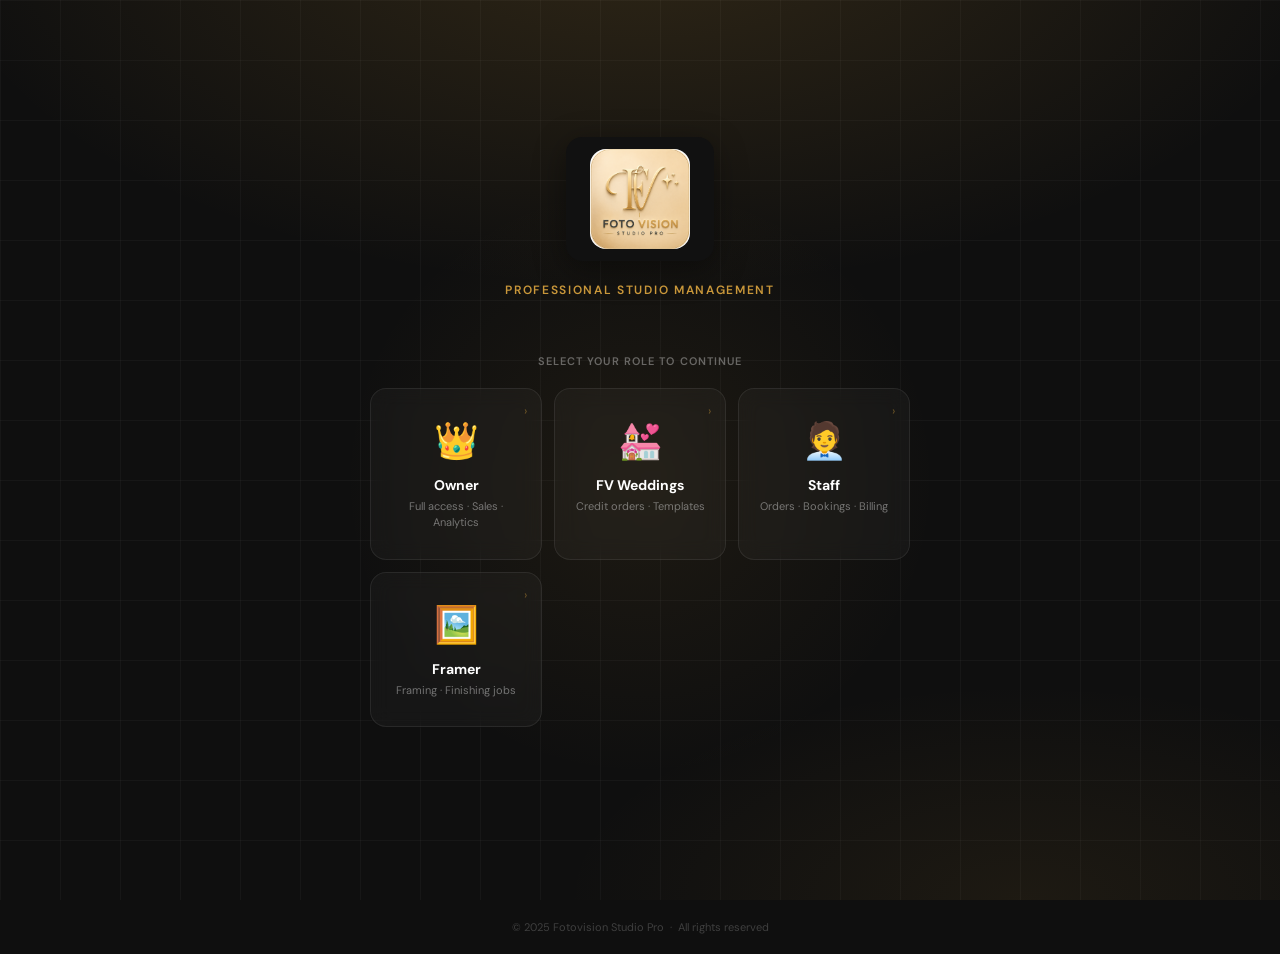
==== commit d57e9c76: "Add files via upload" ====
--- a/index.html
+++ b/index.html
@@ -159,13 +159,19 @@
         <div class="role-desc">Full access · Sales · Analytics</div>
         <span class="role-arrow">›</span>
       </div>
+      <div class="role-card" onclick="selectRole('fvwed')" id="rc-fvwed">
+        <span class="role-icon">💒</span>
+        <div class="role-name">FV Weddings</div>
+        <div class="role-desc">Credit orders · Templates</div>
+        <span class="role-arrow">›</span>
+      </div>
       <div class="role-card" onclick="selectRole('staff')" id="rc-staff">
         <span class="role-icon">🧑‍💼</span>
         <div class="role-name">Staff</div>
         <div class="role-desc">Orders · Bookings · Billing</div>
         <span class="role-arrow">›</span>
       </div>
-      <div class="role-card" onclick="selectRole('framer')" id="rc-framer">
+      <div class="role-card" onclick="selectRole('framer')" id="rc-framer"><!-- fvwed card added below -->
         <span class="role-icon">🖼️</span>
         <div class="role-name">Framer</div>
         <div class="role-desc">Framing · Finishing jobs</div>
@@ -192,10 +198,15 @@
 
 <script>
 const ROLE_CONFIG = {
-  owner:  { name:'Owner',  icon:'👑',  pass:'owner123',  page:'owner/index.html',  hint:'Default: owner123' },
-  staff:  { name:'Staff',  icon:'🧑‍💼', pass:'staff123',  page:'staff/index.html',  hint:'Default: staff123'  },
-  framer: { name:'Framer', icon:'🖼️', pass:'framer123', page:'framer/index.html', hint:'Default: framer123' },
+  owner:   { name:'Owner',       icon:'👑',  defaultPass:'owner123',    page:'owner/index.html',    hint:'Contact owner for password' },
+  staff:   { name:'Staff',       icon:'🧑‍💼', defaultPass:'staff123',    page:'staff/index.html',    hint:'Contact owner for password'  },
+  framer:  { name:'Framer',      icon:'🖼️', defaultPass:'framer123',   page:'framer/index.html',   hint:'Contact owner for password' },
+  fvwed:   { name:'FV Weddings', icon:'💒',  defaultPass:'fvwed123',    page:'fvweddings/index.html', hint:'Contact owner for password' },
 };
+
+function getRolePassword(role) {
+  return localStorage.getItem(`fv_${role}_login_password`) || ROLE_CONFIG[role].defaultPass;
+}
 let selectedRole = null;
 
 function selectRole(r) {
@@ -224,7 +235,8 @@
   if (!selectedRole) return;
   const pass = document.getElementById('login-pass').value;
   const cfg  = ROLE_CONFIG[selectedRole];
-  if (pass !== cfg.pass) {
+  localStorage.setItem('fv_current_role', selectedRole);
+  if (pass !== getRolePassword(selectedRole)) {
     const err = document.getElementById('login-err');
     err.style.display = 'block';
     document.getElementById('login-pass').value = '';
